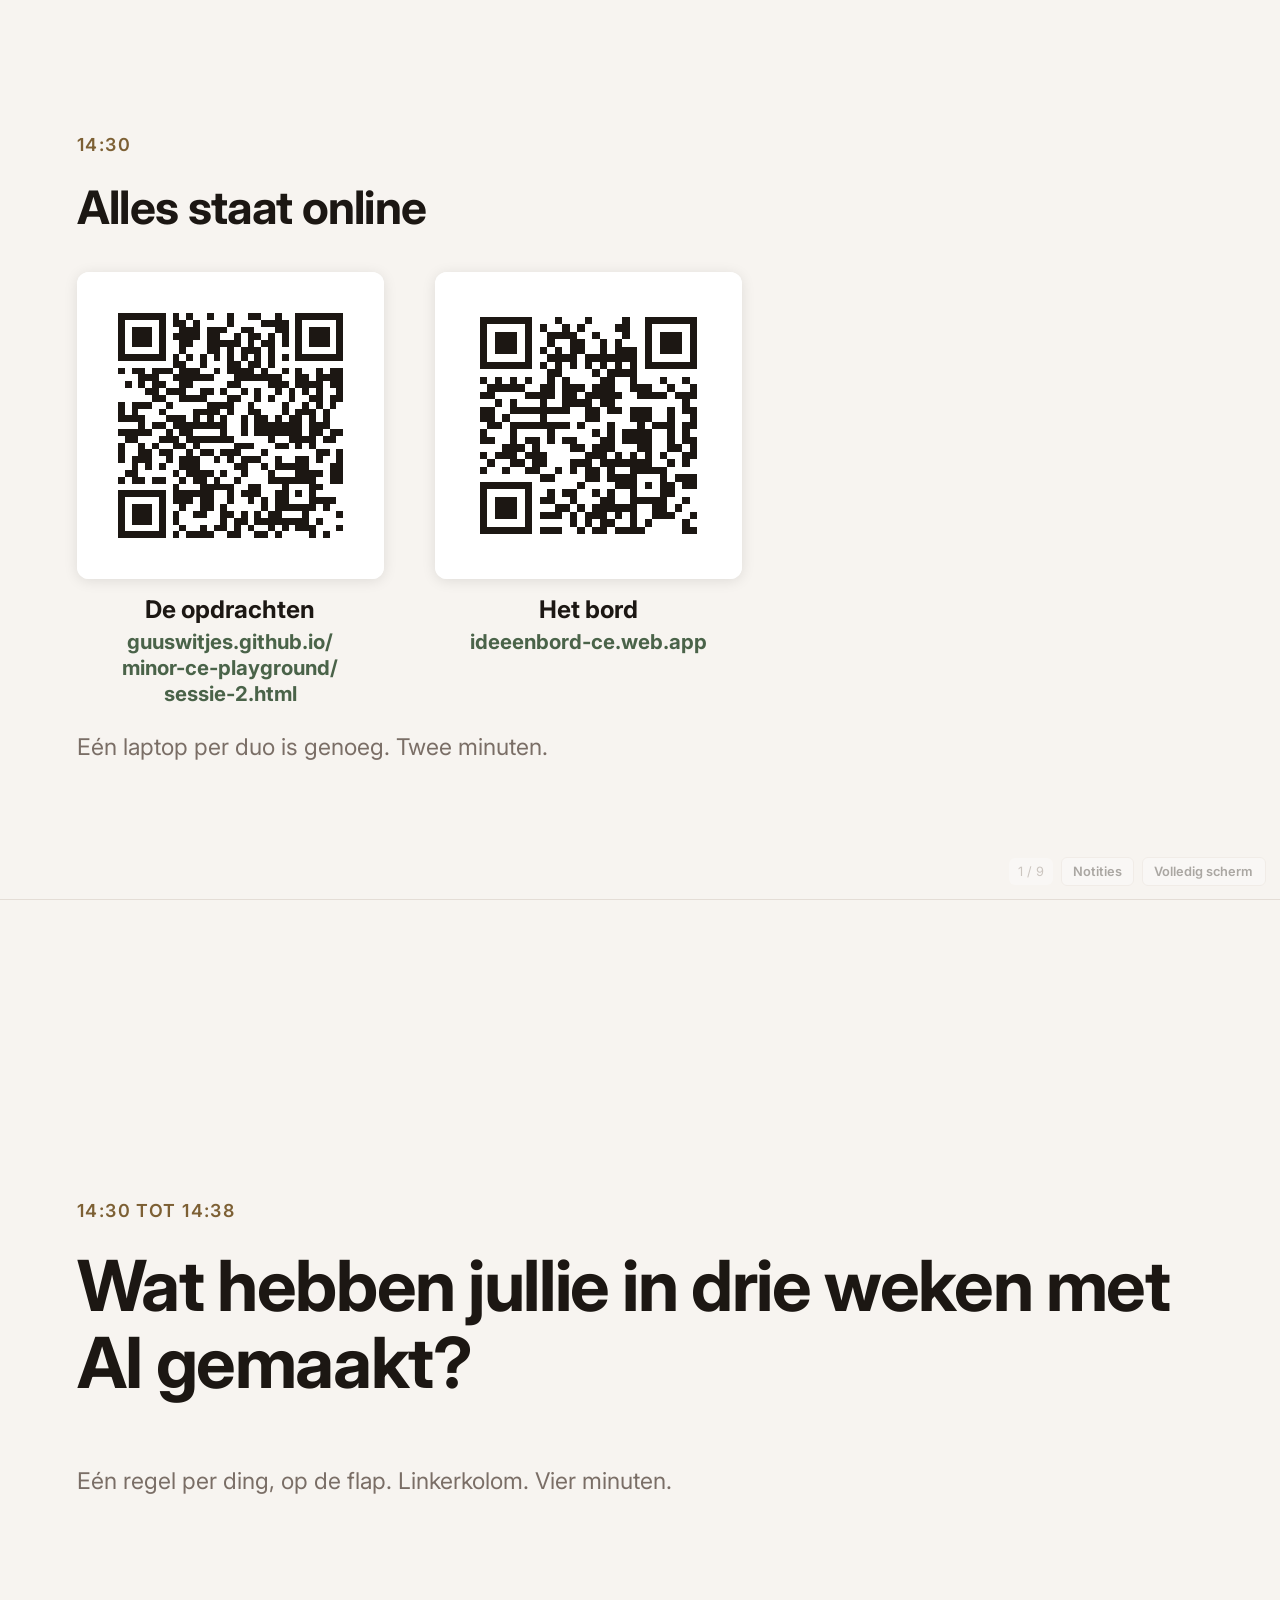
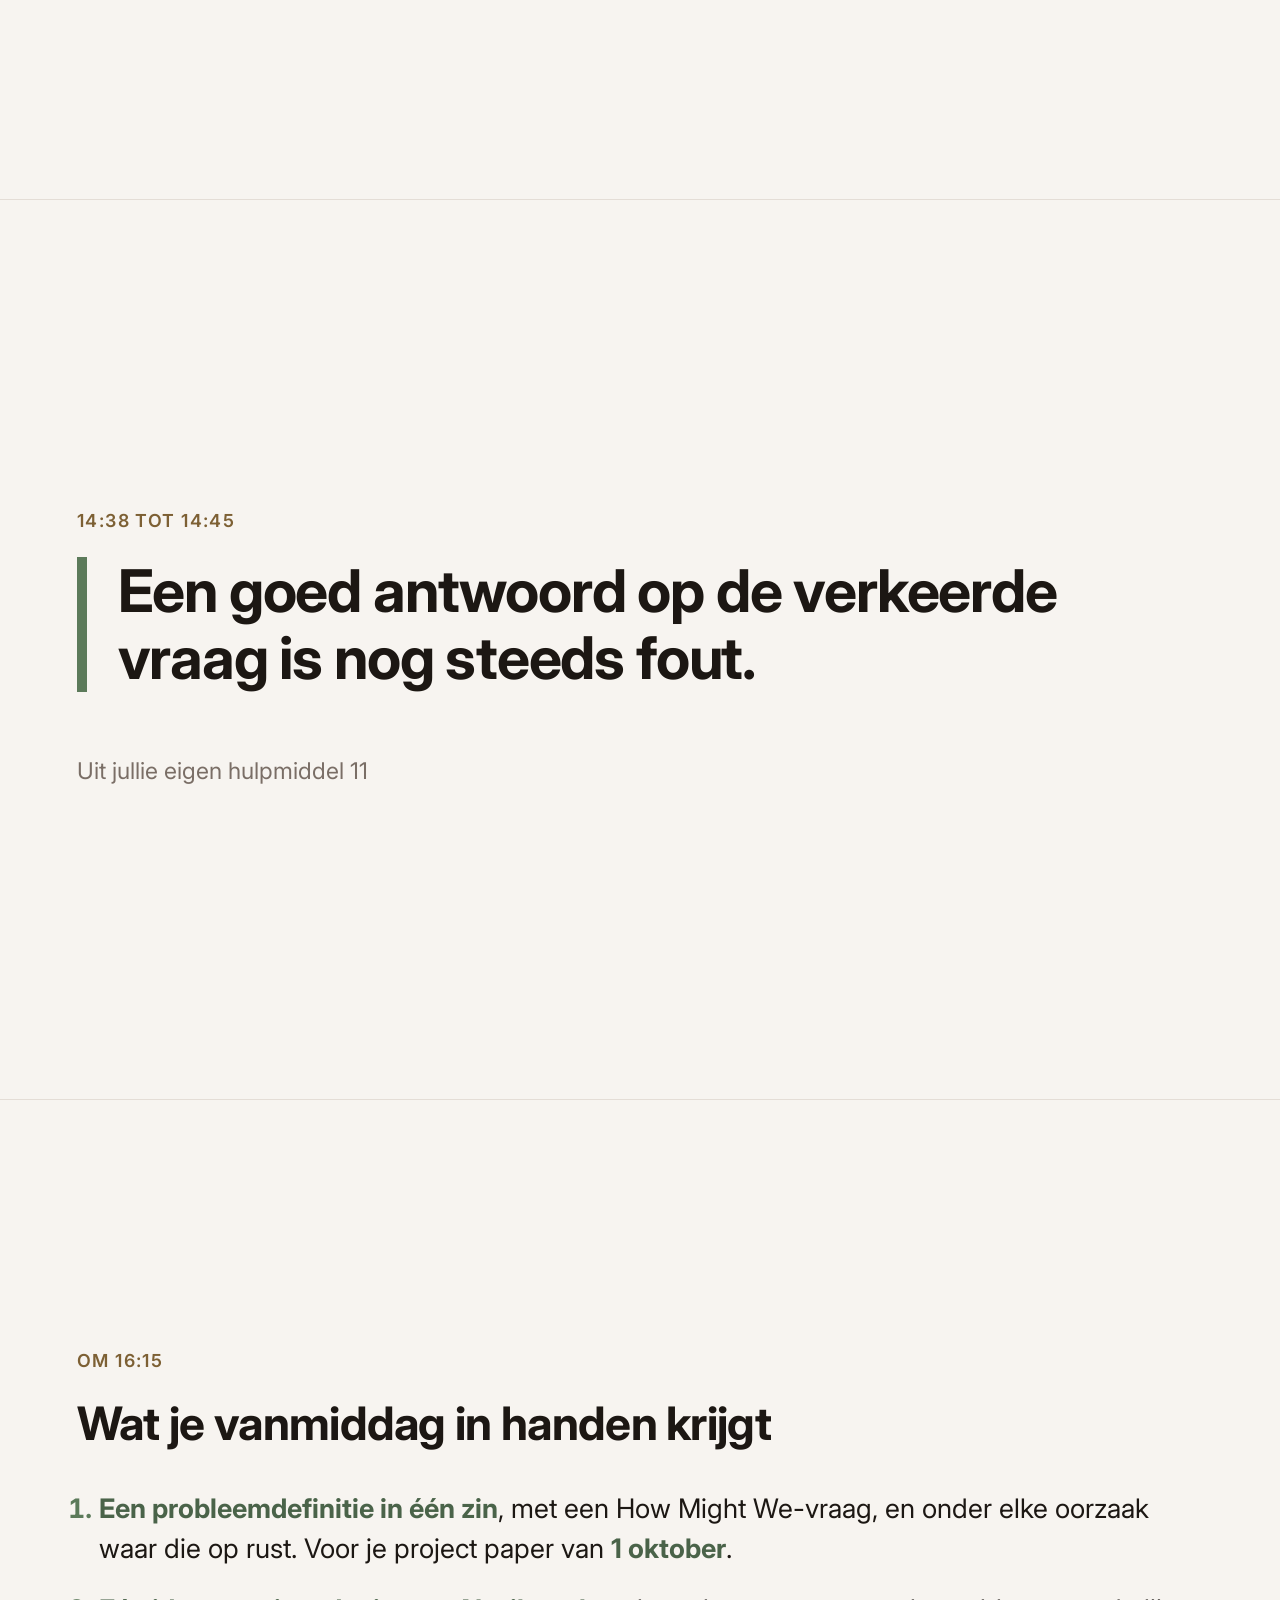
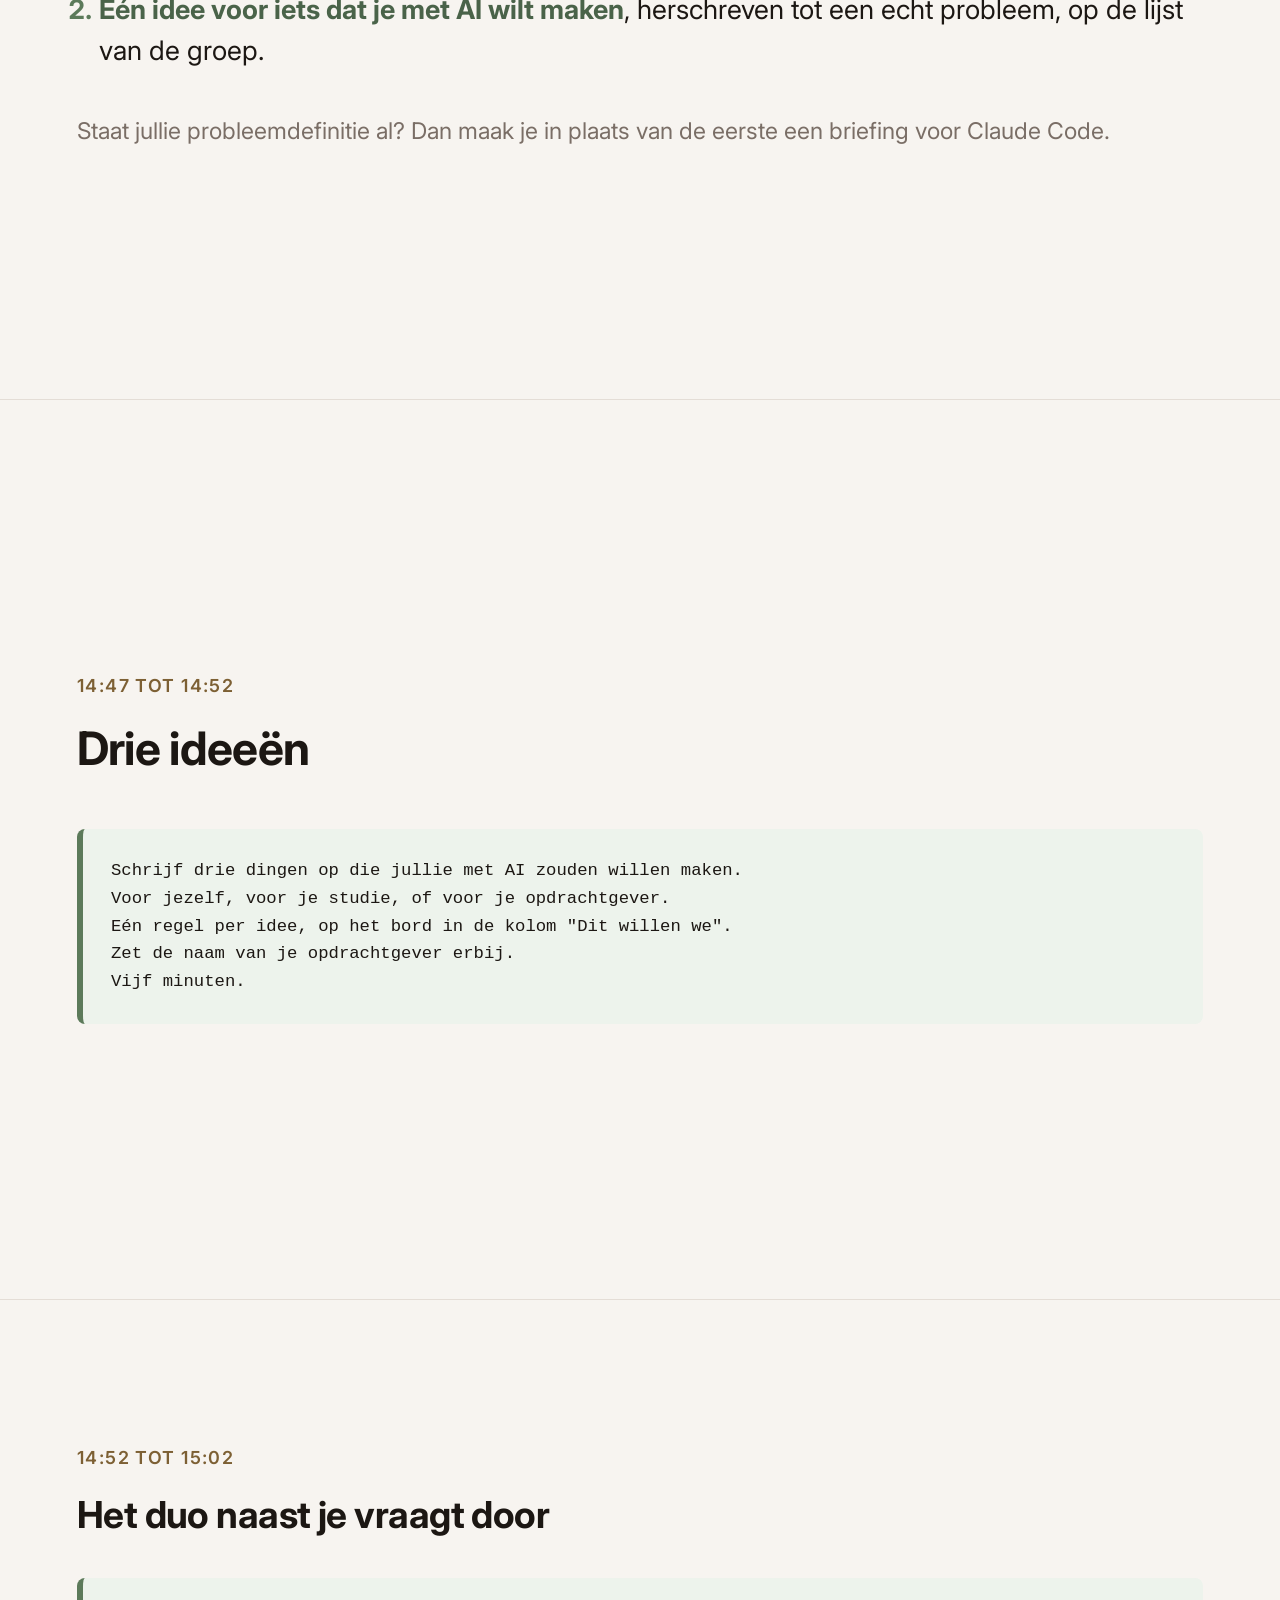
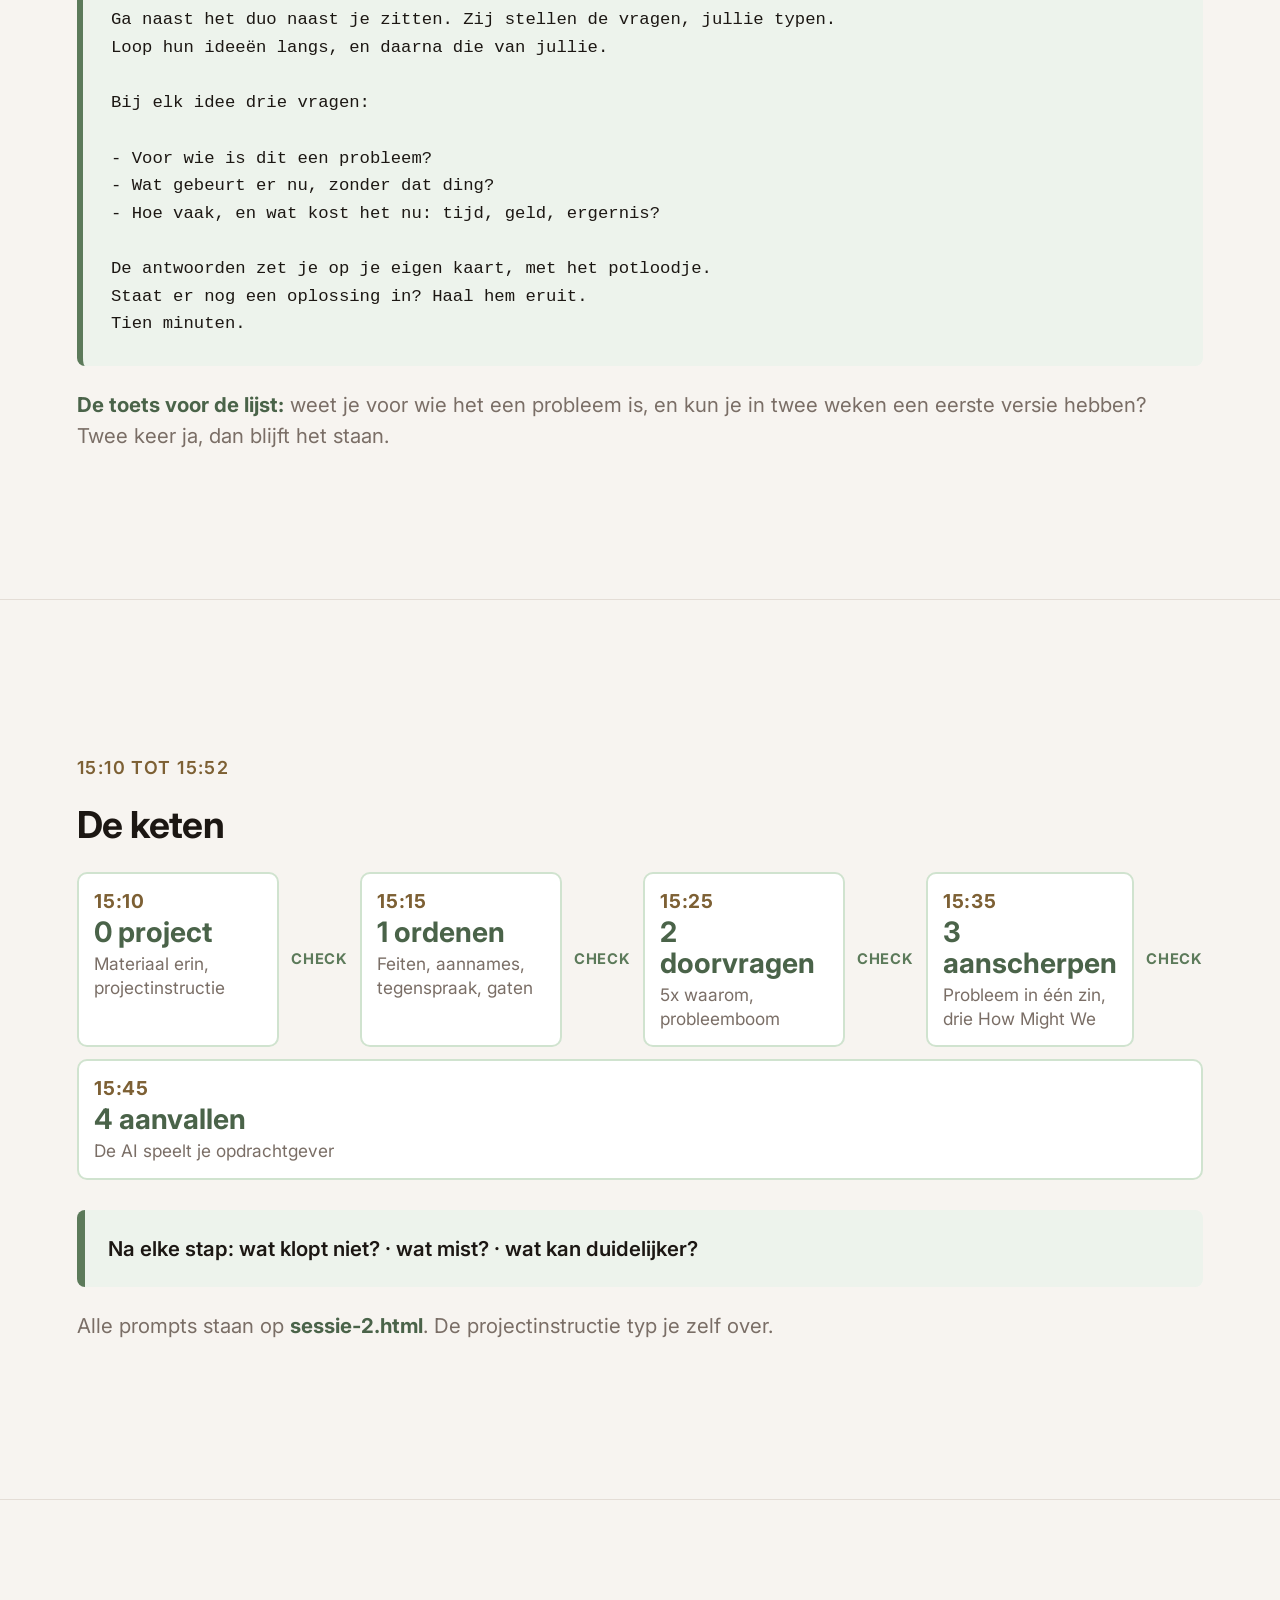
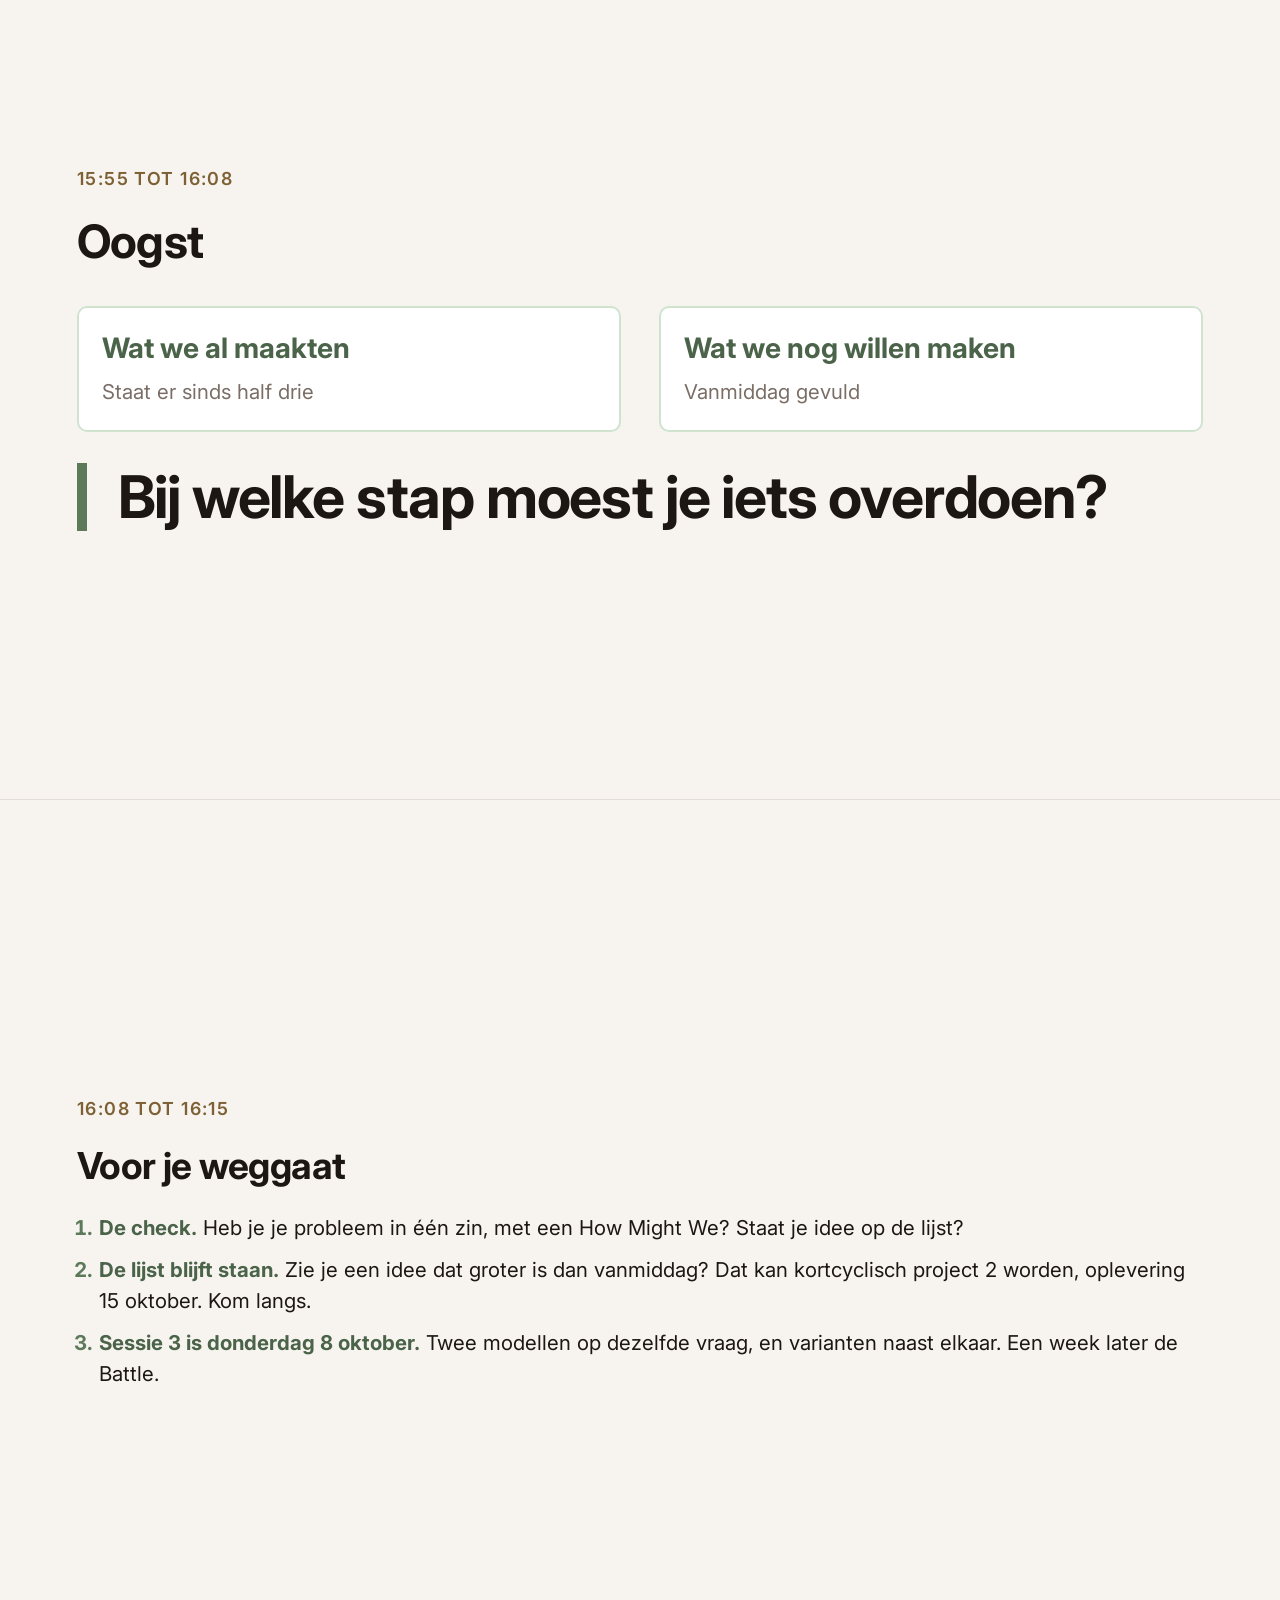
==== beamer-2.html @ 6401e9d7 "Laat werkvorm 1 kloppen met hoe het bord nu werkt Op het bord draagt elke kaart zijn eigen drie veld" ====
<!DOCTYPE html>
<html lang="nl">
<head>
  <meta charset="UTF-8">
  <meta name="viewport" content="width=device-width, initial-scale=1.0">
  <title>Beamer sessie 2 | AI Playground</title>
  <link rel="preconnect" href="https://fonts.googleapis.com">
  <link rel="preconnect" href="https://fonts.gstatic.com" crossorigin>
  <link rel="stylesheet" href="https://fonts.googleapis.com/css2?family=Inter:wght@400;500;600;700&display=swap">
  <style>
    :root {
      --accent: #5C7A5A;
      --accent-donker: #4A6349;
      --accent-licht: #EDF3EC;
      --accent-medium: #D0E3CF;
      --inkt: #1C1713;
      --bg: #F7F4F0;
      --border: #E4DDD6;
      --text-muted: #7A6E66;
      --warm: #7D6034;
    }
    *, *::before, *::after { box-sizing: border-box; margin: 0; padding: 0; }
    html { scroll-snap-type: y mandatory; scroll-behavior: smooth; }
    body {
      font-family: Inter, system-ui, -apple-system, sans-serif;
      background: var(--bg);
      color: var(--inkt);
      -webkit-font-smoothing: antialiased;
    }
    section {
      min-height: 100vh;
      scroll-snap-align: start;
      display: flex;
      flex-direction: column;
      justify-content: center;
      padding: clamp(2rem, 6vw, 6rem);
      border-bottom: 1px solid var(--border);
    }
    .tijd {
      font-size: clamp(0.9rem, 1.4vw, 1.3rem);
      font-weight: 600;
      letter-spacing: 0.08em;
      text-transform: uppercase;
      color: var(--warm);
      margin-bottom: clamp(1rem, 2vw, 2rem);
    }
    h1 {
      font-size: clamp(2rem, 5.5vw, 5rem);
      font-weight: 700;
      line-height: 1.1;
      letter-spacing: -0.02em;
      margin-bottom: clamp(1.5rem, 3vw, 3rem);
    }
    h2 {
      font-size: clamp(1.5rem, 3.6vw, 3.2rem);
      font-weight: 700;
      line-height: 1.15;
      letter-spacing: -0.015em;
      margin-bottom: clamp(1.5rem, 3vw, 2.5rem);
    }
    p, li { font-size: clamp(1.05rem, 2.1vw, 2rem); line-height: 1.5; }
    ol, ul { padding-left: 1.4em; }
    li { margin-bottom: clamp(0.7rem, 1.6vw, 1.6rem); }
    li::marker { color: var(--accent); font-weight: 700; }
    strong { color: var(--accent-donker); }
    .link {
      font-size: clamp(1.4rem, 4.2vw, 4rem);
      font-weight: 700;
      color: var(--accent-donker);
      word-break: break-word;
      line-height: 1.2;
    }
    .sub { font-size: clamp(1rem, 1.8vw, 1.7rem); color: var(--text-muted); margin-top: 1.5rem; }
    .openrij {
      display: flex;
      gap: clamp(1.5rem, 4vw, 4.5rem);
      align-items: flex-start;
      flex-wrap: wrap;
    }
    .openrij .tekst { flex: 1 1 340px; min-width: 0; }
    .qr {
      flex: 0 0 auto;
      width: clamp(150px, 24vw, 360px);
      background: #fff;
      border-radius: 12px;
      box-shadow: 0 2px 14px rgba(0,0,0,0.10);
    }
    .qr svg { display: block; width: 100%; height: auto; border-radius: 12px; }
    .qr-bij { font-size: clamp(0.85rem, 1.3vw, 1.2rem); color: var(--text-muted); text-align: center; margin-top: 0.6rem; }
    .qr-kolom { flex: 0 1 auto; display: flex; flex-direction: column; align-items: center; }
    .qr-label {
      font-size: clamp(1rem, 1.9vw, 1.8rem); font-weight: 700;
      color: var(--inkt); text-align: center; margin-top: 0.7rem;
    }
    .qr-url {
      font-size: clamp(0.9rem, 1.6vw, 1.5rem); font-weight: 700;
      color: var(--accent-donker); text-align: center; line-height: 1.25;
      word-break: break-word; margin-top: 0.15rem;
    }
    pre {
      background: var(--accent-licht);
      border-left: 6px solid var(--accent);
      padding: clamp(1rem, 2.2vw, 2rem);
      overflow-x: auto;
      border-radius: 8px;
      margin-top: 1rem;
    }
    code { font-family: ui-monospace, "SF Mono", Menlo, monospace; font-size: clamp(0.75rem, 1.35vw, 1.25rem); line-height: 1.6; }
    section.compact p, section.compact li { font-size: clamp(0.95rem, 1.6vw, 1.5rem); }
    section.compact li { margin-bottom: clamp(0.5rem, 0.9vw, 0.9rem); }
    section.compact h2 { font-size: clamp(1.3rem, 2.9vw, 2.6rem); margin-bottom: clamp(1rem, 2vw, 1.8rem); }
    .citaat {
      font-size: clamp(1.8rem, 4.6vw, 4.2rem);
      font-weight: 700;
      line-height: 1.15;
      letter-spacing: -0.02em;
      border-left: clamp(6px, 0.8vw, 12px) solid var(--accent);
      padding-left: clamp(1rem, 2.4vw, 2.6rem);
    }

    /* De keten, getekend. Vijf stappen met een check ertussen. */
    .keten {
      display: flex;
      align-items: stretch;
      gap: clamp(0.4rem, 0.9vw, 1rem);
      flex-wrap: wrap;
      margin-bottom: clamp(1.2rem, 2.4vw, 2.4rem);
    }
    .stap {
      flex: 1 1 140px;
      background: #fff;
      border: 2px solid var(--accent-medium);
      border-radius: 10px;
      padding: clamp(0.6rem, 1.2vw, 1.2rem);
      display: flex;
      flex-direction: column;
      gap: 0.25em;
    }
    .stap .klok {
      font-size: clamp(0.85rem, 1.5vw, 1.4rem);
      font-weight: 700;
      color: var(--warm);
      letter-spacing: 0.04em;
    }
    .stap .nr {
      font-size: clamp(1.1rem, 2.2vw, 2rem);
      font-weight: 700;
      color: var(--accent-donker);
      line-height: 1.1;
    }
    .stap .wat {
      font-size: clamp(0.8rem, 1.35vw, 1.25rem);
      color: var(--text-muted);
      line-height: 1.35;
    }
    .check {
      flex: 0 0 auto;
      align-self: center;
      font-size: clamp(0.7rem, 1.15vw, 1.05rem);
      font-weight: 700;
      text-transform: uppercase;
      letter-spacing: 0.06em;
      color: var(--accent);
      writing-mode: horizontal-tb;
      text-align: center;
      line-height: 1.2;
    }
    .drievragen {
      background: var(--accent-licht);
      border-left: clamp(5px, 0.7vw, 10px) solid var(--accent);
      border-radius: 8px;
      padding: clamp(0.9rem, 1.8vw, 1.8rem);
    }
    .drievragen p { font-size: clamp(1rem, 2vw, 1.9rem); font-weight: 600; margin: 0; }

    .kolommen {
      display: flex;
      gap: clamp(1rem, 3vw, 3rem);
      flex-wrap: wrap;
      margin-bottom: clamp(1.2rem, 2.4vw, 2.4rem);
    }
    .kolom {
      flex: 1 1 260px;
      background: #fff;
      border: 2px solid var(--accent-medium);
      border-radius: 10px;
      padding: clamp(0.9rem, 1.8vw, 1.8rem);
    }
    .kolom h3 {
      font-size: clamp(1.1rem, 2.2vw, 2rem);
      color: var(--accent-donker);
      margin-bottom: 0.4em;
    }
    .kolom p { font-size: clamp(0.9rem, 1.6vw, 1.5rem); color: var(--text-muted); margin: 0; }

    .hint {
      position: fixed; right: 1rem; bottom: 1rem;
      font-size: 0.8rem; color: var(--text-muted);
      background: rgba(255,255,255,0.85); padding: 0.4rem 0.7rem; border-radius: 6px;
    }
    .balk {
      position: fixed; right: 0.9rem; bottom: 0.9rem;
      display: flex; align-items: center; gap: 0.5rem;
      font-size: 0.8rem; z-index: 10;
      opacity: 0.35; transition: opacity 0.2s;
    }
    .balk:hover { opacity: 1; }
    .balk button {
      font: inherit; font-weight: 600;
      color: var(--inkt); background: rgba(255,255,255,0.92);
      border: 1px solid var(--border); border-radius: 6px;
      padding: 0.35rem 0.7rem; cursor: pointer;
    }
    .balk button:hover { background: #fff; border-color: var(--accent); }
    .teller { color: var(--text-muted); background: rgba(255,255,255,0.92); padding: 0.35rem 0.55rem; border-radius: 6px; }
    @media print { .balk { display: none; } section { min-height: auto; page-break-after: always; } }
  </style>
</head>
<body>

  <section data-notes="Geen introductie van jezelf, val meteen binnen. Zeg alleen: open de site, en zet op het bord wat jullie in drie weken met AI hebben gemaakt. Een regel per ding, vier minuten. Het bord is de flipover tegen de muur, linkerkolom. Terwijl zij scannen en schrijven loop jij langs de flap. Wie de QR niet openkrijgt koppel je aan een duo dat het wel heeft.">
    <div class="tijd">14:30</div>
    <h2>Alles staat online</h2>
    <div class="openrij">
      <div class="qr-kolom">
        <div class="qr"><svg viewBox="0 0 45 45" xmlns="http://www.w3.org/2000/svg" shape-rendering="crispEdges" role="img" aria-label="QR-code naar guuswitjes.github.io/minor-ce-playground/sessie-2.html"><rect width="45" height="45" fill="#ffffff"/><path d="M6 6h1v1h-1zM7 6h1v1h-1zM8 6h1v1h-1zM9 6h1v1h-1zM10 6h1v1h-1zM11 6h1v1h-1zM12 6h1v1h-1zM14 6h1v1h-1zM16 6h1v1h-1zM19 6h1v1h-1zM22 6h1v1h-1zM25 6h1v1h-1zM26 6h1v1h-1zM29 6h1v1h-1zM32 6h1v1h-1zM33 6h1v1h-1zM34 6h1v1h-1zM35 6h1v1h-1zM36 6h1v1h-1zM37 6h1v1h-1zM38 6h1v1h-1zM6 7h1v1h-1zM12 7h1v1h-1zM14 7h1v1h-1zM15 7h1v1h-1zM17 7h1v1h-1zM22 7h1v1h-1zM27 7h1v1h-1zM28 7h1v1h-1zM29 7h1v1h-1zM30 7h1v1h-1zM32 7h1v1h-1zM38 7h1v1h-1zM6 8h1v1h-1zM8 8h1v1h-1zM9 8h1v1h-1zM10 8h1v1h-1zM12 8h1v1h-1zM15 8h1v1h-1zM16 8h1v1h-1zM17 8h1v1h-1zM19 8h1v1h-1zM20 8h1v1h-1zM21 8h1v1h-1zM24 8h1v1h-1zM25 8h1v1h-1zM29 8h1v1h-1zM30 8h1v1h-1zM32 8h1v1h-1zM34 8h1v1h-1zM35 8h1v1h-1zM36 8h1v1h-1zM38 8h1v1h-1zM6 9h1v1h-1zM8 9h1v1h-1zM9 9h1v1h-1zM10 9h1v1h-1zM12 9h1v1h-1zM14 9h1v1h-1zM15 9h1v1h-1zM16 9h1v1h-1zM17 9h1v1h-1zM19 9h1v1h-1zM20 9h1v1h-1zM23 9h1v1h-1zM25 9h1v1h-1zM26 9h1v1h-1zM28 9h1v1h-1zM30 9h1v1h-1zM32 9h1v1h-1zM34 9h1v1h-1zM35 9h1v1h-1zM36 9h1v1h-1zM38 9h1v1h-1zM6 10h1v1h-1zM8 10h1v1h-1zM9 10h1v1h-1zM10 10h1v1h-1zM12 10h1v1h-1zM15 10h1v1h-1zM16 10h1v1h-1zM19 10h1v1h-1zM20 10h1v1h-1zM21 10h1v1h-1zM22 10h1v1h-1zM23 10h1v1h-1zM25 10h1v1h-1zM27 10h1v1h-1zM28 10h1v1h-1zM30 10h1v1h-1zM32 10h1v1h-1zM34 10h1v1h-1zM35 10h1v1h-1zM36 10h1v1h-1zM38 10h1v1h-1zM6 11h1v1h-1zM12 11h1v1h-1zM15 11h1v1h-1zM19 11h1v1h-1zM20 11h1v1h-1zM22 11h1v1h-1zM24 11h1v1h-1zM25 11h1v1h-1zM26 11h1v1h-1zM28 11h1v1h-1zM32 11h1v1h-1zM38 11h1v1h-1zM6 12h1v1h-1zM7 12h1v1h-1zM8 12h1v1h-1zM9 12h1v1h-1zM10 12h1v1h-1zM11 12h1v1h-1zM12 12h1v1h-1zM14 12h1v1h-1zM16 12h1v1h-1zM18 12h1v1h-1zM20 12h1v1h-1zM22 12h1v1h-1zM24 12h1v1h-1zM26 12h1v1h-1zM28 12h1v1h-1zM30 12h1v1h-1zM32 12h1v1h-1zM33 12h1v1h-1zM34 12h1v1h-1zM35 12h1v1h-1zM36 12h1v1h-1zM37 12h1v1h-1zM38 12h1v1h-1zM14 13h1v1h-1zM15 13h1v1h-1zM18 13h1v1h-1zM22 13h1v1h-1zM23 13h1v1h-1zM25 13h1v1h-1zM26 13h1v1h-1zM28 13h1v1h-1zM6 14h1v1h-1zM8 14h1v1h-1zM9 14h1v1h-1zM11 14h1v1h-1zM12 14h1v1h-1zM13 14h1v1h-1zM15 14h1v1h-1zM16 14h1v1h-1zM17 14h1v1h-1zM20 14h1v1h-1zM22 14h1v1h-1zM23 14h1v1h-1zM24 14h1v1h-1zM25 14h1v1h-1zM27 14h1v1h-1zM30 14h1v1h-1zM32 14h1v1h-1zM35 14h1v1h-1zM37 14h1v1h-1zM38 14h1v1h-1zM9 15h1v1h-1zM10 15h1v1h-1zM11 15h1v1h-1zM14 15h1v1h-1zM15 15h1v1h-1zM16 15h1v1h-1zM17 15h1v1h-1zM18 15h1v1h-1zM19 15h1v1h-1zM23 15h1v1h-1zM24 15h1v1h-1zM25 15h1v1h-1zM26 15h1v1h-1zM27 15h1v1h-1zM28 15h1v1h-1zM29 15h1v1h-1zM32 15h1v1h-1zM33 15h1v1h-1zM35 15h1v1h-1zM36 15h1v1h-1zM37 15h1v1h-1zM38 15h1v1h-1zM7 16h1v1h-1zM9 16h1v1h-1zM11 16h1v1h-1zM12 16h1v1h-1zM15 16h1v1h-1zM16 16h1v1h-1zM22 16h1v1h-1zM23 16h1v1h-1zM28 16h1v1h-1zM29 16h1v1h-1zM30 16h1v1h-1zM32 16h1v1h-1zM33 16h1v1h-1zM34 16h1v1h-1zM35 16h1v1h-1zM37 16h1v1h-1zM38 16h1v1h-1zM10 17h1v1h-1zM11 17h1v1h-1zM13 17h1v1h-1zM14 17h1v1h-1zM15 17h1v1h-1zM18 17h1v1h-1zM19 17h1v1h-1zM21 17h1v1h-1zM24 17h1v1h-1zM26 17h1v1h-1zM29 17h1v1h-1zM31 17h1v1h-1zM33 17h1v1h-1zM35 17h1v1h-1zM38 17h1v1h-1zM11 18h1v1h-1zM12 18h1v1h-1zM15 18h1v1h-1zM16 18h1v1h-1zM17 18h1v1h-1zM18 18h1v1h-1zM22 18h1v1h-1zM23 18h1v1h-1zM26 18h1v1h-1zM28 18h1v1h-1zM31 18h1v1h-1zM34 18h1v1h-1zM35 18h1v1h-1zM37 18h1v1h-1zM38 18h1v1h-1zM6 19h1v1h-1zM8 19h1v1h-1zM9 19h1v1h-1zM10 19h1v1h-1zM13 19h1v1h-1zM19 19h1v1h-1zM20 19h1v1h-1zM21 19h1v1h-1zM22 19h1v1h-1zM25 19h1v1h-1zM30 19h1v1h-1zM33 19h1v1h-1zM35 19h1v1h-1zM37 19h1v1h-1zM6 20h1v1h-1zM8 20h1v1h-1zM12 20h1v1h-1zM17 20h1v1h-1zM18 20h1v1h-1zM19 20h1v1h-1zM20 20h1v1h-1zM22 20h1v1h-1zM25 20h1v1h-1zM26 20h1v1h-1zM30 20h1v1h-1zM32 20h1v1h-1zM33 20h1v1h-1zM34 20h1v1h-1zM36 20h1v1h-1zM6 21h1v1h-1zM7 21h1v1h-1zM8 21h1v1h-1zM9 21h1v1h-1zM13 21h1v1h-1zM14 21h1v1h-1zM15 21h1v1h-1zM17 21h1v1h-1zM19 21h1v1h-1zM21 21h1v1h-1zM24 21h1v1h-1zM26 21h1v1h-1zM27 21h1v1h-1zM29 21h1v1h-1zM31 21h1v1h-1zM32 21h1v1h-1zM34 21h1v1h-1zM36 21h1v1h-1zM9 22h1v1h-1zM11 22h1v1h-1zM12 22h1v1h-1zM14 22h1v1h-1zM15 22h1v1h-1zM16 22h1v1h-1zM17 22h1v1h-1zM18 22h1v1h-1zM19 22h1v1h-1zM20 22h1v1h-1zM21 22h1v1h-1zM24 22h1v1h-1zM26 22h1v1h-1zM27 22h1v1h-1zM28 22h1v1h-1zM29 22h1v1h-1zM30 22h1v1h-1zM31 22h1v1h-1zM32 22h1v1h-1zM34 22h1v1h-1zM35 22h1v1h-1zM36 22h1v1h-1zM6 23h1v1h-1zM7 23h1v1h-1zM8 23h1v1h-1zM9 23h1v1h-1zM10 23h1v1h-1zM13 23h1v1h-1zM15 23h1v1h-1zM16 23h1v1h-1zM21 23h1v1h-1zM24 23h1v1h-1zM26 23h1v1h-1zM27 23h1v1h-1zM28 23h1v1h-1zM29 23h1v1h-1zM30 23h1v1h-1zM31 23h1v1h-1zM32 23h1v1h-1zM34 23h1v1h-1zM35 23h1v1h-1zM37 23h1v1h-1zM38 23h1v1h-1zM7 24h1v1h-1zM8 24h1v1h-1zM12 24h1v1h-1zM13 24h1v1h-1zM14 24h1v1h-1zM16 24h1v1h-1zM17 24h1v1h-1zM18 24h1v1h-1zM19 24h1v1h-1zM20 24h1v1h-1zM21 24h1v1h-1zM22 24h1v1h-1zM28 24h1v1h-1zM31 24h1v1h-1zM32 24h1v1h-1zM33 24h1v1h-1zM34 24h1v1h-1zM36 24h1v1h-1zM37 24h1v1h-1zM6 25h1v1h-1zM9 25h1v1h-1zM11 25h1v1h-1zM14 25h1v1h-1zM15 25h1v1h-1zM17 25h1v1h-1zM23 25h1v1h-1zM24 25h1v1h-1zM25 25h1v1h-1zM29 25h1v1h-1zM30 25h1v1h-1zM32 25h1v1h-1zM34 25h1v1h-1zM6 26h1v1h-1zM9 26h1v1h-1zM10 26h1v1h-1zM12 26h1v1h-1zM13 26h1v1h-1zM16 26h1v1h-1zM18 26h1v1h-1zM19 26h1v1h-1zM21 26h1v1h-1zM22 26h1v1h-1zM23 26h1v1h-1zM27 26h1v1h-1zM35 26h1v1h-1zM36 26h1v1h-1zM38 26h1v1h-1zM6 27h1v1h-1zM8 27h1v1h-1zM9 27h1v1h-1zM10 27h1v1h-1zM13 27h1v1h-1zM15 27h1v1h-1zM16 27h1v1h-1zM17 27h1v1h-1zM20 27h1v1h-1zM22 27h1v1h-1zM24 27h1v1h-1zM25 27h1v1h-1zM26 27h1v1h-1zM29 27h1v1h-1zM32 27h1v1h-1zM33 27h1v1h-1zM35 27h1v1h-1zM38 27h1v1h-1zM8 28h1v1h-1zM10 28h1v1h-1zM12 28h1v1h-1zM15 28h1v1h-1zM16 28h1v1h-1zM17 28h1v1h-1zM23 28h1v1h-1zM24 28h1v1h-1zM27 28h1v1h-1zM29 28h1v1h-1zM30 28h1v1h-1zM31 28h1v1h-1zM32 28h1v1h-1zM33 28h1v1h-1zM37 28h1v1h-1zM38 28h1v1h-1zM7 29h1v1h-1zM8 29h1v1h-1zM14 29h1v1h-1zM16 29h1v1h-1zM17 29h1v1h-1zM18 29h1v1h-1zM19 29h1v1h-1zM21 29h1v1h-1zM24 29h1v1h-1zM28 29h1v1h-1zM32 29h1v1h-1zM33 29h1v1h-1zM34 29h1v1h-1zM35 29h1v1h-1zM37 29h1v1h-1zM38 29h1v1h-1zM6 30h1v1h-1zM8 30h1v1h-1zM9 30h1v1h-1zM11 30h1v1h-1zM12 30h1v1h-1zM15 30h1v1h-1zM17 30h1v1h-1zM18 30h1v1h-1zM20 30h1v1h-1zM23 30h1v1h-1zM28 30h1v1h-1zM29 30h1v1h-1zM30 30h1v1h-1zM31 30h1v1h-1zM32 30h1v1h-1zM33 30h1v1h-1zM34 30h1v1h-1zM37 30h1v1h-1zM38 30h1v1h-1zM14 31h1v1h-1zM18 31h1v1h-1zM19 31h1v1h-1zM20 31h1v1h-1zM21 31h1v1h-1zM22 31h1v1h-1zM25 31h1v1h-1zM26 31h1v1h-1zM30 31h1v1h-1zM34 31h1v1h-1zM35 31h1v1h-1zM6 32h1v1h-1zM7 32h1v1h-1zM8 32h1v1h-1zM9 32h1v1h-1zM10 32h1v1h-1zM11 32h1v1h-1zM12 32h1v1h-1zM14 32h1v1h-1zM15 32h1v1h-1zM16 32h1v1h-1zM17 32h1v1h-1zM18 32h1v1h-1zM19 32h1v1h-1zM22 32h1v1h-1zM24 32h1v1h-1zM25 32h1v1h-1zM26 32h1v1h-1zM29 32h1v1h-1zM30 32h1v1h-1zM32 32h1v1h-1zM34 32h1v1h-1zM6 33h1v1h-1zM12 33h1v1h-1zM14 33h1v1h-1zM15 33h1v1h-1zM16 33h1v1h-1zM18 33h1v1h-1zM19 33h1v1h-1zM22 33h1v1h-1zM25 33h1v1h-1zM27 33h1v1h-1zM29 33h1v1h-1zM30 33h1v1h-1zM34 33h1v1h-1zM35 33h1v1h-1zM36 33h1v1h-1zM37 33h1v1h-1zM6 34h1v1h-1zM8 34h1v1h-1zM9 34h1v1h-1zM10 34h1v1h-1zM12 34h1v1h-1zM15 34h1v1h-1zM18 34h1v1h-1zM19 34h1v1h-1zM21 34h1v1h-1zM27 34h1v1h-1zM29 34h1v1h-1zM30 34h1v1h-1zM31 34h1v1h-1zM32 34h1v1h-1zM33 34h1v1h-1zM34 34h1v1h-1zM36 34h1v1h-1zM6 35h1v1h-1zM8 35h1v1h-1zM9 35h1v1h-1zM10 35h1v1h-1zM12 35h1v1h-1zM14 35h1v1h-1zM17 35h1v1h-1zM18 35h1v1h-1zM21 35h1v1h-1zM22 35h1v1h-1zM24 35h1v1h-1zM26 35h1v1h-1zM28 35h1v1h-1zM29 35h1v1h-1zM33 35h1v1h-1zM38 35h1v1h-1zM6 36h1v1h-1zM8 36h1v1h-1zM9 36h1v1h-1zM10 36h1v1h-1zM12 36h1v1h-1zM14 36h1v1h-1zM21 36h1v1h-1zM23 36h1v1h-1zM24 36h1v1h-1zM26 36h1v1h-1zM27 36h1v1h-1zM28 36h1v1h-1zM29 36h1v1h-1zM30 36h1v1h-1zM31 36h1v1h-1zM32 36h1v1h-1zM33 36h1v1h-1zM35 36h1v1h-1zM6 37h1v1h-1zM12 37h1v1h-1zM15 37h1v1h-1zM18 37h1v1h-1zM20 37h1v1h-1zM21 37h1v1h-1zM23 37h1v1h-1zM25 37h1v1h-1zM28 37h1v1h-1zM30 37h1v1h-1zM32 37h1v1h-1zM33 37h1v1h-1zM34 37h1v1h-1zM38 37h1v1h-1zM6 38h1v1h-1zM7 38h1v1h-1zM8 38h1v1h-1zM9 38h1v1h-1zM10 38h1v1h-1zM11 38h1v1h-1zM12 38h1v1h-1zM14 38h1v1h-1zM16 38h1v1h-1zM17 38h1v1h-1zM18 38h1v1h-1zM19 38h1v1h-1zM22 38h1v1h-1zM23 38h1v1h-1zM26 38h1v1h-1zM27 38h1v1h-1zM29 38h1v1h-1zM34 38h1v1h-1zM36 38h1v1h-1z" fill="#1C1713"/></svg></div>
        <p class="qr-label">De opdrachten</p>
        <p class="qr-url">guuswitjes.github.io/<br>minor-ce-playground/<br>sessie-2.html</p>
      </div>
      <div class="qr-kolom">
        <div class="qr"><svg viewBox="0 0 41 41" xmlns="http://www.w3.org/2000/svg" shape-rendering="crispEdges" role="img" aria-label="QR-code naar ideeenbord-ce.web.app"><rect width="41" height="41" fill="#ffffff"/><path d="M6 6h1v1h-1zM7 6h1v1h-1zM8 6h1v1h-1zM9 6h1v1h-1zM10 6h1v1h-1zM11 6h1v1h-1zM12 6h1v1h-1zM16 6h1v1h-1zM20 6h1v1h-1zM25 6h1v1h-1zM28 6h1v1h-1zM29 6h1v1h-1zM30 6h1v1h-1zM31 6h1v1h-1zM32 6h1v1h-1zM33 6h1v1h-1zM34 6h1v1h-1zM6 7h1v1h-1zM12 7h1v1h-1zM14 7h1v1h-1zM17 7h1v1h-1zM19 7h1v1h-1zM24 7h1v1h-1zM25 7h1v1h-1zM28 7h1v1h-1zM34 7h1v1h-1zM6 8h1v1h-1zM8 8h1v1h-1zM9 8h1v1h-1zM10 8h1v1h-1zM12 8h1v1h-1zM15 8h1v1h-1zM16 8h1v1h-1zM17 8h1v1h-1zM18 8h1v1h-1zM21 8h1v1h-1zM25 8h1v1h-1zM28 8h1v1h-1zM30 8h1v1h-1zM31 8h1v1h-1zM32 8h1v1h-1zM34 8h1v1h-1zM6 9h1v1h-1zM8 9h1v1h-1zM9 9h1v1h-1zM10 9h1v1h-1zM12 9h1v1h-1zM15 9h1v1h-1zM18 9h1v1h-1zM19 9h1v1h-1zM22 9h1v1h-1zM24 9h1v1h-1zM28 9h1v1h-1zM30 9h1v1h-1zM31 9h1v1h-1zM32 9h1v1h-1zM34 9h1v1h-1zM6 10h1v1h-1zM8 10h1v1h-1zM9 10h1v1h-1zM10 10h1v1h-1zM12 10h1v1h-1zM14 10h1v1h-1zM16 10h1v1h-1zM18 10h1v1h-1zM19 10h1v1h-1zM22 10h1v1h-1zM24 10h1v1h-1zM25 10h1v1h-1zM26 10h1v1h-1zM28 10h1v1h-1zM30 10h1v1h-1zM31 10h1v1h-1zM32 10h1v1h-1zM34 10h1v1h-1zM6 11h1v1h-1zM12 11h1v1h-1zM15 11h1v1h-1zM16 11h1v1h-1zM17 11h1v1h-1zM18 11h1v1h-1zM20 11h1v1h-1zM21 11h1v1h-1zM22 11h1v1h-1zM23 11h1v1h-1zM24 11h1v1h-1zM25 11h1v1h-1zM26 11h1v1h-1zM28 11h1v1h-1zM34 11h1v1h-1zM6 12h1v1h-1zM7 12h1v1h-1zM8 12h1v1h-1zM9 12h1v1h-1zM10 12h1v1h-1zM11 12h1v1h-1zM12 12h1v1h-1zM14 12h1v1h-1zM16 12h1v1h-1zM18 12h1v1h-1zM20 12h1v1h-1zM22 12h1v1h-1zM24 12h1v1h-1zM26 12h1v1h-1zM28 12h1v1h-1zM29 12h1v1h-1zM30 12h1v1h-1zM31 12h1v1h-1zM32 12h1v1h-1zM33 12h1v1h-1zM34 12h1v1h-1zM15 13h1v1h-1zM16 13h1v1h-1zM21 13h1v1h-1zM23 13h1v1h-1zM24 13h1v1h-1zM25 13h1v1h-1zM26 13h1v1h-1zM6 14h1v1h-1zM8 14h1v1h-1zM10 14h1v1h-1zM12 14h1v1h-1zM15 14h1v1h-1zM17 14h1v1h-1zM22 14h1v1h-1zM23 14h1v1h-1zM26 14h1v1h-1zM30 14h1v1h-1zM33 14h1v1h-1zM7 15h1v1h-1zM8 15h1v1h-1zM9 15h1v1h-1zM10 15h1v1h-1zM11 15h1v1h-1zM14 15h1v1h-1zM15 15h1v1h-1zM17 15h1v1h-1zM18 15h1v1h-1zM19 15h1v1h-1zM21 15h1v1h-1zM22 15h1v1h-1zM23 15h1v1h-1zM26 15h1v1h-1zM27 15h1v1h-1zM28 15h1v1h-1zM31 15h1v1h-1zM34 15h1v1h-1zM6 16h1v1h-1zM7 16h1v1h-1zM12 16h1v1h-1zM13 16h1v1h-1zM14 16h1v1h-1zM15 16h1v1h-1zM17 16h1v1h-1zM18 16h1v1h-1zM20 16h1v1h-1zM21 16h1v1h-1zM22 16h1v1h-1zM23 16h1v1h-1zM24 16h1v1h-1zM27 16h1v1h-1zM28 16h1v1h-1zM29 16h1v1h-1zM30 16h1v1h-1zM32 16h1v1h-1zM33 16h1v1h-1zM34 16h1v1h-1zM8 17h1v1h-1zM10 17h1v1h-1zM14 17h1v1h-1zM17 17h1v1h-1zM18 17h1v1h-1zM19 17h1v1h-1zM20 17h1v1h-1zM22 17h1v1h-1zM23 17h1v1h-1zM33 17h1v1h-1zM6 18h1v1h-1zM7 18h1v1h-1zM10 18h1v1h-1zM11 18h1v1h-1zM12 18h1v1h-1zM13 18h1v1h-1zM14 18h1v1h-1zM15 18h1v1h-1zM16 18h1v1h-1zM17 18h1v1h-1zM20 18h1v1h-1zM21 18h1v1h-1zM23 18h1v1h-1zM24 18h1v1h-1zM26 18h1v1h-1zM27 18h1v1h-1zM28 18h1v1h-1zM31 18h1v1h-1zM33 18h1v1h-1zM34 18h1v1h-1zM6 19h1v1h-1zM7 19h1v1h-1zM9 19h1v1h-1zM14 19h1v1h-1zM20 19h1v1h-1zM21 19h1v1h-1zM26 19h1v1h-1zM27 19h1v1h-1zM28 19h1v1h-1zM31 19h1v1h-1zM34 19h1v1h-1zM7 20h1v1h-1zM8 20h1v1h-1zM10 20h1v1h-1zM11 20h1v1h-1zM12 20h1v1h-1zM13 20h1v1h-1zM14 20h1v1h-1zM15 20h1v1h-1zM16 20h1v1h-1zM17 20h1v1h-1zM19 20h1v1h-1zM23 20h1v1h-1zM27 20h1v1h-1zM29 20h1v1h-1zM30 20h1v1h-1zM31 20h1v1h-1zM33 20h1v1h-1zM34 20h1v1h-1zM6 21h1v1h-1zM10 21h1v1h-1zM15 21h1v1h-1zM21 21h1v1h-1zM23 21h1v1h-1zM25 21h1v1h-1zM26 21h1v1h-1zM27 21h1v1h-1zM28 21h1v1h-1zM31 21h1v1h-1zM33 21h1v1h-1zM6 22h1v1h-1zM7 22h1v1h-1zM10 22h1v1h-1zM12 22h1v1h-1zM13 22h1v1h-1zM15 22h1v1h-1zM17 22h1v1h-1zM18 22h1v1h-1zM22 22h1v1h-1zM23 22h1v1h-1zM25 22h1v1h-1zM26 22h1v1h-1zM27 22h1v1h-1zM28 22h1v1h-1zM31 22h1v1h-1zM33 22h1v1h-1zM34 22h1v1h-1zM9 23h1v1h-1zM10 23h1v1h-1zM11 23h1v1h-1zM13 23h1v1h-1zM18 23h1v1h-1zM19 23h1v1h-1zM21 23h1v1h-1zM22 23h1v1h-1zM23 23h1v1h-1zM27 23h1v1h-1zM28 23h1v1h-1zM31 23h1v1h-1zM32 23h1v1h-1zM34 23h1v1h-1zM6 24h1v1h-1zM8 24h1v1h-1zM9 24h1v1h-1zM10 24h1v1h-1zM12 24h1v1h-1zM13 24h1v1h-1zM14 24h1v1h-1zM20 24h1v1h-1zM21 24h1v1h-1zM22 24h1v1h-1zM24 24h1v1h-1zM26 24h1v1h-1zM28 24h1v1h-1zM30 24h1v1h-1zM33 24h1v1h-1zM34 24h1v1h-1zM7 25h1v1h-1zM10 25h1v1h-1zM11 25h1v1h-1zM13 25h1v1h-1zM14 25h1v1h-1zM18 25h1v1h-1zM19 25h1v1h-1zM20 25h1v1h-1zM22 25h1v1h-1zM23 25h1v1h-1zM24 25h1v1h-1zM25 25h1v1h-1zM26 25h1v1h-1zM27 25h1v1h-1zM28 25h1v1h-1zM31 25h1v1h-1zM33 25h1v1h-1zM6 26h1v1h-1zM9 26h1v1h-1zM12 26h1v1h-1zM13 26h1v1h-1zM16 26h1v1h-1zM18 26h1v1h-1zM20 26h1v1h-1zM21 26h1v1h-1zM23 26h1v1h-1zM26 26h1v1h-1zM27 26h1v1h-1zM28 26h1v1h-1zM29 26h1v1h-1zM30 26h1v1h-1zM14 27h1v1h-1zM15 27h1v1h-1zM20 27h1v1h-1zM21 27h1v1h-1zM23 27h1v1h-1zM24 27h1v1h-1zM25 27h1v1h-1zM26 27h1v1h-1zM30 27h1v1h-1zM32 27h1v1h-1zM33 27h1v1h-1zM34 27h1v1h-1zM6 28h1v1h-1zM7 28h1v1h-1zM8 28h1v1h-1zM9 28h1v1h-1zM10 28h1v1h-1zM11 28h1v1h-1zM12 28h1v1h-1zM19 28h1v1h-1zM24 28h1v1h-1zM25 28h1v1h-1zM26 28h1v1h-1zM28 28h1v1h-1zM30 28h1v1h-1zM31 28h1v1h-1zM33 28h1v1h-1zM34 28h1v1h-1zM6 29h1v1h-1zM12 29h1v1h-1zM15 29h1v1h-1zM17 29h1v1h-1zM18 29h1v1h-1zM21 29h1v1h-1zM23 29h1v1h-1zM26 29h1v1h-1zM30 29h1v1h-1zM31 29h1v1h-1zM6 30h1v1h-1zM8 30h1v1h-1zM9 30h1v1h-1zM10 30h1v1h-1zM12 30h1v1h-1zM14 30h1v1h-1zM15 30h1v1h-1zM18 30h1v1h-1zM22 30h1v1h-1zM23 30h1v1h-1zM26 30h1v1h-1zM27 30h1v1h-1zM28 30h1v1h-1zM29 30h1v1h-1zM30 30h1v1h-1zM33 30h1v1h-1zM6 31h1v1h-1zM8 31h1v1h-1zM9 31h1v1h-1zM10 31h1v1h-1zM12 31h1v1h-1zM16 31h1v1h-1zM17 31h1v1h-1zM19 31h1v1h-1zM21 31h1v1h-1zM22 31h1v1h-1zM23 31h1v1h-1zM24 31h1v1h-1zM25 31h1v1h-1zM26 31h1v1h-1zM29 31h1v1h-1zM30 31h1v1h-1zM32 31h1v1h-1zM6 32h1v1h-1zM8 32h1v1h-1zM9 32h1v1h-1zM10 32h1v1h-1zM12 32h1v1h-1zM14 32h1v1h-1zM15 32h1v1h-1zM16 32h1v1h-1zM18 32h1v1h-1zM20 32h1v1h-1zM21 32h1v1h-1zM22 32h1v1h-1zM24 32h1v1h-1zM26 32h1v1h-1zM29 32h1v1h-1zM30 32h1v1h-1zM31 32h1v1h-1zM34 32h1v1h-1zM6 33h1v1h-1zM12 33h1v1h-1zM18 33h1v1h-1zM20 33h1v1h-1zM22 33h1v1h-1zM23 33h1v1h-1zM26 33h1v1h-1zM28 33h1v1h-1zM33 33h1v1h-1zM6 34h1v1h-1zM7 34h1v1h-1zM8 34h1v1h-1zM9 34h1v1h-1zM10 34h1v1h-1zM11 34h1v1h-1zM12 34h1v1h-1zM14 34h1v1h-1zM15 34h1v1h-1zM16 34h1v1h-1zM19 34h1v1h-1zM21 34h1v1h-1zM22 34h1v1h-1zM24 34h1v1h-1zM25 34h1v1h-1zM26 34h1v1h-1zM27 34h1v1h-1zM33 34h1v1h-1zM34 34h1v1h-1z" fill="#1C1713"/></svg></div>
        <p class="qr-label">Het bord</p>
        <p class="qr-url">ideeenbord-ce.web.app</p>
      </div>
    </div>
    <p class="sub">E&eacute;n laptop per duo is genoeg. Twee minuten.</p>
  </section>

  <section data-notes="Dit blok laat de groep zien hoeveel ze al kunnen, en het vult meteen de eerste kolom van de flap, waar je om 15:55 op terugkomt. Vier minuten schrijven. Lees er daarna vier of vijf hardop voor, van verschillende duo's. Wat er komt: de Nijl-GPT, de deep research op hun opdrachtgever, de oceaanwebsite, de portfolio-app. Niet becommentarieren, alleen voorlezen.">
    <div class="tijd">14:30 tot 14:38</div>
    <h1>Wat hebben jullie in drie weken met AI gemaakt?</h1>
    <p class="sub">E&eacute;n regel per ding, op de flap. Linkerkolom. Vier minuten.</p>
  </section>

  <section data-notes="Eerst twee vragen aan de groep. Een: wat kun je nu maken dat je eind augustus nog niet kon? Laat ze antwoorden, het wordt website, app, eigen GPT, onderzoeksrapport in tien minuten. Twee: wie heeft op 14 september in een keer om een complete site gevraagd, wat kwam eruit? Stap 5 op Fabians bord was bouwen in stappen, dat komt vanmiddag terug. Dan de draai in je eigen woorden: het bouwen lukt dus, wat nog niet vanzelf gaat is weten wat je bouwt en voor wie. LET OP: gebruik Fabians zin over een tool zonder scherp probleem hier NIET, die hoort bij zijn training van 12 oktober.">
    <div class="tijd">14:38 tot 14:45</div>
    <h1 class="citaat">Een goed antwoord op de verkeerde vraag is nog steeds fout.</h1>
    <p class="sub">Uit jullie eigen hulpmiddel 11</p>
  </section>

  <section data-notes="Sla dit niet over, in sessie 1 werkte het. Zeg het ongeveer in deze woorden en noem 1 oktober hardop, dat is de haak. Daarna, rond 14:45, twee minuten je eigen verhaal: eerst welk probleem je had, pas daarna wat je maakte. Dat is de volgorde die je van hen vraagt. Kies vooraf: Loop met een lege of demo-wereld, of deze site. Bij Loop geen echte taken en contacten op de beamer. Twijfel je, neem de site: het probleem was dat je niets wilde printen en dat de zaal een plek moest hebben voor alles.">
    <div class="tijd">Om 16:15</div>
    <h2>Wat je vanmiddag in handen krijgt</h2>
    <ol>
      <li><strong>Een probleemdefinitie in &eacute;&eacute;n zin</strong>, met een How Might We-vraag,
        en onder elke oorzaak waar die op rust. Voor je project paper van <strong>1 oktober</strong>.</li>
      <li><strong>E&eacute;n idee voor iets dat je met AI wilt maken</strong>, herschreven tot een echt probleem,
        op de lijst van de groep.</li>
    </ol>
    <p class="sub">Staat jullie probleemdefinitie al? Dan maak je in plaats van de eerste een briefing voor Claude Code.</p>
  </section>

  <section data-notes="Laat ze vrij. Wat er komt zijn bijna allemaal oplossingen: een app die, een chatbot voor, een dashboard met. Dat is precies de bedoeling, want dat is het materiaal voor de volgende slide. Duo's die niets verzinnen stuur je naar de startlijst, die staat ingeklapt onderaan sessie-2.html. Vijf minuten, hard op de tijd.">
    <div class="tijd">14:47 tot 14:52</div>
    <h2>Drie idee&euml;n</h2>
    <pre><code>Schrijf drie dingen op die jullie met AI zouden willen maken.
Voor jezelf, voor je studie, of voor je opdrachtgever.
E&eacute;n regel per idee, op het bord in de kolom &quot;Dit willen we&quot;.
Zet de naam van je opdrachtgever erbij.
Vijf minuten.</code></pre>
  </section>

  <section class="compact" data-notes="Dit is gereedschap 3 uit hulpmiddel 11, het herformuleren van de opdracht. Het voorbeeld daar is maak een poster, en dat mag je hardop noemen: een app die is precies hetzelfde soort zin. Waarom het buurduo vraagt: je eigen idee herschrijven lukt slecht want je ziet de oplossing al voor je. Typen doen ze zelf, want op het bord kun je alleen je eigen kaart bewerken. Zeg er kort bij dat het potloodje rechtsboven op hun eigen kaart staat. Rondlopen met het spiekbriefje: een app die, voor wie is dat een probleem en wat doen ze nu. Meer bewustwording van, bewustwording bij wie en wat doen ze daarna anders. Een idee met en erin, dat zijn er twee. Te groot, wat kun je in twee weken laten zien. Zeg de toets voor de lijst hardop en schrijf hem op de flap.">
    <div class="tijd">14:52 tot 15:02</div>
    <h2>Het duo naast je vraagt door</h2>
    <pre><code>Ga naast het duo naast je zitten. Zij stellen de vragen, jullie typen.
Loop hun idee&euml;n langs, en daarna die van jullie.

Bij elk idee drie vragen:

- Voor wie is dit een probleem?
- Wat gebeurt er nu, zonder dat ding?
- Hoe vaak, en wat kost het nu: tijd, geld, ergernis?

De antwoorden zet je op je eigen kaart, met het potloodje.
Staat er nog een oplossing in? Haal hem eruit.
Tien minuten.</code></pre>
    <p class="sub"><strong>De toets voor de lijst:</strong> weet je voor wie het een probleem is,
      en kun je in twee weken een eerste versie hebben? Twee keer ja, dan blijft het staan.</p>
  </section>

  <section class="compact" data-notes="Drie minuten uitleg, niet meer. Zeg: je doet het in vier stappen, na elke stap kijk je zelf en pas je aan voor je verdergaat, de output van de ene stap is de input van de volgende, dat is een promptketen. De drie vragen kennen ze van training 1. Zeg de AVG-regel VOOR stap 0: openbare informatie, eigen deskresearch en je eigen samenvatting mogen erin, namen en interne stukken niet. Fabian zet op 12 oktober teken de keten eerst op zijn bord, jij laat hem vandaag al getekend zien. Stap 1 is de belangrijkste check: vraag bij elk duo actief of ze twee feiten hebben teruggezocht. Deze slide blijft staan terwijl je rondloopt, dan sturen de duo's zichzelf op de tijden.">
    <div class="tijd">15:10 tot 15:52</div>
    <h2>De keten</h2>
    <div class="keten">
      <div class="stap"><span class="klok">15:10</span><span class="nr">0 project</span><span class="wat">Materiaal erin, projectinstructie</span></div>
      <div class="check">check</div>
      <div class="stap"><span class="klok">15:15</span><span class="nr">1 ordenen</span><span class="wat">Feiten, aannames, tegenspraak, gaten</span></div>
      <div class="check">check</div>
      <div class="stap"><span class="klok">15:25</span><span class="nr">2 doorvragen</span><span class="wat">5x waarom, probleemboom</span></div>
      <div class="check">check</div>
      <div class="stap"><span class="klok">15:35</span><span class="nr">3 aanscherpen</span><span class="wat">Probleem in &eacute;&eacute;n zin, drie How Might We</span></div>
      <div class="check">check</div>
      <div class="stap"><span class="klok">15:45</span><span class="nr">4 aanvallen</span><span class="wat">De AI speelt je opdrachtgever</span></div>
    </div>
    <div class="drievragen">
      <p>Na elke stap: wat klopt niet? &middot; wat mist? &middot; wat kan duidelijker?</p>
    </div>
    <p class="sub">Alle prompts staan op <strong>sessie-2.html</strong>. De projectinstructie typ je zelf over.</p>
  </section>

  <section data-notes="Foto van de flap maken voor je verdergaat, dat is je lijst. Drie duo's uit spoor A, twee minuten per duo, met alleen die ene vraag. Die werkt beter dan wat is je probleem, want hij laat de keten zien en de rest leert ervan. Is er iemand bij wie een feit uit stap 1 niet in het bestand stond, bewaar die voor het laatst. Als er tijd is een duo uit spoor B: lees de briefing voor, en vraag de groep of ze dit zouden kunnen bouwen met alleen die tekst.">
    <div class="tijd">15:55 tot 16:08</div>
    <h2>Oogst</h2>
    <div class="kolommen">
      <div class="kolom">
        <h3>Wat we al maakten</h3>
        <p>Staat er sinds half drie</p>
      </div>
      <div class="kolom">
        <h3>Wat we nog willen maken</h3>
        <p>Vanmiddag gevuld</p>
      </div>
    </div>
    <p class="citaat">Bij welke stap moest je iets overdoen?</p>
  </section>

  <section class="compact" data-notes="Eerst de check op de belofte, met twee vingers: heb je je probleem in een zin met een How Might We, staat je idee op de lijst. Wie iets mist weet wat er vanavond nog moet. Dan de lijst: je houdt hem bij vanaf vandaag, wie een idee ziet dat groter is kan het als kortcyclisch project 2 oppakken met oplevering 15 oktober, kom langs dan denk je mee. Aanbieden, niet opleggen. Als Fabian bevestigd heeft dat de portfolio-app ook hun assessmentportfolio wordt: een zin daarover. Maak de foto van de flap voor je de zaal uitloopt.">
    <div class="tijd">16:08 tot 16:15</div>
    <h2>Voor je weggaat</h2>
    <ol>
      <li><strong>De check.</strong> Heb je je probleem in &eacute;&eacute;n zin, met een How Might We?
        Staat je idee op de lijst?</li>
      <li><strong>De lijst blijft staan.</strong> Zie je een idee dat groter is dan vanmiddag?
        Dat kan kortcyclisch project 2 worden, oplevering 15 oktober. Kom langs.</li>
      <li><strong>Sessie 3 is donderdag 8 oktober.</strong> Twee modellen op dezelfde vraag,
        en varianten naast elkaar. Een week later de Battle.</li>
    </ol>
  </section>

  <div class="balk">
    <span class="teller" id="teller"></span>
    <button id="knop-notities" type="button">Notities</button>
    <button id="knop-scherm" type="button">Volledig scherm</button>
  </div>

  <script>
    var secties = Array.prototype.slice.call(document.querySelectorAll('section'));
    var notitieVenster = null;

    function titelVan(sec) {
      var k = sec.querySelector('h1, h2');
      return k ? k.textContent.trim() : '';
    }

    function huidige() {
      var beste = 0, klein = Infinity;
      secties.forEach(function (el, i) {
        var d = Math.abs(el.getBoundingClientRect().top);
        if (d < klein) { klein = d; beste = i; }
      });
      return beste;
    }

    function ga(i) {
      if (secties[i]) secties[i].scrollIntoView();
    }

    /* ---------- Volledig scherm ---------- */
    document.getElementById('knop-scherm').addEventListener('click', function () {
      if (document.fullscreenElement) {
        document.exitFullscreen();
      } else if (document.documentElement.requestFullscreen) {
        document.documentElement.requestFullscreen();
      }
    });
    document.addEventListener('fullscreenchange', function () {
      document.getElementById('knop-scherm').textContent =
        document.fullscreenElement ? 'Verlaat volledig scherm' : 'Volledig scherm';
    });

    /* ---------- Notitievenster ---------- */
    var NOTITIE_HTML = [
      '<!DOCTYPE html><html lang="nl"><head><meta charset="utf-8">',
      '<title>Notities</title><style>',
      'body{font:16px/1.55 Inter,system-ui,sans-serif;margin:0;padding:1.6rem;',
      'background:#1C1713;color:#F7F4F0;}',
      '.kop{display:flex;justify-content:space-between;align-items:baseline;',
      'font-size:.78rem;letter-spacing:.08em;text-transform:uppercase;color:#B0A49A;',
      'border-bottom:1px solid #3a332d;padding-bottom:.7rem;margin-bottom:1.2rem;}',
      'h1{font-size:1.5rem;line-height:1.25;margin:0 0 1.1rem;color:#fff;}',
      '#notitie{font-size:1.15rem;line-height:1.65;}',
      '.volgende{margin-top:2rem;padding-top:1rem;border-top:1px solid #3a332d;',
      'font-size:.95rem;color:#B0A49A;}',
      '.volgende b{color:#D0E3CF;font-weight:600;}',
      '.leeg{color:#7A6E66;font-style:italic;}',
      '</style></head><body>',
      '<div class="kop"><span id="tel"></span><span id="klok"></span></div>',
      '<h1 id="titel"></h1><div id="notitie"></div>',
      '<div class="volgende">Hierna: <b id="volgende"></b></div>',
      '<script>setInterval(function(){var d=new Date();',
      'document.getElementById("klok").textContent=',
      'String(d.getHours()).padStart(2,"0")+":"+String(d.getMinutes()).padStart(2,"0");},1000);',
      '<\/script></body></html>'
    ].join('');

    document.getElementById('knop-notities').addEventListener('click', function () {
      if (notitieVenster && !notitieVenster.closed) { notitieVenster.focus(); return; }
      notitieVenster = window.open('', 'notities', 'width=580,height=780');
      if (!notitieVenster) {
        alert('Je browser blokkeert het pop-upvenster. Sta pop-ups toe voor deze pagina.');
        return;
      }
      notitieVenster.document.open();
      notitieVenster.document.write(NOTITIE_HTML);
      notitieVenster.document.close();
      setTimeout(schrijfNotitie, 60);
    });

    function schrijfNotitie() {
      var i = huidige();
      document.getElementById('teller').textContent = (i + 1) + ' / ' + secties.length;
      if (!notitieVenster || notitieVenster.closed) return;
      var d = notitieVenster.document;
      if (!d.getElementById('titel')) return;
      d.getElementById('tel').textContent = 'Slide ' + (i + 1) + ' van ' + secties.length;
      d.getElementById('titel').textContent = titelVan(secties[i]);
      var n = secties[i].getAttribute('data-notes');
      d.getElementById('notitie').innerHTML = n
        ? n.replace(/&/g, '&amp;').replace(/</g, '&lt;')
        : '<span class="leeg">Geen notities bij deze slide.</span>';
      d.getElementById('volgende').textContent =
        secties[i + 1] ? titelVan(secties[i + 1]) : 'einde';
    }

    /* ---------- Navigatie ---------- */
    document.addEventListener('keydown', function (e) {
      var i = huidige();
      if (e.key === 'ArrowDown' || e.key === 'ArrowRight' || e.key === 'PageDown' || e.key === ' ') {
        e.preventDefault(); ga(i + 1);
      } else if (e.key === 'ArrowUp' || e.key === 'ArrowLeft' || e.key === 'PageUp') {
        e.preventDefault(); ga(i - 1);
      } else if (e.key === 'Home') {
        e.preventDefault(); ga(0);
      } else if (e.key === 'End') {
        e.preventDefault(); ga(secties.length - 1);
      }
    });

    /* Doorklikken met de muis of een presenter. Klikken op de knoppen
       rechtsonder en op links tellen niet mee. */
    document.addEventListener('click', function (e) {
      if (e.target.closest('.balk') || e.target.closest('a')) return;
      ga(huidige() + 1);
    });

    var bezig = false;
    window.addEventListener('scroll', function () {
      if (bezig) return;
      bezig = true;
      requestAnimationFrame(function () { bezig = false; schrijfNotitie(); });
    });
    window.addEventListener('unload', function () {
      if (notitieVenster && !notitieVenster.closed) notitieVenster.close();
    });

    schrijfNotitie();
  </script>
</body>
</html>
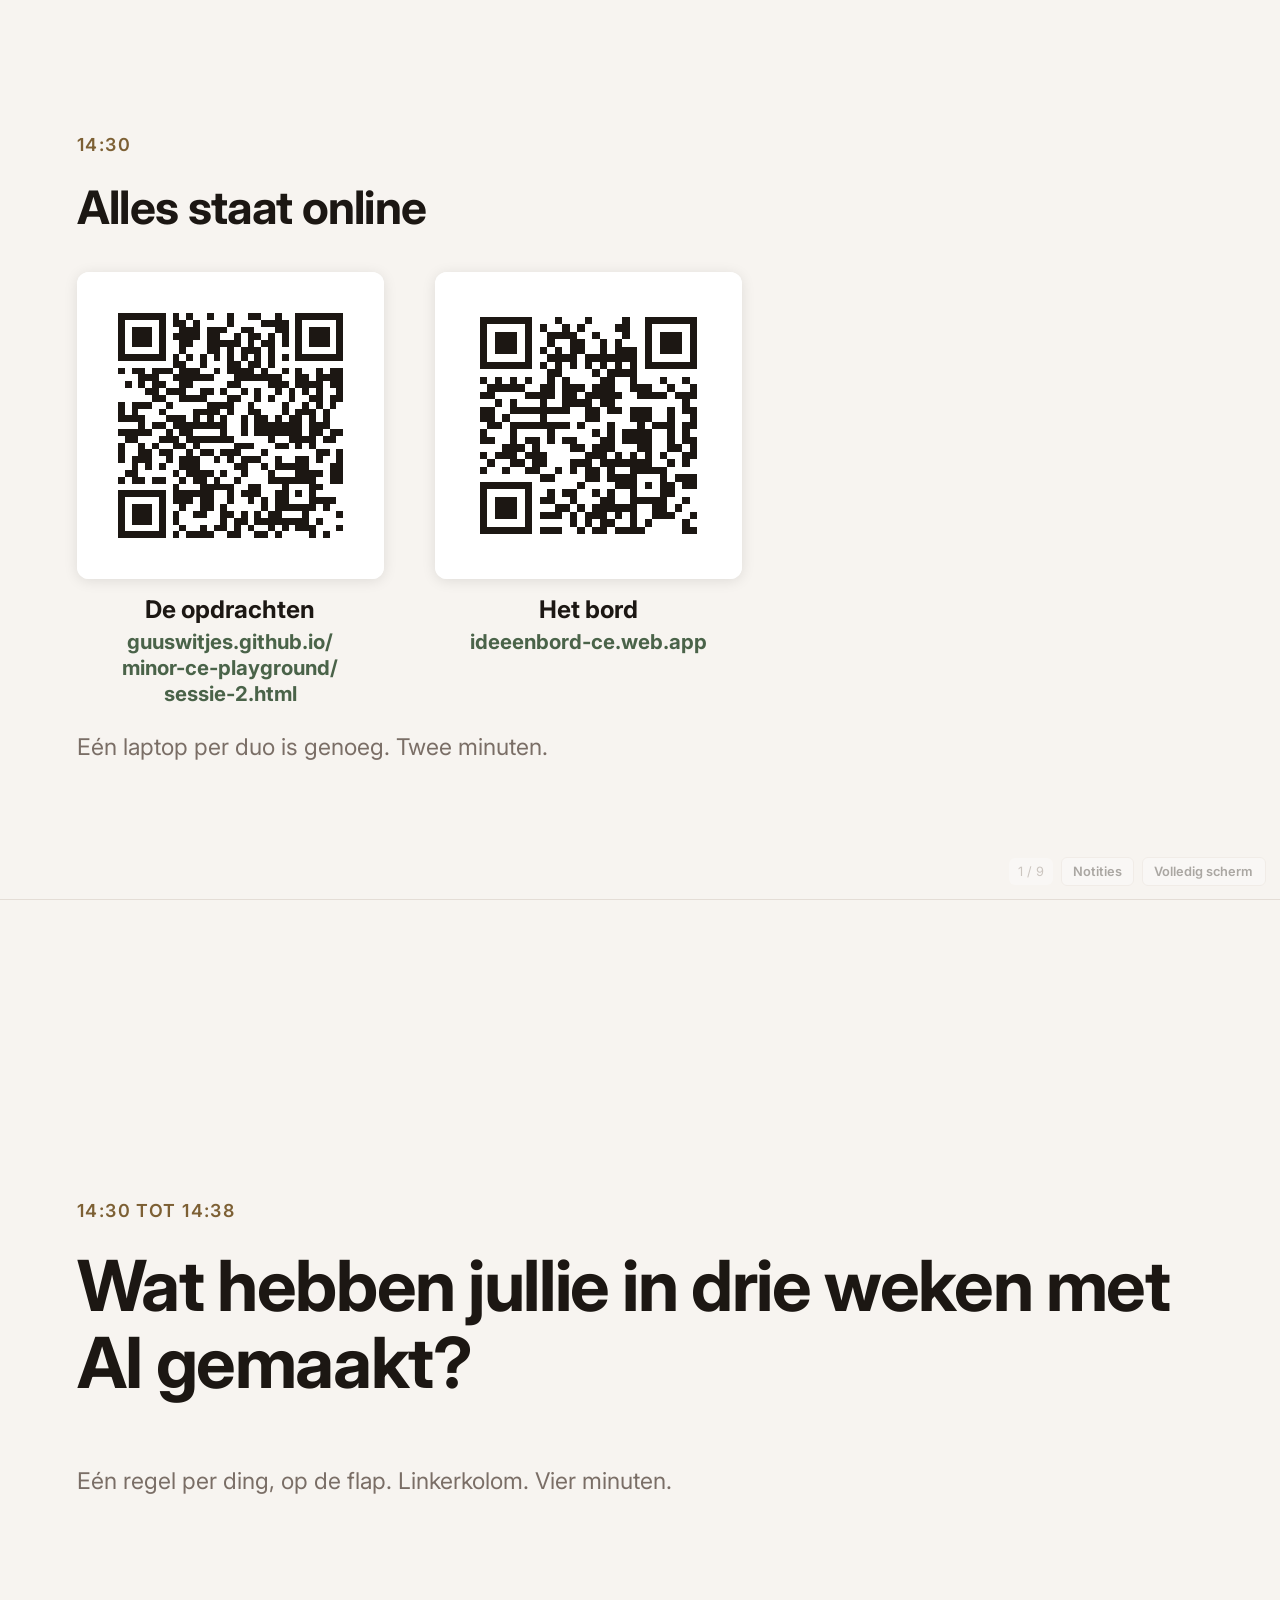
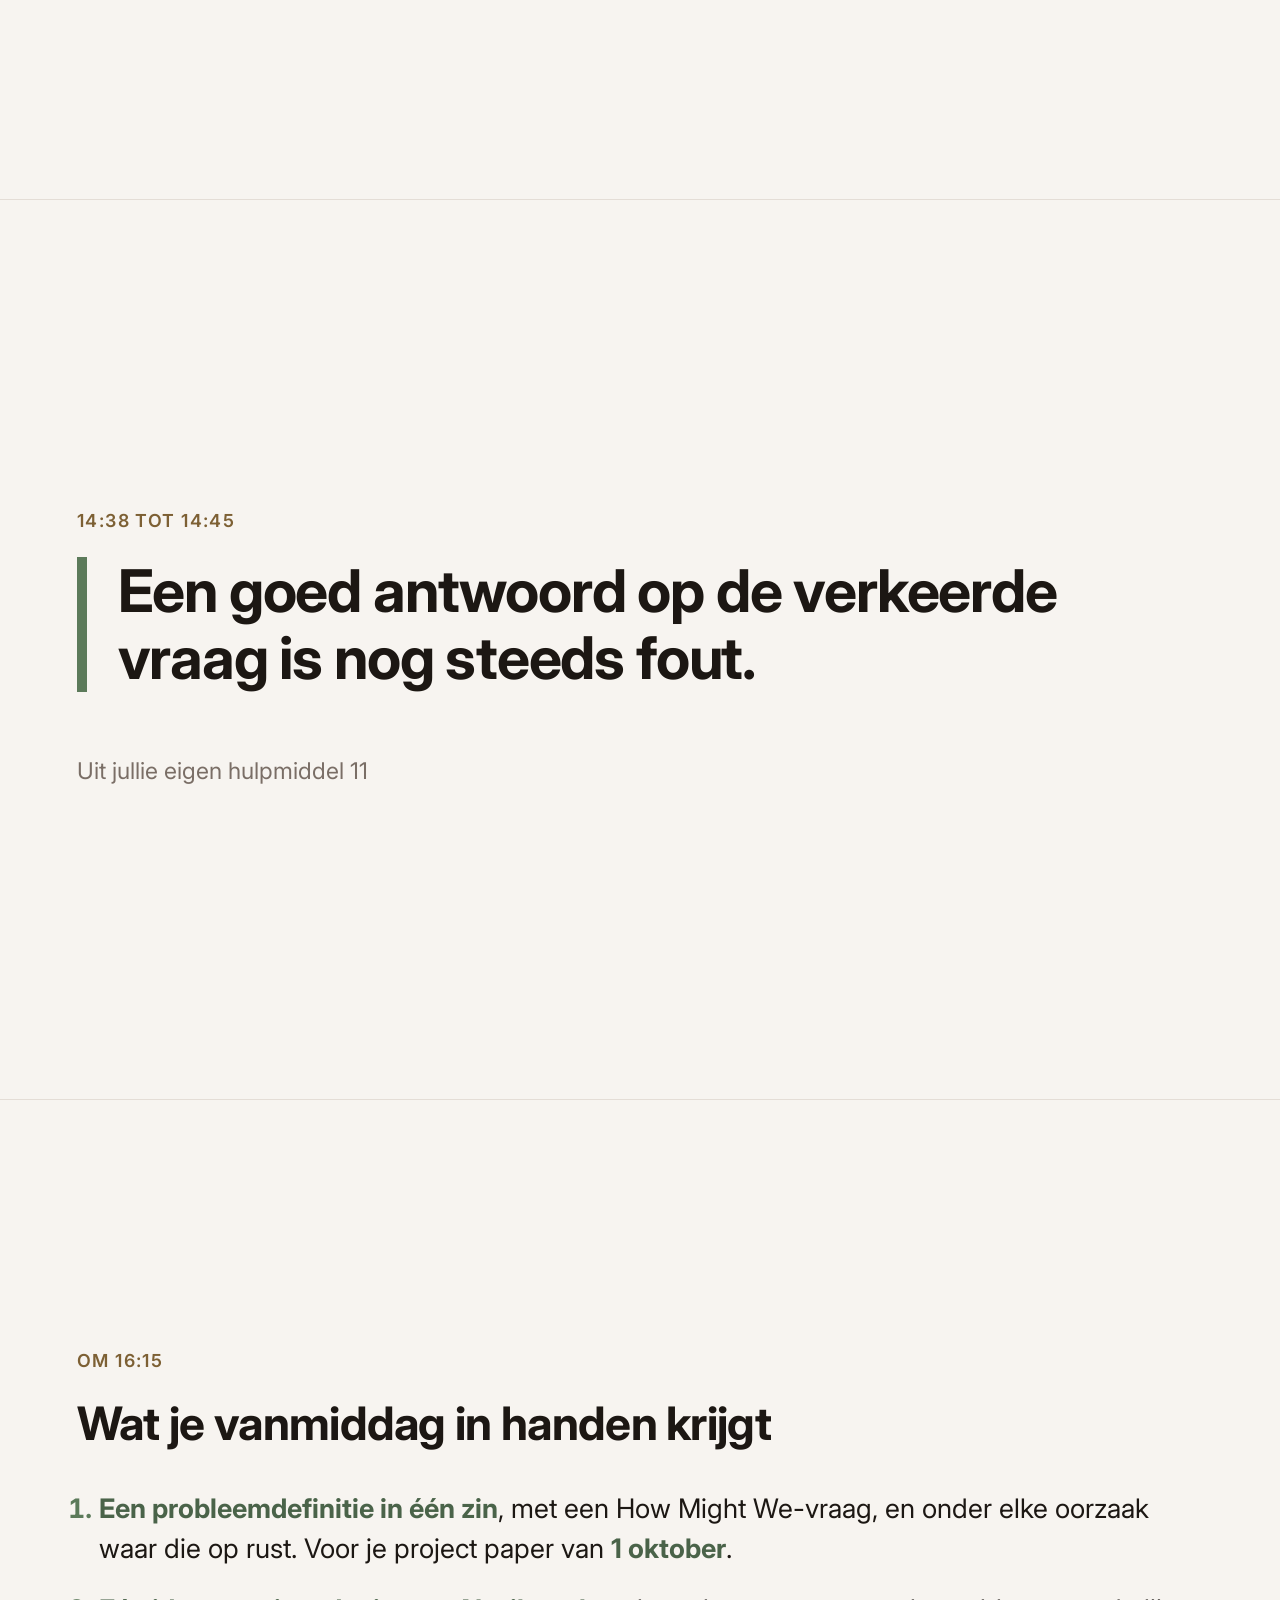
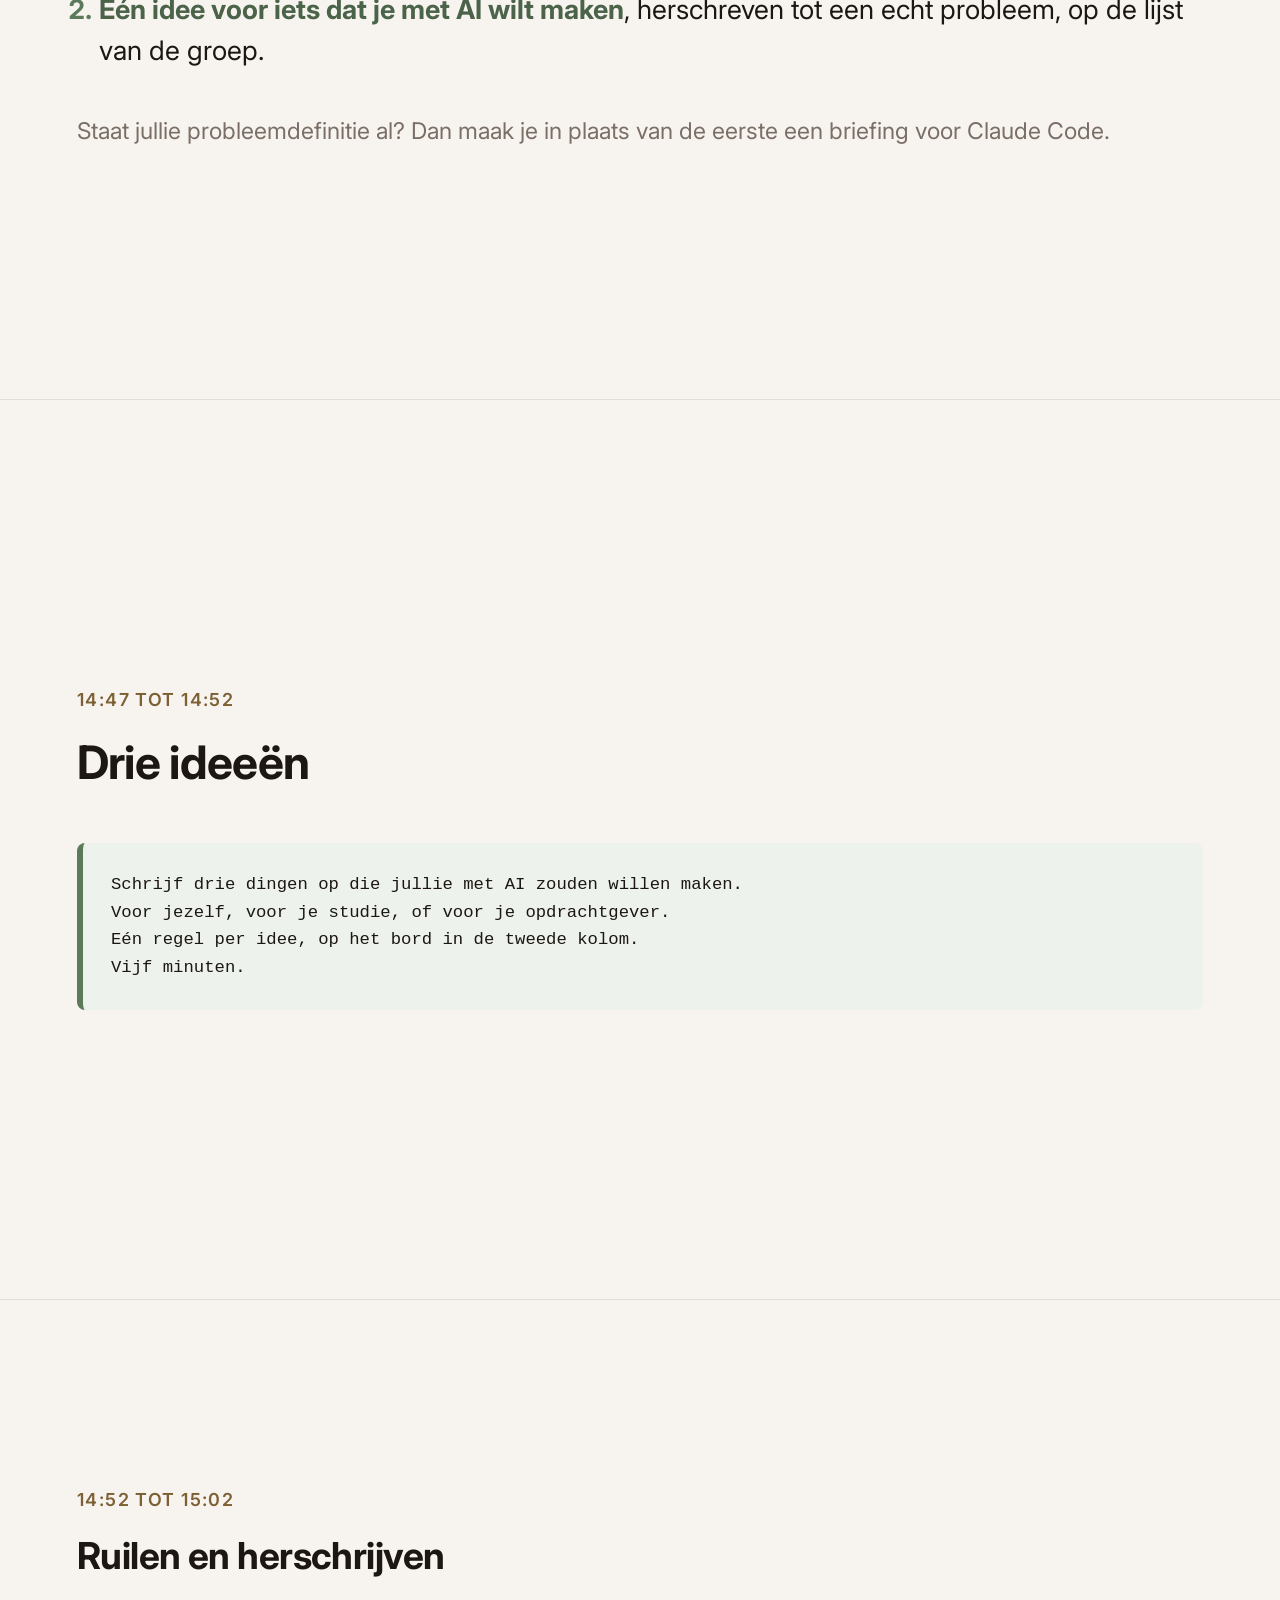
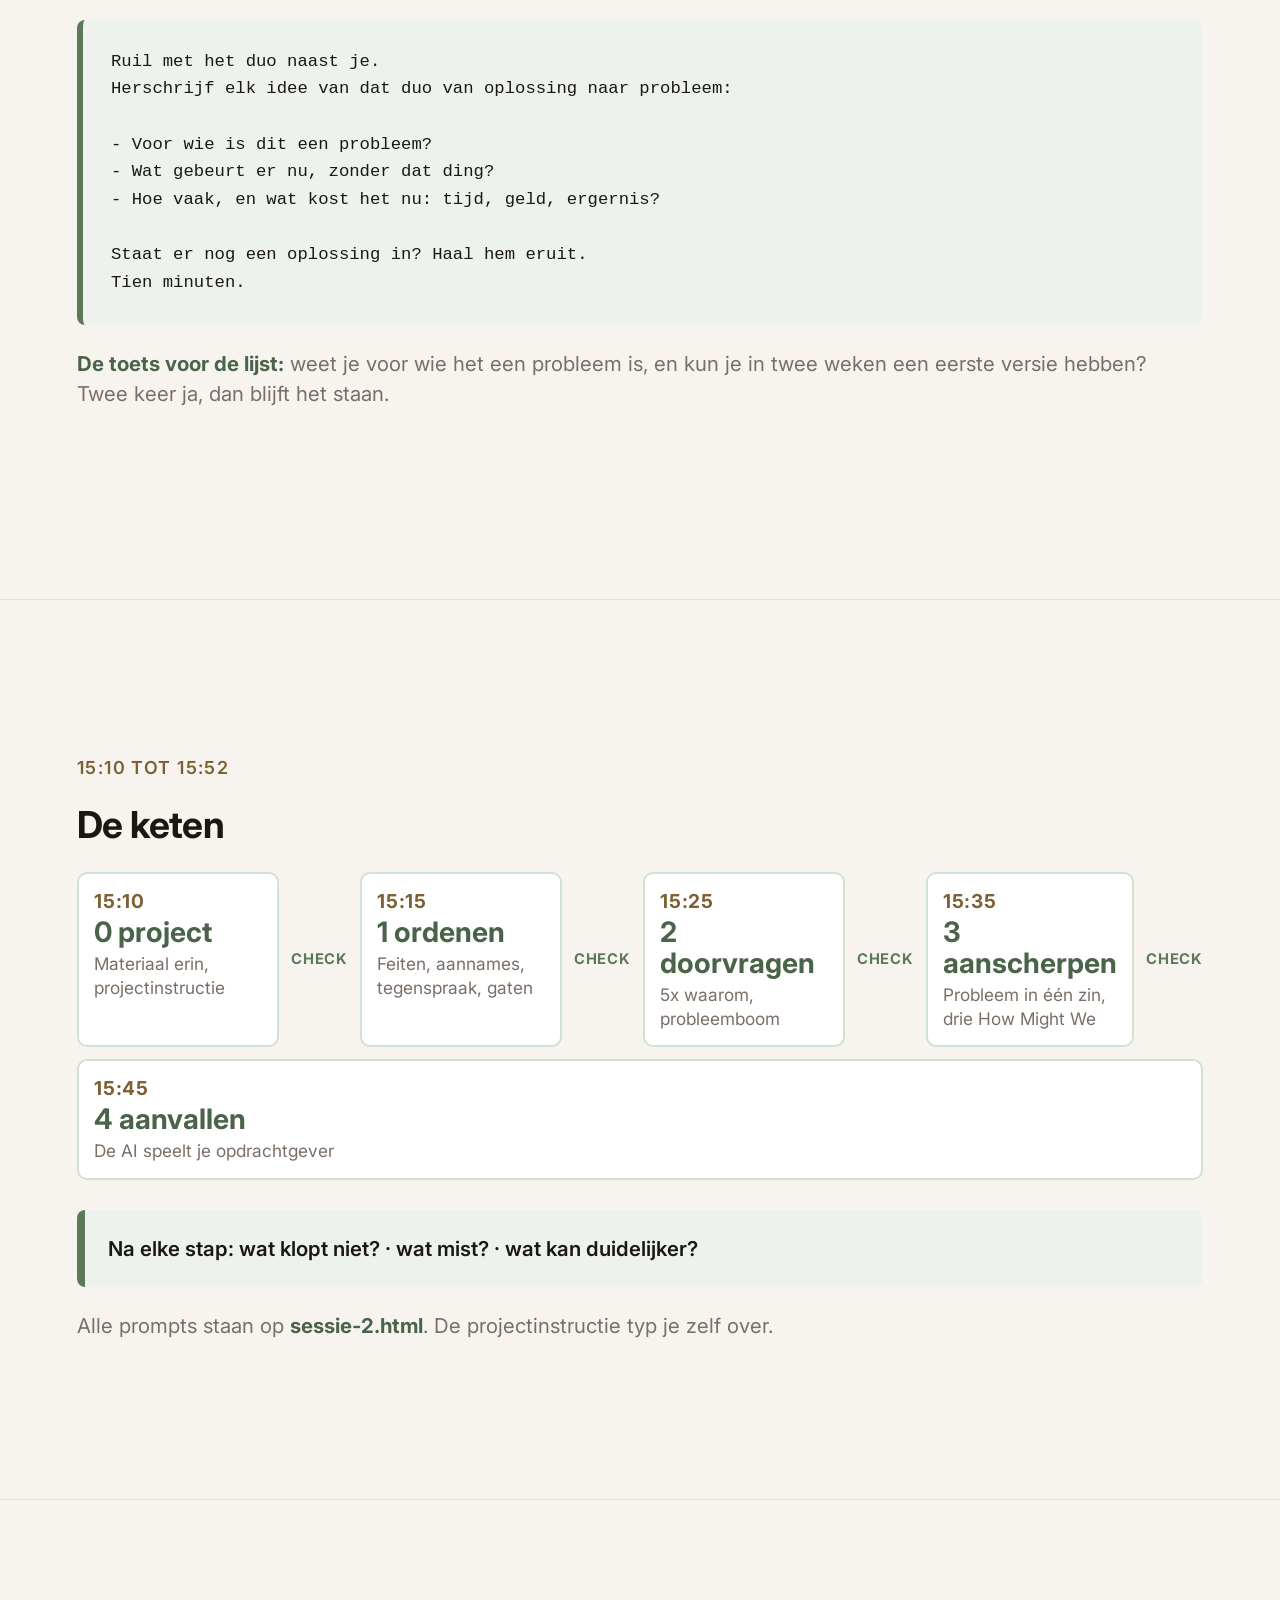
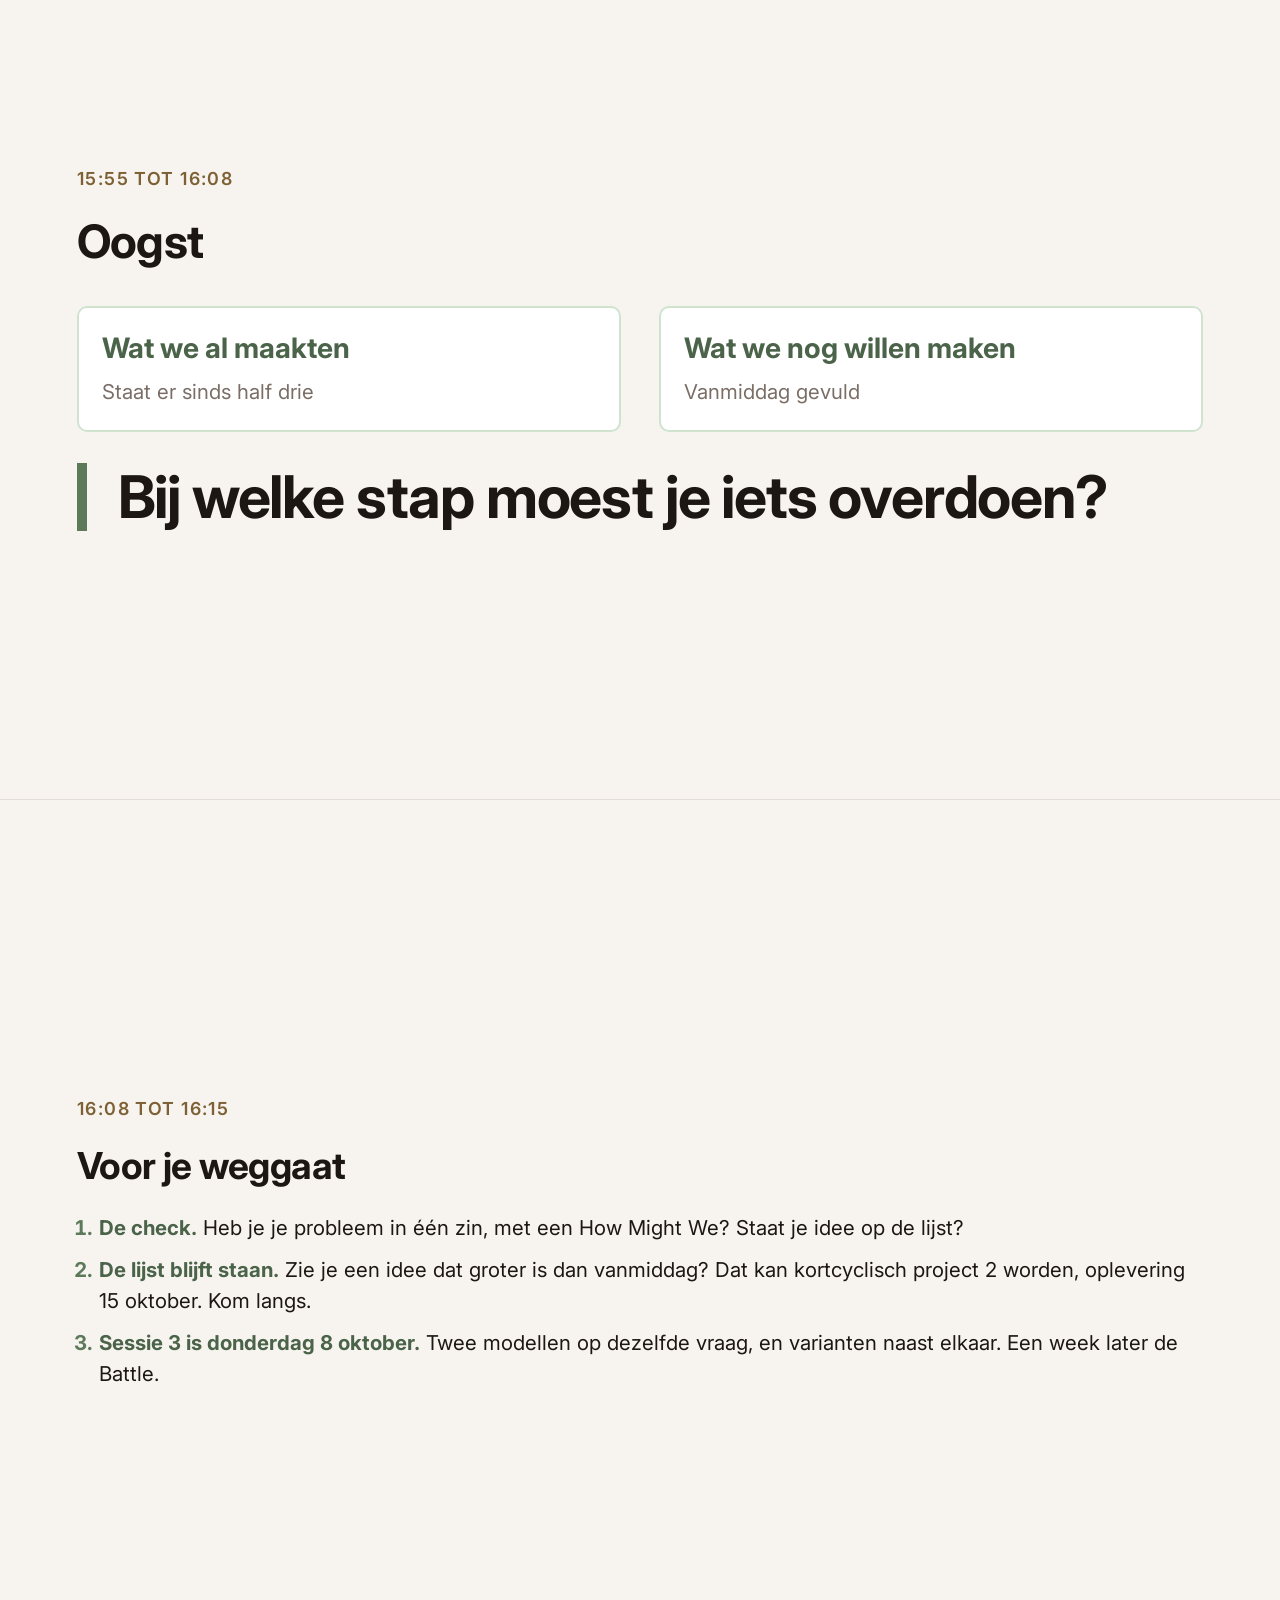
==== commit 173b691f: "Zet sessie 2 online: de opdrachten, de beamer en de voorpagina sessie-2.html heeft de belofte, werkv" ====
--- a/beamer-2.html
+++ b/beamer-2.html
@@ -265,24 +265,20 @@
     <h2>Drie idee&euml;n</h2>
     <pre><code>Schrijf drie dingen op die jullie met AI zouden willen maken.
 Voor jezelf, voor je studie, of voor je opdrachtgever.
-E&eacute;n regel per idee, op het bord in de kolom &quot;Dit willen we&quot;.
-Zet de naam van je opdrachtgever erbij.
+E&eacute;n regel per idee, op het bord in de tweede kolom.
 Vijf minuten.</code></pre>
   </section>
 
-  <section class="compact" data-notes="Dit is gereedschap 3 uit hulpmiddel 11, het herformuleren van de opdracht. Het voorbeeld daar is maak een poster, en dat mag je hardop noemen: een app die is precies hetzelfde soort zin. Waarom het buurduo vraagt: je eigen idee herschrijven lukt slecht want je ziet de oplossing al voor je. Typen doen ze zelf, want op het bord kun je alleen je eigen kaart bewerken. Zeg er kort bij dat het potloodje rechtsboven op hun eigen kaart staat. Rondlopen met het spiekbriefje: een app die, voor wie is dat een probleem en wat doen ze nu. Meer bewustwording van, bewustwording bij wie en wat doen ze daarna anders. Een idee met en erin, dat zijn er twee. Te groot, wat kun je in twee weken laten zien. Zeg de toets voor de lijst hardop en schrijf hem op de flap.">
+  <section class="compact" data-notes="Dit is gereedschap 3 uit hulpmiddel 11, het herformuleren van de opdracht. Het voorbeeld daar is maak een poster, en dat mag je hardop noemen: een app die is precies hetzelfde soort zin. Waarom ruilen: je eigen idee herschrijven lukt slecht want je ziet de oplossing al voor je. Rondlopen met het spiekbriefje: een app die, voor wie is dat een probleem en wat doen ze nu. Meer bewustwording van, bewustwording bij wie en wat doen ze daarna anders. Een idee met en erin, dat zijn er twee. Te groot, wat kun je in twee weken laten zien. Zeg de toets voor de lijst hardop en schrijf hem op de flap.">
     <div class="tijd">14:52 tot 15:02</div>
-    <h2>Het duo naast je vraagt door</h2>
-    <pre><code>Ga naast het duo naast je zitten. Zij stellen de vragen, jullie typen.
-Loop hun idee&euml;n langs, en daarna die van jullie.
-
-Bij elk idee drie vragen:
+    <h2>Ruilen en herschrijven</h2>
+    <pre><code>Ruil met het duo naast je.
+Herschrijf elk idee van dat duo van oplossing naar probleem:
 
 - Voor wie is dit een probleem?
 - Wat gebeurt er nu, zonder dat ding?
 - Hoe vaak, en wat kost het nu: tijd, geld, ergernis?
 
-De antwoorden zet je op je eigen kaart, met het potloodje.
 Staat er nog een oplossing in? Haal hem eruit.
 Tien minuten.</code></pre>
     <p class="sub"><strong>De toets voor de lijst:</strong> weet je voor wie het een probleem is,
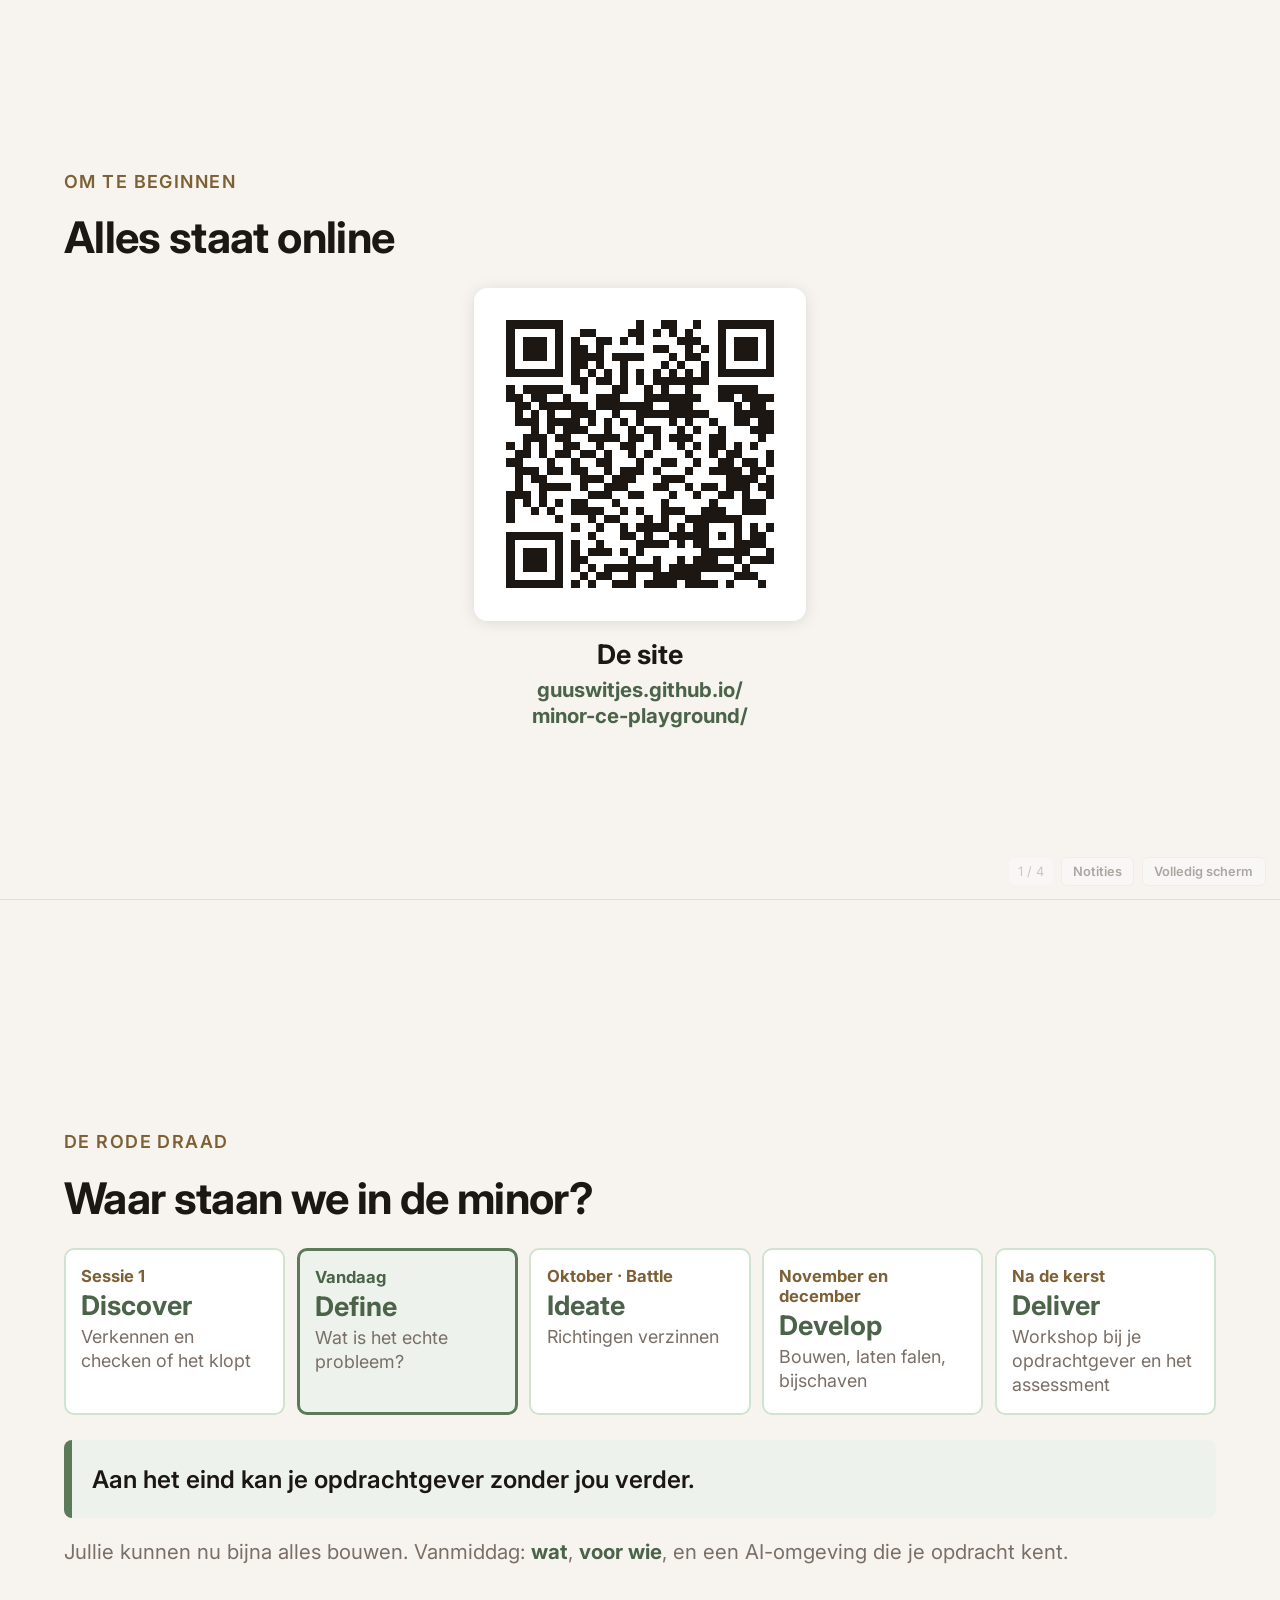
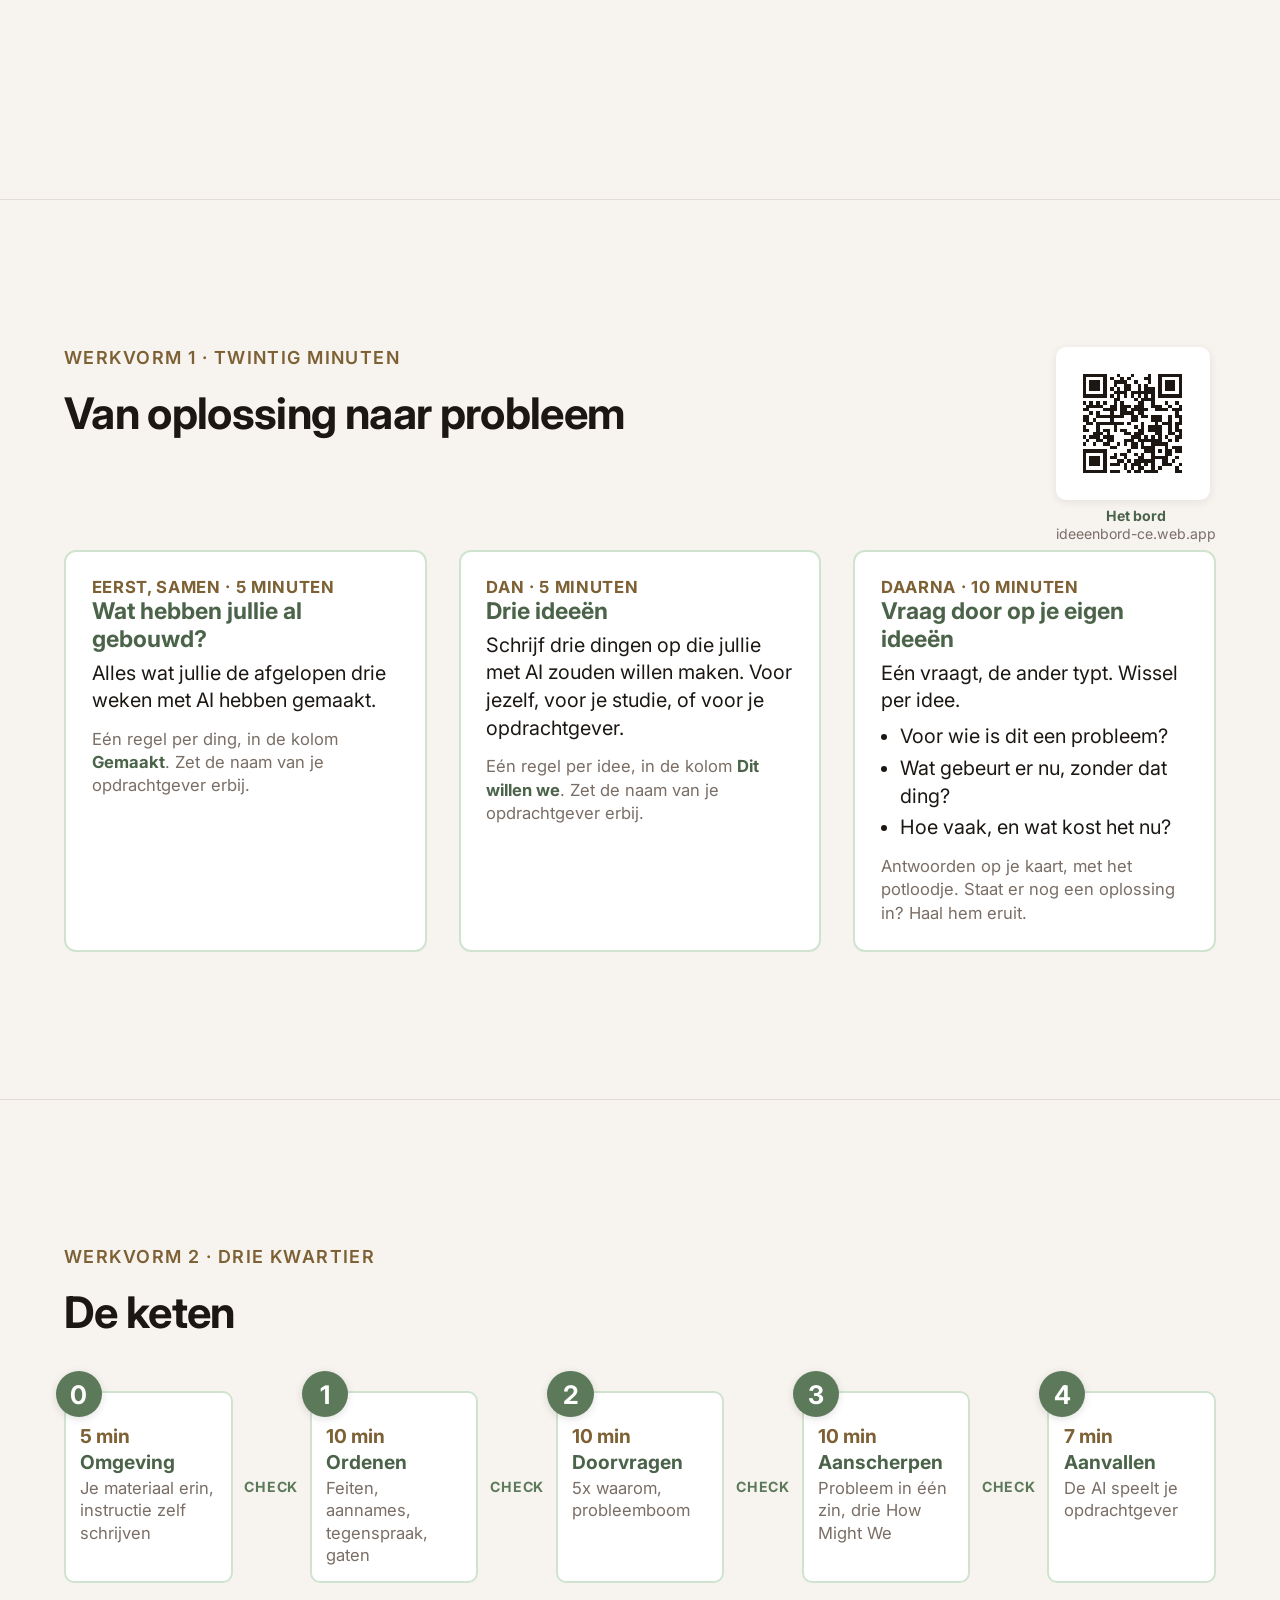
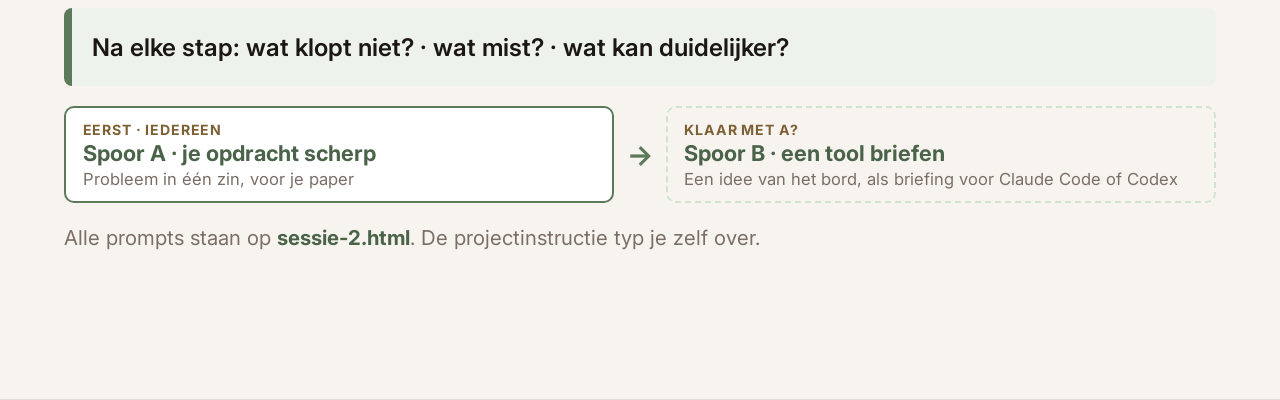
==== commit 8d5b23a6: "Werkvorm 2: eerst spoor A, wie klaar is spoor B Op de beamer onder de keten, op de sessiepagina en i" ====
--- a/beamer-2.html
+++ b/beamer-2.html
@@ -28,12 +28,13 @@
       -webkit-font-smoothing: antialiased;
     }
     section {
+      position: relative;
       min-height: 100vh;
       scroll-snap-align: start;
       display: flex;
       flex-direction: column;
       justify-content: center;
-      padding: clamp(2rem, 6vw, 6rem);
+      padding: clamp(2rem, 5vw, 5rem);
       border-bottom: 1px solid var(--border);
     }
     .tijd {
@@ -42,96 +43,163 @@
       letter-spacing: 0.08em;
       text-transform: uppercase;
       color: var(--warm);
-      margin-bottom: clamp(1rem, 2vw, 2rem);
-    }
-    h1 {
-      font-size: clamp(2rem, 5.5vw, 5rem);
-      font-weight: 700;
-      line-height: 1.1;
-      letter-spacing: -0.02em;
-      margin-bottom: clamp(1.5rem, 3vw, 3rem);
+      margin-bottom: clamp(0.8rem, 1.6vw, 1.5rem);
     }
     h2 {
-      font-size: clamp(1.5rem, 3.6vw, 3.2rem);
+      font-size: clamp(1.5rem, 3.4vw, 3rem);
       font-weight: 700;
       line-height: 1.15;
       letter-spacing: -0.015em;
-      margin-bottom: clamp(1.5rem, 3vw, 2.5rem);
-    }
-    p, li { font-size: clamp(1.05rem, 2.1vw, 2rem); line-height: 1.5; }
-    ol, ul { padding-left: 1.4em; }
-    li { margin-bottom: clamp(0.7rem, 1.6vw, 1.6rem); }
-    li::marker { color: var(--accent); font-weight: 700; }
+      margin-bottom: clamp(1rem, 2vw, 1.8rem);
+    }
+    h3 {
+      font-size: clamp(1.05rem, 2vw, 1.8rem);
+      font-weight: 700;
+      color: var(--accent-donker);
+      margin-bottom: 0.4rem;
+    }
+    p, li { font-size: clamp(1rem, 1.8vw, 1.7rem); line-height: 1.5; }
     strong { color: var(--accent-donker); }
-    .link {
-      font-size: clamp(1.4rem, 4.2vw, 4rem);
-      font-weight: 700;
-      color: var(--accent-donker);
-      word-break: break-word;
-      line-height: 1.2;
-    }
-    .sub { font-size: clamp(1rem, 1.8vw, 1.7rem); color: var(--text-muted); margin-top: 1.5rem; }
+    .sub { font-size: clamp(0.95rem, 1.6vw, 1.5rem); color: var(--text-muted); margin-top: 1.2rem; }
+
+    /* Scherm 1: twee QR-codes naast elkaar */
     .openrij {
       display: flex;
-      gap: clamp(1.5rem, 4vw, 4.5rem);
+      gap: clamp(2rem, 6vw, 6rem);
       align-items: flex-start;
       flex-wrap: wrap;
-    }
-    .openrij .tekst { flex: 1 1 340px; min-width: 0; }
+      justify-content: center;
+    }
+    .qr-kolom { display: flex; flex-direction: column; align-items: center; }
     .qr {
-      flex: 0 0 auto;
-      width: clamp(150px, 24vw, 360px);
+      width: clamp(180px, 26vw, 400px);
       background: #fff;
+      border-radius: 14px;
+      box-shadow: 0 2px 16px rgba(0,0,0,0.10);
+    }
+    .qr svg { display: block; width: 100%; height: auto; border-radius: 14px; }
+    .qr-label {
+      font-size: clamp(1.1rem, 2.1vw, 2rem);
+      font-weight: 700;
+      text-align: center;
+      margin-top: 0.8rem;
+    }
+    .qr-url {
+      font-size: clamp(0.9rem, 1.6vw, 1.5rem);
+      font-weight: 700;
+      color: var(--accent-donker);
+      text-align: center;
+      line-height: 1.25;
+      word-break: break-word;
+      margin-top: 0.2rem;
+    }
+
+    /* Werkvorm 1: kop met de QR van het bord rechts */
+    .kopregel {
+      display: flex;
+      justify-content: space-between;
+      align-items: flex-start;
+      gap: 2rem;
+      margin-bottom: 0.4rem;
+    }
+    .kopregel h2 { margin-bottom: 0; }
+    .bord-qr { text-align: center; flex: 0 0 auto; }
+    .bord-qr .kader {
+      width: clamp(120px, min(12vw, 21vh), 240px);
+      background: #fff;
+      border-radius: 10px;
+      padding: clamp(4px, 0.5vw, 9px);
+      box-shadow: 0 2px 10px rgba(0,0,0,0.08);
+    }
+    .bord-qr svg { display: block; width: 100%; height: auto; }
+    .bord-qr p {
+      font-size: clamp(0.75rem, min(1.1vw, 2vh), 1.2rem);
+      color: var(--text-muted);
+      margin-top: 0.4rem;
+      line-height: 1.3;
+    }
+
+    /* De rode draad van de minor */
+    .fasen {
+      display: flex;
+      gap: clamp(0.4rem, 0.9vw, 1rem);
+      flex-wrap: wrap;
+      margin-bottom: clamp(1rem, 2vw, 2rem);
+    }
+    .fase {
+      flex: 1 1 150px;
+      background: #fff;
+      border: 2px solid var(--accent-medium);
+      border-radius: 10px;
+      padding: clamp(0.7rem, 1.2vw, 1.2rem);
+      display: flex;
+      flex-direction: column;
+      gap: 0.3em;
+    }
+    .fase .wanneer {
+      font-size: clamp(0.8rem, 1.3vw, 1.2rem);
+      font-weight: 700;
+      color: var(--warm);
+    }
+    .fase .naam {
+      font-size: clamp(1.1rem, 2.1vw, 1.9rem);
+      font-weight: 700;
+      color: var(--accent-donker);
+      line-height: 1.1;
+    }
+    .fase .wat {
+      font-size: clamp(0.85rem, 1.4vw, 1.3rem);
+      color: var(--text-muted);
+      line-height: 1.35;
+    }
+    .fase.nu {
+      background: var(--accent-licht);
+      border-color: var(--accent);
+      border-width: 3px;
+    }
+    .fase.nu .wanneer { color: var(--accent-donker); }
+
+    /* De twee opdrachtblokken van werkvorm 1, naast elkaar */
+    .opdrachten {
+      display: flex;
+      gap: clamp(1rem, 2.5vw, 2.5rem);
+      flex-wrap: wrap;
+      align-items: stretch;
+    }
+    .opdracht {
+      flex: 1 1 340px;
+      background: #fff;
+      border: 2px solid var(--accent-medium);
       border-radius: 12px;
-      box-shadow: 0 2px 14px rgba(0,0,0,0.10);
-    }
-    .qr svg { display: block; width: 100%; height: auto; border-radius: 12px; }
-    .qr-bij { font-size: clamp(0.85rem, 1.3vw, 1.2rem); color: var(--text-muted); text-align: center; margin-top: 0.6rem; }
-    .qr-kolom { flex: 0 1 auto; display: flex; flex-direction: column; align-items: center; }
-    .qr-label {
-      font-size: clamp(1rem, 1.9vw, 1.8rem); font-weight: 700;
-      color: var(--inkt); text-align: center; margin-top: 0.7rem;
-    }
-    .qr-url {
-      font-size: clamp(0.9rem, 1.6vw, 1.5rem); font-weight: 700;
-      color: var(--accent-donker); text-align: center; line-height: 1.25;
-      word-break: break-word; margin-top: 0.15rem;
-    }
-    pre {
-      background: var(--accent-licht);
-      border-left: 6px solid var(--accent);
-      padding: clamp(1rem, 2.2vw, 2rem);
-      overflow-x: auto;
-      border-radius: 8px;
-      margin-top: 1rem;
-    }
-    code { font-family: ui-monospace, "SF Mono", Menlo, monospace; font-size: clamp(0.75rem, 1.35vw, 1.25rem); line-height: 1.6; }
-    section.compact p, section.compact li { font-size: clamp(0.95rem, 1.6vw, 1.5rem); }
-    section.compact li { margin-bottom: clamp(0.5rem, 0.9vw, 0.9rem); }
-    section.compact h2 { font-size: clamp(1.3rem, 2.9vw, 2.6rem); margin-bottom: clamp(1rem, 2vw, 1.8rem); }
-    .citaat {
-      font-size: clamp(1.8rem, 4.6vw, 4.2rem);
-      font-weight: 700;
-      line-height: 1.15;
-      letter-spacing: -0.02em;
-      border-left: clamp(6px, 0.8vw, 12px) solid var(--accent);
-      padding-left: clamp(1rem, 2.4vw, 2.6rem);
-    }
-
-    /* De keten, getekend. Vijf stappen met een check ertussen. */
+      padding: clamp(1rem, 2vw, 2rem);
+    }
+    .opdracht .duur {
+      font-size: clamp(0.8rem, 1.3vw, 1.2rem);
+      font-weight: 700;
+      color: var(--warm);
+      letter-spacing: 0.04em;
+      text-transform: uppercase;
+    }
+    .opdracht p, .opdracht li { font-size: clamp(0.95rem, min(1.55vw, 2.75vh), 1.5rem); line-height: 1.4; }
+    .opdracht .sub { font-size: clamp(0.85rem, min(1.3vw, 2.3vh), 1.3rem); margin-top: 0.8rem; }
+    .opdracht h3 { font-size: clamp(1.05rem, min(1.8vw, 3.2vh), 1.7rem); }
+    .opdracht ul { margin: 0.5rem 0 0 1.2em; }
+    .opdracht li { margin-bottom: 0.2em; }
+
+    /* De keten, getekend */
     .keten {
       display: flex;
       align-items: stretch;
       gap: clamp(0.4rem, 0.9vw, 1rem);
       flex-wrap: wrap;
-      margin-bottom: clamp(1.2rem, 2.4vw, 2.4rem);
+      margin-bottom: clamp(1rem, 2vw, 2rem);
     }
     .stap {
       flex: 1 1 140px;
       background: #fff;
       border: 2px solid var(--accent-medium);
       border-radius: 10px;
-      padding: clamp(0.6rem, 1.2vw, 1.2rem);
+      padding: clamp(0.6rem, 1.1vw, 1.1rem);
       display: flex;
       flex-direction: column;
       gap: 0.25em;
@@ -140,64 +208,78 @@
       font-size: clamp(0.85rem, 1.5vw, 1.4rem);
       font-weight: 700;
       color: var(--warm);
-      letter-spacing: 0.04em;
-    }
+    }
+    .stap { flex: 1 1 0; min-width: 0; position: relative; padding-top: clamp(1.4rem, 2.4vw, 2.4rem); }
+    .stap .badge {
+      position: absolute;
+      top: calc(-1 * clamp(1rem, 1.7vw, 1.7rem));
+      left: calc(-1 * clamp(0.5rem, 0.8vw, 0.8rem));
+      width: clamp(2.2rem, 3.6vw, 3.6rem);
+      height: clamp(2.2rem, 3.6vw, 3.6rem);
+      border-radius: 50%;
+      background: var(--accent);
+      color: #fff;
+      font-size: clamp(1.1rem, 2vw, 2rem);
+      font-weight: 700;
+      display: flex;
+      align-items: center;
+      justify-content: center;
+      box-shadow: 0 2px 8px rgba(0,0,0,0.12);
+    }
+    .keten { margin-top: clamp(1.2rem, 2.2vw, 2.2rem); }
     .stap .nr {
-      font-size: clamp(1.1rem, 2.2vw, 2rem);
+      font-size: clamp(0.95rem, 1.5vw, 1.6rem);
       font-weight: 700;
       color: var(--accent-donker);
       line-height: 1.1;
     }
     .stap .wat {
-      font-size: clamp(0.8rem, 1.35vw, 1.25rem);
+      font-size: clamp(0.78rem, 1.3vw, 1.2rem);
       color: var(--text-muted);
       line-height: 1.35;
     }
     .check {
-      flex: 0 0 auto;
       align-self: center;
-      font-size: clamp(0.7rem, 1.15vw, 1.05rem);
+      font-size: clamp(0.68rem, 1.1vw, 1rem);
       font-weight: 700;
       text-transform: uppercase;
       letter-spacing: 0.06em;
       color: var(--accent);
-      writing-mode: horizontal-tb;
-      text-align: center;
-      line-height: 1.2;
-    }
+    }
+    .sporenrij {
+      display: flex;
+      align-items: stretch;
+      gap: clamp(0.5rem, 1vw, 1rem);
+      margin-top: clamp(0.8rem, 1.6vw, 1.5rem);
+    }
+    .spoor-blok {
+      flex: 1 1 0;
+      border: 2px dashed var(--accent-medium);
+      border-radius: 10px;
+      padding: clamp(0.5rem, 1vw, 1rem) clamp(0.7rem, 1.3vw, 1.3rem);
+      display: flex;
+      flex-direction: column;
+      gap: 0.15em;
+    }
+    .spoor-blok:first-child { border-style: solid; border-color: var(--accent); background: #fff; }
+    .volgorde {
+      font-size: clamp(0.72rem, 1.1vw, 1.05rem);
+      font-weight: 700;
+      text-transform: uppercase;
+      letter-spacing: 0.06em;
+      color: var(--warm);
+    }
+    .spoor-naam { font-size: clamp(0.95rem, 1.7vw, 1.6rem); font-weight: 700; color: var(--accent-donker); }
+    .spoor-uit { font-size: clamp(0.8rem, 1.3vw, 1.25rem); color: var(--text-muted); }
+    .pijl { align-self: center; font-size: clamp(1.2rem, 2.2vw, 2.2rem); color: var(--accent); font-weight: 700; }
     .drievragen {
       background: var(--accent-licht);
       border-left: clamp(5px, 0.7vw, 10px) solid var(--accent);
       border-radius: 8px;
-      padding: clamp(0.9rem, 1.8vw, 1.8rem);
-    }
-    .drievragen p { font-size: clamp(1rem, 2vw, 1.9rem); font-weight: 600; margin: 0; }
-
-    .kolommen {
-      display: flex;
-      gap: clamp(1rem, 3vw, 3rem);
-      flex-wrap: wrap;
-      margin-bottom: clamp(1.2rem, 2.4vw, 2.4rem);
-    }
-    .kolom {
-      flex: 1 1 260px;
-      background: #fff;
-      border: 2px solid var(--accent-medium);
-      border-radius: 10px;
-      padding: clamp(0.9rem, 1.8vw, 1.8rem);
-    }
-    .kolom h3 {
-      font-size: clamp(1.1rem, 2.2vw, 2rem);
-      color: var(--accent-donker);
-      margin-bottom: 0.4em;
-    }
-    .kolom p { font-size: clamp(0.9rem, 1.6vw, 1.5rem); color: var(--text-muted); margin: 0; }
-
-    .hint {
-      position: fixed; right: 1rem; bottom: 1rem;
-      font-size: 0.8rem; color: var(--text-muted);
-      background: rgba(255,255,255,0.85); padding: 0.4rem 0.7rem; border-radius: 6px;
-    }
+      padding: clamp(0.9rem, 1.6vw, 1.6rem);
+    }
+    .drievragen p { font-size: clamp(1rem, 1.9vw, 1.8rem); font-weight: 600; margin: 0; }
+
     .balk {
       position: fixed; right: 0.9rem; bottom: 0.9rem;
       display: flex; align-items: center; gap: 0.5rem;
@@ -218,120 +300,98 @@
 </head>
 <body>
 
-  <section data-notes="Geen introductie van jezelf, val meteen binnen. Zeg alleen: open de site, en zet op het bord wat jullie in drie weken met AI hebben gemaakt. Een regel per ding, vier minuten. Het bord is de flipover tegen de muur, linkerkolom. Terwijl zij scannen en schrijven loop jij langs de flap. Wie de QR niet openkrijgt koppel je aan een duo dat het wel heeft.">
-    <div class="tijd">14:30</div>
+  <section data-notes="TOT 14:33&#10;&#10;- Geen introductie van jezelf&#10;- Open de site, een laptop per duo&#10;- Bord komt pas bij werkvorm 1">
+    <div class="tijd">Om te beginnen</div>
     <h2>Alles staat online</h2>
     <div class="openrij">
       <div class="qr-kolom">
-        <div class="qr"><svg viewBox="0 0 45 45" xmlns="http://www.w3.org/2000/svg" shape-rendering="crispEdges" role="img" aria-label="QR-code naar guuswitjes.github.io/minor-ce-playground/sessie-2.html"><rect width="45" height="45" fill="#ffffff"/><path d="M6 6h1v1h-1zM7 6h1v1h-1zM8 6h1v1h-1zM9 6h1v1h-1zM10 6h1v1h-1zM11 6h1v1h-1zM12 6h1v1h-1zM14 6h1v1h-1zM16 6h1v1h-1zM19 6h1v1h-1zM22 6h1v1h-1zM25 6h1v1h-1zM26 6h1v1h-1zM29 6h1v1h-1zM32 6h1v1h-1zM33 6h1v1h-1zM34 6h1v1h-1zM35 6h1v1h-1zM36 6h1v1h-1zM37 6h1v1h-1zM38 6h1v1h-1zM6 7h1v1h-1zM12 7h1v1h-1zM14 7h1v1h-1zM15 7h1v1h-1zM17 7h1v1h-1zM22 7h1v1h-1zM27 7h1v1h-1zM28 7h1v1h-1zM29 7h1v1h-1zM30 7h1v1h-1zM32 7h1v1h-1zM38 7h1v1h-1zM6 8h1v1h-1zM8 8h1v1h-1zM9 8h1v1h-1zM10 8h1v1h-1zM12 8h1v1h-1zM15 8h1v1h-1zM16 8h1v1h-1zM17 8h1v1h-1zM19 8h1v1h-1zM20 8h1v1h-1zM21 8h1v1h-1zM24 8h1v1h-1zM25 8h1v1h-1zM29 8h1v1h-1zM30 8h1v1h-1zM32 8h1v1h-1zM34 8h1v1h-1zM35 8h1v1h-1zM36 8h1v1h-1zM38 8h1v1h-1zM6 9h1v1h-1zM8 9h1v1h-1zM9 9h1v1h-1zM10 9h1v1h-1zM12 9h1v1h-1zM14 9h1v1h-1zM15 9h1v1h-1zM16 9h1v1h-1zM17 9h1v1h-1zM19 9h1v1h-1zM20 9h1v1h-1zM23 9h1v1h-1zM25 9h1v1h-1zM26 9h1v1h-1zM28 9h1v1h-1zM30 9h1v1h-1zM32 9h1v1h-1zM34 9h1v1h-1zM35 9h1v1h-1zM36 9h1v1h-1zM38 9h1v1h-1zM6 10h1v1h-1zM8 10h1v1h-1zM9 10h1v1h-1zM10 10h1v1h-1zM12 10h1v1h-1zM15 10h1v1h-1zM16 10h1v1h-1zM19 10h1v1h-1zM20 10h1v1h-1zM21 10h1v1h-1zM22 10h1v1h-1zM23 10h1v1h-1zM25 10h1v1h-1zM27 10h1v1h-1zM28 10h1v1h-1zM30 10h1v1h-1zM32 10h1v1h-1zM34 10h1v1h-1zM35 10h1v1h-1zM36 10h1v1h-1zM38 10h1v1h-1zM6 11h1v1h-1zM12 11h1v1h-1zM15 11h1v1h-1zM19 11h1v1h-1zM20 11h1v1h-1zM22 11h1v1h-1zM24 11h1v1h-1zM25 11h1v1h-1zM26 11h1v1h-1zM28 11h1v1h-1zM32 11h1v1h-1zM38 11h1v1h-1zM6 12h1v1h-1zM7 12h1v1h-1zM8 12h1v1h-1zM9 12h1v1h-1zM10 12h1v1h-1zM11 12h1v1h-1zM12 12h1v1h-1zM14 12h1v1h-1zM16 12h1v1h-1zM18 12h1v1h-1zM20 12h1v1h-1zM22 12h1v1h-1zM24 12h1v1h-1zM26 12h1v1h-1zM28 12h1v1h-1zM30 12h1v1h-1zM32 12h1v1h-1zM33 12h1v1h-1zM34 12h1v1h-1zM35 12h1v1h-1zM36 12h1v1h-1zM37 12h1v1h-1zM38 12h1v1h-1zM14 13h1v1h-1zM15 13h1v1h-1zM18 13h1v1h-1zM22 13h1v1h-1zM23 13h1v1h-1zM25 13h1v1h-1zM26 13h1v1h-1zM28 13h1v1h-1zM6 14h1v1h-1zM8 14h1v1h-1zM9 14h1v1h-1zM11 14h1v1h-1zM12 14h1v1h-1zM13 14h1v1h-1zM15 14h1v1h-1zM16 14h1v1h-1zM17 14h1v1h-1zM20 14h1v1h-1zM22 14h1v1h-1zM23 14h1v1h-1zM24 14h1v1h-1zM25 14h1v1h-1zM27 14h1v1h-1zM30 14h1v1h-1zM32 14h1v1h-1zM35 14h1v1h-1zM37 14h1v1h-1zM38 14h1v1h-1zM9 15h1v1h-1zM10 15h1v1h-1zM11 15h1v1h-1zM14 15h1v1h-1zM15 15h1v1h-1zM16 15h1v1h-1zM17 15h1v1h-1zM18 15h1v1h-1zM19 15h1v1h-1zM23 15h1v1h-1zM24 15h1v1h-1zM25 15h1v1h-1zM26 15h1v1h-1zM27 15h1v1h-1zM28 15h1v1h-1zM29 15h1v1h-1zM32 15h1v1h-1zM33 15h1v1h-1zM35 15h1v1h-1zM36 15h1v1h-1zM37 15h1v1h-1zM38 15h1v1h-1zM7 16h1v1h-1zM9 16h1v1h-1zM11 16h1v1h-1zM12 16h1v1h-1zM15 16h1v1h-1zM16 16h1v1h-1zM22 16h1v1h-1zM23 16h1v1h-1zM28 16h1v1h-1zM29 16h1v1h-1zM30 16h1v1h-1zM32 16h1v1h-1zM33 16h1v1h-1zM34 16h1v1h-1zM35 16h1v1h-1zM37 16h1v1h-1zM38 16h1v1h-1zM10 17h1v1h-1zM11 17h1v1h-1zM13 17h1v1h-1zM14 17h1v1h-1zM15 17h1v1h-1zM18 17h1v1h-1zM19 17h1v1h-1zM21 17h1v1h-1zM24 17h1v1h-1zM26 17h1v1h-1zM29 17h1v1h-1zM31 17h1v1h-1zM33 17h1v1h-1zM35 17h1v1h-1zM38 17h1v1h-1zM11 18h1v1h-1zM12 18h1v1h-1zM15 18h1v1h-1zM16 18h1v1h-1zM17 18h1v1h-1zM18 18h1v1h-1zM22 18h1v1h-1zM23 18h1v1h-1zM26 18h1v1h-1zM28 18h1v1h-1zM31 18h1v1h-1zM34 18h1v1h-1zM35 18h1v1h-1zM37 18h1v1h-1zM38 18h1v1h-1zM6 19h1v1h-1zM8 19h1v1h-1zM9 19h1v1h-1zM10 19h1v1h-1zM13 19h1v1h-1zM19 19h1v1h-1zM20 19h1v1h-1zM21 19h1v1h-1zM22 19h1v1h-1zM25 19h1v1h-1zM30 19h1v1h-1zM33 19h1v1h-1zM35 19h1v1h-1zM37 19h1v1h-1zM6 20h1v1h-1zM8 20h1v1h-1zM12 20h1v1h-1zM17 20h1v1h-1zM18 20h1v1h-1zM19 20h1v1h-1zM20 20h1v1h-1zM22 20h1v1h-1zM25 20h1v1h-1zM26 20h1v1h-1zM30 20h1v1h-1zM32 20h1v1h-1zM33 20h1v1h-1zM34 20h1v1h-1zM36 20h1v1h-1zM6 21h1v1h-1zM7 21h1v1h-1zM8 21h1v1h-1zM9 21h1v1h-1zM13 21h1v1h-1zM14 21h1v1h-1zM15 21h1v1h-1zM17 21h1v1h-1zM19 21h1v1h-1zM21 21h1v1h-1zM24 21h1v1h-1zM26 21h1v1h-1zM27 21h1v1h-1zM29 21h1v1h-1zM31 21h1v1h-1zM32 21h1v1h-1zM34 21h1v1h-1zM36 21h1v1h-1zM9 22h1v1h-1zM11 22h1v1h-1zM12 22h1v1h-1zM14 22h1v1h-1zM15 22h1v1h-1zM16 22h1v1h-1zM17 22h1v1h-1zM18 22h1v1h-1zM19 22h1v1h-1zM20 22h1v1h-1zM21 22h1v1h-1zM24 22h1v1h-1zM26 22h1v1h-1zM27 22h1v1h-1zM28 22h1v1h-1zM29 22h1v1h-1zM30 22h1v1h-1zM31 22h1v1h-1zM32 22h1v1h-1zM34 22h1v1h-1zM35 22h1v1h-1zM36 22h1v1h-1zM6 23h1v1h-1zM7 23h1v1h-1zM8 23h1v1h-1zM9 23h1v1h-1zM10 23h1v1h-1zM13 23h1v1h-1zM15 23h1v1h-1zM16 23h1v1h-1zM21 23h1v1h-1zM24 23h1v1h-1zM26 23h1v1h-1zM27 23h1v1h-1zM28 23h1v1h-1zM29 23h1v1h-1zM30 23h1v1h-1zM31 23h1v1h-1zM32 23h1v1h-1zM34 23h1v1h-1zM35 23h1v1h-1zM37 23h1v1h-1zM38 23h1v1h-1zM7 24h1v1h-1zM8 24h1v1h-1zM12 24h1v1h-1zM13 24h1v1h-1zM14 24h1v1h-1zM16 24h1v1h-1zM17 24h1v1h-1zM18 24h1v1h-1zM19 24h1v1h-1zM20 24h1v1h-1zM21 24h1v1h-1zM22 24h1v1h-1zM28 24h1v1h-1zM31 24h1v1h-1zM32 24h1v1h-1zM33 24h1v1h-1zM34 24h1v1h-1zM36 24h1v1h-1zM37 24h1v1h-1zM6 25h1v1h-1zM9 25h1v1h-1zM11 25h1v1h-1zM14 25h1v1h-1zM15 25h1v1h-1zM17 25h1v1h-1zM23 25h1v1h-1zM24 25h1v1h-1zM25 25h1v1h-1zM29 25h1v1h-1zM30 25h1v1h-1zM32 25h1v1h-1zM34 25h1v1h-1zM6 26h1v1h-1zM9 26h1v1h-1zM10 26h1v1h-1zM12 26h1v1h-1zM13 26h1v1h-1zM16 26h1v1h-1zM18 26h1v1h-1zM19 26h1v1h-1zM21 26h1v1h-1zM22 26h1v1h-1zM23 26h1v1h-1zM27 26h1v1h-1zM35 26h1v1h-1zM36 26h1v1h-1zM38 26h1v1h-1zM6 27h1v1h-1zM8 27h1v1h-1zM9 27h1v1h-1zM10 27h1v1h-1zM13 27h1v1h-1zM15 27h1v1h-1zM16 27h1v1h-1zM17 27h1v1h-1zM20 27h1v1h-1zM22 27h1v1h-1zM24 27h1v1h-1zM25 27h1v1h-1zM26 27h1v1h-1zM29 27h1v1h-1zM32 27h1v1h-1zM33 27h1v1h-1zM35 27h1v1h-1zM38 27h1v1h-1zM8 28h1v1h-1zM10 28h1v1h-1zM12 28h1v1h-1zM15 28h1v1h-1zM16 28h1v1h-1zM17 28h1v1h-1zM23 28h1v1h-1zM24 28h1v1h-1zM27 28h1v1h-1zM29 28h1v1h-1zM30 28h1v1h-1zM31 28h1v1h-1zM32 28h1v1h-1zM33 28h1v1h-1zM37 28h1v1h-1zM38 28h1v1h-1zM7 29h1v1h-1zM8 29h1v1h-1zM14 29h1v1h-1zM16 29h1v1h-1zM17 29h1v1h-1zM18 29h1v1h-1zM19 29h1v1h-1zM21 29h1v1h-1zM24 29h1v1h-1zM28 29h1v1h-1zM32 29h1v1h-1zM33 29h1v1h-1zM34 29h1v1h-1zM35 29h1v1h-1zM37 29h1v1h-1zM38 29h1v1h-1zM6 30h1v1h-1zM8 30h1v1h-1zM9 30h1v1h-1zM11 30h1v1h-1zM12 30h1v1h-1zM15 30h1v1h-1zM17 30h1v1h-1zM18 30h1v1h-1zM20 30h1v1h-1zM23 30h1v1h-1zM28 30h1v1h-1zM29 30h1v1h-1zM30 30h1v1h-1zM31 30h1v1h-1zM32 30h1v1h-1zM33 30h1v1h-1zM34 30h1v1h-1zM37 30h1v1h-1zM38 30h1v1h-1zM14 31h1v1h-1zM18 31h1v1h-1zM19 31h1v1h-1zM20 31h1v1h-1zM21 31h1v1h-1zM22 31h1v1h-1zM25 31h1v1h-1zM26 31h1v1h-1zM30 31h1v1h-1zM34 31h1v1h-1zM35 31h1v1h-1zM6 32h1v1h-1zM7 32h1v1h-1zM8 32h1v1h-1zM9 32h1v1h-1zM10 32h1v1h-1zM11 32h1v1h-1zM12 32h1v1h-1zM14 32h1v1h-1zM15 32h1v1h-1zM16 32h1v1h-1zM17 32h1v1h-1zM18 32h1v1h-1zM19 32h1v1h-1zM22 32h1v1h-1zM24 32h1v1h-1zM25 32h1v1h-1zM26 32h1v1h-1zM29 32h1v1h-1zM30 32h1v1h-1zM32 32h1v1h-1zM34 32h1v1h-1zM6 33h1v1h-1zM12 33h1v1h-1zM14 33h1v1h-1zM15 33h1v1h-1zM16 33h1v1h-1zM18 33h1v1h-1zM19 33h1v1h-1zM22 33h1v1h-1zM25 33h1v1h-1zM27 33h1v1h-1zM29 33h1v1h-1zM30 33h1v1h-1zM34 33h1v1h-1zM35 33h1v1h-1zM36 33h1v1h-1zM37 33h1v1h-1zM6 34h1v1h-1zM8 34h1v1h-1zM9 34h1v1h-1zM10 34h1v1h-1zM12 34h1v1h-1zM15 34h1v1h-1zM18 34h1v1h-1zM19 34h1v1h-1zM21 34h1v1h-1zM27 34h1v1h-1zM29 34h1v1h-1zM30 34h1v1h-1zM31 34h1v1h-1zM32 34h1v1h-1zM33 34h1v1h-1zM34 34h1v1h-1zM36 34h1v1h-1zM6 35h1v1h-1zM8 35h1v1h-1zM9 35h1v1h-1zM10 35h1v1h-1zM12 35h1v1h-1zM14 35h1v1h-1zM17 35h1v1h-1zM18 35h1v1h-1zM21 35h1v1h-1zM22 35h1v1h-1zM24 35h1v1h-1zM26 35h1v1h-1zM28 35h1v1h-1zM29 35h1v1h-1zM33 35h1v1h-1zM38 35h1v1h-1zM6 36h1v1h-1zM8 36h1v1h-1zM9 36h1v1h-1zM10 36h1v1h-1zM12 36h1v1h-1zM14 36h1v1h-1zM21 36h1v1h-1zM23 36h1v1h-1zM24 36h1v1h-1zM26 36h1v1h-1zM27 36h1v1h-1zM28 36h1v1h-1zM29 36h1v1h-1zM30 36h1v1h-1zM31 36h1v1h-1zM32 36h1v1h-1zM33 36h1v1h-1zM35 36h1v1h-1zM6 37h1v1h-1zM12 37h1v1h-1zM15 37h1v1h-1zM18 37h1v1h-1zM20 37h1v1h-1zM21 37h1v1h-1zM23 37h1v1h-1zM25 37h1v1h-1zM28 37h1v1h-1zM30 37h1v1h-1zM32 37h1v1h-1zM33 37h1v1h-1zM34 37h1v1h-1zM38 37h1v1h-1zM6 38h1v1h-1zM7 38h1v1h-1zM8 38h1v1h-1zM9 38h1v1h-1zM10 38h1v1h-1zM11 38h1v1h-1zM12 38h1v1h-1zM14 38h1v1h-1zM16 38h1v1h-1zM17 38h1v1h-1zM18 38h1v1h-1zM19 38h1v1h-1zM22 38h1v1h-1zM23 38h1v1h-1zM26 38h1v1h-1zM27 38h1v1h-1zM29 38h1v1h-1zM34 38h1v1h-1zM36 38h1v1h-1z" fill="#1C1713"/></svg></div>
-        <p class="qr-label">De opdrachten</p>
-        <p class="qr-url">guuswitjes.github.io/<br>minor-ce-playground/<br>sessie-2.html</p>
+        <div class="qr"><svg viewBox="0 0 41 41" xmlns="http://www.w3.org/2000/svg" shape-rendering="crispEdges" role="img" aria-label="QR-code naar guuswitjes.github.io/minor-ce-playground/"><rect width="41" height="41" fill="#ffffff"/><path d="M4 4h1v1h-1zM5 4h1v1h-1zM6 4h1v1h-1zM7 4h1v1h-1zM8 4h1v1h-1zM9 4h1v1h-1zM10 4h1v1h-1zM20 4h1v1h-1zM23 4h1v1h-1zM24 4h1v1h-1zM27 4h1v1h-1zM30 4h1v1h-1zM31 4h1v1h-1zM32 4h1v1h-1zM33 4h1v1h-1zM34 4h1v1h-1zM35 4h1v1h-1zM36 4h1v1h-1zM4 5h1v1h-1zM10 5h1v1h-1zM13 5h1v1h-1zM14 5h1v1h-1zM19 5h1v1h-1zM20 5h1v1h-1zM22 5h1v1h-1zM24 5h1v1h-1zM26 5h1v1h-1zM30 5h1v1h-1zM36 5h1v1h-1zM4 6h1v1h-1zM6 6h1v1h-1zM7 6h1v1h-1zM8 6h1v1h-1zM10 6h1v1h-1zM12 6h1v1h-1zM15 6h1v1h-1zM16 6h1v1h-1zM18 6h1v1h-1zM20 6h1v1h-1zM25 6h1v1h-1zM26 6h1v1h-1zM27 6h1v1h-1zM30 6h1v1h-1zM32 6h1v1h-1zM33 6h1v1h-1zM34 6h1v1h-1zM36 6h1v1h-1zM4 7h1v1h-1zM6 7h1v1h-1zM7 7h1v1h-1zM8 7h1v1h-1zM10 7h1v1h-1zM12 7h1v1h-1zM13 7h1v1h-1zM15 7h1v1h-1zM22 7h1v1h-1zM23 7h1v1h-1zM26 7h1v1h-1zM28 7h1v1h-1zM30 7h1v1h-1zM32 7h1v1h-1zM33 7h1v1h-1zM34 7h1v1h-1zM36 7h1v1h-1zM4 8h1v1h-1zM6 8h1v1h-1zM7 8h1v1h-1zM8 8h1v1h-1zM10 8h1v1h-1zM12 8h1v1h-1zM13 8h1v1h-1zM14 8h1v1h-1zM15 8h1v1h-1zM17 8h1v1h-1zM18 8h1v1h-1zM19 8h1v1h-1zM20 8h1v1h-1zM24 8h1v1h-1zM26 8h1v1h-1zM27 8h1v1h-1zM30 8h1v1h-1zM32 8h1v1h-1zM33 8h1v1h-1zM34 8h1v1h-1zM36 8h1v1h-1zM4 9h1v1h-1zM10 9h1v1h-1zM12 9h1v1h-1zM13 9h1v1h-1zM15 9h1v1h-1zM18 9h1v1h-1zM23 9h1v1h-1zM25 9h1v1h-1zM28 9h1v1h-1zM30 9h1v1h-1zM36 9h1v1h-1zM4 10h1v1h-1zM5 10h1v1h-1zM6 10h1v1h-1zM7 10h1v1h-1zM8 10h1v1h-1zM9 10h1v1h-1zM10 10h1v1h-1zM12 10h1v1h-1zM14 10h1v1h-1zM16 10h1v1h-1zM18 10h1v1h-1zM20 10h1v1h-1zM22 10h1v1h-1zM24 10h1v1h-1zM26 10h1v1h-1zM28 10h1v1h-1zM30 10h1v1h-1zM31 10h1v1h-1zM32 10h1v1h-1zM33 10h1v1h-1zM34 10h1v1h-1zM35 10h1v1h-1zM36 10h1v1h-1zM12 11h1v1h-1zM13 11h1v1h-1zM15 11h1v1h-1zM16 11h1v1h-1zM18 11h1v1h-1zM20 11h1v1h-1zM22 11h1v1h-1zM23 11h1v1h-1zM24 11h1v1h-1zM25 11h1v1h-1zM26 11h1v1h-1zM27 11h1v1h-1zM28 11h1v1h-1zM4 12h1v1h-1zM6 12h1v1h-1zM7 12h1v1h-1zM8 12h1v1h-1zM9 12h1v1h-1zM10 12h1v1h-1zM13 12h1v1h-1zM17 12h1v1h-1zM18 12h1v1h-1zM21 12h1v1h-1zM23 12h1v1h-1zM26 12h1v1h-1zM30 12h1v1h-1zM31 12h1v1h-1zM32 12h1v1h-1zM33 12h1v1h-1zM34 12h1v1h-1zM4 13h1v1h-1zM5 13h1v1h-1zM7 13h1v1h-1zM8 13h1v1h-1zM11 13h1v1h-1zM15 13h1v1h-1zM16 13h1v1h-1zM17 13h1v1h-1zM21 13h1v1h-1zM22 13h1v1h-1zM23 13h1v1h-1zM24 13h1v1h-1zM25 13h1v1h-1zM26 13h1v1h-1zM27 13h1v1h-1zM30 13h1v1h-1zM31 13h1v1h-1zM33 13h1v1h-1zM34 13h1v1h-1zM35 13h1v1h-1zM36 13h1v1h-1zM5 14h1v1h-1zM6 14h1v1h-1zM8 14h1v1h-1zM9 14h1v1h-1zM10 14h1v1h-1zM11 14h1v1h-1zM12 14h1v1h-1zM13 14h1v1h-1zM15 14h1v1h-1zM16 14h1v1h-1zM17 14h1v1h-1zM18 14h1v1h-1zM19 14h1v1h-1zM20 14h1v1h-1zM21 14h1v1h-1zM24 14h1v1h-1zM25 14h1v1h-1zM26 14h1v1h-1zM32 14h1v1h-1zM34 14h1v1h-1zM35 14h1v1h-1zM5 15h1v1h-1zM7 15h1v1h-1zM9 15h1v1h-1zM12 15h1v1h-1zM13 15h1v1h-1zM14 15h1v1h-1zM17 15h1v1h-1zM20 15h1v1h-1zM21 15h1v1h-1zM22 15h1v1h-1zM23 15h1v1h-1zM24 15h1v1h-1zM25 15h1v1h-1zM26 15h1v1h-1zM27 15h1v1h-1zM28 15h1v1h-1zM32 15h1v1h-1zM33 15h1v1h-1zM34 15h1v1h-1zM35 15h1v1h-1zM36 15h1v1h-1zM5 16h1v1h-1zM6 16h1v1h-1zM7 16h1v1h-1zM9 16h1v1h-1zM10 16h1v1h-1zM11 16h1v1h-1zM12 16h1v1h-1zM14 16h1v1h-1zM16 16h1v1h-1zM18 16h1v1h-1zM20 16h1v1h-1zM24 16h1v1h-1zM26 16h1v1h-1zM29 16h1v1h-1zM32 16h1v1h-1zM33 16h1v1h-1zM35 16h1v1h-1zM36 16h1v1h-1zM7 17h1v1h-1zM9 17h1v1h-1zM11 17h1v1h-1zM12 17h1v1h-1zM13 17h1v1h-1zM16 17h1v1h-1zM19 17h1v1h-1zM21 17h1v1h-1zM22 17h1v1h-1zM25 17h1v1h-1zM27 17h1v1h-1zM30 17h1v1h-1zM34 17h1v1h-1zM35 17h1v1h-1zM36 17h1v1h-1zM6 18h1v1h-1zM7 18h1v1h-1zM8 18h1v1h-1zM10 18h1v1h-1zM11 18h1v1h-1zM14 18h1v1h-1zM15 18h1v1h-1zM16 18h1v1h-1zM17 18h1v1h-1zM19 18h1v1h-1zM20 18h1v1h-1zM22 18h1v1h-1zM24 18h1v1h-1zM25 18h1v1h-1zM26 18h1v1h-1zM29 18h1v1h-1zM30 18h1v1h-1zM35 18h1v1h-1zM4 19h1v1h-1zM6 19h1v1h-1zM8 19h1v1h-1zM11 19h1v1h-1zM12 19h1v1h-1zM15 19h1v1h-1zM18 19h1v1h-1zM19 19h1v1h-1zM22 19h1v1h-1zM25 19h1v1h-1zM27 19h1v1h-1zM29 19h1v1h-1zM30 19h1v1h-1zM32 19h1v1h-1zM34 19h1v1h-1zM5 20h1v1h-1zM6 20h1v1h-1zM8 20h1v1h-1zM10 20h1v1h-1zM11 20h1v1h-1zM13 20h1v1h-1zM14 20h1v1h-1zM16 20h1v1h-1zM19 20h1v1h-1zM21 20h1v1h-1zM26 20h1v1h-1zM29 20h1v1h-1zM31 20h1v1h-1zM32 20h1v1h-1zM36 20h1v1h-1zM4 21h1v1h-1zM5 21h1v1h-1zM9 21h1v1h-1zM12 21h1v1h-1zM15 21h1v1h-1zM16 21h1v1h-1zM20 21h1v1h-1zM23 21h1v1h-1zM24 21h1v1h-1zM27 21h1v1h-1zM30 21h1v1h-1zM31 21h1v1h-1zM33 21h1v1h-1zM34 21h1v1h-1zM36 21h1v1h-1zM5 22h1v1h-1zM6 22h1v1h-1zM7 22h1v1h-1zM9 22h1v1h-1zM10 22h1v1h-1zM12 22h1v1h-1zM13 22h1v1h-1zM16 22h1v1h-1zM18 22h1v1h-1zM19 22h1v1h-1zM20 22h1v1h-1zM22 22h1v1h-1zM26 22h1v1h-1zM29 22h1v1h-1zM30 22h1v1h-1zM31 22h1v1h-1zM32 22h1v1h-1zM34 22h1v1h-1zM35 22h1v1h-1zM5 23h1v1h-1zM7 23h1v1h-1zM8 23h1v1h-1zM13 23h1v1h-1zM14 23h1v1h-1zM15 23h1v1h-1zM17 23h1v1h-1zM18 23h1v1h-1zM19 23h1v1h-1zM23 23h1v1h-1zM24 23h1v1h-1zM25 23h1v1h-1zM31 23h1v1h-1zM32 23h1v1h-1zM33 23h1v1h-1zM34 23h1v1h-1zM36 23h1v1h-1zM5 24h1v1h-1zM8 24h1v1h-1zM9 24h1v1h-1zM10 24h1v1h-1zM11 24h1v1h-1zM13 24h1v1h-1zM16 24h1v1h-1zM17 24h1v1h-1zM18 24h1v1h-1zM22 24h1v1h-1zM23 24h1v1h-1zM26 24h1v1h-1zM28 24h1v1h-1zM29 24h1v1h-1zM31 24h1v1h-1zM32 24h1v1h-1zM33 24h1v1h-1zM35 24h1v1h-1zM36 24h1v1h-1zM4 25h1v1h-1zM5 25h1v1h-1zM6 25h1v1h-1zM8 25h1v1h-1zM14 25h1v1h-1zM15 25h1v1h-1zM16 25h1v1h-1zM19 25h1v1h-1zM20 25h1v1h-1zM24 25h1v1h-1zM27 25h1v1h-1zM30 25h1v1h-1zM31 25h1v1h-1zM33 25h1v1h-1zM36 25h1v1h-1zM4 26h1v1h-1zM6 26h1v1h-1zM8 26h1v1h-1zM10 26h1v1h-1zM12 26h1v1h-1zM13 26h1v1h-1zM17 26h1v1h-1zM23 26h1v1h-1zM29 26h1v1h-1zM33 26h1v1h-1zM34 26h1v1h-1zM35 26h1v1h-1zM4 27h1v1h-1zM7 27h1v1h-1zM9 27h1v1h-1zM12 27h1v1h-1zM13 27h1v1h-1zM14 27h1v1h-1zM15 27h1v1h-1zM18 27h1v1h-1zM20 27h1v1h-1zM23 27h1v1h-1zM24 27h1v1h-1zM25 27h1v1h-1zM28 27h1v1h-1zM29 27h1v1h-1zM30 27h1v1h-1zM33 27h1v1h-1zM34 27h1v1h-1zM35 27h1v1h-1zM4 28h1v1h-1zM10 28h1v1h-1zM14 28h1v1h-1zM16 28h1v1h-1zM17 28h1v1h-1zM21 28h1v1h-1zM23 28h1v1h-1zM26 28h1v1h-1zM27 28h1v1h-1zM28 28h1v1h-1zM29 28h1v1h-1zM30 28h1v1h-1zM31 28h1v1h-1zM32 28h1v1h-1zM12 29h1v1h-1zM15 29h1v1h-1zM18 29h1v1h-1zM20 29h1v1h-1zM21 29h1v1h-1zM22 29h1v1h-1zM23 29h1v1h-1zM25 29h1v1h-1zM27 29h1v1h-1zM28 29h1v1h-1zM32 29h1v1h-1zM34 29h1v1h-1zM36 29h1v1h-1zM4 30h1v1h-1zM5 30h1v1h-1zM6 30h1v1h-1zM7 30h1v1h-1zM8 30h1v1h-1zM9 30h1v1h-1zM10 30h1v1h-1zM14 30h1v1h-1zM18 30h1v1h-1zM19 30h1v1h-1zM21 30h1v1h-1zM24 30h1v1h-1zM25 30h1v1h-1zM26 30h1v1h-1zM27 30h1v1h-1zM28 30h1v1h-1zM30 30h1v1h-1zM32 30h1v1h-1zM34 30h1v1h-1zM35 30h1v1h-1zM4 31h1v1h-1zM10 31h1v1h-1zM12 31h1v1h-1zM15 31h1v1h-1zM20 31h1v1h-1zM21 31h1v1h-1zM22 31h1v1h-1zM23 31h1v1h-1zM25 31h1v1h-1zM27 31h1v1h-1zM28 31h1v1h-1zM32 31h1v1h-1zM33 31h1v1h-1zM34 31h1v1h-1zM35 31h1v1h-1zM4 32h1v1h-1zM6 32h1v1h-1zM7 32h1v1h-1zM8 32h1v1h-1zM10 32h1v1h-1zM12 32h1v1h-1zM14 32h1v1h-1zM15 32h1v1h-1zM16 32h1v1h-1zM18 32h1v1h-1zM20 32h1v1h-1zM28 32h1v1h-1zM29 32h1v1h-1zM30 32h1v1h-1zM31 32h1v1h-1zM32 32h1v1h-1zM33 32h1v1h-1zM36 32h1v1h-1zM4 33h1v1h-1zM6 33h1v1h-1zM7 33h1v1h-1zM8 33h1v1h-1zM10 33h1v1h-1zM12 33h1v1h-1zM13 33h1v1h-1zM19 33h1v1h-1zM22 33h1v1h-1zM25 33h1v1h-1zM27 33h1v1h-1zM28 33h1v1h-1zM29 33h1v1h-1zM32 33h1v1h-1zM34 33h1v1h-1zM35 33h1v1h-1zM36 33h1v1h-1zM4 34h1v1h-1zM6 34h1v1h-1zM7 34h1v1h-1zM8 34h1v1h-1zM10 34h1v1h-1zM12 34h1v1h-1zM14 34h1v1h-1zM16 34h1v1h-1zM17 34h1v1h-1zM18 34h1v1h-1zM19 34h1v1h-1zM20 34h1v1h-1zM21 34h1v1h-1zM22 34h1v1h-1zM24 34h1v1h-1zM25 34h1v1h-1zM26 34h1v1h-1zM27 34h1v1h-1zM28 34h1v1h-1zM29 34h1v1h-1zM30 34h1v1h-1zM31 34h1v1h-1zM33 34h1v1h-1zM4 35h1v1h-1zM10 35h1v1h-1zM13 35h1v1h-1zM15 35h1v1h-1zM16 35h1v1h-1zM19 35h1v1h-1zM22 35h1v1h-1zM23 35h1v1h-1zM24 35h1v1h-1zM25 35h1v1h-1zM26 35h1v1h-1zM27 35h1v1h-1zM32 35h1v1h-1zM33 35h1v1h-1zM34 35h1v1h-1zM4 36h1v1h-1zM5 36h1v1h-1zM6 36h1v1h-1zM7 36h1v1h-1zM8 36h1v1h-1zM9 36h1v1h-1zM10 36h1v1h-1zM12 36h1v1h-1zM14 36h1v1h-1zM17 36h1v1h-1zM18 36h1v1h-1zM19 36h1v1h-1zM21 36h1v1h-1zM22 36h1v1h-1zM23 36h1v1h-1zM24 36h1v1h-1zM26 36h1v1h-1zM27 36h1v1h-1zM28 36h1v1h-1zM29 36h1v1h-1zM31 36h1v1h-1zM35 36h1v1h-1z" fill="#1C1713"/></svg></div>
+        <p class="qr-label">De site</p>
+        <p class="qr-url">guuswitjes.github.io/<br>minor-ce-playground/</p>
       </div>
-      <div class="qr-kolom">
-        <div class="qr"><svg viewBox="0 0 41 41" xmlns="http://www.w3.org/2000/svg" shape-rendering="crispEdges" role="img" aria-label="QR-code naar ideeenbord-ce.web.app"><rect width="41" height="41" fill="#ffffff"/><path d="M6 6h1v1h-1zM7 6h1v1h-1zM8 6h1v1h-1zM9 6h1v1h-1zM10 6h1v1h-1zM11 6h1v1h-1zM12 6h1v1h-1zM16 6h1v1h-1zM20 6h1v1h-1zM25 6h1v1h-1zM28 6h1v1h-1zM29 6h1v1h-1zM30 6h1v1h-1zM31 6h1v1h-1zM32 6h1v1h-1zM33 6h1v1h-1zM34 6h1v1h-1zM6 7h1v1h-1zM12 7h1v1h-1zM14 7h1v1h-1zM17 7h1v1h-1zM19 7h1v1h-1zM24 7h1v1h-1zM25 7h1v1h-1zM28 7h1v1h-1zM34 7h1v1h-1zM6 8h1v1h-1zM8 8h1v1h-1zM9 8h1v1h-1zM10 8h1v1h-1zM12 8h1v1h-1zM15 8h1v1h-1zM16 8h1v1h-1zM17 8h1v1h-1zM18 8h1v1h-1zM21 8h1v1h-1zM25 8h1v1h-1zM28 8h1v1h-1zM30 8h1v1h-1zM31 8h1v1h-1zM32 8h1v1h-1zM34 8h1v1h-1zM6 9h1v1h-1zM8 9h1v1h-1zM9 9h1v1h-1zM10 9h1v1h-1zM12 9h1v1h-1zM15 9h1v1h-1zM18 9h1v1h-1zM19 9h1v1h-1zM22 9h1v1h-1zM24 9h1v1h-1zM28 9h1v1h-1zM30 9h1v1h-1zM31 9h1v1h-1zM32 9h1v1h-1zM34 9h1v1h-1zM6 10h1v1h-1zM8 10h1v1h-1zM9 10h1v1h-1zM10 10h1v1h-1zM12 10h1v1h-1zM14 10h1v1h-1zM16 10h1v1h-1zM18 10h1v1h-1zM19 10h1v1h-1zM22 10h1v1h-1zM24 10h1v1h-1zM25 10h1v1h-1zM26 10h1v1h-1zM28 10h1v1h-1zM30 10h1v1h-1zM31 10h1v1h-1zM32 10h1v1h-1zM34 10h1v1h-1zM6 11h1v1h-1zM12 11h1v1h-1zM15 11h1v1h-1zM16 11h1v1h-1zM17 11h1v1h-1zM18 11h1v1h-1zM20 11h1v1h-1zM21 11h1v1h-1zM22 11h1v1h-1zM23 11h1v1h-1zM24 11h1v1h-1zM25 11h1v1h-1zM26 11h1v1h-1zM28 11h1v1h-1zM34 11h1v1h-1zM6 12h1v1h-1zM7 12h1v1h-1zM8 12h1v1h-1zM9 12h1v1h-1zM10 12h1v1h-1zM11 12h1v1h-1zM12 12h1v1h-1zM14 12h1v1h-1zM16 12h1v1h-1zM18 12h1v1h-1zM20 12h1v1h-1zM22 12h1v1h-1zM24 12h1v1h-1zM26 12h1v1h-1zM28 12h1v1h-1zM29 12h1v1h-1zM30 12h1v1h-1zM31 12h1v1h-1zM32 12h1v1h-1zM33 12h1v1h-1zM34 12h1v1h-1zM15 13h1v1h-1zM16 13h1v1h-1zM21 13h1v1h-1zM23 13h1v1h-1zM24 13h1v1h-1zM25 13h1v1h-1zM26 13h1v1h-1zM6 14h1v1h-1zM8 14h1v1h-1zM10 14h1v1h-1zM12 14h1v1h-1zM15 14h1v1h-1zM17 14h1v1h-1zM22 14h1v1h-1zM23 14h1v1h-1zM26 14h1v1h-1zM30 14h1v1h-1zM33 14h1v1h-1zM7 15h1v1h-1zM8 15h1v1h-1zM9 15h1v1h-1zM10 15h1v1h-1zM11 15h1v1h-1zM14 15h1v1h-1zM15 15h1v1h-1zM17 15h1v1h-1zM18 15h1v1h-1zM19 15h1v1h-1zM21 15h1v1h-1zM22 15h1v1h-1zM23 15h1v1h-1zM26 15h1v1h-1zM27 15h1v1h-1zM28 15h1v1h-1zM31 15h1v1h-1zM34 15h1v1h-1zM6 16h1v1h-1zM7 16h1v1h-1zM12 16h1v1h-1zM13 16h1v1h-1zM14 16h1v1h-1zM15 16h1v1h-1zM17 16h1v1h-1zM18 16h1v1h-1zM20 16h1v1h-1zM21 16h1v1h-1zM22 16h1v1h-1zM23 16h1v1h-1zM24 16h1v1h-1zM27 16h1v1h-1zM28 16h1v1h-1zM29 16h1v1h-1zM30 16h1v1h-1zM32 16h1v1h-1zM33 16h1v1h-1zM34 16h1v1h-1zM8 17h1v1h-1zM10 17h1v1h-1zM14 17h1v1h-1zM17 17h1v1h-1zM18 17h1v1h-1zM19 17h1v1h-1zM20 17h1v1h-1zM22 17h1v1h-1zM23 17h1v1h-1zM33 17h1v1h-1zM6 18h1v1h-1zM7 18h1v1h-1zM10 18h1v1h-1zM11 18h1v1h-1zM12 18h1v1h-1zM13 18h1v1h-1zM14 18h1v1h-1zM15 18h1v1h-1zM16 18h1v1h-1zM17 18h1v1h-1zM20 18h1v1h-1zM21 18h1v1h-1zM23 18h1v1h-1zM24 18h1v1h-1zM26 18h1v1h-1zM27 18h1v1h-1zM28 18h1v1h-1zM31 18h1v1h-1zM33 18h1v1h-1zM34 18h1v1h-1zM6 19h1v1h-1zM7 19h1v1h-1zM9 19h1v1h-1zM14 19h1v1h-1zM20 19h1v1h-1zM21 19h1v1h-1zM26 19h1v1h-1zM27 19h1v1h-1zM28 19h1v1h-1zM31 19h1v1h-1zM34 19h1v1h-1zM7 20h1v1h-1zM8 20h1v1h-1zM10 20h1v1h-1zM11 20h1v1h-1zM12 20h1v1h-1zM13 20h1v1h-1zM14 20h1v1h-1zM15 20h1v1h-1zM16 20h1v1h-1zM17 20h1v1h-1zM19 20h1v1h-1zM23 20h1v1h-1zM27 20h1v1h-1zM29 20h1v1h-1zM30 20h1v1h-1zM31 20h1v1h-1zM33 20h1v1h-1zM34 20h1v1h-1zM6 21h1v1h-1zM10 21h1v1h-1zM15 21h1v1h-1zM21 21h1v1h-1zM23 21h1v1h-1zM25 21h1v1h-1zM26 21h1v1h-1zM27 21h1v1h-1zM28 21h1v1h-1zM31 21h1v1h-1zM33 21h1v1h-1zM6 22h1v1h-1zM7 22h1v1h-1zM10 22h1v1h-1zM12 22h1v1h-1zM13 22h1v1h-1zM15 22h1v1h-1zM17 22h1v1h-1zM18 22h1v1h-1zM22 22h1v1h-1zM23 22h1v1h-1zM25 22h1v1h-1zM26 22h1v1h-1zM27 22h1v1h-1zM28 22h1v1h-1zM31 22h1v1h-1zM33 22h1v1h-1zM34 22h1v1h-1zM9 23h1v1h-1zM10 23h1v1h-1zM11 23h1v1h-1zM13 23h1v1h-1zM18 23h1v1h-1zM19 23h1v1h-1zM21 23h1v1h-1zM22 23h1v1h-1zM23 23h1v1h-1zM27 23h1v1h-1zM28 23h1v1h-1zM31 23h1v1h-1zM32 23h1v1h-1zM34 23h1v1h-1zM6 24h1v1h-1zM8 24h1v1h-1zM9 24h1v1h-1zM10 24h1v1h-1zM12 24h1v1h-1zM13 24h1v1h-1zM14 24h1v1h-1zM20 24h1v1h-1zM21 24h1v1h-1zM22 24h1v1h-1zM24 24h1v1h-1zM26 24h1v1h-1zM28 24h1v1h-1zM30 24h1v1h-1zM33 24h1v1h-1zM34 24h1v1h-1zM7 25h1v1h-1zM10 25h1v1h-1zM11 25h1v1h-1zM13 25h1v1h-1zM14 25h1v1h-1zM18 25h1v1h-1zM19 25h1v1h-1zM20 25h1v1h-1zM22 25h1v1h-1zM23 25h1v1h-1zM24 25h1v1h-1zM25 25h1v1h-1zM26 25h1v1h-1zM27 25h1v1h-1zM28 25h1v1h-1zM31 25h1v1h-1zM33 25h1v1h-1zM6 26h1v1h-1zM9 26h1v1h-1zM12 26h1v1h-1zM13 26h1v1h-1zM16 26h1v1h-1zM18 26h1v1h-1zM20 26h1v1h-1zM21 26h1v1h-1zM23 26h1v1h-1zM26 26h1v1h-1zM27 26h1v1h-1zM28 26h1v1h-1zM29 26h1v1h-1zM30 26h1v1h-1zM14 27h1v1h-1zM15 27h1v1h-1zM20 27h1v1h-1zM21 27h1v1h-1zM23 27h1v1h-1zM24 27h1v1h-1zM25 27h1v1h-1zM26 27h1v1h-1zM30 27h1v1h-1zM32 27h1v1h-1zM33 27h1v1h-1zM34 27h1v1h-1zM6 28h1v1h-1zM7 28h1v1h-1zM8 28h1v1h-1zM9 28h1v1h-1zM10 28h1v1h-1zM11 28h1v1h-1zM12 28h1v1h-1zM19 28h1v1h-1zM24 28h1v1h-1zM25 28h1v1h-1zM26 28h1v1h-1zM28 28h1v1h-1zM30 28h1v1h-1zM31 28h1v1h-1zM33 28h1v1h-1zM34 28h1v1h-1zM6 29h1v1h-1zM12 29h1v1h-1zM15 29h1v1h-1zM17 29h1v1h-1zM18 29h1v1h-1zM21 29h1v1h-1zM23 29h1v1h-1zM26 29h1v1h-1zM30 29h1v1h-1zM31 29h1v1h-1zM6 30h1v1h-1zM8 30h1v1h-1zM9 30h1v1h-1zM10 30h1v1h-1zM12 30h1v1h-1zM14 30h1v1h-1zM15 30h1v1h-1zM18 30h1v1h-1zM22 30h1v1h-1zM23 30h1v1h-1zM26 30h1v1h-1zM27 30h1v1h-1zM28 30h1v1h-1zM29 30h1v1h-1zM30 30h1v1h-1zM33 30h1v1h-1zM6 31h1v1h-1zM8 31h1v1h-1zM9 31h1v1h-1zM10 31h1v1h-1zM12 31h1v1h-1zM16 31h1v1h-1zM17 31h1v1h-1zM19 31h1v1h-1zM21 31h1v1h-1zM22 31h1v1h-1zM23 31h1v1h-1zM24 31h1v1h-1zM25 31h1v1h-1zM26 31h1v1h-1zM29 31h1v1h-1zM30 31h1v1h-1zM32 31h1v1h-1zM6 32h1v1h-1zM8 32h1v1h-1zM9 32h1v1h-1zM10 32h1v1h-1zM12 32h1v1h-1zM14 32h1v1h-1zM15 32h1v1h-1zM16 32h1v1h-1zM18 32h1v1h-1zM20 32h1v1h-1zM21 32h1v1h-1zM22 32h1v1h-1zM24 32h1v1h-1zM26 32h1v1h-1zM29 32h1v1h-1zM30 32h1v1h-1zM31 32h1v1h-1zM34 32h1v1h-1zM6 33h1v1h-1zM12 33h1v1h-1zM18 33h1v1h-1zM20 33h1v1h-1zM22 33h1v1h-1zM23 33h1v1h-1zM26 33h1v1h-1zM28 33h1v1h-1zM33 33h1v1h-1zM6 34h1v1h-1zM7 34h1v1h-1zM8 34h1v1h-1zM9 34h1v1h-1zM10 34h1v1h-1zM11 34h1v1h-1zM12 34h1v1h-1zM14 34h1v1h-1zM15 34h1v1h-1zM16 34h1v1h-1zM19 34h1v1h-1zM21 34h1v1h-1zM22 34h1v1h-1zM24 34h1v1h-1zM25 34h1v1h-1zM26 34h1v1h-1zM27 34h1v1h-1zM33 34h1v1h-1zM34 34h1v1h-1z" fill="#1C1713"/></svg></div>
-        <p class="qr-label">Het bord</p>
-        <p class="qr-url">ideeenbord-ce.web.app</p>
+    </div>
+  </section>
+
+  <section data-notes="14:33 TOT 14:42&#10;&#10;RODE DRAAD&#10;- Einddoel: opdrachtgever kan zonder jou verder&#10;- Vandaag is het scharnier: van verzamelen naar kiezen&#10;&#10;DE DRAAI&#10;- Wat kun je nu dat je eind augustus nog niet kon?&#10;- Wie vroeg op 14 sep in een keer om een hele site?&#10;- Bouwen lukt. Nu: wat bouw je, en voor wie?&#10;- Hulpmiddel 11: goed antwoord op de verkeerde vraag is nog steeds fout&#10;- NIET Fabians zin over &quot;tool zonder scherp probleem&quot; (12 okt)&#10;&#10;BELOFTE, om 16:15 heb je:&#10;1. Probleem in een zin + How Might We (paper 1 okt)&#10;2. Een AI-omgeving die je opdracht kent&#10;3. Een idee op de lijst&#10;- Werkvorm 2: iedereen eerst spoor A, wie klaar is door naar B&#10;&#10;14:40 JOUW VERHAAL, 2 min&#10;- Eerst het probleem, dan wat je bouwde&#10;- Loop alleen met demo-wereld">
+    <div class="tijd">De rode draad</div>
+    <h2>Waar staan we in de minor?</h2>
+    <div class="fasen">
+      <div class="fase"><span class="wanneer">Sessie 1</span><span class="naam">Discover</span><span class="wat">Verkennen en checken of het klopt</span></div>
+      <div class="fase nu"><span class="wanneer">Vandaag</span><span class="naam">Define</span><span class="wat">Wat is het echte probleem?</span></div>
+      <div class="fase"><span class="wanneer">Oktober &middot; Battle</span><span class="naam">Ideate</span><span class="wat">Richtingen verzinnen</span></div>
+      <div class="fase"><span class="wanneer">November en december</span><span class="naam">Develop</span><span class="wat">Bouwen, laten falen, bijschaven</span></div>
+      <div class="fase"><span class="wanneer">Na de kerst</span><span class="naam">Deliver</span><span class="wat">Workshop bij je opdrachtgever en het assessment</span></div>
+    </div>
+    <div class="drievragen">
+      <p>Aan het eind kan je opdrachtgever zonder jou verder.</p>
+    </div>
+    <p class="sub">Jullie kunnen nu bijna alles bouwen. Vanmiddag: <strong>wat</strong>, <strong>voor wie</strong>, en een AI-omgeving die je opdracht kent.</p>
+  </section>
+
+  <section data-notes="14:42 TOT 15:10&#10;&#10;WAAROM&#10;- Zien waar je staat + bedenken wat je wilt&#10;- Gemaakt: een maand geleden kon je dit niet&#10;- Idee&euml;n liefst voor je opdracht: 12 okt challenge, 15 okt Battle, november prototype&#10;- Doorvragen = met de hand wat werkvorm 2 met AI doet&#10;&#10;14:42 SAMEN&#10;- Laat de bord-QR scannen&#10;- Kolom Gemaakt, 5 min&#10;- Lees er 4 of 5 voor&#10;&#10;14:47 DRIE IDEE&Euml;N&#10;- Vrij laten, oplossingen zijn prima&#10;- Niks? Startlijst onderaan sessie-2.html&#10;&#10;14:52 DOORVRAGEN&#10;- Vrager houdt zich aan de drie vragen&#10;- Wissel per idee, potloodje op de kaart&#10;- Rondlopen weegt zwaar hier&#10;&#10;SPIEKBRIEFJE&#10;- &quot;Een app die&quot;: voor wie, en wat doen ze nu?&#10;- &quot;Bewustwording&quot;: bij wie, wat doen ze daarna anders?&#10;- &quot;En&quot; erin: dat zijn er twee&#10;- Te groot: wat kan in twee weken?&#10;&#10;15:02 RONDE, 3 duo&#x27;s&#10;- Welk idee sneuvelde? Welk werd scherper?&#10;- Brug: nu met AI, op al je materiaal">
+    <div class="kopregel">
+      <div>
+        <div class="tijd">Werkvorm 1 &middot; twintig minuten</div>
+        <h2>Van oplossing naar probleem</h2>
       </div>
-    </div>
-    <p class="sub">E&eacute;n laptop per duo is genoeg. Twee minuten.</p>
+      <div class="bord-qr">
+        <div class="kader"><svg viewBox="0 0 41 41" xmlns="http://www.w3.org/2000/svg" shape-rendering="crispEdges" role="img" aria-label="QR-code naar ideeenbord-ce.web.app"><rect width="41" height="41" fill="#ffffff"/><path d="M6 6h1v1h-1zM7 6h1v1h-1zM8 6h1v1h-1zM9 6h1v1h-1zM10 6h1v1h-1zM11 6h1v1h-1zM12 6h1v1h-1zM16 6h1v1h-1zM20 6h1v1h-1zM25 6h1v1h-1zM28 6h1v1h-1zM29 6h1v1h-1zM30 6h1v1h-1zM31 6h1v1h-1zM32 6h1v1h-1zM33 6h1v1h-1zM34 6h1v1h-1zM6 7h1v1h-1zM12 7h1v1h-1zM14 7h1v1h-1zM17 7h1v1h-1zM19 7h1v1h-1zM24 7h1v1h-1zM25 7h1v1h-1zM28 7h1v1h-1zM34 7h1v1h-1zM6 8h1v1h-1zM8 8h1v1h-1zM9 8h1v1h-1zM10 8h1v1h-1zM12 8h1v1h-1zM15 8h1v1h-1zM16 8h1v1h-1zM17 8h1v1h-1zM18 8h1v1h-1zM21 8h1v1h-1zM25 8h1v1h-1zM28 8h1v1h-1zM30 8h1v1h-1zM31 8h1v1h-1zM32 8h1v1h-1zM34 8h1v1h-1zM6 9h1v1h-1zM8 9h1v1h-1zM9 9h1v1h-1zM10 9h1v1h-1zM12 9h1v1h-1zM15 9h1v1h-1zM18 9h1v1h-1zM19 9h1v1h-1zM22 9h1v1h-1zM24 9h1v1h-1zM28 9h1v1h-1zM30 9h1v1h-1zM31 9h1v1h-1zM32 9h1v1h-1zM34 9h1v1h-1zM6 10h1v1h-1zM8 10h1v1h-1zM9 10h1v1h-1zM10 10h1v1h-1zM12 10h1v1h-1zM14 10h1v1h-1zM16 10h1v1h-1zM18 10h1v1h-1zM19 10h1v1h-1zM22 10h1v1h-1zM24 10h1v1h-1zM25 10h1v1h-1zM26 10h1v1h-1zM28 10h1v1h-1zM30 10h1v1h-1zM31 10h1v1h-1zM32 10h1v1h-1zM34 10h1v1h-1zM6 11h1v1h-1zM12 11h1v1h-1zM15 11h1v1h-1zM16 11h1v1h-1zM17 11h1v1h-1zM18 11h1v1h-1zM20 11h1v1h-1zM21 11h1v1h-1zM22 11h1v1h-1zM23 11h1v1h-1zM24 11h1v1h-1zM25 11h1v1h-1zM26 11h1v1h-1zM28 11h1v1h-1zM34 11h1v1h-1zM6 12h1v1h-1zM7 12h1v1h-1zM8 12h1v1h-1zM9 12h1v1h-1zM10 12h1v1h-1zM11 12h1v1h-1zM12 12h1v1h-1zM14 12h1v1h-1zM16 12h1v1h-1zM18 12h1v1h-1zM20 12h1v1h-1zM22 12h1v1h-1zM24 12h1v1h-1zM26 12h1v1h-1zM28 12h1v1h-1zM29 12h1v1h-1zM30 12h1v1h-1zM31 12h1v1h-1zM32 12h1v1h-1zM33 12h1v1h-1zM34 12h1v1h-1zM15 13h1v1h-1zM16 13h1v1h-1zM21 13h1v1h-1zM23 13h1v1h-1zM24 13h1v1h-1zM25 13h1v1h-1zM26 13h1v1h-1zM6 14h1v1h-1zM8 14h1v1h-1zM10 14h1v1h-1zM12 14h1v1h-1zM15 14h1v1h-1zM17 14h1v1h-1zM22 14h1v1h-1zM23 14h1v1h-1zM26 14h1v1h-1zM30 14h1v1h-1zM33 14h1v1h-1zM7 15h1v1h-1zM8 15h1v1h-1zM9 15h1v1h-1zM10 15h1v1h-1zM11 15h1v1h-1zM14 15h1v1h-1zM15 15h1v1h-1zM17 15h1v1h-1zM18 15h1v1h-1zM19 15h1v1h-1zM21 15h1v1h-1zM22 15h1v1h-1zM23 15h1v1h-1zM26 15h1v1h-1zM27 15h1v1h-1zM28 15h1v1h-1zM31 15h1v1h-1zM34 15h1v1h-1zM6 16h1v1h-1zM7 16h1v1h-1zM12 16h1v1h-1zM13 16h1v1h-1zM14 16h1v1h-1zM15 16h1v1h-1zM17 16h1v1h-1zM18 16h1v1h-1zM20 16h1v1h-1zM21 16h1v1h-1zM22 16h1v1h-1zM23 16h1v1h-1zM24 16h1v1h-1zM27 16h1v1h-1zM28 16h1v1h-1zM29 16h1v1h-1zM30 16h1v1h-1zM32 16h1v1h-1zM33 16h1v1h-1zM34 16h1v1h-1zM8 17h1v1h-1zM10 17h1v1h-1zM14 17h1v1h-1zM17 17h1v1h-1zM18 17h1v1h-1zM19 17h1v1h-1zM20 17h1v1h-1zM22 17h1v1h-1zM23 17h1v1h-1zM33 17h1v1h-1zM6 18h1v1h-1zM7 18h1v1h-1zM10 18h1v1h-1zM11 18h1v1h-1zM12 18h1v1h-1zM13 18h1v1h-1zM14 18h1v1h-1zM15 18h1v1h-1zM16 18h1v1h-1zM17 18h1v1h-1zM20 18h1v1h-1zM21 18h1v1h-1zM23 18h1v1h-1zM24 18h1v1h-1zM26 18h1v1h-1zM27 18h1v1h-1zM28 18h1v1h-1zM31 18h1v1h-1zM33 18h1v1h-1zM34 18h1v1h-1zM6 19h1v1h-1zM7 19h1v1h-1zM9 19h1v1h-1zM14 19h1v1h-1zM20 19h1v1h-1zM21 19h1v1h-1zM26 19h1v1h-1zM27 19h1v1h-1zM28 19h1v1h-1zM31 19h1v1h-1zM34 19h1v1h-1zM7 20h1v1h-1zM8 20h1v1h-1zM10 20h1v1h-1zM11 20h1v1h-1zM12 20h1v1h-1zM13 20h1v1h-1zM14 20h1v1h-1zM15 20h1v1h-1zM16 20h1v1h-1zM17 20h1v1h-1zM19 20h1v1h-1zM23 20h1v1h-1zM27 20h1v1h-1zM29 20h1v1h-1zM30 20h1v1h-1zM31 20h1v1h-1zM33 20h1v1h-1zM34 20h1v1h-1zM6 21h1v1h-1zM10 21h1v1h-1zM15 21h1v1h-1zM21 21h1v1h-1zM23 21h1v1h-1zM25 21h1v1h-1zM26 21h1v1h-1zM27 21h1v1h-1zM28 21h1v1h-1zM31 21h1v1h-1zM33 21h1v1h-1zM6 22h1v1h-1zM7 22h1v1h-1zM10 22h1v1h-1zM12 22h1v1h-1zM13 22h1v1h-1zM15 22h1v1h-1zM17 22h1v1h-1zM18 22h1v1h-1zM22 22h1v1h-1zM23 22h1v1h-1zM25 22h1v1h-1zM26 22h1v1h-1zM27 22h1v1h-1zM28 22h1v1h-1zM31 22h1v1h-1zM33 22h1v1h-1zM34 22h1v1h-1zM9 23h1v1h-1zM10 23h1v1h-1zM11 23h1v1h-1zM13 23h1v1h-1zM18 23h1v1h-1zM19 23h1v1h-1zM21 23h1v1h-1zM22 23h1v1h-1zM23 23h1v1h-1zM27 23h1v1h-1zM28 23h1v1h-1zM31 23h1v1h-1zM32 23h1v1h-1zM34 23h1v1h-1zM6 24h1v1h-1zM8 24h1v1h-1zM9 24h1v1h-1zM10 24h1v1h-1zM12 24h1v1h-1zM13 24h1v1h-1zM14 24h1v1h-1zM20 24h1v1h-1zM21 24h1v1h-1zM22 24h1v1h-1zM24 24h1v1h-1zM26 24h1v1h-1zM28 24h1v1h-1zM30 24h1v1h-1zM33 24h1v1h-1zM34 24h1v1h-1zM7 25h1v1h-1zM10 25h1v1h-1zM11 25h1v1h-1zM13 25h1v1h-1zM14 25h1v1h-1zM18 25h1v1h-1zM19 25h1v1h-1zM20 25h1v1h-1zM22 25h1v1h-1zM23 25h1v1h-1zM24 25h1v1h-1zM25 25h1v1h-1zM26 25h1v1h-1zM27 25h1v1h-1zM28 25h1v1h-1zM31 25h1v1h-1zM33 25h1v1h-1zM6 26h1v1h-1zM9 26h1v1h-1zM12 26h1v1h-1zM13 26h1v1h-1zM16 26h1v1h-1zM18 26h1v1h-1zM20 26h1v1h-1zM21 26h1v1h-1zM23 26h1v1h-1zM26 26h1v1h-1zM27 26h1v1h-1zM28 26h1v1h-1zM29 26h1v1h-1zM30 26h1v1h-1zM14 27h1v1h-1zM15 27h1v1h-1zM20 27h1v1h-1zM21 27h1v1h-1zM23 27h1v1h-1zM24 27h1v1h-1zM25 27h1v1h-1zM26 27h1v1h-1zM30 27h1v1h-1zM32 27h1v1h-1zM33 27h1v1h-1zM34 27h1v1h-1zM6 28h1v1h-1zM7 28h1v1h-1zM8 28h1v1h-1zM9 28h1v1h-1zM10 28h1v1h-1zM11 28h1v1h-1zM12 28h1v1h-1zM19 28h1v1h-1zM24 28h1v1h-1zM25 28h1v1h-1zM26 28h1v1h-1zM28 28h1v1h-1zM30 28h1v1h-1zM31 28h1v1h-1zM33 28h1v1h-1zM34 28h1v1h-1zM6 29h1v1h-1zM12 29h1v1h-1zM15 29h1v1h-1zM17 29h1v1h-1zM18 29h1v1h-1zM21 29h1v1h-1zM23 29h1v1h-1zM26 29h1v1h-1zM30 29h1v1h-1zM31 29h1v1h-1zM6 30h1v1h-1zM8 30h1v1h-1zM9 30h1v1h-1zM10 30h1v1h-1zM12 30h1v1h-1zM14 30h1v1h-1zM15 30h1v1h-1zM18 30h1v1h-1zM22 30h1v1h-1zM23 30h1v1h-1zM26 30h1v1h-1zM27 30h1v1h-1zM28 30h1v1h-1zM29 30h1v1h-1zM30 30h1v1h-1zM33 30h1v1h-1zM6 31h1v1h-1zM8 31h1v1h-1zM9 31h1v1h-1zM10 31h1v1h-1zM12 31h1v1h-1zM16 31h1v1h-1zM17 31h1v1h-1zM19 31h1v1h-1zM21 31h1v1h-1zM22 31h1v1h-1zM23 31h1v1h-1zM24 31h1v1h-1zM25 31h1v1h-1zM26 31h1v1h-1zM29 31h1v1h-1zM30 31h1v1h-1zM32 31h1v1h-1zM6 32h1v1h-1zM8 32h1v1h-1zM9 32h1v1h-1zM10 32h1v1h-1zM12 32h1v1h-1zM14 32h1v1h-1zM15 32h1v1h-1zM16 32h1v1h-1zM18 32h1v1h-1zM20 32h1v1h-1zM21 32h1v1h-1zM22 32h1v1h-1zM24 32h1v1h-1zM26 32h1v1h-1zM29 32h1v1h-1zM30 32h1v1h-1zM31 32h1v1h-1zM34 32h1v1h-1zM6 33h1v1h-1zM12 33h1v1h-1zM18 33h1v1h-1zM20 33h1v1h-1zM22 33h1v1h-1zM23 33h1v1h-1zM26 33h1v1h-1zM28 33h1v1h-1zM33 33h1v1h-1zM6 34h1v1h-1zM7 34h1v1h-1zM8 34h1v1h-1zM9 34h1v1h-1zM10 34h1v1h-1zM11 34h1v1h-1zM12 34h1v1h-1zM14 34h1v1h-1zM15 34h1v1h-1zM16 34h1v1h-1zM19 34h1v1h-1zM21 34h1v1h-1zM22 34h1v1h-1zM24 34h1v1h-1zM25 34h1v1h-1zM26 34h1v1h-1zM27 34h1v1h-1zM33 34h1v1h-1zM34 34h1v1h-1z" fill="#1C1713"/></svg></div>
+        <p><strong>Het bord</strong><br>ideeenbord-ce.web.app</p>
+      </div>
+    </div>
+    <div class="opdrachten">
+      <div class="opdracht">
+        <span class="duur">Eerst, samen &middot; 5 minuten</span>
+        <h3>Wat hebben jullie al gebouwd?</h3>
+        <p>Alles wat jullie de afgelopen drie weken met AI hebben gemaakt.</p>
+        <p class="sub">E&eacute;n regel per ding, in de kolom <strong>Gemaakt</strong>.
+          Zet de naam van je opdrachtgever erbij.</p>
+      </div>
+      <div class="opdracht">
+        <span class="duur">Dan &middot; 5 minuten</span>
+        <h3>Drie idee&euml;n</h3>
+        <p>Schrijf drie dingen op die jullie met AI zouden willen maken. Voor jezelf,
+          voor je studie, of voor je opdrachtgever.</p>
+        <p class="sub">E&eacute;n regel per idee, in de kolom <strong>Dit willen we</strong>.
+          Zet de naam van je opdrachtgever erbij.</p>
+      </div>
+      <div class="opdracht">
+        <span class="duur">Daarna &middot; 10 minuten</span>
+        <h3>Vraag door op je eigen idee&euml;n</h3>
+        <p>E&eacute;n vraagt, de ander typt. Wissel per idee.</p>
+        <ul>
+          <li>Voor wie is dit een probleem?</li>
+          <li>Wat gebeurt er nu, zonder dat ding?</li>
+          <li>Hoe vaak, en wat kost het nu?</li>
+        </ul>
+        <p class="sub">Antwoorden op je kaart, met het potloodje. Staat er nog een oplossing in? Haal hem eruit.</p>
+      </div>
+    </div>
   </section>
 
-  <section data-notes="Dit blok laat de groep zien hoeveel ze al kunnen, en het vult meteen de eerste kolom van de flap, waar je om 15:55 op terugkomt. Vier minuten schrijven. Lees er daarna vier of vijf hardop voor, van verschillende duo's. Wat er komt: de Nijl-GPT, de deep research op hun opdrachtgever, de oceaanwebsite, de portfolio-app. Niet becommentarieren, alleen voorlezen.">
-    <div class="tijd">14:30 tot 14:38</div>
-    <h1>Wat hebben jullie in drie weken met AI gemaakt?</h1>
-    <p class="sub">E&eacute;n regel per ding, op de flap. Linkerkolom. Vier minuten.</p>
-  </section>
-
-  <section data-notes="Eerst twee vragen aan de groep. Een: wat kun je nu maken dat je eind augustus nog niet kon? Laat ze antwoorden, het wordt website, app, eigen GPT, onderzoeksrapport in tien minuten. Twee: wie heeft op 14 september in een keer om een complete site gevraagd, wat kwam eruit? Stap 5 op Fabians bord was bouwen in stappen, dat komt vanmiddag terug. Dan de draai in je eigen woorden: het bouwen lukt dus, wat nog niet vanzelf gaat is weten wat je bouwt en voor wie. LET OP: gebruik Fabians zin over een tool zonder scherp probleem hier NIET, die hoort bij zijn training van 12 oktober.">
-    <div class="tijd">14:38 tot 14:45</div>
-    <h1 class="citaat">Een goed antwoord op de verkeerde vraag is nog steeds fout.</h1>
-    <p class="sub">Uit jullie eigen hulpmiddel 11</p>
-  </section>
-
-  <section data-notes="Sla dit niet over, in sessie 1 werkte het. Zeg het ongeveer in deze woorden en noem 1 oktober hardop, dat is de haak. Daarna, rond 14:45, twee minuten je eigen verhaal: eerst welk probleem je had, pas daarna wat je maakte. Dat is de volgorde die je van hen vraagt. Kies vooraf: Loop met een lege of demo-wereld, of deze site. Bij Loop geen echte taken en contacten op de beamer. Twijfel je, neem de site: het probleem was dat je niets wilde printen en dat de zaal een plek moest hebben voor alles.">
-    <div class="tijd">Om 16:15</div>
-    <h2>Wat je vanmiddag in handen krijgt</h2>
-    <ol>
-      <li><strong>Een probleemdefinitie in &eacute;&eacute;n zin</strong>, met een How Might We-vraag,
-        en onder elke oorzaak waar die op rust. Voor je project paper van <strong>1 oktober</strong>.</li>
-      <li><strong>E&eacute;n idee voor iets dat je met AI wilt maken</strong>, herschreven tot een echt probleem,
-        op de lijst van de groep.</li>
-    </ol>
-    <p class="sub">Staat jullie probleemdefinitie al? Dan maak je in plaats van de eerste een briefing voor Claude Code.</p>
-  </section>
-
-  <section data-notes="Laat ze vrij. Wat er komt zijn bijna allemaal oplossingen: een app die, een chatbot voor, een dashboard met. Dat is precies de bedoeling, want dat is het materiaal voor de volgende slide. Duo's die niets verzinnen stuur je naar de startlijst, die staat ingeklapt onderaan sessie-2.html. Vijf minuten, hard op de tijd.">
-    <div class="tijd">14:47 tot 14:52</div>
-    <h2>Drie idee&euml;n</h2>
-    <pre><code>Schrijf drie dingen op die jullie met AI zouden willen maken.
-Voor jezelf, voor je studie, of voor je opdrachtgever.
-E&eacute;n regel per idee, op het bord in de tweede kolom.
-Vijf minuten.</code></pre>
-  </section>
-
-  <section class="compact" data-notes="Dit is gereedschap 3 uit hulpmiddel 11, het herformuleren van de opdracht. Het voorbeeld daar is maak een poster, en dat mag je hardop noemen: een app die is precies hetzelfde soort zin. Waarom ruilen: je eigen idee herschrijven lukt slecht want je ziet de oplossing al voor je. Rondlopen met het spiekbriefje: een app die, voor wie is dat een probleem en wat doen ze nu. Meer bewustwording van, bewustwording bij wie en wat doen ze daarna anders. Een idee met en erin, dat zijn er twee. Te groot, wat kun je in twee weken laten zien. Zeg de toets voor de lijst hardop en schrijf hem op de flap.">
-    <div class="tijd">14:52 tot 15:02</div>
-    <h2>Ruilen en herschrijven</h2>
-    <pre><code>Ruil met het duo naast je.
-Herschrijf elk idee van dat duo van oplossing naar probleem:
-
-- Voor wie is dit een probleem?
-- Wat gebeurt er nu, zonder dat ding?
-- Hoe vaak, en wat kost het nu: tijd, geld, ergernis?
-
-Staat er nog een oplossing in? Haal hem eruit.
-Tien minuten.</code></pre>
-    <p class="sub"><strong>De toets voor de lijst:</strong> weet je voor wie het een probleem is,
-      en kun je in twee weken een eerste versie hebben? Twee keer ja, dan blijft het staan.</p>
-  </section>
-
-  <section class="compact" data-notes="Drie minuten uitleg, niet meer. Zeg: je doet het in vier stappen, na elke stap kijk je zelf en pas je aan voor je verdergaat, de output van de ene stap is de input van de volgende, dat is een promptketen. De drie vragen kennen ze van training 1. Zeg de AVG-regel VOOR stap 0: openbare informatie, eigen deskresearch en je eigen samenvatting mogen erin, namen en interne stukken niet. Fabian zet op 12 oktober teken de keten eerst op zijn bord, jij laat hem vandaag al getekend zien. Stap 1 is de belangrijkste check: vraag bij elk duo actief of ze twee feiten hebben teruggezocht. Deze slide blijft staan terwijl je rondloopt, dan sturen de duo's zichzelf op de tijden.">
-    <div class="tijd">15:10 tot 15:52</div>
+  <section data-notes="15:10 TOT 15:55&#10;&#10;WAAROM&#10;- Een omgeving die je opdracht kent, voor de hele minor&#10;- Komt terug in sessie 4 en 5&#10;- Rommel erin is rommel eruit, dus nu scherp maken&#10;&#10;DE STAPPEN&#10;1. Ordenen: waar rust het op? Aannames mogen, niet als feit&#10;2. Probleemboom: van symptoom naar oorzaak. Waar heeft de opdrachtgever invloed?&#10;3. Aanscherpen: probleem in een zin = bouwsteen 1 paper&#10;4. Aanvallen: een toets. Levert vragen voor de opdrachtgever&#10;&#10;VOOR STAP 0&#10;- AVG: geen namen, geen interne stukken&#10;- Iedereen eerst spoor A&#10;- Naar B? Eerst probleem in een zin laten zien&#10;&#10;RONDLOPEN&#10;- Stap 1: twee feiten teruggezocht?&#10;- Niks aangepast? Ladder zonder AANNAME? &quot;En&quot; in het probleem?&#10;&#10;15:55 OOGST&#10;- Bord op de beamer: ideeenbord-ce.web.app/beamer.html&#10;- 3 duo&#x27;s: bij welke stap moest je iets overdoen?&#10;&#10;16:08 AFSLUITEN&#10;- Drie vingers: probleem, omgeving, idee op de lijst&#10;- Lijst = aanbod voor kortcyclisch 2 (15 okt)&#10;- Sessie 3: 8 okt&#10;- Foto van het bord">
+    <div class="tijd">Werkvorm 2 &middot; drie kwartier</div>
     <h2>De keten</h2>
     <div class="keten">
-      <div class="stap"><span class="klok">15:10</span><span class="nr">0 project</span><span class="wat">Materiaal erin, projectinstructie</span></div>
+      <div class="stap"><span class="badge">0</span><span class="klok">5 min</span><span class="nr">Omgeving</span><span class="wat">Je materiaal erin, instructie zelf schrijven</span></div>
       <div class="check">check</div>
-      <div class="stap"><span class="klok">15:15</span><span class="nr">1 ordenen</span><span class="wat">Feiten, aannames, tegenspraak, gaten</span></div>
+      <div class="stap"><span class="badge">1</span><span class="klok">10 min</span><span class="nr">Ordenen</span><span class="wat">Feiten, aannames, tegenspraak, gaten</span></div>
       <div class="check">check</div>
-      <div class="stap"><span class="klok">15:25</span><span class="nr">2 doorvragen</span><span class="wat">5x waarom, probleemboom</span></div>
+      <div class="stap"><span class="badge">2</span><span class="klok">10 min</span><span class="nr">Doorvragen</span><span class="wat">5x waarom, probleemboom</span></div>
       <div class="check">check</div>
-      <div class="stap"><span class="klok">15:35</span><span class="nr">3 aanscherpen</span><span class="wat">Probleem in &eacute;&eacute;n zin, drie How Might We</span></div>
+      <div class="stap"><span class="badge">3</span><span class="klok">10 min</span><span class="nr">Aanscherpen</span><span class="wat">Probleem in &eacute;&eacute;n zin, drie How Might We</span></div>
       <div class="check">check</div>
-      <div class="stap"><span class="klok">15:45</span><span class="nr">4 aanvallen</span><span class="wat">De AI speelt je opdrachtgever</span></div>
+      <div class="stap"><span class="badge">4</span><span class="klok">7 min</span><span class="nr">Aanvallen</span><span class="wat">De AI speelt je opdrachtgever</span></div>
     </div>
     <div class="drievragen">
       <p>Na elke stap: wat klopt niet? &middot; wat mist? &middot; wat kan duidelijker?</p>
     </div>
+    <div class="sporenrij">
+      <div class="spoor-blok"><span class="volgorde">Eerst &middot; iedereen</span><span class="spoor-naam">Spoor A &middot; je opdracht scherp</span><span class="spoor-uit">Probleem in &eacute;&eacute;n zin, voor je paper</span></div>
+      <div class="pijl">&rarr;</div>
+      <div class="spoor-blok"><span class="volgorde">Klaar met A?</span><span class="spoor-naam">Spoor B &middot; een tool briefen</span><span class="spoor-uit">Een idee van het bord, als briefing voor Claude Code of Codex</span></div>
+    </div>
     <p class="sub">Alle prompts staan op <strong>sessie-2.html</strong>. De projectinstructie typ je zelf over.</p>
-  </section>
-
-  <section data-notes="Foto van de flap maken voor je verdergaat, dat is je lijst. Drie duo's uit spoor A, twee minuten per duo, met alleen die ene vraag. Die werkt beter dan wat is je probleem, want hij laat de keten zien en de rest leert ervan. Is er iemand bij wie een feit uit stap 1 niet in het bestand stond, bewaar die voor het laatst. Als er tijd is een duo uit spoor B: lees de briefing voor, en vraag de groep of ze dit zouden kunnen bouwen met alleen die tekst.">
-    <div class="tijd">15:55 tot 16:08</div>
-    <h2>Oogst</h2>
-    <div class="kolommen">
-      <div class="kolom">
-        <h3>Wat we al maakten</h3>
-        <p>Staat er sinds half drie</p>
-      </div>
-      <div class="kolom">
-        <h3>Wat we nog willen maken</h3>
-        <p>Vanmiddag gevuld</p>
-      </div>
-    </div>
-    <p class="citaat">Bij welke stap moest je iets overdoen?</p>
-  </section>
-
-  <section class="compact" data-notes="Eerst de check op de belofte, met twee vingers: heb je je probleem in een zin met een How Might We, staat je idee op de lijst. Wie iets mist weet wat er vanavond nog moet. Dan de lijst: je houdt hem bij vanaf vandaag, wie een idee ziet dat groter is kan het als kortcyclisch project 2 oppakken met oplevering 15 oktober, kom langs dan denk je mee. Aanbieden, niet opleggen. Als Fabian bevestigd heeft dat de portfolio-app ook hun assessmentportfolio wordt: een zin daarover. Maak de foto van de flap voor je de zaal uitloopt.">
-    <div class="tijd">16:08 tot 16:15</div>
-    <h2>Voor je weggaat</h2>
-    <ol>
-      <li><strong>De check.</strong> Heb je je probleem in &eacute;&eacute;n zin, met een How Might We?
-        Staat je idee op de lijst?</li>
-      <li><strong>De lijst blijft staan.</strong> Zie je een idee dat groter is dan vanmiddag?
-        Dat kan kortcyclisch project 2 worden, oplevering 15 oktober. Kom langs.</li>
-      <li><strong>Sessie 3 is donderdag 8 oktober.</strong> Twee modellen op dezelfde vraag,
-        en varianten naast elkaar. Een week later de Battle.</li>
-    </ol>
   </section>
 
   <div class="balk">
@@ -385,7 +445,7 @@
       'font-size:.78rem;letter-spacing:.08em;text-transform:uppercase;color:#B0A49A;',
       'border-bottom:1px solid #3a332d;padding-bottom:.7rem;margin-bottom:1.2rem;}',
       'h1{font-size:1.5rem;line-height:1.25;margin:0 0 1.1rem;color:#fff;}',
-      '#notitie{font-size:1.15rem;line-height:1.65;}',
+      '#notitie{font-size:1.1rem;line-height:1.6;white-space:pre-wrap;}',
       '.volgende{margin-top:2rem;padding-top:1rem;border-top:1px solid #3a332d;',
       'font-size:.95rem;color:#B0A49A;}',
       '.volgende b{color:#D0E3CF;font-weight:600;}',
@@ -402,7 +462,7 @@
 
     document.getElementById('knop-notities').addEventListener('click', function () {
       if (notitieVenster && !notitieVenster.closed) { notitieVenster.focus(); return; }
-      notitieVenster = window.open('', 'notities', 'width=580,height=780');
+      notitieVenster = window.open('', 'notities', 'width=620,height=860');
       if (!notitieVenster) {
         alert('Je browser blokkeert het pop-upvenster. Sta pop-ups toe voor deze pagina.');
         return;
@@ -419,12 +479,12 @@
       if (!notitieVenster || notitieVenster.closed) return;
       var d = notitieVenster.document;
       if (!d.getElementById('titel')) return;
-      d.getElementById('tel').textContent = 'Slide ' + (i + 1) + ' van ' + secties.length;
+      d.getElementById('tel').textContent = 'Scherm ' + (i + 1) + ' van ' + secties.length;
       d.getElementById('titel').textContent = titelVan(secties[i]);
       var n = secties[i].getAttribute('data-notes');
       d.getElementById('notitie').innerHTML = n
         ? n.replace(/&/g, '&amp;').replace(/</g, '&lt;')
-        : '<span class="leeg">Geen notities bij deze slide.</span>';
+        : '<span class="leeg">Geen notities bij dit scherm.</span>';
       d.getElementById('volgende').textContent =
         secties[i + 1] ? titelVan(secties[i + 1]) : 'einde';
     }
@@ -443,8 +503,7 @@
       }
     });
 
-    /* Doorklikken met de muis of een presenter. Klikken op de knoppen
-       rechtsonder en op links tellen niet mee. */
+    /* Doorklikken met de muis of een presenter. */
     document.addEventListener('click', function (e) {
       if (e.target.closest('.balk') || e.target.closest('a')) return;
       ga(huidige() + 1);
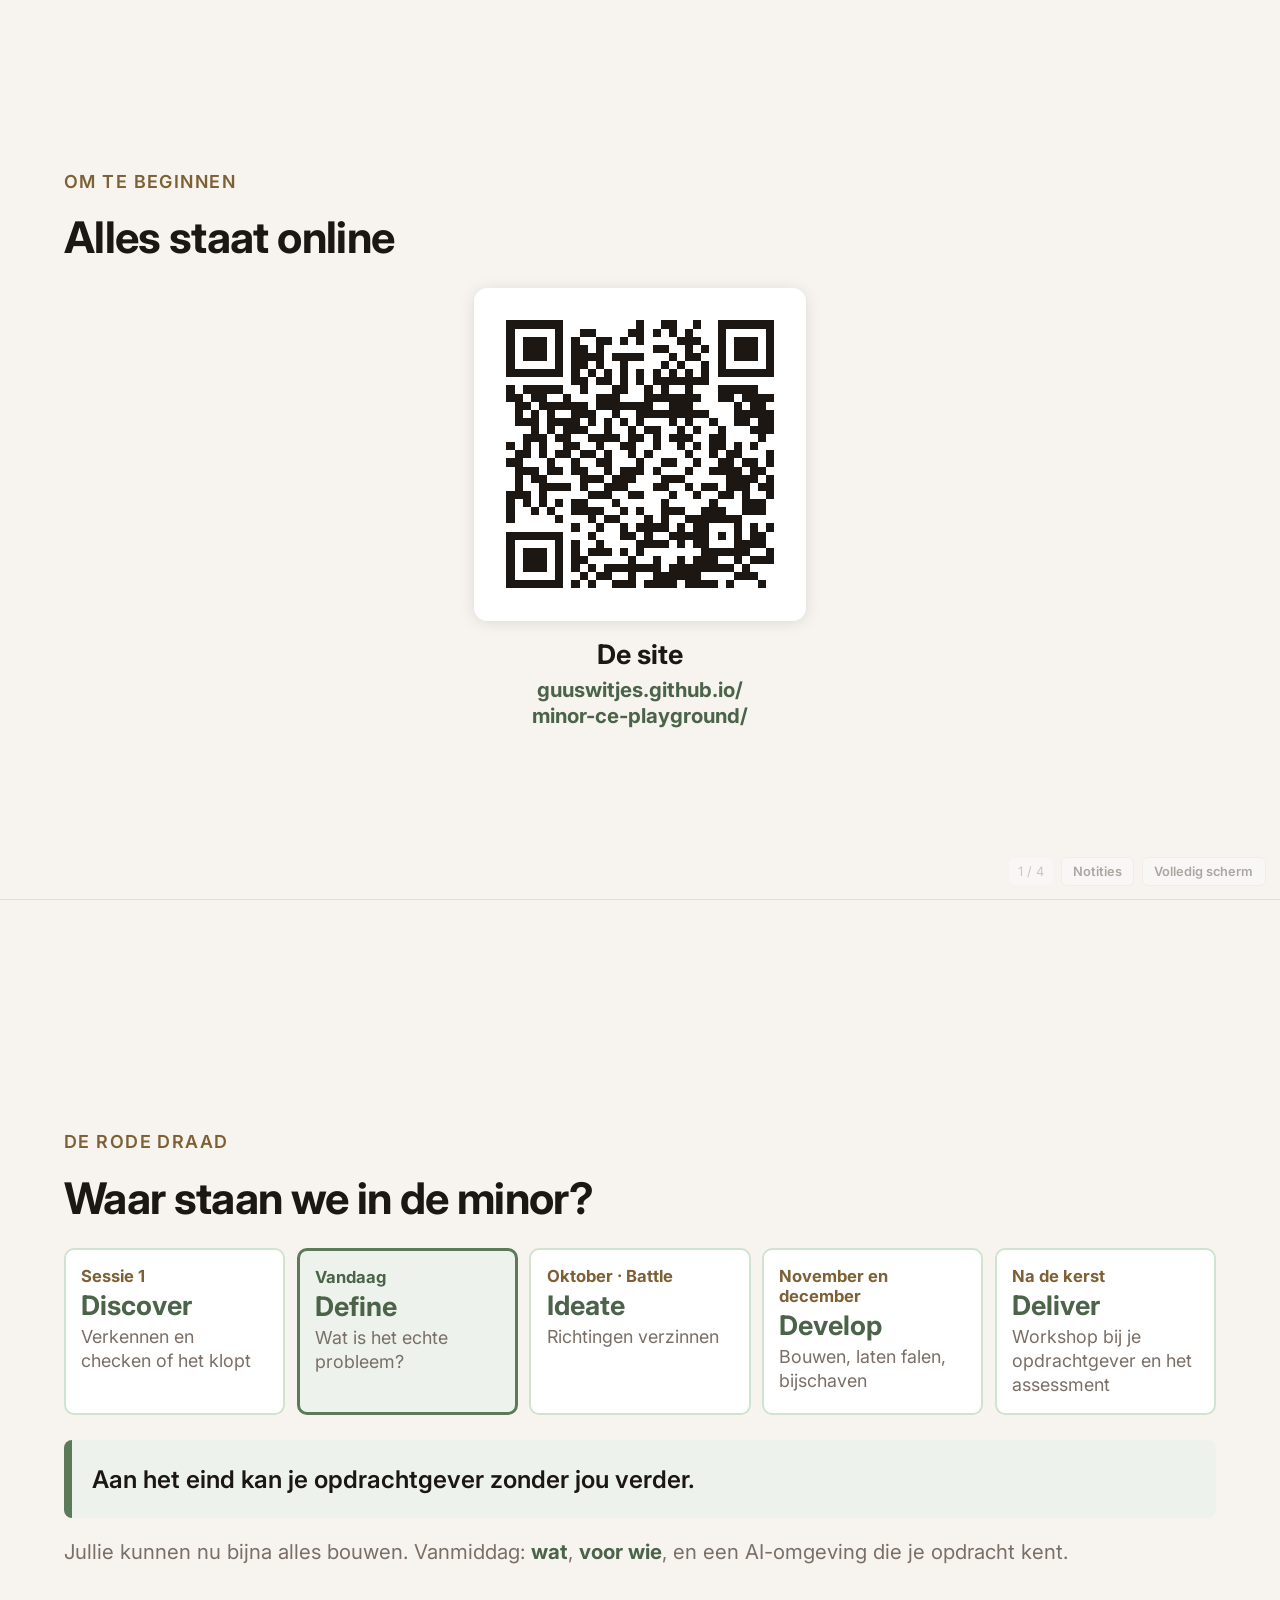
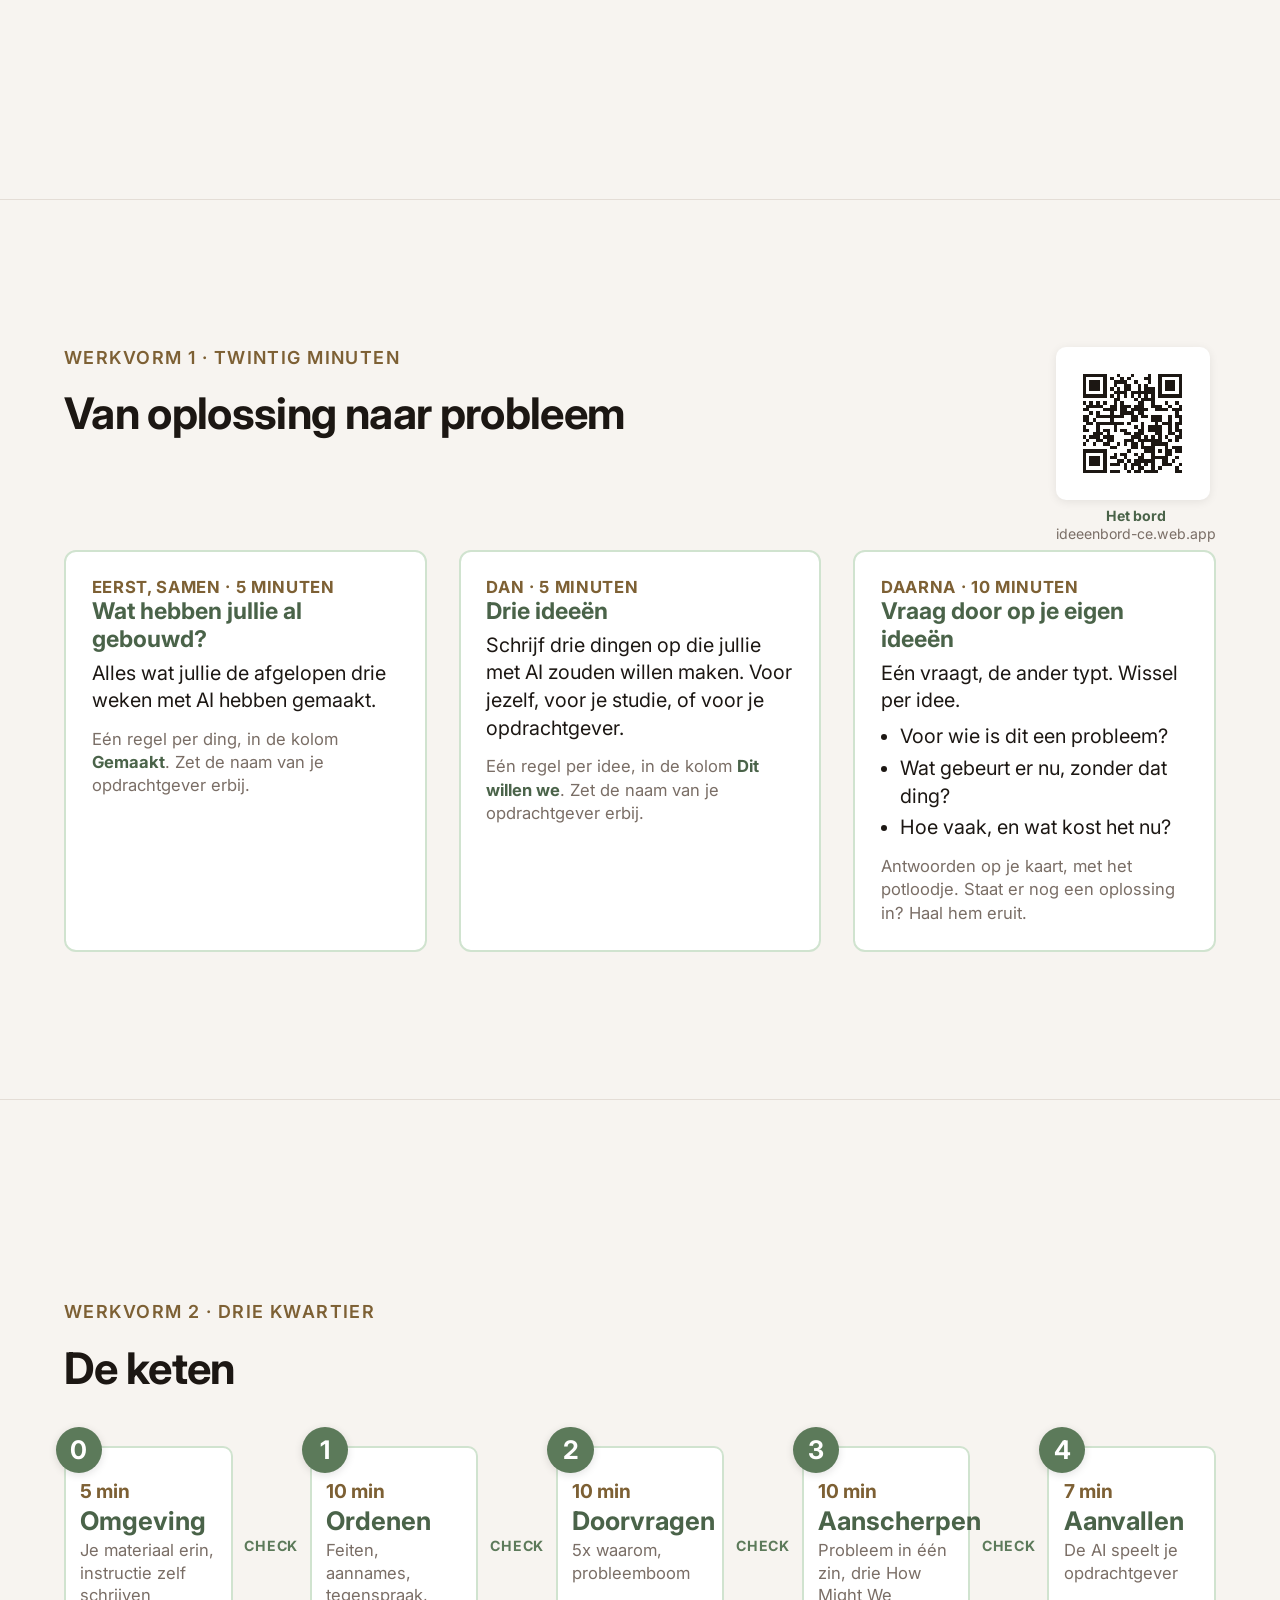
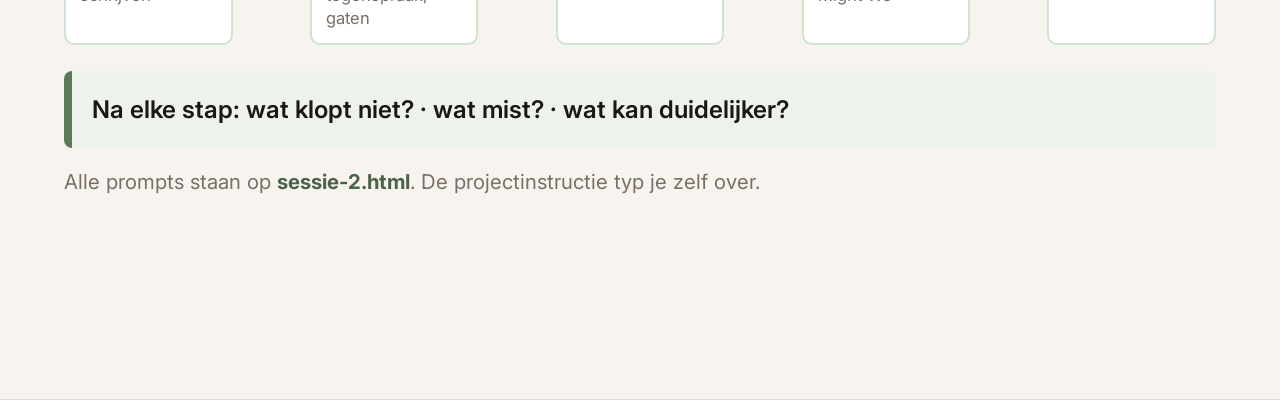
==== commit d7dd5ec2: "Sprekersnotities kort, in punten; laptopzin weg Co-Authored-By: Claude Opus 5.5 (1M context) <norepl" ====
--- a/beamer-2.html
+++ b/beamer-2.html
@@ -228,7 +228,7 @@
     }
     .keten { margin-top: clamp(1.2rem, 2.2vw, 2.2rem); }
     .stap .nr {
-      font-size: clamp(0.95rem, 1.5vw, 1.6rem);
+      font-size: clamp(1.05rem, 2vw, 1.8rem);
       font-weight: 700;
       color: var(--accent-donker);
       line-height: 1.1;
@@ -246,32 +246,6 @@
       letter-spacing: 0.06em;
       color: var(--accent);
     }
-    .sporenrij {
-      display: flex;
-      align-items: stretch;
-      gap: clamp(0.5rem, 1vw, 1rem);
-      margin-top: clamp(0.8rem, 1.6vw, 1.5rem);
-    }
-    .spoor-blok {
-      flex: 1 1 0;
-      border: 2px dashed var(--accent-medium);
-      border-radius: 10px;
-      padding: clamp(0.5rem, 1vw, 1rem) clamp(0.7rem, 1.3vw, 1.3rem);
-      display: flex;
-      flex-direction: column;
-      gap: 0.15em;
-    }
-    .spoor-blok:first-child { border-style: solid; border-color: var(--accent); background: #fff; }
-    .volgorde {
-      font-size: clamp(0.72rem, 1.1vw, 1.05rem);
-      font-weight: 700;
-      text-transform: uppercase;
-      letter-spacing: 0.06em;
-      color: var(--warm);
-    }
-    .spoor-naam { font-size: clamp(0.95rem, 1.7vw, 1.6rem); font-weight: 700; color: var(--accent-donker); }
-    .spoor-uit { font-size: clamp(0.8rem, 1.3vw, 1.25rem); color: var(--text-muted); }
-    .pijl { align-self: center; font-size: clamp(1.2rem, 2.2vw, 2.2rem); color: var(--accent); font-weight: 700; }
     .drievragen {
       background: var(--accent-licht);
       border-left: clamp(5px, 0.7vw, 10px) solid var(--accent);
@@ -312,7 +286,7 @@
     </div>
   </section>
 
-  <section data-notes="14:33 TOT 14:42&#10;&#10;RODE DRAAD&#10;- Einddoel: opdrachtgever kan zonder jou verder&#10;- Vandaag is het scharnier: van verzamelen naar kiezen&#10;&#10;DE DRAAI&#10;- Wat kun je nu dat je eind augustus nog niet kon?&#10;- Wie vroeg op 14 sep in een keer om een hele site?&#10;- Bouwen lukt. Nu: wat bouw je, en voor wie?&#10;- Hulpmiddel 11: goed antwoord op de verkeerde vraag is nog steeds fout&#10;- NIET Fabians zin over &quot;tool zonder scherp probleem&quot; (12 okt)&#10;&#10;BELOFTE, om 16:15 heb je:&#10;1. Probleem in een zin + How Might We (paper 1 okt)&#10;2. Een AI-omgeving die je opdracht kent&#10;3. Een idee op de lijst&#10;- Werkvorm 2: iedereen eerst spoor A, wie klaar is door naar B&#10;&#10;14:40 JOUW VERHAAL, 2 min&#10;- Eerst het probleem, dan wat je bouwde&#10;- Loop alleen met demo-wereld">
+  <section data-notes="14:33 TOT 14:42&#10;&#10;RODE DRAAD&#10;- Einddoel: opdrachtgever kan zonder jou verder&#10;- Vandaag is het scharnier: van verzamelen naar kiezen&#10;&#10;DE DRAAI&#10;- Wat kun je nu dat je eind augustus nog niet kon?&#10;- Wie vroeg op 14 sep in een keer om een hele site?&#10;- Bouwen lukt. Nu: wat bouw je, en voor wie?&#10;- Hulpmiddel 11: goed antwoord op de verkeerde vraag is nog steeds fout&#10;- NIET Fabians zin over &quot;tool zonder scherp probleem&quot; (12 okt)&#10;&#10;BELOFTE, om 16:15 heb je:&#10;1. Probleem in een zin + How Might We (paper 1 okt)&#10;2. Een AI-omgeving die je opdracht kent&#10;3. Een idee op de lijst&#10;- Keuze werkvorm 2: opdracht scherp of tool briefen&#10;&#10;14:40 JOUW VERHAAL, 2 min&#10;- Eerst het probleem, dan wat je bouwde&#10;- Loop alleen met demo-wereld">
     <div class="tijd">De rode draad</div>
     <h2>Waar staan we in de minor?</h2>
     <div class="fasen">
@@ -369,7 +343,7 @@
     </div>
   </section>
 
-  <section data-notes="15:10 TOT 15:55&#10;&#10;WAAROM&#10;- Een omgeving die je opdracht kent, voor de hele minor&#10;- Komt terug in sessie 4 en 5&#10;- Rommel erin is rommel eruit, dus nu scherp maken&#10;&#10;DE STAPPEN&#10;1. Ordenen: waar rust het op? Aannames mogen, niet als feit&#10;2. Probleemboom: van symptoom naar oorzaak. Waar heeft de opdrachtgever invloed?&#10;3. Aanscherpen: probleem in een zin = bouwsteen 1 paper&#10;4. Aanvallen: een toets. Levert vragen voor de opdrachtgever&#10;&#10;VOOR STAP 0&#10;- AVG: geen namen, geen interne stukken&#10;- Iedereen eerst spoor A&#10;- Naar B? Eerst probleem in een zin laten zien&#10;&#10;RONDLOPEN&#10;- Stap 1: twee feiten teruggezocht?&#10;- Niks aangepast? Ladder zonder AANNAME? &quot;En&quot; in het probleem?&#10;&#10;15:55 OOGST&#10;- Bord op de beamer: ideeenbord-ce.web.app/beamer.html&#10;- 3 duo&#x27;s: bij welke stap moest je iets overdoen?&#10;&#10;16:08 AFSLUITEN&#10;- Drie vingers: probleem, omgeving, idee op de lijst&#10;- Lijst = aanbod voor kortcyclisch 2 (15 okt)&#10;- Sessie 3: 8 okt&#10;- Foto van het bord">
+  <section data-notes="15:10 TOT 15:55&#10;&#10;WAAROM&#10;- Een omgeving die je opdracht kent, voor de hele minor&#10;- Komt terug in sessie 4 en 5&#10;- Rommel erin is rommel eruit, dus nu scherp maken&#10;&#10;DE STAPPEN&#10;1. Ordenen: waar rust het op? Aannames mogen, niet als feit&#10;2. Probleemboom: van symptoom naar oorzaak. Waar heeft de opdrachtgever invloed?&#10;3. Aanscherpen: probleem in een zin = bouwsteen 1 paper&#10;4. Aanvallen: een toets. Levert vragen voor de opdrachtgever&#10;&#10;VOOR STAP 0&#10;- AVG: geen namen, geen interne stukken&#10;- Spoor A standaard. B alleen met probleem in een zin&#10;&#10;RONDLOPEN&#10;- Stap 1: twee feiten teruggezocht?&#10;- Niks aangepast? Ladder zonder AANNAME? &quot;En&quot; in het probleem?&#10;&#10;15:55 OOGST&#10;- Bord op de beamer: ideeenbord-ce.web.app/beamer.html&#10;- 3 duo&#x27;s: bij welke stap moest je iets overdoen?&#10;&#10;16:08 AFSLUITEN&#10;- Drie vingers: probleem, omgeving, idee op de lijst&#10;- Lijst = aanbod voor kortcyclisch 2 (15 okt)&#10;- Sessie 3: 8 okt&#10;- Foto van het bord">
     <div class="tijd">Werkvorm 2 &middot; drie kwartier</div>
     <h2>De keten</h2>
     <div class="keten">
@@ -385,11 +359,6 @@
     </div>
     <div class="drievragen">
       <p>Na elke stap: wat klopt niet? &middot; wat mist? &middot; wat kan duidelijker?</p>
-    </div>
-    <div class="sporenrij">
-      <div class="spoor-blok"><span class="volgorde">Eerst &middot; iedereen</span><span class="spoor-naam">Spoor A &middot; je opdracht scherp</span><span class="spoor-uit">Probleem in &eacute;&eacute;n zin, voor je paper</span></div>
-      <div class="pijl">&rarr;</div>
-      <div class="spoor-blok"><span class="volgorde">Klaar met A?</span><span class="spoor-naam">Spoor B &middot; een tool briefen</span><span class="spoor-uit">Een idee van het bord, als briefing voor Claude Code of Codex</span></div>
     </div>
     <p class="sub">Alle prompts staan op <strong>sessie-2.html</strong>. De projectinstructie typ je zelf over.</p>
   </section>
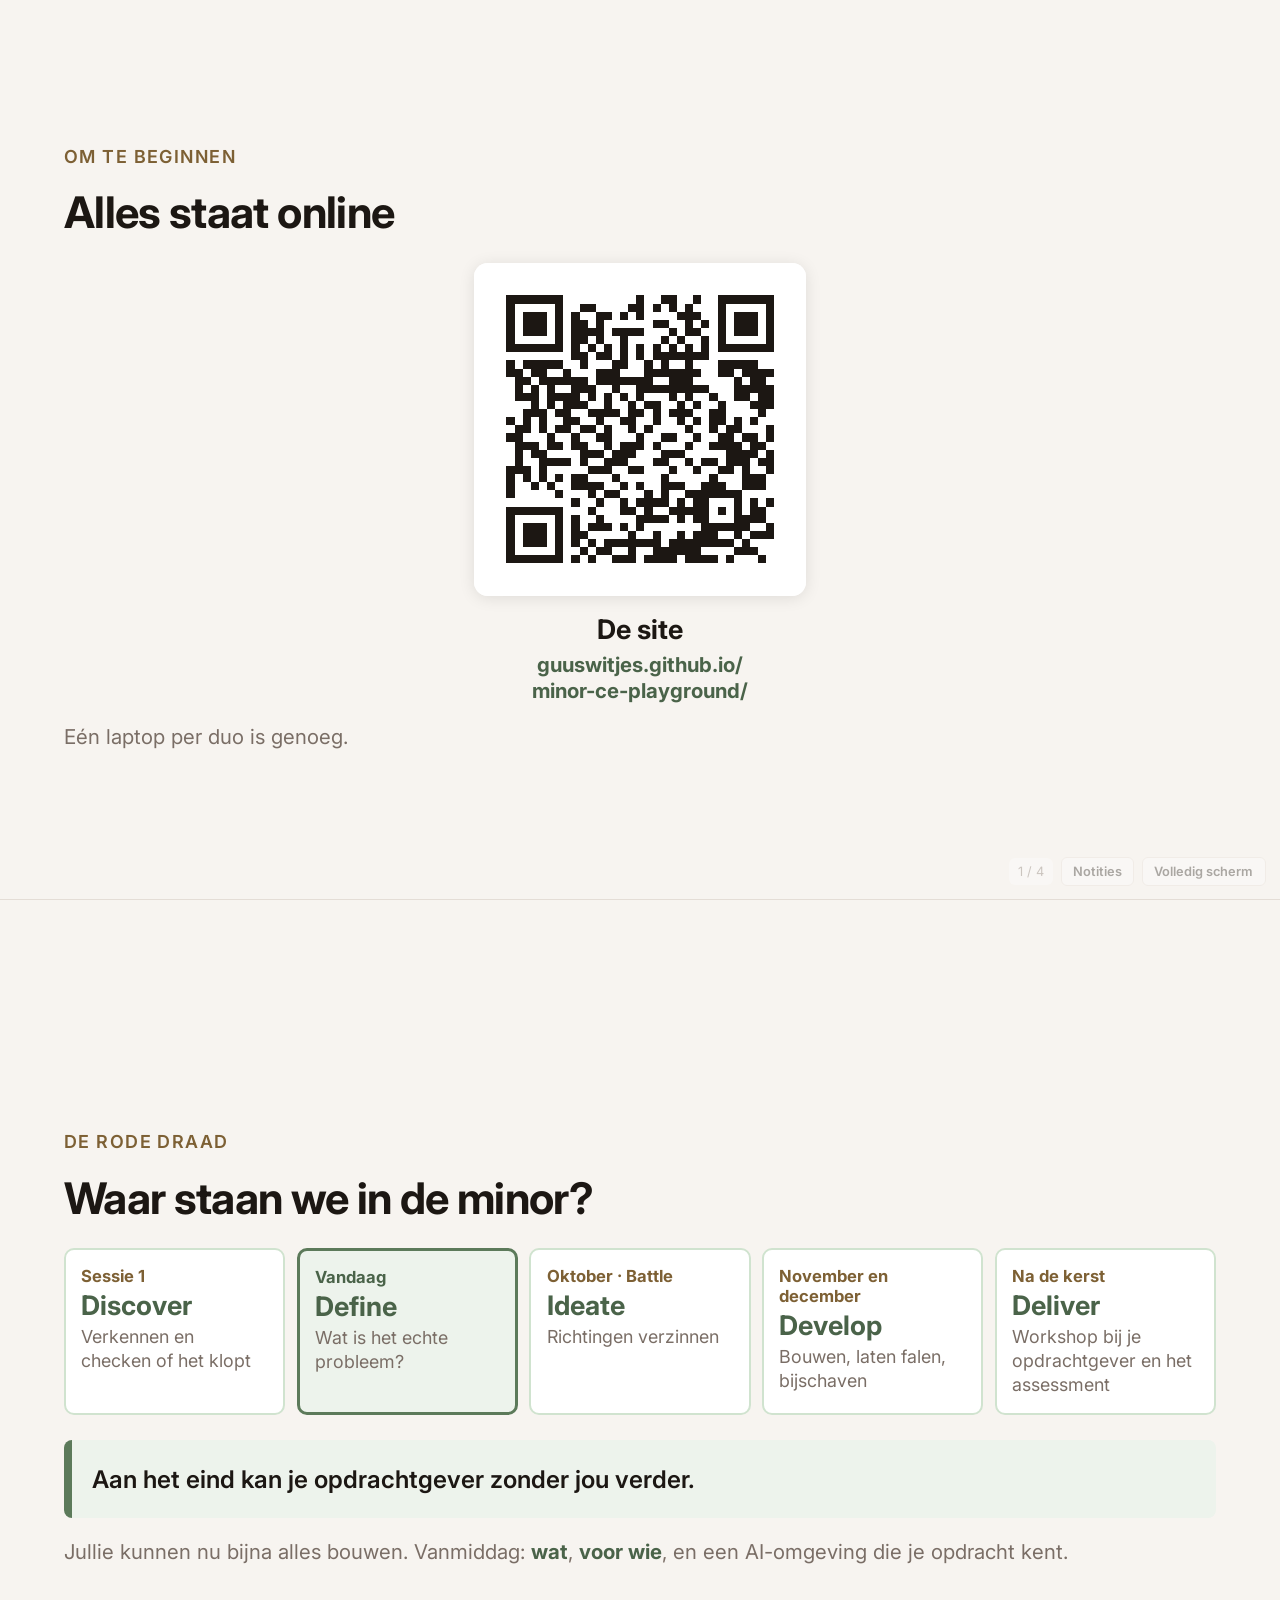
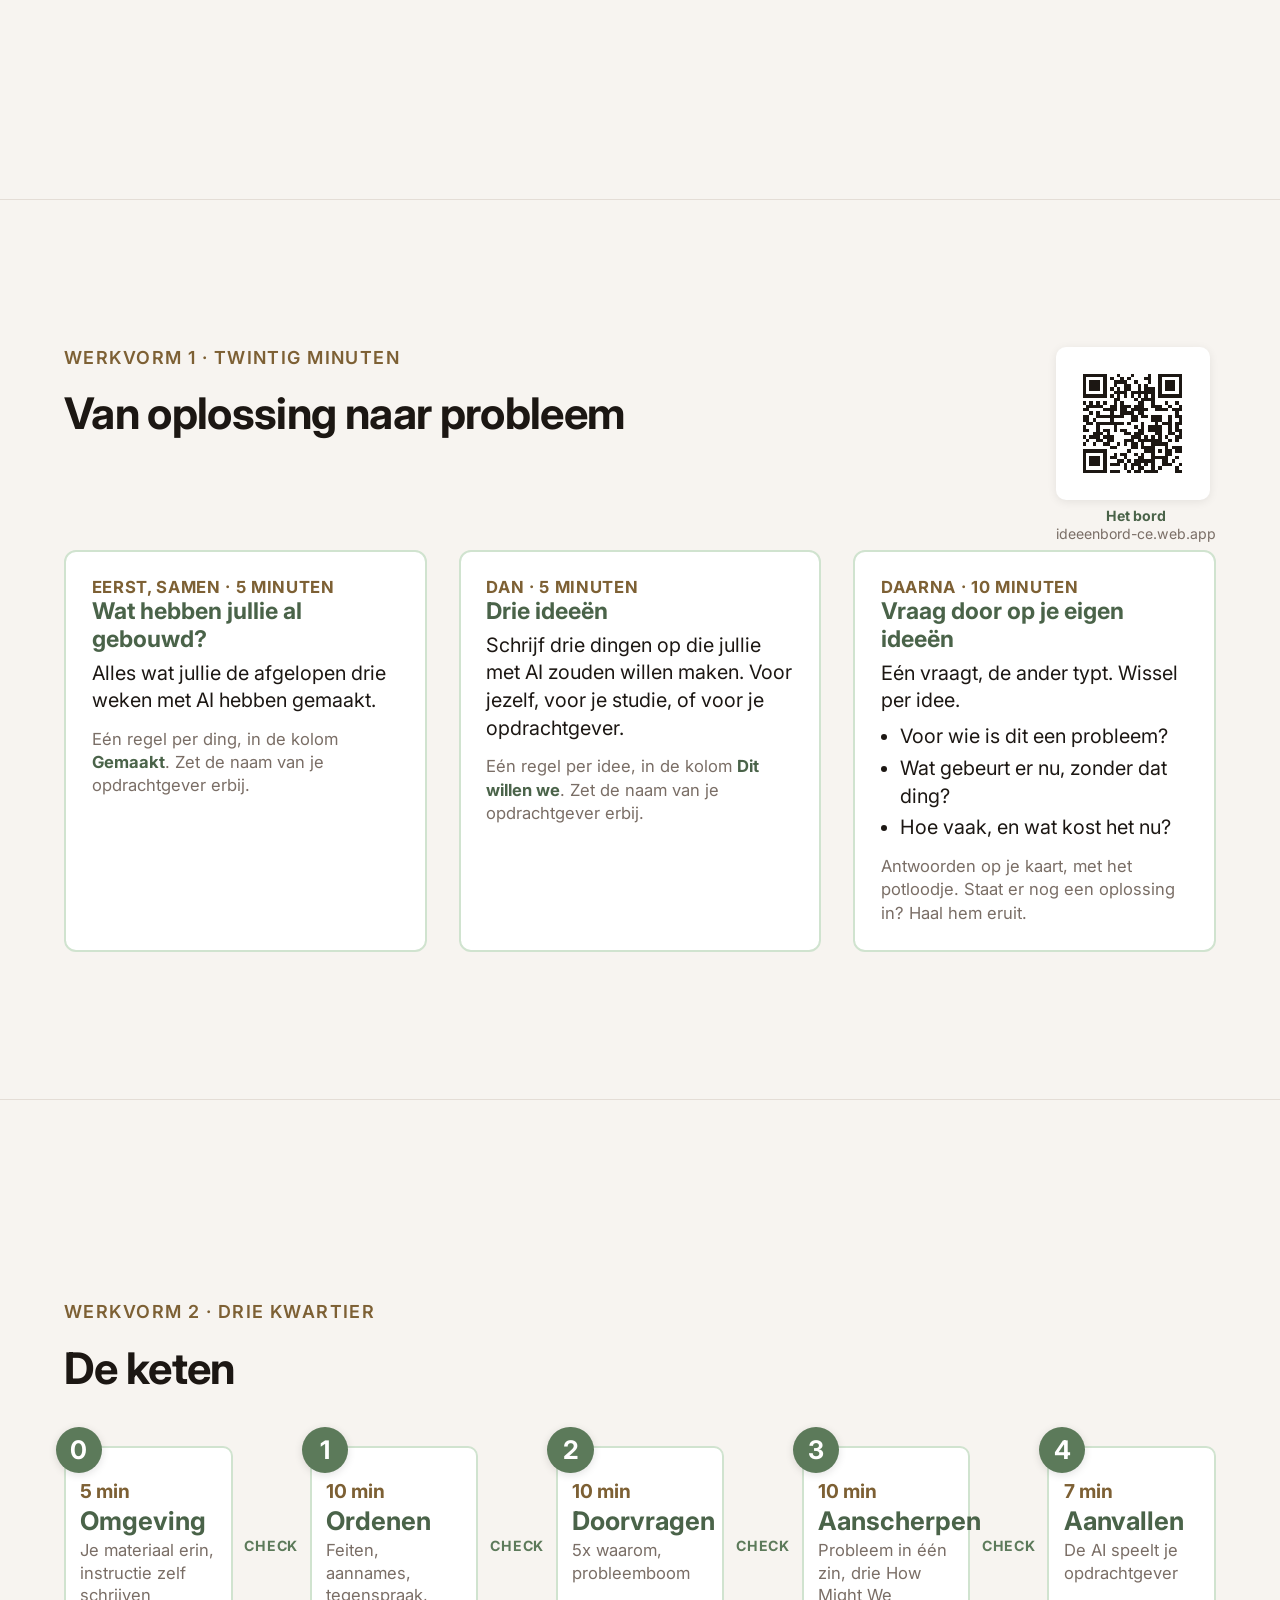
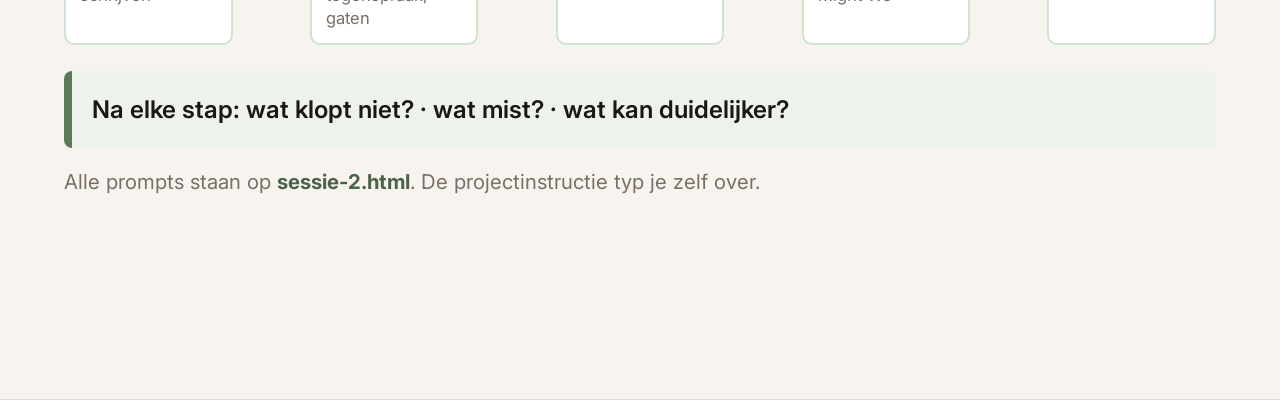
==== commit 1bff9559: "Een QR per plek: site op scherm 1, bord bij werkvorm 1; keten met nummers op de hoek Werkvorm 1 past" ====
--- a/beamer-2.html
+++ b/beamer-2.html
@@ -274,7 +274,7 @@
 </head>
 <body>
 
-  <section data-notes="TOT 14:33&#10;&#10;- Geen introductie van jezelf&#10;- Open de site, een laptop per duo&#10;- Bord komt pas bij werkvorm 1">
+  <section data-notes="DIT SCHERM BLIJFT STAAN TOT 14:33.&#10;&#10;14:30. Geen introductie van jezelf. Zeg alleen: open de site, een laptop per duo. Drie minuten. De voorpagina brengt ze naar sessie 2. Het bord komt pas bij werkvorm 1, met een eigen QR op dat scherm.&#10;&#10;Klik door zodra de meesten binnen zijn. Alleen dit scherm en werkvorm 1 hebben een QR. Wie de site kwijt is: guuswitjes.github.io/minor-ce-playground.">
     <div class="tijd">Om te beginnen</div>
     <h2>Alles staat online</h2>
     <div class="openrij">
@@ -284,9 +284,10 @@
         <p class="qr-url">guuswitjes.github.io/<br>minor-ce-playground/</p>
       </div>
     </div>
+    <p class="sub">E&eacute;n laptop per duo is genoeg.</p>
   </section>
 
-  <section data-notes="14:33 TOT 14:42&#10;&#10;RODE DRAAD&#10;- Einddoel: opdrachtgever kan zonder jou verder&#10;- Vandaag is het scharnier: van verzamelen naar kiezen&#10;&#10;DE DRAAI&#10;- Wat kun je nu dat je eind augustus nog niet kon?&#10;- Wie vroeg op 14 sep in een keer om een hele site?&#10;- Bouwen lukt. Nu: wat bouw je, en voor wie?&#10;- Hulpmiddel 11: goed antwoord op de verkeerde vraag is nog steeds fout&#10;- NIET Fabians zin over &quot;tool zonder scherp probleem&quot; (12 okt)&#10;&#10;BELOFTE, om 16:15 heb je:&#10;1. Probleem in een zin + How Might We (paper 1 okt)&#10;2. Een AI-omgeving die je opdracht kent&#10;3. Een idee op de lijst&#10;- Keuze werkvorm 2: opdracht scherp of tool briefen&#10;&#10;14:40 JOUW VERHAAL, 2 min&#10;- Eerst het probleem, dan wat je bouwde&#10;- Loop alleen met demo-wereld">
+  <section data-notes="DIT SCHERM BLIJFT STAAN VAN 14:33 TOT 14:42.&#10;&#10;14:33, DE RODE DRAAD. Het uitgangspunt van de minor: aan het eind heeft je opdrachtgever iets waar hij zonder jou mee verder kan. Daar loopt alles naartoe. Discover, sessie 1: verkennen en checken of het klopt. Define, vandaag: wat is het echte probleem? Ideate, oktober: richtingen verzinnen, sessie 3 op 8 oktober en de Battle op 15 oktober. Develop, november en december: bouwen, laten falen, bijschaven. Deliver, na de kerst: workshop bij je opdrachtgever en het assessment. Vandaag is het scharnier. Tot nu toe verzamelden jullie, vanaf vandaag kies je.&#10;&#10;DE DRAAI. Twee vragen aan de groep. Een: wat kun je nu maken dat je eind augustus nog niet kon? Twee: wie heeft op 14 september in een keer om een complete site gevraagd, wat kwam eruit? Dan de draai in je eigen woorden: het bouwen lukt dus, wat nog niet vanzelf gaat is weten wat je bouwt en voor wie. Citeer hulpmiddel 11: een goed antwoord op de verkeerde vraag is nog steeds fout. LET OP: gebruik Fabians zin over een tool zonder scherp probleem NIET, die is van zijn training op 12 oktober.&#10;&#10;DE BELOFTE, drie dingen, zeg ze hardop. Een: een probleemdefinitie in een zin met een How Might We, voor je paper van 1 oktober. Twee: een omgeving die je opdrachtgever kent, en die bouw je vanmiddag. Drie: een idee op de lijst van de groep. Zeg erbij dat punt twee het ding is dat ze maken, anders voelt dit als een middag praten. En de keuze: waar stop je de 45 minuten in, je opdracht scherp krijgen of een tool briefen?&#10;&#10;14:40. Twee minuten je eigen verhaal: eerst welk probleem je had, pas daarna wat je maakte. Loop met een lege of demo-wereld, of deze site. Geen echte gegevens op de beamer.&#10;&#10;AFSLUITEN VAN DIT SCHERM, de zin onderaan: jullie kunnen nu bijna alles bouwen. Vanmiddag zorgen we dat je weet wat, voor wie, en dat je AI-omgeving je opdracht net zo goed kent als jij.">
     <div class="tijd">De rode draad</div>
     <h2>Waar staan we in de minor?</h2>
     <div class="fasen">
@@ -302,7 +303,7 @@
     <p class="sub">Jullie kunnen nu bijna alles bouwen. Vanmiddag: <strong>wat</strong>, <strong>voor wie</strong>, en een AI-omgeving die je opdracht kent.</p>
   </section>
 
-  <section data-notes="14:42 TOT 15:10&#10;&#10;WAAROM&#10;- Zien waar je staat + bedenken wat je wilt&#10;- Gemaakt: een maand geleden kon je dit niet&#10;- Idee&euml;n liefst voor je opdracht: 12 okt challenge, 15 okt Battle, november prototype&#10;- Doorvragen = met de hand wat werkvorm 2 met AI doet&#10;&#10;14:42 SAMEN&#10;- Laat de bord-QR scannen&#10;- Kolom Gemaakt, 5 min&#10;- Lees er 4 of 5 voor&#10;&#10;14:47 DRIE IDEE&Euml;N&#10;- Vrij laten, oplossingen zijn prima&#10;- Niks? Startlijst onderaan sessie-2.html&#10;&#10;14:52 DOORVRAGEN&#10;- Vrager houdt zich aan de drie vragen&#10;- Wissel per idee, potloodje op de kaart&#10;- Rondlopen weegt zwaar hier&#10;&#10;SPIEKBRIEFJE&#10;- &quot;Een app die&quot;: voor wie, en wat doen ze nu?&#10;- &quot;Bewustwording&quot;: bij wie, wat doen ze daarna anders?&#10;- &quot;En&quot; erin: dat zijn er twee&#10;- Te groot: wat kan in twee weken?&#10;&#10;15:02 RONDE, 3 duo&#x27;s&#10;- Welk idee sneuvelde? Welk werd scherper?&#10;- Brug: nu met AI, op al je materiaal">
+  <section data-notes="DIT SCHERM BLIJFT STAAN VAN 14:42 TOT 15:10.&#10;&#10;WAAROM DEZE WERKVORM, vertel dit voor je begint. Twee dingen tegelijk: zien waar je staat, en bedenken wat je wilt.&#10;&#10;Kolom Gemaakt: een maand geleden konden de meesten geen website bouwen. Nu staan er een GPT, een deep research, een website, een portfolio-app. Sta daar even bij stil. De vraag of je iets kunt bouwen is beantwoord. De vraag wordt: wat bouw je, en voor wie?&#10;&#10;Kolom Dit willen we: nieuwe ideeën. Voor jezelf mag, maar liefst voor je opdracht, want er liggen drie haakjes. 12 oktober Fabians challenge Tool voor je opdrachtgever. 15 oktober kortcyclisch project 2 en de Battle. En in november moet je prototype een werkend proces worden. Wie vandaag een scherp idee op het bord zet, heeft daar straks een begin.&#10;&#10;Het doorvragen laat zien dat bijna elk idee een oplossing is. De drie vragen maken er een probleem van. Dat is met de hand, op een regel, wat werkvorm 2 straks met AI doet op al je materiaal.&#10;&#10;14:42, EERST SAMEN. De QR van het bord staat rechtsboven, laat ze die nu scannen. Vraag klassikaal: wat hebben jullie de afgelopen drie weken met AI gebouwd? Elk duo zet het op het bord in de linkerkolom, Gemaakt, een regel per ding. Vijf minuten. Lees er vier of vijf hardop voor, van verschillende duo&#x27;s. Dat laat zien hoeveel ze al kunnen, en om 15:55 kom je op deze kolom terug.&#10;&#10;14:47, DRIE IDEE&Euml;N. Laat ze bij dit blok vrij. Wat er komt zijn bijna allemaal oplossingen: een app die, een chatbot voor, een dashboard met. Dat is precies de bedoeling, dat is het materiaal voor het derde blok. Duo&#x27;s die niets verzinnen stuur je naar de startlijst onderaan sessie-2.html.&#10;&#10;Bij het derde blok: zeg dat de vrager zich strikt aan de drie vragen houdt en niets invult voor de ander, en dat ze per idee wisselen. Het potloodje staat rechtsboven op hun eigen kaart.&#10;&#10;DIT IS ZWAKKER DAN RUILEN MET EEN ANDER DUO, want twee mensen die aan hetzelfde idee hangen zien dezelfde oplossing. Jouw rondlopen is hier dus het belangrijkst. Spiekbriefje. Bij &quot;een app die&quot;: voor wie is dat een probleem en wat doen ze nu? Bij &quot;een chatbot voor de opdrachtgever&quot;: welke vragen blijven daar nu liggen, en hoe vaak? Bij &quot;meer bewustwording van&quot;: bij wie, en wat doen ze daarna anders? Een idee met &quot;en&quot; erin: dat zijn er twee, laat ze kiezen. Te groot: wat kun je in twee weken laten zien?&#10;&#10;15:02. Ronde met drie duo&#x27;s, twee vragen: welk idee sneuvelde toen het een probleem moest worden, en welk werd scherper? Het eerste is het interessantst. Daarna de brug: dit deden jullie met de hand op een regel, nu doen we het met AI op alles wat je verzameld hebt.">
     <div class="kopregel">
       <div>
         <div class="tijd">Werkvorm 1 &middot; twintig minuten</div>
@@ -343,7 +344,7 @@
     </div>
   </section>
 
-  <section data-notes="15:10 TOT 15:55&#10;&#10;WAAROM&#10;- Een omgeving die je opdracht kent, voor de hele minor&#10;- Komt terug in sessie 4 en 5&#10;- Rommel erin is rommel eruit, dus nu scherp maken&#10;&#10;DE STAPPEN&#10;1. Ordenen: waar rust het op? Aannames mogen, niet als feit&#10;2. Probleemboom: van symptoom naar oorzaak. Waar heeft de opdrachtgever invloed?&#10;3. Aanscherpen: probleem in een zin = bouwsteen 1 paper&#10;4. Aanvallen: een toets. Levert vragen voor de opdrachtgever&#10;&#10;VOOR STAP 0&#10;- AVG: geen namen, geen interne stukken&#10;- Spoor A standaard. B alleen met probleem in een zin&#10;&#10;RONDLOPEN&#10;- Stap 1: twee feiten teruggezocht?&#10;- Niks aangepast? Ladder zonder AANNAME? &quot;En&quot; in het probleem?&#10;&#10;15:55 OOGST&#10;- Bord op de beamer: ideeenbord-ce.web.app/beamer.html&#10;- 3 duo&#x27;s: bij welke stap moest je iets overdoen?&#10;&#10;16:08 AFSLUITEN&#10;- Drie vingers: probleem, omgeving, idee op de lijst&#10;- Lijst = aanbod voor kortcyclisch 2 (15 okt)&#10;- Sessie 3: 8 okt&#10;- Foto van het bord">
+  <section data-notes="DIT SCHERM BLIJFT STAAN VAN 15:10 TOT 15:55. De tijden erop sturen de duo&#x27;s, jij loopt rond.&#10;&#10;15:10. Drie minuten uitleg, niet meer. Je doet het in vier stappen, na elke stap kijk je zelf en pas je aan voor je verdergaat, de output van de ene stap is de input van de volgende. De drie vragen kennen ze van training 1.&#10;&#10;WAAROM DEZE WERKVORM. Je bouwt een omgeving in ChatGPT of Claude die je opdracht kent: al je relevante documentatie erin, je data op orde, en een instructie die je zelf schrijft. Daar blijf je de hele minor vragen aan stellen. In sessie 4 onderbouw je er je ideekeuze mee, in sessie 5 bouw je er een werkende keten omheen. Zonder die omgeving begint elk gesprek met AI weer bij nul. Een omgeving vol rommel geeft rommel terug, dus die maak je vandaag meteen scherp. Dat doen de vier stappen.&#10;&#10;WAAROM ELKE STAP.&#10;Stap 1, ordenen: alles bij elkaar, en checken waar het op rust. Aannames mogen, als ze er maar niet als feit in staan. Het is de bronnencheck van sessie 1, nu op je eigen materiaal.&#10;Stap 2, doorvragen: je opdrachtgever levert meestal een symptoom of een oplossing aan. 5x waarom en de probleemboom brengen je van wat je ziet naar waar het vandaan komt. Bij elke oorzaak zie je of je opdrachtgever er invloed op heeft, en dat bepaalt waar jouw project iets kan doen. Elke trede die op een aanname rust, is een vraag voor je opdrachtgever. De oorzaak kies je zelf.&#10;Stap 3, aanscherpen: de opdracht als probleem in een zin, plus een How Might We. Dat is bouwsteen 1 van je project paper voor 1 oktober.&#10;Stap 4, aanvallen: geen verdere verbetering maar een toets. De AI speelt je opdrachtgever en zoekt de zwakste plek. Je houdt drie vragen over voor het volgende gesprek, want de echte toets doet je opdrachtgever zelf.&#10;&#10;ZEG DE AVG-REGEL VOOR STAP 0: openbare informatie, eigen deskresearch en je eigen samenvatting mogen erin, namen van personen en interne stukken niet.&#10;&#10;SPOOR KIEZEN, als keuze en niet als uitzondering: waar stop je de 45 minuten in, je opdracht scherp krijgen of een tool briefen? Spoor A blijft wel de standaard vanwege het paper van 1 oktober. Wie naar B wil, laat eerst zijn probleemdefinitie in een zin zien: geen oplossing erin en geen &quot;en&quot;. Dertig seconden per duo.&#10;&#10;STAP 1 IS DE BELANGRIJKSTE CHECK. Vraag bij elk duo actief of ze twee feiten hebben teruggezocht in hun eigen bestand. Let verder op: duo&#x27;s die na stap 1 niets aanpassen, een ladder zonder AANNAME erin, &quot;gebrek aan bewustwording&quot; als grondoorzaak, een probleem met &quot;en&quot; erin, een How Might We met de oplossing erin, en duo&#x27;s die alles plakken zonder het zelf te kunnen zeggen.&#10;&#10;15:55 OOGST. Zet het bord op de beamer: ideeenbord-ce.web.app/beamer.html. Drie duo&#x27;s uit spoor A, twee minuten per duo, een vraag: bij welke stap moest je iets overdoen? Als er tijd is een duo uit spoor B de briefing laten voorlezen.&#10;&#10;16:08 AFSLUITEN. Check met drie vingers: probleem in een zin met How Might We, staat je omgeving, staat je idee op de lijst. Dan de lijst: wie een idee ziet dat groter is kan het als kortcyclisch project 2 oppakken, oplevering 15 oktober, kom langs. Aanbieden, niet opleggen. Sessie 3 is 8 oktober: twee modellen op dezelfde vraag. Exporteer of fotografeer het bord voor je weggaat.">
     <div class="tijd">Werkvorm 2 &middot; drie kwartier</div>
     <h2>De keten</h2>
     <div class="keten">
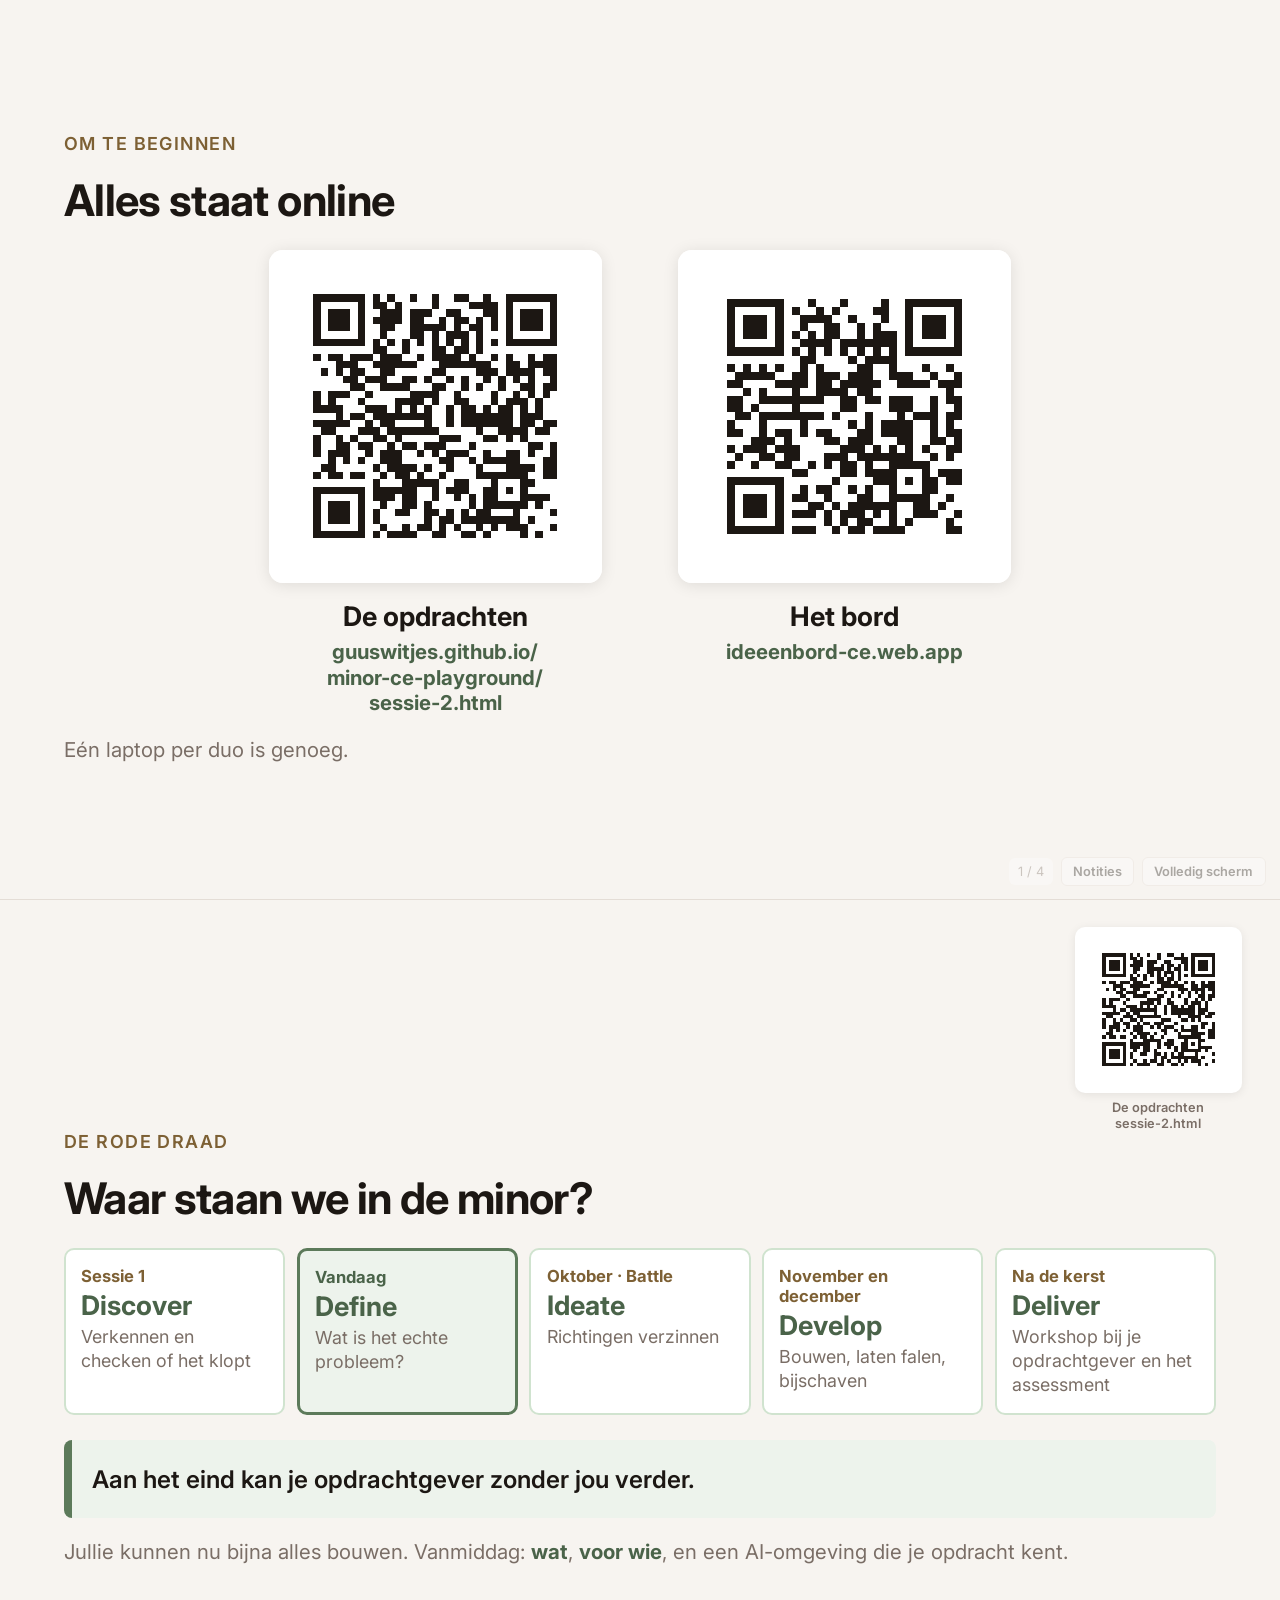
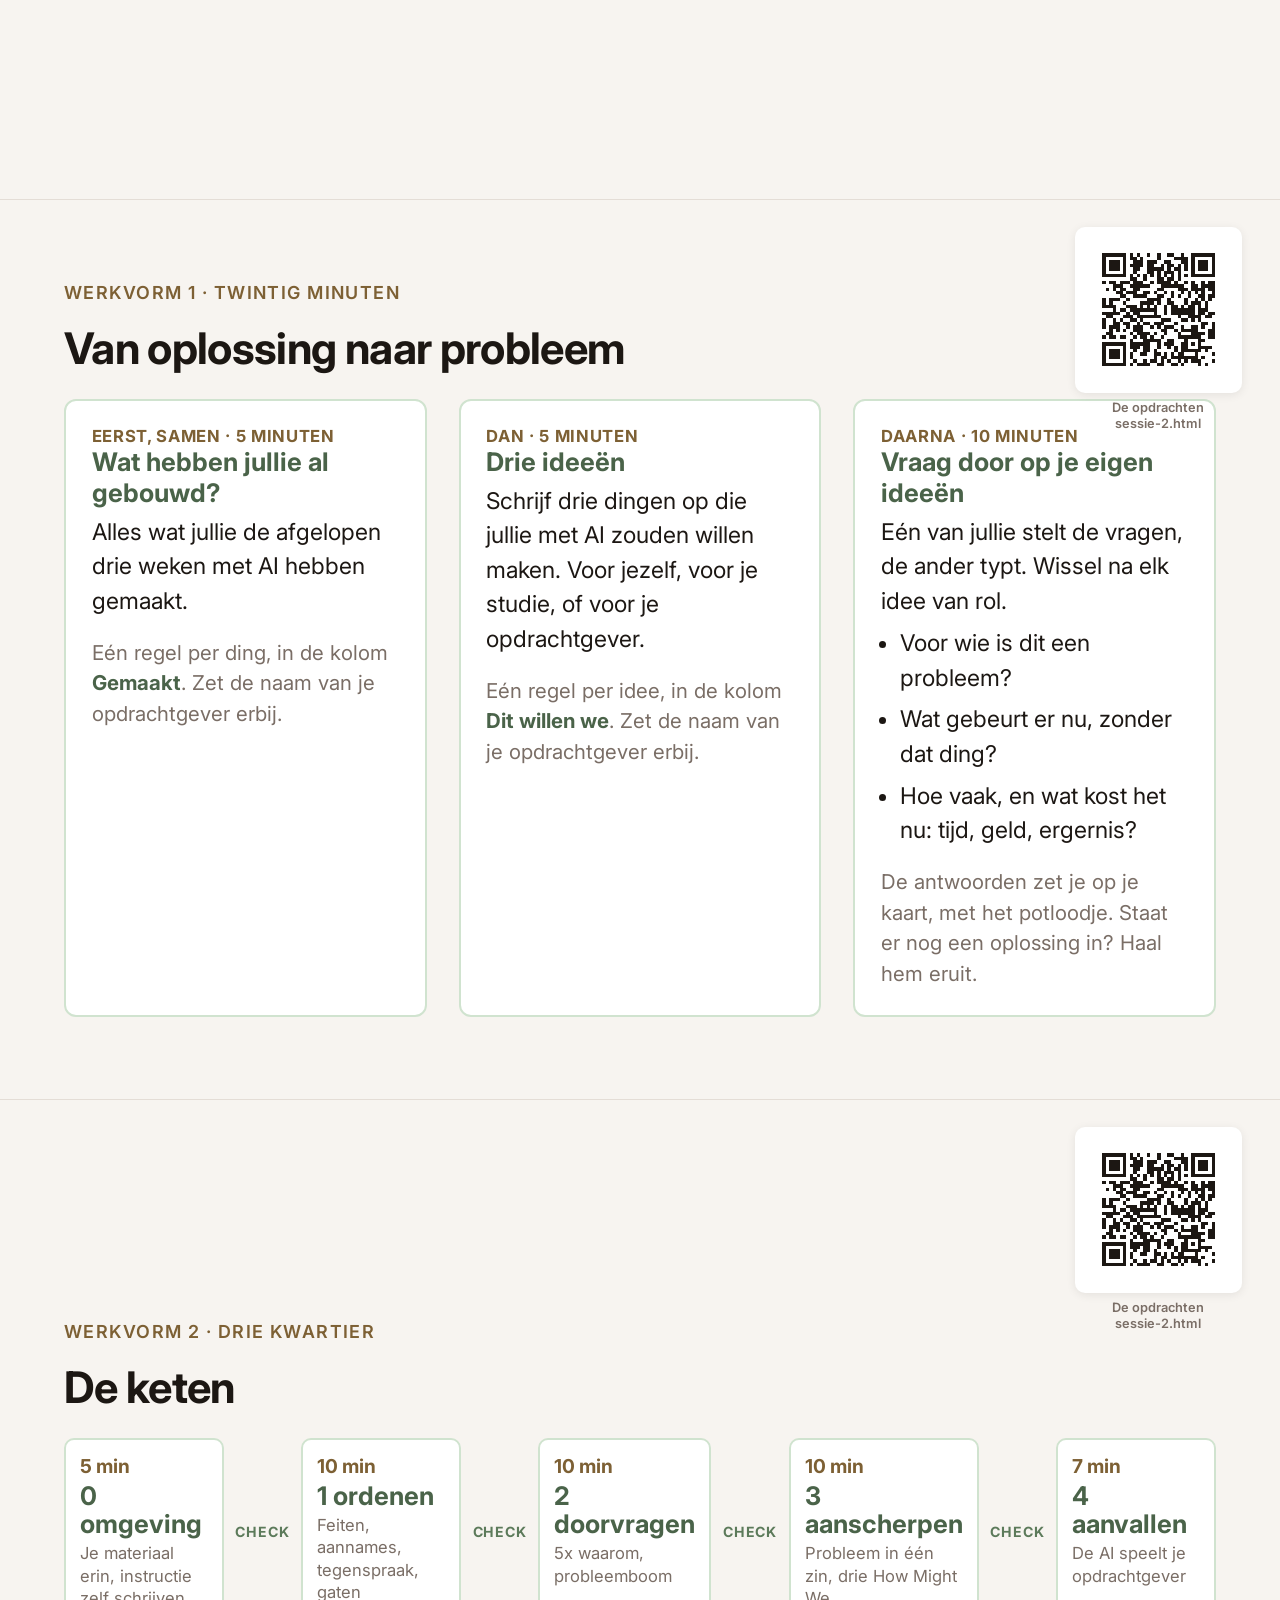
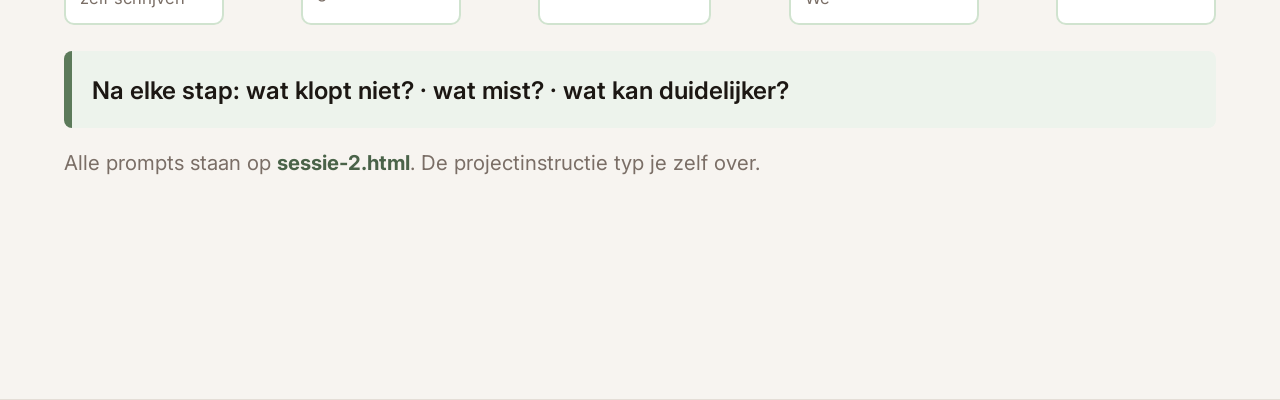
==== commit 69fd3967: "Rode draad van de minor als scherm 2, en het waarom in de notities Co-Authored-By: Claude Opus 5.5 (" ====
--- a/beamer-2.html
+++ b/beamer-2.html
@@ -94,29 +94,27 @@
       margin-top: 0.2rem;
     }
 
-    /* Werkvorm 1: kop met de QR van het bord rechts */
-    .kopregel {
-      display: flex;
-      justify-content: space-between;
-      align-items: flex-start;
-      gap: 2rem;
-      margin-bottom: 0.4rem;
-    }
-    .kopregel h2 { margin-bottom: 0; }
-    .bord-qr { text-align: center; flex: 0 0 auto; }
-    .bord-qr .kader {
-      width: clamp(120px, min(12vw, 21vh), 240px);
+    /* Kleine QR rechtsboven op de werkvormschermen */
+    .qr-hoek {
+      position: absolute;
+      top: clamp(1.2rem, 3vh, 2.5rem);
+      right: clamp(1.2rem, 3vw, 3rem);
+      width: clamp(130px, 13vw, 225px);
+      text-align: center;
+    }
+    .qr-hoek .kader {
       background: #fff;
       border-radius: 10px;
       padding: clamp(4px, 0.5vw, 9px);
       box-shadow: 0 2px 10px rgba(0,0,0,0.08);
     }
-    .bord-qr svg { display: block; width: 100%; height: auto; }
-    .bord-qr p {
-      font-size: clamp(0.75rem, min(1.1vw, 2vh), 1.2rem);
+    .qr-hoek svg { display: block; width: 100%; height: auto; }
+    .qr-hoek p {
+      font-size: clamp(0.7rem, 1vw, 1.1rem);
+      font-weight: 600;
       color: var(--text-muted);
       margin-top: 0.4rem;
-      line-height: 1.3;
+      line-height: 1.25;
     }
 
     /* De rode draad van de minor */
@@ -180,11 +178,8 @@
       letter-spacing: 0.04em;
       text-transform: uppercase;
     }
-    .opdracht p, .opdracht li { font-size: clamp(0.95rem, min(1.55vw, 2.75vh), 1.5rem); line-height: 1.4; }
-    .opdracht .sub { font-size: clamp(0.85rem, min(1.3vw, 2.3vh), 1.3rem); margin-top: 0.8rem; }
-    .opdracht h3 { font-size: clamp(1.05rem, min(1.8vw, 3.2vh), 1.7rem); }
     .opdracht ul { margin: 0.5rem 0 0 1.2em; }
-    .opdracht li { margin-bottom: 0.2em; }
+    .opdracht li { margin-bottom: 0.3em; }
 
     /* De keten, getekend */
     .keten {
@@ -209,24 +204,6 @@
       font-weight: 700;
       color: var(--warm);
     }
-    .stap { flex: 1 1 0; min-width: 0; position: relative; padding-top: clamp(1.4rem, 2.4vw, 2.4rem); }
-    .stap .badge {
-      position: absolute;
-      top: calc(-1 * clamp(1rem, 1.7vw, 1.7rem));
-      left: calc(-1 * clamp(0.5rem, 0.8vw, 0.8rem));
-      width: clamp(2.2rem, 3.6vw, 3.6rem);
-      height: clamp(2.2rem, 3.6vw, 3.6rem);
-      border-radius: 50%;
-      background: var(--accent);
-      color: #fff;
-      font-size: clamp(1.1rem, 2vw, 2rem);
-      font-weight: 700;
-      display: flex;
-      align-items: center;
-      justify-content: center;
-      box-shadow: 0 2px 8px rgba(0,0,0,0.12);
-    }
-    .keten { margin-top: clamp(1.2rem, 2.2vw, 2.2rem); }
     .stap .nr {
       font-size: clamp(1.05rem, 2vw, 1.8rem);
       font-weight: 700;
@@ -269,25 +246,31 @@
     }
     .balk button:hover { background: #fff; border-color: var(--accent); }
     .teller { color: var(--text-muted); background: rgba(255,255,255,0.92); padding: 0.35rem 0.55rem; border-radius: 6px; }
-    @media print { .balk { display: none; } section { min-height: auto; page-break-after: always; } }
+    @media print { .balk, .qr-hoek { display: none; } section { min-height: auto; page-break-after: always; } }
   </style>
 </head>
 <body>
 
-  <section data-notes="DIT SCHERM BLIJFT STAAN TOT 14:33.&#10;&#10;14:30. Geen introductie van jezelf. Zeg alleen: open de site, een laptop per duo. Drie minuten. De voorpagina brengt ze naar sessie 2. Het bord komt pas bij werkvorm 1, met een eigen QR op dat scherm.&#10;&#10;Klik door zodra de meesten binnen zijn. Alleen dit scherm en werkvorm 1 hebben een QR. Wie de site kwijt is: guuswitjes.github.io/minor-ce-playground.">
+  <section data-notes="DIT SCHERM BLIJFT STAAN TOT 14:33.&#10;&#10;14:30. Geen introductie van jezelf. Zeg alleen: open de site en het bord, een laptop per duo. Drie minuten. Het bord vullen ze pas bij werkvorm 1.&#10;&#10;Klik door zodra de meesten binnen zijn. De kleine QR blijft rechtsboven staan op de volgende schermen.">
     <div class="tijd">Om te beginnen</div>
     <h2>Alles staat online</h2>
     <div class="openrij">
       <div class="qr-kolom">
-        <div class="qr"><svg viewBox="0 0 41 41" xmlns="http://www.w3.org/2000/svg" shape-rendering="crispEdges" role="img" aria-label="QR-code naar guuswitjes.github.io/minor-ce-playground/"><rect width="41" height="41" fill="#ffffff"/><path d="M4 4h1v1h-1zM5 4h1v1h-1zM6 4h1v1h-1zM7 4h1v1h-1zM8 4h1v1h-1zM9 4h1v1h-1zM10 4h1v1h-1zM20 4h1v1h-1zM23 4h1v1h-1zM24 4h1v1h-1zM27 4h1v1h-1zM30 4h1v1h-1zM31 4h1v1h-1zM32 4h1v1h-1zM33 4h1v1h-1zM34 4h1v1h-1zM35 4h1v1h-1zM36 4h1v1h-1zM4 5h1v1h-1zM10 5h1v1h-1zM13 5h1v1h-1zM14 5h1v1h-1zM19 5h1v1h-1zM20 5h1v1h-1zM22 5h1v1h-1zM24 5h1v1h-1zM26 5h1v1h-1zM30 5h1v1h-1zM36 5h1v1h-1zM4 6h1v1h-1zM6 6h1v1h-1zM7 6h1v1h-1zM8 6h1v1h-1zM10 6h1v1h-1zM12 6h1v1h-1zM15 6h1v1h-1zM16 6h1v1h-1zM18 6h1v1h-1zM20 6h1v1h-1zM25 6h1v1h-1zM26 6h1v1h-1zM27 6h1v1h-1zM30 6h1v1h-1zM32 6h1v1h-1zM33 6h1v1h-1zM34 6h1v1h-1zM36 6h1v1h-1zM4 7h1v1h-1zM6 7h1v1h-1zM7 7h1v1h-1zM8 7h1v1h-1zM10 7h1v1h-1zM12 7h1v1h-1zM13 7h1v1h-1zM15 7h1v1h-1zM22 7h1v1h-1zM23 7h1v1h-1zM26 7h1v1h-1zM28 7h1v1h-1zM30 7h1v1h-1zM32 7h1v1h-1zM33 7h1v1h-1zM34 7h1v1h-1zM36 7h1v1h-1zM4 8h1v1h-1zM6 8h1v1h-1zM7 8h1v1h-1zM8 8h1v1h-1zM10 8h1v1h-1zM12 8h1v1h-1zM13 8h1v1h-1zM14 8h1v1h-1zM15 8h1v1h-1zM17 8h1v1h-1zM18 8h1v1h-1zM19 8h1v1h-1zM20 8h1v1h-1zM24 8h1v1h-1zM26 8h1v1h-1zM27 8h1v1h-1zM30 8h1v1h-1zM32 8h1v1h-1zM33 8h1v1h-1zM34 8h1v1h-1zM36 8h1v1h-1zM4 9h1v1h-1zM10 9h1v1h-1zM12 9h1v1h-1zM13 9h1v1h-1zM15 9h1v1h-1zM18 9h1v1h-1zM23 9h1v1h-1zM25 9h1v1h-1zM28 9h1v1h-1zM30 9h1v1h-1zM36 9h1v1h-1zM4 10h1v1h-1zM5 10h1v1h-1zM6 10h1v1h-1zM7 10h1v1h-1zM8 10h1v1h-1zM9 10h1v1h-1zM10 10h1v1h-1zM12 10h1v1h-1zM14 10h1v1h-1zM16 10h1v1h-1zM18 10h1v1h-1zM20 10h1v1h-1zM22 10h1v1h-1zM24 10h1v1h-1zM26 10h1v1h-1zM28 10h1v1h-1zM30 10h1v1h-1zM31 10h1v1h-1zM32 10h1v1h-1zM33 10h1v1h-1zM34 10h1v1h-1zM35 10h1v1h-1zM36 10h1v1h-1zM12 11h1v1h-1zM13 11h1v1h-1zM15 11h1v1h-1zM16 11h1v1h-1zM18 11h1v1h-1zM20 11h1v1h-1zM22 11h1v1h-1zM23 11h1v1h-1zM24 11h1v1h-1zM25 11h1v1h-1zM26 11h1v1h-1zM27 11h1v1h-1zM28 11h1v1h-1zM4 12h1v1h-1zM6 12h1v1h-1zM7 12h1v1h-1zM8 12h1v1h-1zM9 12h1v1h-1zM10 12h1v1h-1zM13 12h1v1h-1zM17 12h1v1h-1zM18 12h1v1h-1zM21 12h1v1h-1zM23 12h1v1h-1zM26 12h1v1h-1zM30 12h1v1h-1zM31 12h1v1h-1zM32 12h1v1h-1zM33 12h1v1h-1zM34 12h1v1h-1zM4 13h1v1h-1zM5 13h1v1h-1zM7 13h1v1h-1zM8 13h1v1h-1zM11 13h1v1h-1zM15 13h1v1h-1zM16 13h1v1h-1zM17 13h1v1h-1zM21 13h1v1h-1zM22 13h1v1h-1zM23 13h1v1h-1zM24 13h1v1h-1zM25 13h1v1h-1zM26 13h1v1h-1zM27 13h1v1h-1zM30 13h1v1h-1zM31 13h1v1h-1zM33 13h1v1h-1zM34 13h1v1h-1zM35 13h1v1h-1zM36 13h1v1h-1zM5 14h1v1h-1zM6 14h1v1h-1zM8 14h1v1h-1zM9 14h1v1h-1zM10 14h1v1h-1zM11 14h1v1h-1zM12 14h1v1h-1zM13 14h1v1h-1zM15 14h1v1h-1zM16 14h1v1h-1zM17 14h1v1h-1zM18 14h1v1h-1zM19 14h1v1h-1zM20 14h1v1h-1zM21 14h1v1h-1zM24 14h1v1h-1zM25 14h1v1h-1zM26 14h1v1h-1zM32 14h1v1h-1zM34 14h1v1h-1zM35 14h1v1h-1zM5 15h1v1h-1zM7 15h1v1h-1zM9 15h1v1h-1zM12 15h1v1h-1zM13 15h1v1h-1zM14 15h1v1h-1zM17 15h1v1h-1zM20 15h1v1h-1zM21 15h1v1h-1zM22 15h1v1h-1zM23 15h1v1h-1zM24 15h1v1h-1zM25 15h1v1h-1zM26 15h1v1h-1zM27 15h1v1h-1zM28 15h1v1h-1zM32 15h1v1h-1zM33 15h1v1h-1zM34 15h1v1h-1zM35 15h1v1h-1zM36 15h1v1h-1zM5 16h1v1h-1zM6 16h1v1h-1zM7 16h1v1h-1zM9 16h1v1h-1zM10 16h1v1h-1zM11 16h1v1h-1zM12 16h1v1h-1zM14 16h1v1h-1zM16 16h1v1h-1zM18 16h1v1h-1zM20 16h1v1h-1zM24 16h1v1h-1zM26 16h1v1h-1zM29 16h1v1h-1zM32 16h1v1h-1zM33 16h1v1h-1zM35 16h1v1h-1zM36 16h1v1h-1zM7 17h1v1h-1zM9 17h1v1h-1zM11 17h1v1h-1zM12 17h1v1h-1zM13 17h1v1h-1zM16 17h1v1h-1zM19 17h1v1h-1zM21 17h1v1h-1zM22 17h1v1h-1zM25 17h1v1h-1zM27 17h1v1h-1zM30 17h1v1h-1zM34 17h1v1h-1zM35 17h1v1h-1zM36 17h1v1h-1zM6 18h1v1h-1zM7 18h1v1h-1zM8 18h1v1h-1zM10 18h1v1h-1zM11 18h1v1h-1zM14 18h1v1h-1zM15 18h1v1h-1zM16 18h1v1h-1zM17 18h1v1h-1zM19 18h1v1h-1zM20 18h1v1h-1zM22 18h1v1h-1zM24 18h1v1h-1zM25 18h1v1h-1zM26 18h1v1h-1zM29 18h1v1h-1zM30 18h1v1h-1zM35 18h1v1h-1zM4 19h1v1h-1zM6 19h1v1h-1zM8 19h1v1h-1zM11 19h1v1h-1zM12 19h1v1h-1zM15 19h1v1h-1zM18 19h1v1h-1zM19 19h1v1h-1zM22 19h1v1h-1zM25 19h1v1h-1zM27 19h1v1h-1zM29 19h1v1h-1zM30 19h1v1h-1zM32 19h1v1h-1zM34 19h1v1h-1zM5 20h1v1h-1zM6 20h1v1h-1zM8 20h1v1h-1zM10 20h1v1h-1zM11 20h1v1h-1zM13 20h1v1h-1zM14 20h1v1h-1zM16 20h1v1h-1zM19 20h1v1h-1zM21 20h1v1h-1zM26 20h1v1h-1zM29 20h1v1h-1zM31 20h1v1h-1zM32 20h1v1h-1zM36 20h1v1h-1zM4 21h1v1h-1zM5 21h1v1h-1zM9 21h1v1h-1zM12 21h1v1h-1zM15 21h1v1h-1zM16 21h1v1h-1zM20 21h1v1h-1zM23 21h1v1h-1zM24 21h1v1h-1zM27 21h1v1h-1zM30 21h1v1h-1zM31 21h1v1h-1zM33 21h1v1h-1zM34 21h1v1h-1zM36 21h1v1h-1zM5 22h1v1h-1zM6 22h1v1h-1zM7 22h1v1h-1zM9 22h1v1h-1zM10 22h1v1h-1zM12 22h1v1h-1zM13 22h1v1h-1zM16 22h1v1h-1zM18 22h1v1h-1zM19 22h1v1h-1zM20 22h1v1h-1zM22 22h1v1h-1zM26 22h1v1h-1zM29 22h1v1h-1zM30 22h1v1h-1zM31 22h1v1h-1zM32 22h1v1h-1zM34 22h1v1h-1zM35 22h1v1h-1zM5 23h1v1h-1zM7 23h1v1h-1zM8 23h1v1h-1zM13 23h1v1h-1zM14 23h1v1h-1zM15 23h1v1h-1zM17 23h1v1h-1zM18 23h1v1h-1zM19 23h1v1h-1zM23 23h1v1h-1zM24 23h1v1h-1zM25 23h1v1h-1zM31 23h1v1h-1zM32 23h1v1h-1zM33 23h1v1h-1zM34 23h1v1h-1zM36 23h1v1h-1zM5 24h1v1h-1zM8 24h1v1h-1zM9 24h1v1h-1zM10 24h1v1h-1zM11 24h1v1h-1zM13 24h1v1h-1zM16 24h1v1h-1zM17 24h1v1h-1zM18 24h1v1h-1zM22 24h1v1h-1zM23 24h1v1h-1zM26 24h1v1h-1zM28 24h1v1h-1zM29 24h1v1h-1zM31 24h1v1h-1zM32 24h1v1h-1zM33 24h1v1h-1zM35 24h1v1h-1zM36 24h1v1h-1zM4 25h1v1h-1zM5 25h1v1h-1zM6 25h1v1h-1zM8 25h1v1h-1zM14 25h1v1h-1zM15 25h1v1h-1zM16 25h1v1h-1zM19 25h1v1h-1zM20 25h1v1h-1zM24 25h1v1h-1zM27 25h1v1h-1zM30 25h1v1h-1zM31 25h1v1h-1zM33 25h1v1h-1zM36 25h1v1h-1zM4 26h1v1h-1zM6 26h1v1h-1zM8 26h1v1h-1zM10 26h1v1h-1zM12 26h1v1h-1zM13 26h1v1h-1zM17 26h1v1h-1zM23 26h1v1h-1zM29 26h1v1h-1zM33 26h1v1h-1zM34 26h1v1h-1zM35 26h1v1h-1zM4 27h1v1h-1zM7 27h1v1h-1zM9 27h1v1h-1zM12 27h1v1h-1zM13 27h1v1h-1zM14 27h1v1h-1zM15 27h1v1h-1zM18 27h1v1h-1zM20 27h1v1h-1zM23 27h1v1h-1zM24 27h1v1h-1zM25 27h1v1h-1zM28 27h1v1h-1zM29 27h1v1h-1zM30 27h1v1h-1zM33 27h1v1h-1zM34 27h1v1h-1zM35 27h1v1h-1zM4 28h1v1h-1zM10 28h1v1h-1zM14 28h1v1h-1zM16 28h1v1h-1zM17 28h1v1h-1zM21 28h1v1h-1zM23 28h1v1h-1zM26 28h1v1h-1zM27 28h1v1h-1zM28 28h1v1h-1zM29 28h1v1h-1zM30 28h1v1h-1zM31 28h1v1h-1zM32 28h1v1h-1zM12 29h1v1h-1zM15 29h1v1h-1zM18 29h1v1h-1zM20 29h1v1h-1zM21 29h1v1h-1zM22 29h1v1h-1zM23 29h1v1h-1zM25 29h1v1h-1zM27 29h1v1h-1zM28 29h1v1h-1zM32 29h1v1h-1zM34 29h1v1h-1zM36 29h1v1h-1zM4 30h1v1h-1zM5 30h1v1h-1zM6 30h1v1h-1zM7 30h1v1h-1zM8 30h1v1h-1zM9 30h1v1h-1zM10 30h1v1h-1zM14 30h1v1h-1zM18 30h1v1h-1zM19 30h1v1h-1zM21 30h1v1h-1zM24 30h1v1h-1zM25 30h1v1h-1zM26 30h1v1h-1zM27 30h1v1h-1zM28 30h1v1h-1zM30 30h1v1h-1zM32 30h1v1h-1zM34 30h1v1h-1zM35 30h1v1h-1zM4 31h1v1h-1zM10 31h1v1h-1zM12 31h1v1h-1zM15 31h1v1h-1zM20 31h1v1h-1zM21 31h1v1h-1zM22 31h1v1h-1zM23 31h1v1h-1zM25 31h1v1h-1zM27 31h1v1h-1zM28 31h1v1h-1zM32 31h1v1h-1zM33 31h1v1h-1zM34 31h1v1h-1zM35 31h1v1h-1zM4 32h1v1h-1zM6 32h1v1h-1zM7 32h1v1h-1zM8 32h1v1h-1zM10 32h1v1h-1zM12 32h1v1h-1zM14 32h1v1h-1zM15 32h1v1h-1zM16 32h1v1h-1zM18 32h1v1h-1zM20 32h1v1h-1zM28 32h1v1h-1zM29 32h1v1h-1zM30 32h1v1h-1zM31 32h1v1h-1zM32 32h1v1h-1zM33 32h1v1h-1zM36 32h1v1h-1zM4 33h1v1h-1zM6 33h1v1h-1zM7 33h1v1h-1zM8 33h1v1h-1zM10 33h1v1h-1zM12 33h1v1h-1zM13 33h1v1h-1zM19 33h1v1h-1zM22 33h1v1h-1zM25 33h1v1h-1zM27 33h1v1h-1zM28 33h1v1h-1zM29 33h1v1h-1zM32 33h1v1h-1zM34 33h1v1h-1zM35 33h1v1h-1zM36 33h1v1h-1zM4 34h1v1h-1zM6 34h1v1h-1zM7 34h1v1h-1zM8 34h1v1h-1zM10 34h1v1h-1zM12 34h1v1h-1zM14 34h1v1h-1zM16 34h1v1h-1zM17 34h1v1h-1zM18 34h1v1h-1zM19 34h1v1h-1zM20 34h1v1h-1zM21 34h1v1h-1zM22 34h1v1h-1zM24 34h1v1h-1zM25 34h1v1h-1zM26 34h1v1h-1zM27 34h1v1h-1zM28 34h1v1h-1zM29 34h1v1h-1zM30 34h1v1h-1zM31 34h1v1h-1zM33 34h1v1h-1zM4 35h1v1h-1zM10 35h1v1h-1zM13 35h1v1h-1zM15 35h1v1h-1zM16 35h1v1h-1zM19 35h1v1h-1zM22 35h1v1h-1zM23 35h1v1h-1zM24 35h1v1h-1zM25 35h1v1h-1zM26 35h1v1h-1zM27 35h1v1h-1zM32 35h1v1h-1zM33 35h1v1h-1zM34 35h1v1h-1zM4 36h1v1h-1zM5 36h1v1h-1zM6 36h1v1h-1zM7 36h1v1h-1zM8 36h1v1h-1zM9 36h1v1h-1zM10 36h1v1h-1zM12 36h1v1h-1zM14 36h1v1h-1zM17 36h1v1h-1zM18 36h1v1h-1zM19 36h1v1h-1zM21 36h1v1h-1zM22 36h1v1h-1zM23 36h1v1h-1zM24 36h1v1h-1zM26 36h1v1h-1zM27 36h1v1h-1zM28 36h1v1h-1zM29 36h1v1h-1zM31 36h1v1h-1zM35 36h1v1h-1z" fill="#1C1713"/></svg></div>
-        <p class="qr-label">De site</p>
-        <p class="qr-url">guuswitjes.github.io/<br>minor-ce-playground/</p>
+        <div class="qr"><svg viewBox="0 0 45 45" xmlns="http://www.w3.org/2000/svg" shape-rendering="crispEdges" role="img" aria-label="QR-code naar guuswitjes.github.io/minor-ce-playground/sessie-2.html"><rect width="45" height="45" fill="#ffffff"/><path d="M6 6h1v1h-1zM7 6h1v1h-1zM8 6h1v1h-1zM9 6h1v1h-1zM10 6h1v1h-1zM11 6h1v1h-1zM12 6h1v1h-1zM14 6h1v1h-1zM16 6h1v1h-1zM19 6h1v1h-1zM22 6h1v1h-1zM25 6h1v1h-1zM26 6h1v1h-1zM29 6h1v1h-1zM32 6h1v1h-1zM33 6h1v1h-1zM34 6h1v1h-1zM35 6h1v1h-1zM36 6h1v1h-1zM37 6h1v1h-1zM38 6h1v1h-1zM6 7h1v1h-1zM12 7h1v1h-1zM14 7h1v1h-1zM15 7h1v1h-1zM17 7h1v1h-1zM22 7h1v1h-1zM27 7h1v1h-1zM28 7h1v1h-1zM29 7h1v1h-1zM30 7h1v1h-1zM32 7h1v1h-1zM38 7h1v1h-1zM6 8h1v1h-1zM8 8h1v1h-1zM9 8h1v1h-1zM10 8h1v1h-1zM12 8h1v1h-1zM15 8h1v1h-1zM16 8h1v1h-1zM17 8h1v1h-1zM19 8h1v1h-1zM20 8h1v1h-1zM21 8h1v1h-1zM24 8h1v1h-1zM25 8h1v1h-1zM29 8h1v1h-1zM30 8h1v1h-1zM32 8h1v1h-1zM34 8h1v1h-1zM35 8h1v1h-1zM36 8h1v1h-1zM38 8h1v1h-1zM6 9h1v1h-1zM8 9h1v1h-1zM9 9h1v1h-1zM10 9h1v1h-1zM12 9h1v1h-1zM14 9h1v1h-1zM15 9h1v1h-1zM16 9h1v1h-1zM17 9h1v1h-1zM19 9h1v1h-1zM20 9h1v1h-1zM23 9h1v1h-1zM25 9h1v1h-1zM26 9h1v1h-1zM28 9h1v1h-1zM30 9h1v1h-1zM32 9h1v1h-1zM34 9h1v1h-1zM35 9h1v1h-1zM36 9h1v1h-1zM38 9h1v1h-1zM6 10h1v1h-1zM8 10h1v1h-1zM9 10h1v1h-1zM10 10h1v1h-1zM12 10h1v1h-1zM15 10h1v1h-1zM16 10h1v1h-1zM19 10h1v1h-1zM20 10h1v1h-1zM21 10h1v1h-1zM22 10h1v1h-1zM23 10h1v1h-1zM25 10h1v1h-1zM27 10h1v1h-1zM28 10h1v1h-1zM30 10h1v1h-1zM32 10h1v1h-1zM34 10h1v1h-1zM35 10h1v1h-1zM36 10h1v1h-1zM38 10h1v1h-1zM6 11h1v1h-1zM12 11h1v1h-1zM15 11h1v1h-1zM19 11h1v1h-1zM20 11h1v1h-1zM22 11h1v1h-1zM24 11h1v1h-1zM25 11h1v1h-1zM26 11h1v1h-1zM28 11h1v1h-1zM32 11h1v1h-1zM38 11h1v1h-1zM6 12h1v1h-1zM7 12h1v1h-1zM8 12h1v1h-1zM9 12h1v1h-1zM10 12h1v1h-1zM11 12h1v1h-1zM12 12h1v1h-1zM14 12h1v1h-1zM16 12h1v1h-1zM18 12h1v1h-1zM20 12h1v1h-1zM22 12h1v1h-1zM24 12h1v1h-1zM26 12h1v1h-1zM28 12h1v1h-1zM30 12h1v1h-1zM32 12h1v1h-1zM33 12h1v1h-1zM34 12h1v1h-1zM35 12h1v1h-1zM36 12h1v1h-1zM37 12h1v1h-1zM38 12h1v1h-1zM14 13h1v1h-1zM15 13h1v1h-1zM18 13h1v1h-1zM22 13h1v1h-1zM23 13h1v1h-1zM25 13h1v1h-1zM26 13h1v1h-1zM28 13h1v1h-1zM6 14h1v1h-1zM8 14h1v1h-1zM9 14h1v1h-1zM11 14h1v1h-1zM12 14h1v1h-1zM13 14h1v1h-1zM15 14h1v1h-1zM16 14h1v1h-1zM17 14h1v1h-1zM20 14h1v1h-1zM22 14h1v1h-1zM23 14h1v1h-1zM24 14h1v1h-1zM25 14h1v1h-1zM27 14h1v1h-1zM30 14h1v1h-1zM32 14h1v1h-1zM35 14h1v1h-1zM37 14h1v1h-1zM38 14h1v1h-1zM9 15h1v1h-1zM10 15h1v1h-1zM11 15h1v1h-1zM14 15h1v1h-1zM15 15h1v1h-1zM16 15h1v1h-1zM17 15h1v1h-1zM18 15h1v1h-1zM19 15h1v1h-1zM23 15h1v1h-1zM24 15h1v1h-1zM25 15h1v1h-1zM26 15h1v1h-1zM27 15h1v1h-1zM28 15h1v1h-1zM29 15h1v1h-1zM32 15h1v1h-1zM33 15h1v1h-1zM35 15h1v1h-1zM36 15h1v1h-1zM37 15h1v1h-1zM38 15h1v1h-1zM7 16h1v1h-1zM9 16h1v1h-1zM11 16h1v1h-1zM12 16h1v1h-1zM15 16h1v1h-1zM16 16h1v1h-1zM22 16h1v1h-1zM23 16h1v1h-1zM28 16h1v1h-1zM29 16h1v1h-1zM30 16h1v1h-1zM32 16h1v1h-1zM33 16h1v1h-1zM34 16h1v1h-1zM35 16h1v1h-1zM37 16h1v1h-1zM38 16h1v1h-1zM10 17h1v1h-1zM11 17h1v1h-1zM13 17h1v1h-1zM14 17h1v1h-1zM15 17h1v1h-1zM18 17h1v1h-1zM19 17h1v1h-1zM21 17h1v1h-1zM24 17h1v1h-1zM26 17h1v1h-1zM29 17h1v1h-1zM31 17h1v1h-1zM33 17h1v1h-1zM35 17h1v1h-1zM38 17h1v1h-1zM11 18h1v1h-1zM12 18h1v1h-1zM15 18h1v1h-1zM16 18h1v1h-1zM17 18h1v1h-1zM18 18h1v1h-1zM22 18h1v1h-1zM23 18h1v1h-1zM26 18h1v1h-1zM28 18h1v1h-1zM31 18h1v1h-1zM34 18h1v1h-1zM35 18h1v1h-1zM37 18h1v1h-1zM38 18h1v1h-1zM6 19h1v1h-1zM8 19h1v1h-1zM9 19h1v1h-1zM10 19h1v1h-1zM13 19h1v1h-1zM19 19h1v1h-1zM20 19h1v1h-1zM21 19h1v1h-1zM22 19h1v1h-1zM25 19h1v1h-1zM30 19h1v1h-1zM33 19h1v1h-1zM35 19h1v1h-1zM37 19h1v1h-1zM6 20h1v1h-1zM8 20h1v1h-1zM12 20h1v1h-1zM17 20h1v1h-1zM18 20h1v1h-1zM19 20h1v1h-1zM20 20h1v1h-1zM22 20h1v1h-1zM25 20h1v1h-1zM26 20h1v1h-1zM30 20h1v1h-1zM32 20h1v1h-1zM33 20h1v1h-1zM34 20h1v1h-1zM36 20h1v1h-1zM6 21h1v1h-1zM7 21h1v1h-1zM8 21h1v1h-1zM9 21h1v1h-1zM13 21h1v1h-1zM14 21h1v1h-1zM15 21h1v1h-1zM17 21h1v1h-1zM19 21h1v1h-1zM21 21h1v1h-1zM24 21h1v1h-1zM26 21h1v1h-1zM27 21h1v1h-1zM29 21h1v1h-1zM31 21h1v1h-1zM32 21h1v1h-1zM34 21h1v1h-1zM36 21h1v1h-1zM9 22h1v1h-1zM11 22h1v1h-1zM12 22h1v1h-1zM14 22h1v1h-1zM15 22h1v1h-1zM16 22h1v1h-1zM17 22h1v1h-1zM18 22h1v1h-1zM19 22h1v1h-1zM20 22h1v1h-1zM21 22h1v1h-1zM24 22h1v1h-1zM26 22h1v1h-1zM27 22h1v1h-1zM28 22h1v1h-1zM29 22h1v1h-1zM30 22h1v1h-1zM31 22h1v1h-1zM32 22h1v1h-1zM34 22h1v1h-1zM35 22h1v1h-1zM36 22h1v1h-1zM6 23h1v1h-1zM7 23h1v1h-1zM8 23h1v1h-1zM9 23h1v1h-1zM10 23h1v1h-1zM13 23h1v1h-1zM15 23h1v1h-1zM16 23h1v1h-1zM21 23h1v1h-1zM24 23h1v1h-1zM26 23h1v1h-1zM27 23h1v1h-1zM28 23h1v1h-1zM29 23h1v1h-1zM30 23h1v1h-1zM31 23h1v1h-1zM32 23h1v1h-1zM34 23h1v1h-1zM35 23h1v1h-1zM37 23h1v1h-1zM38 23h1v1h-1zM7 24h1v1h-1zM8 24h1v1h-1zM12 24h1v1h-1zM13 24h1v1h-1zM14 24h1v1h-1zM16 24h1v1h-1zM17 24h1v1h-1zM18 24h1v1h-1zM19 24h1v1h-1zM20 24h1v1h-1zM21 24h1v1h-1zM22 24h1v1h-1zM28 24h1v1h-1zM31 24h1v1h-1zM32 24h1v1h-1zM33 24h1v1h-1zM34 24h1v1h-1zM36 24h1v1h-1zM37 24h1v1h-1zM6 25h1v1h-1zM9 25h1v1h-1zM11 25h1v1h-1zM14 25h1v1h-1zM15 25h1v1h-1zM17 25h1v1h-1zM23 25h1v1h-1zM24 25h1v1h-1zM25 25h1v1h-1zM29 25h1v1h-1zM30 25h1v1h-1zM32 25h1v1h-1zM34 25h1v1h-1zM6 26h1v1h-1zM9 26h1v1h-1zM10 26h1v1h-1zM12 26h1v1h-1zM13 26h1v1h-1zM16 26h1v1h-1zM18 26h1v1h-1zM19 26h1v1h-1zM21 26h1v1h-1zM22 26h1v1h-1zM23 26h1v1h-1zM27 26h1v1h-1zM35 26h1v1h-1zM36 26h1v1h-1zM38 26h1v1h-1zM6 27h1v1h-1zM8 27h1v1h-1zM9 27h1v1h-1zM10 27h1v1h-1zM13 27h1v1h-1zM15 27h1v1h-1zM16 27h1v1h-1zM17 27h1v1h-1zM20 27h1v1h-1zM22 27h1v1h-1zM24 27h1v1h-1zM25 27h1v1h-1zM26 27h1v1h-1zM29 27h1v1h-1zM32 27h1v1h-1zM33 27h1v1h-1zM35 27h1v1h-1zM38 27h1v1h-1zM8 28h1v1h-1zM10 28h1v1h-1zM12 28h1v1h-1zM15 28h1v1h-1zM16 28h1v1h-1zM17 28h1v1h-1zM23 28h1v1h-1zM24 28h1v1h-1zM27 28h1v1h-1zM29 28h1v1h-1zM30 28h1v1h-1zM31 28h1v1h-1zM32 28h1v1h-1zM33 28h1v1h-1zM37 28h1v1h-1zM38 28h1v1h-1zM7 29h1v1h-1zM8 29h1v1h-1zM14 29h1v1h-1zM16 29h1v1h-1zM17 29h1v1h-1zM18 29h1v1h-1zM19 29h1v1h-1zM21 29h1v1h-1zM24 29h1v1h-1zM28 29h1v1h-1zM32 29h1v1h-1zM33 29h1v1h-1zM34 29h1v1h-1zM35 29h1v1h-1zM37 29h1v1h-1zM38 29h1v1h-1zM6 30h1v1h-1zM8 30h1v1h-1zM9 30h1v1h-1zM11 30h1v1h-1zM12 30h1v1h-1zM15 30h1v1h-1zM17 30h1v1h-1zM18 30h1v1h-1zM20 30h1v1h-1zM23 30h1v1h-1zM28 30h1v1h-1zM29 30h1v1h-1zM30 30h1v1h-1zM31 30h1v1h-1zM32 30h1v1h-1zM33 30h1v1h-1zM34 30h1v1h-1zM37 30h1v1h-1zM38 30h1v1h-1zM14 31h1v1h-1zM18 31h1v1h-1zM19 31h1v1h-1zM20 31h1v1h-1zM21 31h1v1h-1zM22 31h1v1h-1zM25 31h1v1h-1zM26 31h1v1h-1zM30 31h1v1h-1zM34 31h1v1h-1zM35 31h1v1h-1zM6 32h1v1h-1zM7 32h1v1h-1zM8 32h1v1h-1zM9 32h1v1h-1zM10 32h1v1h-1zM11 32h1v1h-1zM12 32h1v1h-1zM14 32h1v1h-1zM15 32h1v1h-1zM16 32h1v1h-1zM17 32h1v1h-1zM18 32h1v1h-1zM19 32h1v1h-1zM22 32h1v1h-1zM24 32h1v1h-1zM25 32h1v1h-1zM26 32h1v1h-1zM29 32h1v1h-1zM30 32h1v1h-1zM32 32h1v1h-1zM34 32h1v1h-1zM6 33h1v1h-1zM12 33h1v1h-1zM14 33h1v1h-1zM15 33h1v1h-1zM16 33h1v1h-1zM18 33h1v1h-1zM19 33h1v1h-1zM22 33h1v1h-1zM25 33h1v1h-1zM27 33h1v1h-1zM29 33h1v1h-1zM30 33h1v1h-1zM34 33h1v1h-1zM35 33h1v1h-1zM36 33h1v1h-1zM37 33h1v1h-1zM6 34h1v1h-1zM8 34h1v1h-1zM9 34h1v1h-1zM10 34h1v1h-1zM12 34h1v1h-1zM15 34h1v1h-1zM18 34h1v1h-1zM19 34h1v1h-1zM21 34h1v1h-1zM27 34h1v1h-1zM29 34h1v1h-1zM30 34h1v1h-1zM31 34h1v1h-1zM32 34h1v1h-1zM33 34h1v1h-1zM34 34h1v1h-1zM36 34h1v1h-1zM6 35h1v1h-1zM8 35h1v1h-1zM9 35h1v1h-1zM10 35h1v1h-1zM12 35h1v1h-1zM14 35h1v1h-1zM17 35h1v1h-1zM18 35h1v1h-1zM21 35h1v1h-1zM22 35h1v1h-1zM24 35h1v1h-1zM26 35h1v1h-1zM28 35h1v1h-1zM29 35h1v1h-1zM33 35h1v1h-1zM38 35h1v1h-1zM6 36h1v1h-1zM8 36h1v1h-1zM9 36h1v1h-1zM10 36h1v1h-1zM12 36h1v1h-1zM14 36h1v1h-1zM21 36h1v1h-1zM23 36h1v1h-1zM24 36h1v1h-1zM26 36h1v1h-1zM27 36h1v1h-1zM28 36h1v1h-1zM29 36h1v1h-1zM30 36h1v1h-1zM31 36h1v1h-1zM32 36h1v1h-1zM33 36h1v1h-1zM35 36h1v1h-1zM6 37h1v1h-1zM12 37h1v1h-1zM15 37h1v1h-1zM18 37h1v1h-1zM20 37h1v1h-1zM21 37h1v1h-1zM23 37h1v1h-1zM25 37h1v1h-1zM28 37h1v1h-1zM30 37h1v1h-1zM32 37h1v1h-1zM33 37h1v1h-1zM34 37h1v1h-1zM38 37h1v1h-1zM6 38h1v1h-1zM7 38h1v1h-1zM8 38h1v1h-1zM9 38h1v1h-1zM10 38h1v1h-1zM11 38h1v1h-1zM12 38h1v1h-1zM14 38h1v1h-1zM16 38h1v1h-1zM17 38h1v1h-1zM18 38h1v1h-1zM19 38h1v1h-1zM22 38h1v1h-1zM23 38h1v1h-1zM26 38h1v1h-1zM27 38h1v1h-1zM29 38h1v1h-1zM34 38h1v1h-1zM36 38h1v1h-1z" fill="#1C1713"/></svg></div>
+        <p class="qr-label">De opdrachten</p>
+        <p class="qr-url">guuswitjes.github.io/<br>minor-ce-playground/<br>sessie-2.html</p>
+      </div>
+      <div class="qr-kolom">
+        <div class="qr"><svg viewBox="0 0 41 41" xmlns="http://www.w3.org/2000/svg" shape-rendering="crispEdges" role="img" aria-label="QR-code naar ideeenbord-ce.web.app"><rect width="41" height="41" fill="#ffffff"/><path d="M6 6h1v1h-1zM7 6h1v1h-1zM8 6h1v1h-1zM9 6h1v1h-1zM10 6h1v1h-1zM11 6h1v1h-1zM12 6h1v1h-1zM16 6h1v1h-1zM20 6h1v1h-1zM25 6h1v1h-1zM28 6h1v1h-1zM29 6h1v1h-1zM30 6h1v1h-1zM31 6h1v1h-1zM32 6h1v1h-1zM33 6h1v1h-1zM34 6h1v1h-1zM6 7h1v1h-1zM12 7h1v1h-1zM14 7h1v1h-1zM17 7h1v1h-1zM19 7h1v1h-1zM24 7h1v1h-1zM25 7h1v1h-1zM28 7h1v1h-1zM34 7h1v1h-1zM6 8h1v1h-1zM8 8h1v1h-1zM9 8h1v1h-1zM10 8h1v1h-1zM12 8h1v1h-1zM15 8h1v1h-1zM16 8h1v1h-1zM17 8h1v1h-1zM18 8h1v1h-1zM21 8h1v1h-1zM25 8h1v1h-1zM28 8h1v1h-1zM30 8h1v1h-1zM31 8h1v1h-1zM32 8h1v1h-1zM34 8h1v1h-1zM6 9h1v1h-1zM8 9h1v1h-1zM9 9h1v1h-1zM10 9h1v1h-1zM12 9h1v1h-1zM15 9h1v1h-1zM18 9h1v1h-1zM19 9h1v1h-1zM22 9h1v1h-1zM24 9h1v1h-1zM28 9h1v1h-1zM30 9h1v1h-1zM31 9h1v1h-1zM32 9h1v1h-1zM34 9h1v1h-1zM6 10h1v1h-1zM8 10h1v1h-1zM9 10h1v1h-1zM10 10h1v1h-1zM12 10h1v1h-1zM14 10h1v1h-1zM16 10h1v1h-1zM18 10h1v1h-1zM19 10h1v1h-1zM22 10h1v1h-1zM24 10h1v1h-1zM25 10h1v1h-1zM26 10h1v1h-1zM28 10h1v1h-1zM30 10h1v1h-1zM31 10h1v1h-1zM32 10h1v1h-1zM34 10h1v1h-1zM6 11h1v1h-1zM12 11h1v1h-1zM15 11h1v1h-1zM16 11h1v1h-1zM17 11h1v1h-1zM18 11h1v1h-1zM20 11h1v1h-1zM21 11h1v1h-1zM22 11h1v1h-1zM23 11h1v1h-1zM24 11h1v1h-1zM25 11h1v1h-1zM26 11h1v1h-1zM28 11h1v1h-1zM34 11h1v1h-1zM6 12h1v1h-1zM7 12h1v1h-1zM8 12h1v1h-1zM9 12h1v1h-1zM10 12h1v1h-1zM11 12h1v1h-1zM12 12h1v1h-1zM14 12h1v1h-1zM16 12h1v1h-1zM18 12h1v1h-1zM20 12h1v1h-1zM22 12h1v1h-1zM24 12h1v1h-1zM26 12h1v1h-1zM28 12h1v1h-1zM29 12h1v1h-1zM30 12h1v1h-1zM31 12h1v1h-1zM32 12h1v1h-1zM33 12h1v1h-1zM34 12h1v1h-1zM15 13h1v1h-1zM16 13h1v1h-1zM21 13h1v1h-1zM23 13h1v1h-1zM24 13h1v1h-1zM25 13h1v1h-1zM26 13h1v1h-1zM6 14h1v1h-1zM8 14h1v1h-1zM10 14h1v1h-1zM12 14h1v1h-1zM15 14h1v1h-1zM17 14h1v1h-1zM22 14h1v1h-1zM23 14h1v1h-1zM26 14h1v1h-1zM30 14h1v1h-1zM33 14h1v1h-1zM7 15h1v1h-1zM8 15h1v1h-1zM9 15h1v1h-1zM10 15h1v1h-1zM11 15h1v1h-1zM14 15h1v1h-1zM15 15h1v1h-1zM17 15h1v1h-1zM18 15h1v1h-1zM19 15h1v1h-1zM21 15h1v1h-1zM22 15h1v1h-1zM23 15h1v1h-1zM26 15h1v1h-1zM27 15h1v1h-1zM28 15h1v1h-1zM31 15h1v1h-1zM34 15h1v1h-1zM6 16h1v1h-1zM7 16h1v1h-1zM12 16h1v1h-1zM13 16h1v1h-1zM14 16h1v1h-1zM15 16h1v1h-1zM17 16h1v1h-1zM18 16h1v1h-1zM20 16h1v1h-1zM21 16h1v1h-1zM22 16h1v1h-1zM23 16h1v1h-1zM24 16h1v1h-1zM27 16h1v1h-1zM28 16h1v1h-1zM29 16h1v1h-1zM30 16h1v1h-1zM32 16h1v1h-1zM33 16h1v1h-1zM34 16h1v1h-1zM8 17h1v1h-1zM10 17h1v1h-1zM14 17h1v1h-1zM17 17h1v1h-1zM18 17h1v1h-1zM19 17h1v1h-1zM20 17h1v1h-1zM22 17h1v1h-1zM23 17h1v1h-1zM33 17h1v1h-1zM6 18h1v1h-1zM7 18h1v1h-1zM10 18h1v1h-1zM11 18h1v1h-1zM12 18h1v1h-1zM13 18h1v1h-1zM14 18h1v1h-1zM15 18h1v1h-1zM16 18h1v1h-1zM17 18h1v1h-1zM20 18h1v1h-1zM21 18h1v1h-1zM23 18h1v1h-1zM24 18h1v1h-1zM26 18h1v1h-1zM27 18h1v1h-1zM28 18h1v1h-1zM31 18h1v1h-1zM33 18h1v1h-1zM34 18h1v1h-1zM6 19h1v1h-1zM7 19h1v1h-1zM9 19h1v1h-1zM14 19h1v1h-1zM20 19h1v1h-1zM21 19h1v1h-1zM26 19h1v1h-1zM27 19h1v1h-1zM28 19h1v1h-1zM31 19h1v1h-1zM34 19h1v1h-1zM7 20h1v1h-1zM8 20h1v1h-1zM10 20h1v1h-1zM11 20h1v1h-1zM12 20h1v1h-1zM13 20h1v1h-1zM14 20h1v1h-1zM15 20h1v1h-1zM16 20h1v1h-1zM17 20h1v1h-1zM19 20h1v1h-1zM23 20h1v1h-1zM27 20h1v1h-1zM29 20h1v1h-1zM30 20h1v1h-1zM31 20h1v1h-1zM33 20h1v1h-1zM34 20h1v1h-1zM6 21h1v1h-1zM10 21h1v1h-1zM15 21h1v1h-1zM21 21h1v1h-1zM23 21h1v1h-1zM25 21h1v1h-1zM26 21h1v1h-1zM27 21h1v1h-1zM28 21h1v1h-1zM31 21h1v1h-1zM33 21h1v1h-1zM6 22h1v1h-1zM7 22h1v1h-1zM10 22h1v1h-1zM12 22h1v1h-1zM13 22h1v1h-1zM15 22h1v1h-1zM17 22h1v1h-1zM18 22h1v1h-1zM22 22h1v1h-1zM23 22h1v1h-1zM25 22h1v1h-1zM26 22h1v1h-1zM27 22h1v1h-1zM28 22h1v1h-1zM31 22h1v1h-1zM33 22h1v1h-1zM34 22h1v1h-1zM9 23h1v1h-1zM10 23h1v1h-1zM11 23h1v1h-1zM13 23h1v1h-1zM18 23h1v1h-1zM19 23h1v1h-1zM21 23h1v1h-1zM22 23h1v1h-1zM23 23h1v1h-1zM27 23h1v1h-1zM28 23h1v1h-1zM31 23h1v1h-1zM32 23h1v1h-1zM34 23h1v1h-1zM6 24h1v1h-1zM8 24h1v1h-1zM9 24h1v1h-1zM10 24h1v1h-1zM12 24h1v1h-1zM13 24h1v1h-1zM14 24h1v1h-1zM20 24h1v1h-1zM21 24h1v1h-1zM22 24h1v1h-1zM24 24h1v1h-1zM26 24h1v1h-1zM28 24h1v1h-1zM30 24h1v1h-1zM33 24h1v1h-1zM34 24h1v1h-1zM7 25h1v1h-1zM10 25h1v1h-1zM11 25h1v1h-1zM13 25h1v1h-1zM14 25h1v1h-1zM18 25h1v1h-1zM19 25h1v1h-1zM20 25h1v1h-1zM22 25h1v1h-1zM23 25h1v1h-1zM24 25h1v1h-1zM25 25h1v1h-1zM26 25h1v1h-1zM27 25h1v1h-1zM28 25h1v1h-1zM31 25h1v1h-1zM33 25h1v1h-1zM6 26h1v1h-1zM9 26h1v1h-1zM12 26h1v1h-1zM13 26h1v1h-1zM16 26h1v1h-1zM18 26h1v1h-1zM20 26h1v1h-1zM21 26h1v1h-1zM23 26h1v1h-1zM26 26h1v1h-1zM27 26h1v1h-1zM28 26h1v1h-1zM29 26h1v1h-1zM30 26h1v1h-1zM14 27h1v1h-1zM15 27h1v1h-1zM20 27h1v1h-1zM21 27h1v1h-1zM23 27h1v1h-1zM24 27h1v1h-1zM25 27h1v1h-1zM26 27h1v1h-1zM30 27h1v1h-1zM32 27h1v1h-1zM33 27h1v1h-1zM34 27h1v1h-1zM6 28h1v1h-1zM7 28h1v1h-1zM8 28h1v1h-1zM9 28h1v1h-1zM10 28h1v1h-1zM11 28h1v1h-1zM12 28h1v1h-1zM19 28h1v1h-1zM24 28h1v1h-1zM25 28h1v1h-1zM26 28h1v1h-1zM28 28h1v1h-1zM30 28h1v1h-1zM31 28h1v1h-1zM33 28h1v1h-1zM34 28h1v1h-1zM6 29h1v1h-1zM12 29h1v1h-1zM15 29h1v1h-1zM17 29h1v1h-1zM18 29h1v1h-1zM21 29h1v1h-1zM23 29h1v1h-1zM26 29h1v1h-1zM30 29h1v1h-1zM31 29h1v1h-1zM6 30h1v1h-1zM8 30h1v1h-1zM9 30h1v1h-1zM10 30h1v1h-1zM12 30h1v1h-1zM14 30h1v1h-1zM15 30h1v1h-1zM18 30h1v1h-1zM22 30h1v1h-1zM23 30h1v1h-1zM26 30h1v1h-1zM27 30h1v1h-1zM28 30h1v1h-1zM29 30h1v1h-1zM30 30h1v1h-1zM33 30h1v1h-1zM6 31h1v1h-1zM8 31h1v1h-1zM9 31h1v1h-1zM10 31h1v1h-1zM12 31h1v1h-1zM16 31h1v1h-1zM17 31h1v1h-1zM19 31h1v1h-1zM21 31h1v1h-1zM22 31h1v1h-1zM23 31h1v1h-1zM24 31h1v1h-1zM25 31h1v1h-1zM26 31h1v1h-1zM29 31h1v1h-1zM30 31h1v1h-1zM32 31h1v1h-1zM6 32h1v1h-1zM8 32h1v1h-1zM9 32h1v1h-1zM10 32h1v1h-1zM12 32h1v1h-1zM14 32h1v1h-1zM15 32h1v1h-1zM16 32h1v1h-1zM18 32h1v1h-1zM20 32h1v1h-1zM21 32h1v1h-1zM22 32h1v1h-1zM24 32h1v1h-1zM26 32h1v1h-1zM29 32h1v1h-1zM30 32h1v1h-1zM31 32h1v1h-1zM34 32h1v1h-1zM6 33h1v1h-1zM12 33h1v1h-1zM18 33h1v1h-1zM20 33h1v1h-1zM22 33h1v1h-1zM23 33h1v1h-1zM26 33h1v1h-1zM28 33h1v1h-1zM33 33h1v1h-1zM6 34h1v1h-1zM7 34h1v1h-1zM8 34h1v1h-1zM9 34h1v1h-1zM10 34h1v1h-1zM11 34h1v1h-1zM12 34h1v1h-1zM14 34h1v1h-1zM15 34h1v1h-1zM16 34h1v1h-1zM19 34h1v1h-1zM21 34h1v1h-1zM22 34h1v1h-1zM24 34h1v1h-1zM25 34h1v1h-1zM26 34h1v1h-1zM27 34h1v1h-1zM33 34h1v1h-1zM34 34h1v1h-1z" fill="#1C1713"/></svg></div>
+        <p class="qr-label">Het bord</p>
+        <p class="qr-url">ideeenbord-ce.web.app</p>
       </div>
     </div>
     <p class="sub">E&eacute;n laptop per duo is genoeg.</p>
   </section>
 
   <section data-notes="DIT SCHERM BLIJFT STAAN VAN 14:33 TOT 14:42.&#10;&#10;14:33, DE RODE DRAAD. Het uitgangspunt van de minor: aan het eind heeft je opdrachtgever iets waar hij zonder jou mee verder kan. Daar loopt alles naartoe. Discover, sessie 1: verkennen en checken of het klopt. Define, vandaag: wat is het echte probleem? Ideate, oktober: richtingen verzinnen, sessie 3 op 8 oktober en de Battle op 15 oktober. Develop, november en december: bouwen, laten falen, bijschaven. Deliver, na de kerst: workshop bij je opdrachtgever en het assessment. Vandaag is het scharnier. Tot nu toe verzamelden jullie, vanaf vandaag kies je.&#10;&#10;DE DRAAI. Twee vragen aan de groep. Een: wat kun je nu maken dat je eind augustus nog niet kon? Twee: wie heeft op 14 september in een keer om een complete site gevraagd, wat kwam eruit? Dan de draai in je eigen woorden: het bouwen lukt dus, wat nog niet vanzelf gaat is weten wat je bouwt en voor wie. Citeer hulpmiddel 11: een goed antwoord op de verkeerde vraag is nog steeds fout. LET OP: gebruik Fabians zin over een tool zonder scherp probleem NIET, die is van zijn training op 12 oktober.&#10;&#10;DE BELOFTE, drie dingen, zeg ze hardop. Een: een probleemdefinitie in een zin met een How Might We, voor je paper van 1 oktober. Twee: een omgeving die je opdrachtgever kent, en die bouw je vanmiddag. Drie: een idee op de lijst van de groep. Zeg erbij dat punt twee het ding is dat ze maken, anders voelt dit als een middag praten. En de keuze: waar stop je de 45 minuten in, je opdracht scherp krijgen of een tool briefen?&#10;&#10;14:40. Twee minuten je eigen verhaal: eerst welk probleem je had, pas daarna wat je maakte. Loop met een lege of demo-wereld, of deze site. Geen echte gegevens op de beamer.&#10;&#10;AFSLUITEN VAN DIT SCHERM, de zin onderaan: jullie kunnen nu bijna alles bouwen. Vanmiddag zorgen we dat je weet wat, voor wie, en dat je AI-omgeving je opdracht net zo goed kent als jij.">
+    <div class="qr-hoek"><div class="kader"><svg viewBox="0 0 45 45" xmlns="http://www.w3.org/2000/svg" shape-rendering="crispEdges" role="img" aria-label="QR-code naar guuswitjes.github.io/minor-ce-playground/sessie-2.html"><rect width="45" height="45" fill="#ffffff"/><path d="M6 6h1v1h-1zM7 6h1v1h-1zM8 6h1v1h-1zM9 6h1v1h-1zM10 6h1v1h-1zM11 6h1v1h-1zM12 6h1v1h-1zM14 6h1v1h-1zM16 6h1v1h-1zM19 6h1v1h-1zM22 6h1v1h-1zM25 6h1v1h-1zM26 6h1v1h-1zM29 6h1v1h-1zM32 6h1v1h-1zM33 6h1v1h-1zM34 6h1v1h-1zM35 6h1v1h-1zM36 6h1v1h-1zM37 6h1v1h-1zM38 6h1v1h-1zM6 7h1v1h-1zM12 7h1v1h-1zM14 7h1v1h-1zM15 7h1v1h-1zM17 7h1v1h-1zM22 7h1v1h-1zM27 7h1v1h-1zM28 7h1v1h-1zM29 7h1v1h-1zM30 7h1v1h-1zM32 7h1v1h-1zM38 7h1v1h-1zM6 8h1v1h-1zM8 8h1v1h-1zM9 8h1v1h-1zM10 8h1v1h-1zM12 8h1v1h-1zM15 8h1v1h-1zM16 8h1v1h-1zM17 8h1v1h-1zM19 8h1v1h-1zM20 8h1v1h-1zM21 8h1v1h-1zM24 8h1v1h-1zM25 8h1v1h-1zM29 8h1v1h-1zM30 8h1v1h-1zM32 8h1v1h-1zM34 8h1v1h-1zM35 8h1v1h-1zM36 8h1v1h-1zM38 8h1v1h-1zM6 9h1v1h-1zM8 9h1v1h-1zM9 9h1v1h-1zM10 9h1v1h-1zM12 9h1v1h-1zM14 9h1v1h-1zM15 9h1v1h-1zM16 9h1v1h-1zM17 9h1v1h-1zM19 9h1v1h-1zM20 9h1v1h-1zM23 9h1v1h-1zM25 9h1v1h-1zM26 9h1v1h-1zM28 9h1v1h-1zM30 9h1v1h-1zM32 9h1v1h-1zM34 9h1v1h-1zM35 9h1v1h-1zM36 9h1v1h-1zM38 9h1v1h-1zM6 10h1v1h-1zM8 10h1v1h-1zM9 10h1v1h-1zM10 10h1v1h-1zM12 10h1v1h-1zM15 10h1v1h-1zM16 10h1v1h-1zM19 10h1v1h-1zM20 10h1v1h-1zM21 10h1v1h-1zM22 10h1v1h-1zM23 10h1v1h-1zM25 10h1v1h-1zM27 10h1v1h-1zM28 10h1v1h-1zM30 10h1v1h-1zM32 10h1v1h-1zM34 10h1v1h-1zM35 10h1v1h-1zM36 10h1v1h-1zM38 10h1v1h-1zM6 11h1v1h-1zM12 11h1v1h-1zM15 11h1v1h-1zM19 11h1v1h-1zM20 11h1v1h-1zM22 11h1v1h-1zM24 11h1v1h-1zM25 11h1v1h-1zM26 11h1v1h-1zM28 11h1v1h-1zM32 11h1v1h-1zM38 11h1v1h-1zM6 12h1v1h-1zM7 12h1v1h-1zM8 12h1v1h-1zM9 12h1v1h-1zM10 12h1v1h-1zM11 12h1v1h-1zM12 12h1v1h-1zM14 12h1v1h-1zM16 12h1v1h-1zM18 12h1v1h-1zM20 12h1v1h-1zM22 12h1v1h-1zM24 12h1v1h-1zM26 12h1v1h-1zM28 12h1v1h-1zM30 12h1v1h-1zM32 12h1v1h-1zM33 12h1v1h-1zM34 12h1v1h-1zM35 12h1v1h-1zM36 12h1v1h-1zM37 12h1v1h-1zM38 12h1v1h-1zM14 13h1v1h-1zM15 13h1v1h-1zM18 13h1v1h-1zM22 13h1v1h-1zM23 13h1v1h-1zM25 13h1v1h-1zM26 13h1v1h-1zM28 13h1v1h-1zM6 14h1v1h-1zM8 14h1v1h-1zM9 14h1v1h-1zM11 14h1v1h-1zM12 14h1v1h-1zM13 14h1v1h-1zM15 14h1v1h-1zM16 14h1v1h-1zM17 14h1v1h-1zM20 14h1v1h-1zM22 14h1v1h-1zM23 14h1v1h-1zM24 14h1v1h-1zM25 14h1v1h-1zM27 14h1v1h-1zM30 14h1v1h-1zM32 14h1v1h-1zM35 14h1v1h-1zM37 14h1v1h-1zM38 14h1v1h-1zM9 15h1v1h-1zM10 15h1v1h-1zM11 15h1v1h-1zM14 15h1v1h-1zM15 15h1v1h-1zM16 15h1v1h-1zM17 15h1v1h-1zM18 15h1v1h-1zM19 15h1v1h-1zM23 15h1v1h-1zM24 15h1v1h-1zM25 15h1v1h-1zM26 15h1v1h-1zM27 15h1v1h-1zM28 15h1v1h-1zM29 15h1v1h-1zM32 15h1v1h-1zM33 15h1v1h-1zM35 15h1v1h-1zM36 15h1v1h-1zM37 15h1v1h-1zM38 15h1v1h-1zM7 16h1v1h-1zM9 16h1v1h-1zM11 16h1v1h-1zM12 16h1v1h-1zM15 16h1v1h-1zM16 16h1v1h-1zM22 16h1v1h-1zM23 16h1v1h-1zM28 16h1v1h-1zM29 16h1v1h-1zM30 16h1v1h-1zM32 16h1v1h-1zM33 16h1v1h-1zM34 16h1v1h-1zM35 16h1v1h-1zM37 16h1v1h-1zM38 16h1v1h-1zM10 17h1v1h-1zM11 17h1v1h-1zM13 17h1v1h-1zM14 17h1v1h-1zM15 17h1v1h-1zM18 17h1v1h-1zM19 17h1v1h-1zM21 17h1v1h-1zM24 17h1v1h-1zM26 17h1v1h-1zM29 17h1v1h-1zM31 17h1v1h-1zM33 17h1v1h-1zM35 17h1v1h-1zM38 17h1v1h-1zM11 18h1v1h-1zM12 18h1v1h-1zM15 18h1v1h-1zM16 18h1v1h-1zM17 18h1v1h-1zM18 18h1v1h-1zM22 18h1v1h-1zM23 18h1v1h-1zM26 18h1v1h-1zM28 18h1v1h-1zM31 18h1v1h-1zM34 18h1v1h-1zM35 18h1v1h-1zM37 18h1v1h-1zM38 18h1v1h-1zM6 19h1v1h-1zM8 19h1v1h-1zM9 19h1v1h-1zM10 19h1v1h-1zM13 19h1v1h-1zM19 19h1v1h-1zM20 19h1v1h-1zM21 19h1v1h-1zM22 19h1v1h-1zM25 19h1v1h-1zM30 19h1v1h-1zM33 19h1v1h-1zM35 19h1v1h-1zM37 19h1v1h-1zM6 20h1v1h-1zM8 20h1v1h-1zM12 20h1v1h-1zM17 20h1v1h-1zM18 20h1v1h-1zM19 20h1v1h-1zM20 20h1v1h-1zM22 20h1v1h-1zM25 20h1v1h-1zM26 20h1v1h-1zM30 20h1v1h-1zM32 20h1v1h-1zM33 20h1v1h-1zM34 20h1v1h-1zM36 20h1v1h-1zM6 21h1v1h-1zM7 21h1v1h-1zM8 21h1v1h-1zM9 21h1v1h-1zM13 21h1v1h-1zM14 21h1v1h-1zM15 21h1v1h-1zM17 21h1v1h-1zM19 21h1v1h-1zM21 21h1v1h-1zM24 21h1v1h-1zM26 21h1v1h-1zM27 21h1v1h-1zM29 21h1v1h-1zM31 21h1v1h-1zM32 21h1v1h-1zM34 21h1v1h-1zM36 21h1v1h-1zM9 22h1v1h-1zM11 22h1v1h-1zM12 22h1v1h-1zM14 22h1v1h-1zM15 22h1v1h-1zM16 22h1v1h-1zM17 22h1v1h-1zM18 22h1v1h-1zM19 22h1v1h-1zM20 22h1v1h-1zM21 22h1v1h-1zM24 22h1v1h-1zM26 22h1v1h-1zM27 22h1v1h-1zM28 22h1v1h-1zM29 22h1v1h-1zM30 22h1v1h-1zM31 22h1v1h-1zM32 22h1v1h-1zM34 22h1v1h-1zM35 22h1v1h-1zM36 22h1v1h-1zM6 23h1v1h-1zM7 23h1v1h-1zM8 23h1v1h-1zM9 23h1v1h-1zM10 23h1v1h-1zM13 23h1v1h-1zM15 23h1v1h-1zM16 23h1v1h-1zM21 23h1v1h-1zM24 23h1v1h-1zM26 23h1v1h-1zM27 23h1v1h-1zM28 23h1v1h-1zM29 23h1v1h-1zM30 23h1v1h-1zM31 23h1v1h-1zM32 23h1v1h-1zM34 23h1v1h-1zM35 23h1v1h-1zM37 23h1v1h-1zM38 23h1v1h-1zM7 24h1v1h-1zM8 24h1v1h-1zM12 24h1v1h-1zM13 24h1v1h-1zM14 24h1v1h-1zM16 24h1v1h-1zM17 24h1v1h-1zM18 24h1v1h-1zM19 24h1v1h-1zM20 24h1v1h-1zM21 24h1v1h-1zM22 24h1v1h-1zM28 24h1v1h-1zM31 24h1v1h-1zM32 24h1v1h-1zM33 24h1v1h-1zM34 24h1v1h-1zM36 24h1v1h-1zM37 24h1v1h-1zM6 25h1v1h-1zM9 25h1v1h-1zM11 25h1v1h-1zM14 25h1v1h-1zM15 25h1v1h-1zM17 25h1v1h-1zM23 25h1v1h-1zM24 25h1v1h-1zM25 25h1v1h-1zM29 25h1v1h-1zM30 25h1v1h-1zM32 25h1v1h-1zM34 25h1v1h-1zM6 26h1v1h-1zM9 26h1v1h-1zM10 26h1v1h-1zM12 26h1v1h-1zM13 26h1v1h-1zM16 26h1v1h-1zM18 26h1v1h-1zM19 26h1v1h-1zM21 26h1v1h-1zM22 26h1v1h-1zM23 26h1v1h-1zM27 26h1v1h-1zM35 26h1v1h-1zM36 26h1v1h-1zM38 26h1v1h-1zM6 27h1v1h-1zM8 27h1v1h-1zM9 27h1v1h-1zM10 27h1v1h-1zM13 27h1v1h-1zM15 27h1v1h-1zM16 27h1v1h-1zM17 27h1v1h-1zM20 27h1v1h-1zM22 27h1v1h-1zM24 27h1v1h-1zM25 27h1v1h-1zM26 27h1v1h-1zM29 27h1v1h-1zM32 27h1v1h-1zM33 27h1v1h-1zM35 27h1v1h-1zM38 27h1v1h-1zM8 28h1v1h-1zM10 28h1v1h-1zM12 28h1v1h-1zM15 28h1v1h-1zM16 28h1v1h-1zM17 28h1v1h-1zM23 28h1v1h-1zM24 28h1v1h-1zM27 28h1v1h-1zM29 28h1v1h-1zM30 28h1v1h-1zM31 28h1v1h-1zM32 28h1v1h-1zM33 28h1v1h-1zM37 28h1v1h-1zM38 28h1v1h-1zM7 29h1v1h-1zM8 29h1v1h-1zM14 29h1v1h-1zM16 29h1v1h-1zM17 29h1v1h-1zM18 29h1v1h-1zM19 29h1v1h-1zM21 29h1v1h-1zM24 29h1v1h-1zM28 29h1v1h-1zM32 29h1v1h-1zM33 29h1v1h-1zM34 29h1v1h-1zM35 29h1v1h-1zM37 29h1v1h-1zM38 29h1v1h-1zM6 30h1v1h-1zM8 30h1v1h-1zM9 30h1v1h-1zM11 30h1v1h-1zM12 30h1v1h-1zM15 30h1v1h-1zM17 30h1v1h-1zM18 30h1v1h-1zM20 30h1v1h-1zM23 30h1v1h-1zM28 30h1v1h-1zM29 30h1v1h-1zM30 30h1v1h-1zM31 30h1v1h-1zM32 30h1v1h-1zM33 30h1v1h-1zM34 30h1v1h-1zM37 30h1v1h-1zM38 30h1v1h-1zM14 31h1v1h-1zM18 31h1v1h-1zM19 31h1v1h-1zM20 31h1v1h-1zM21 31h1v1h-1zM22 31h1v1h-1zM25 31h1v1h-1zM26 31h1v1h-1zM30 31h1v1h-1zM34 31h1v1h-1zM35 31h1v1h-1zM6 32h1v1h-1zM7 32h1v1h-1zM8 32h1v1h-1zM9 32h1v1h-1zM10 32h1v1h-1zM11 32h1v1h-1zM12 32h1v1h-1zM14 32h1v1h-1zM15 32h1v1h-1zM16 32h1v1h-1zM17 32h1v1h-1zM18 32h1v1h-1zM19 32h1v1h-1zM22 32h1v1h-1zM24 32h1v1h-1zM25 32h1v1h-1zM26 32h1v1h-1zM29 32h1v1h-1zM30 32h1v1h-1zM32 32h1v1h-1zM34 32h1v1h-1zM6 33h1v1h-1zM12 33h1v1h-1zM14 33h1v1h-1zM15 33h1v1h-1zM16 33h1v1h-1zM18 33h1v1h-1zM19 33h1v1h-1zM22 33h1v1h-1zM25 33h1v1h-1zM27 33h1v1h-1zM29 33h1v1h-1zM30 33h1v1h-1zM34 33h1v1h-1zM35 33h1v1h-1zM36 33h1v1h-1zM37 33h1v1h-1zM6 34h1v1h-1zM8 34h1v1h-1zM9 34h1v1h-1zM10 34h1v1h-1zM12 34h1v1h-1zM15 34h1v1h-1zM18 34h1v1h-1zM19 34h1v1h-1zM21 34h1v1h-1zM27 34h1v1h-1zM29 34h1v1h-1zM30 34h1v1h-1zM31 34h1v1h-1zM32 34h1v1h-1zM33 34h1v1h-1zM34 34h1v1h-1zM36 34h1v1h-1zM6 35h1v1h-1zM8 35h1v1h-1zM9 35h1v1h-1zM10 35h1v1h-1zM12 35h1v1h-1zM14 35h1v1h-1zM17 35h1v1h-1zM18 35h1v1h-1zM21 35h1v1h-1zM22 35h1v1h-1zM24 35h1v1h-1zM26 35h1v1h-1zM28 35h1v1h-1zM29 35h1v1h-1zM33 35h1v1h-1zM38 35h1v1h-1zM6 36h1v1h-1zM8 36h1v1h-1zM9 36h1v1h-1zM10 36h1v1h-1zM12 36h1v1h-1zM14 36h1v1h-1zM21 36h1v1h-1zM23 36h1v1h-1zM24 36h1v1h-1zM26 36h1v1h-1zM27 36h1v1h-1zM28 36h1v1h-1zM29 36h1v1h-1zM30 36h1v1h-1zM31 36h1v1h-1zM32 36h1v1h-1zM33 36h1v1h-1zM35 36h1v1h-1zM6 37h1v1h-1zM12 37h1v1h-1zM15 37h1v1h-1zM18 37h1v1h-1zM20 37h1v1h-1zM21 37h1v1h-1zM23 37h1v1h-1zM25 37h1v1h-1zM28 37h1v1h-1zM30 37h1v1h-1zM32 37h1v1h-1zM33 37h1v1h-1zM34 37h1v1h-1zM38 37h1v1h-1zM6 38h1v1h-1zM7 38h1v1h-1zM8 38h1v1h-1zM9 38h1v1h-1zM10 38h1v1h-1zM11 38h1v1h-1zM12 38h1v1h-1zM14 38h1v1h-1zM16 38h1v1h-1zM17 38h1v1h-1zM18 38h1v1h-1zM19 38h1v1h-1zM22 38h1v1h-1zM23 38h1v1h-1zM26 38h1v1h-1zM27 38h1v1h-1zM29 38h1v1h-1zM34 38h1v1h-1zM36 38h1v1h-1z" fill="#1C1713"/></svg></div><p>De opdrachten<br>sessie-2.html</p></div>
     <div class="tijd">De rode draad</div>
     <h2>Waar staan we in de minor?</h2>
     <div class="fasen">
@@ -303,17 +286,10 @@
     <p class="sub">Jullie kunnen nu bijna alles bouwen. Vanmiddag: <strong>wat</strong>, <strong>voor wie</strong>, en een AI-omgeving die je opdracht kent.</p>
   </section>
 
-  <section data-notes="DIT SCHERM BLIJFT STAAN VAN 14:42 TOT 15:10.&#10;&#10;WAAROM DEZE WERKVORM, vertel dit voor je begint. Twee dingen tegelijk: zien waar je staat, en bedenken wat je wilt.&#10;&#10;Kolom Gemaakt: een maand geleden konden de meesten geen website bouwen. Nu staan er een GPT, een deep research, een website, een portfolio-app. Sta daar even bij stil. De vraag of je iets kunt bouwen is beantwoord. De vraag wordt: wat bouw je, en voor wie?&#10;&#10;Kolom Dit willen we: nieuwe ideeën. Voor jezelf mag, maar liefst voor je opdracht, want er liggen drie haakjes. 12 oktober Fabians challenge Tool voor je opdrachtgever. 15 oktober kortcyclisch project 2 en de Battle. En in november moet je prototype een werkend proces worden. Wie vandaag een scherp idee op het bord zet, heeft daar straks een begin.&#10;&#10;Het doorvragen laat zien dat bijna elk idee een oplossing is. De drie vragen maken er een probleem van. Dat is met de hand, op een regel, wat werkvorm 2 straks met AI doet op al je materiaal.&#10;&#10;14:42, EERST SAMEN. De QR van het bord staat rechtsboven, laat ze die nu scannen. Vraag klassikaal: wat hebben jullie de afgelopen drie weken met AI gebouwd? Elk duo zet het op het bord in de linkerkolom, Gemaakt, een regel per ding. Vijf minuten. Lees er vier of vijf hardop voor, van verschillende duo&#x27;s. Dat laat zien hoeveel ze al kunnen, en om 15:55 kom je op deze kolom terug.&#10;&#10;14:47, DRIE IDEE&Euml;N. Laat ze bij dit blok vrij. Wat er komt zijn bijna allemaal oplossingen: een app die, een chatbot voor, een dashboard met. Dat is precies de bedoeling, dat is het materiaal voor het derde blok. Duo&#x27;s die niets verzinnen stuur je naar de startlijst onderaan sessie-2.html.&#10;&#10;Bij het derde blok: zeg dat de vrager zich strikt aan de drie vragen houdt en niets invult voor de ander, en dat ze per idee wisselen. Het potloodje staat rechtsboven op hun eigen kaart.&#10;&#10;DIT IS ZWAKKER DAN RUILEN MET EEN ANDER DUO, want twee mensen die aan hetzelfde idee hangen zien dezelfde oplossing. Jouw rondlopen is hier dus het belangrijkst. Spiekbriefje. Bij &quot;een app die&quot;: voor wie is dat een probleem en wat doen ze nu? Bij &quot;een chatbot voor de opdrachtgever&quot;: welke vragen blijven daar nu liggen, en hoe vaak? Bij &quot;meer bewustwording van&quot;: bij wie, en wat doen ze daarna anders? Een idee met &quot;en&quot; erin: dat zijn er twee, laat ze kiezen. Te groot: wat kun je in twee weken laten zien?&#10;&#10;15:02. Ronde met drie duo&#x27;s, twee vragen: welk idee sneuvelde toen het een probleem moest worden, en welk werd scherper? Het eerste is het interessantst. Daarna de brug: dit deden jullie met de hand op een regel, nu doen we het met AI op alles wat je verzameld hebt.">
-    <div class="kopregel">
-      <div>
-        <div class="tijd">Werkvorm 1 &middot; twintig minuten</div>
-        <h2>Van oplossing naar probleem</h2>
-      </div>
-      <div class="bord-qr">
-        <div class="kader"><svg viewBox="0 0 41 41" xmlns="http://www.w3.org/2000/svg" shape-rendering="crispEdges" role="img" aria-label="QR-code naar ideeenbord-ce.web.app"><rect width="41" height="41" fill="#ffffff"/><path d="M6 6h1v1h-1zM7 6h1v1h-1zM8 6h1v1h-1zM9 6h1v1h-1zM10 6h1v1h-1zM11 6h1v1h-1zM12 6h1v1h-1zM16 6h1v1h-1zM20 6h1v1h-1zM25 6h1v1h-1zM28 6h1v1h-1zM29 6h1v1h-1zM30 6h1v1h-1zM31 6h1v1h-1zM32 6h1v1h-1zM33 6h1v1h-1zM34 6h1v1h-1zM6 7h1v1h-1zM12 7h1v1h-1zM14 7h1v1h-1zM17 7h1v1h-1zM19 7h1v1h-1zM24 7h1v1h-1zM25 7h1v1h-1zM28 7h1v1h-1zM34 7h1v1h-1zM6 8h1v1h-1zM8 8h1v1h-1zM9 8h1v1h-1zM10 8h1v1h-1zM12 8h1v1h-1zM15 8h1v1h-1zM16 8h1v1h-1zM17 8h1v1h-1zM18 8h1v1h-1zM21 8h1v1h-1zM25 8h1v1h-1zM28 8h1v1h-1zM30 8h1v1h-1zM31 8h1v1h-1zM32 8h1v1h-1zM34 8h1v1h-1zM6 9h1v1h-1zM8 9h1v1h-1zM9 9h1v1h-1zM10 9h1v1h-1zM12 9h1v1h-1zM15 9h1v1h-1zM18 9h1v1h-1zM19 9h1v1h-1zM22 9h1v1h-1zM24 9h1v1h-1zM28 9h1v1h-1zM30 9h1v1h-1zM31 9h1v1h-1zM32 9h1v1h-1zM34 9h1v1h-1zM6 10h1v1h-1zM8 10h1v1h-1zM9 10h1v1h-1zM10 10h1v1h-1zM12 10h1v1h-1zM14 10h1v1h-1zM16 10h1v1h-1zM18 10h1v1h-1zM19 10h1v1h-1zM22 10h1v1h-1zM24 10h1v1h-1zM25 10h1v1h-1zM26 10h1v1h-1zM28 10h1v1h-1zM30 10h1v1h-1zM31 10h1v1h-1zM32 10h1v1h-1zM34 10h1v1h-1zM6 11h1v1h-1zM12 11h1v1h-1zM15 11h1v1h-1zM16 11h1v1h-1zM17 11h1v1h-1zM18 11h1v1h-1zM20 11h1v1h-1zM21 11h1v1h-1zM22 11h1v1h-1zM23 11h1v1h-1zM24 11h1v1h-1zM25 11h1v1h-1zM26 11h1v1h-1zM28 11h1v1h-1zM34 11h1v1h-1zM6 12h1v1h-1zM7 12h1v1h-1zM8 12h1v1h-1zM9 12h1v1h-1zM10 12h1v1h-1zM11 12h1v1h-1zM12 12h1v1h-1zM14 12h1v1h-1zM16 12h1v1h-1zM18 12h1v1h-1zM20 12h1v1h-1zM22 12h1v1h-1zM24 12h1v1h-1zM26 12h1v1h-1zM28 12h1v1h-1zM29 12h1v1h-1zM30 12h1v1h-1zM31 12h1v1h-1zM32 12h1v1h-1zM33 12h1v1h-1zM34 12h1v1h-1zM15 13h1v1h-1zM16 13h1v1h-1zM21 13h1v1h-1zM23 13h1v1h-1zM24 13h1v1h-1zM25 13h1v1h-1zM26 13h1v1h-1zM6 14h1v1h-1zM8 14h1v1h-1zM10 14h1v1h-1zM12 14h1v1h-1zM15 14h1v1h-1zM17 14h1v1h-1zM22 14h1v1h-1zM23 14h1v1h-1zM26 14h1v1h-1zM30 14h1v1h-1zM33 14h1v1h-1zM7 15h1v1h-1zM8 15h1v1h-1zM9 15h1v1h-1zM10 15h1v1h-1zM11 15h1v1h-1zM14 15h1v1h-1zM15 15h1v1h-1zM17 15h1v1h-1zM18 15h1v1h-1zM19 15h1v1h-1zM21 15h1v1h-1zM22 15h1v1h-1zM23 15h1v1h-1zM26 15h1v1h-1zM27 15h1v1h-1zM28 15h1v1h-1zM31 15h1v1h-1zM34 15h1v1h-1zM6 16h1v1h-1zM7 16h1v1h-1zM12 16h1v1h-1zM13 16h1v1h-1zM14 16h1v1h-1zM15 16h1v1h-1zM17 16h1v1h-1zM18 16h1v1h-1zM20 16h1v1h-1zM21 16h1v1h-1zM22 16h1v1h-1zM23 16h1v1h-1zM24 16h1v1h-1zM27 16h1v1h-1zM28 16h1v1h-1zM29 16h1v1h-1zM30 16h1v1h-1zM32 16h1v1h-1zM33 16h1v1h-1zM34 16h1v1h-1zM8 17h1v1h-1zM10 17h1v1h-1zM14 17h1v1h-1zM17 17h1v1h-1zM18 17h1v1h-1zM19 17h1v1h-1zM20 17h1v1h-1zM22 17h1v1h-1zM23 17h1v1h-1zM33 17h1v1h-1zM6 18h1v1h-1zM7 18h1v1h-1zM10 18h1v1h-1zM11 18h1v1h-1zM12 18h1v1h-1zM13 18h1v1h-1zM14 18h1v1h-1zM15 18h1v1h-1zM16 18h1v1h-1zM17 18h1v1h-1zM20 18h1v1h-1zM21 18h1v1h-1zM23 18h1v1h-1zM24 18h1v1h-1zM26 18h1v1h-1zM27 18h1v1h-1zM28 18h1v1h-1zM31 18h1v1h-1zM33 18h1v1h-1zM34 18h1v1h-1zM6 19h1v1h-1zM7 19h1v1h-1zM9 19h1v1h-1zM14 19h1v1h-1zM20 19h1v1h-1zM21 19h1v1h-1zM26 19h1v1h-1zM27 19h1v1h-1zM28 19h1v1h-1zM31 19h1v1h-1zM34 19h1v1h-1zM7 20h1v1h-1zM8 20h1v1h-1zM10 20h1v1h-1zM11 20h1v1h-1zM12 20h1v1h-1zM13 20h1v1h-1zM14 20h1v1h-1zM15 20h1v1h-1zM16 20h1v1h-1zM17 20h1v1h-1zM19 20h1v1h-1zM23 20h1v1h-1zM27 20h1v1h-1zM29 20h1v1h-1zM30 20h1v1h-1zM31 20h1v1h-1zM33 20h1v1h-1zM34 20h1v1h-1zM6 21h1v1h-1zM10 21h1v1h-1zM15 21h1v1h-1zM21 21h1v1h-1zM23 21h1v1h-1zM25 21h1v1h-1zM26 21h1v1h-1zM27 21h1v1h-1zM28 21h1v1h-1zM31 21h1v1h-1zM33 21h1v1h-1zM6 22h1v1h-1zM7 22h1v1h-1zM10 22h1v1h-1zM12 22h1v1h-1zM13 22h1v1h-1zM15 22h1v1h-1zM17 22h1v1h-1zM18 22h1v1h-1zM22 22h1v1h-1zM23 22h1v1h-1zM25 22h1v1h-1zM26 22h1v1h-1zM27 22h1v1h-1zM28 22h1v1h-1zM31 22h1v1h-1zM33 22h1v1h-1zM34 22h1v1h-1zM9 23h1v1h-1zM10 23h1v1h-1zM11 23h1v1h-1zM13 23h1v1h-1zM18 23h1v1h-1zM19 23h1v1h-1zM21 23h1v1h-1zM22 23h1v1h-1zM23 23h1v1h-1zM27 23h1v1h-1zM28 23h1v1h-1zM31 23h1v1h-1zM32 23h1v1h-1zM34 23h1v1h-1zM6 24h1v1h-1zM8 24h1v1h-1zM9 24h1v1h-1zM10 24h1v1h-1zM12 24h1v1h-1zM13 24h1v1h-1zM14 24h1v1h-1zM20 24h1v1h-1zM21 24h1v1h-1zM22 24h1v1h-1zM24 24h1v1h-1zM26 24h1v1h-1zM28 24h1v1h-1zM30 24h1v1h-1zM33 24h1v1h-1zM34 24h1v1h-1zM7 25h1v1h-1zM10 25h1v1h-1zM11 25h1v1h-1zM13 25h1v1h-1zM14 25h1v1h-1zM18 25h1v1h-1zM19 25h1v1h-1zM20 25h1v1h-1zM22 25h1v1h-1zM23 25h1v1h-1zM24 25h1v1h-1zM25 25h1v1h-1zM26 25h1v1h-1zM27 25h1v1h-1zM28 25h1v1h-1zM31 25h1v1h-1zM33 25h1v1h-1zM6 26h1v1h-1zM9 26h1v1h-1zM12 26h1v1h-1zM13 26h1v1h-1zM16 26h1v1h-1zM18 26h1v1h-1zM20 26h1v1h-1zM21 26h1v1h-1zM23 26h1v1h-1zM26 26h1v1h-1zM27 26h1v1h-1zM28 26h1v1h-1zM29 26h1v1h-1zM30 26h1v1h-1zM14 27h1v1h-1zM15 27h1v1h-1zM20 27h1v1h-1zM21 27h1v1h-1zM23 27h1v1h-1zM24 27h1v1h-1zM25 27h1v1h-1zM26 27h1v1h-1zM30 27h1v1h-1zM32 27h1v1h-1zM33 27h1v1h-1zM34 27h1v1h-1zM6 28h1v1h-1zM7 28h1v1h-1zM8 28h1v1h-1zM9 28h1v1h-1zM10 28h1v1h-1zM11 28h1v1h-1zM12 28h1v1h-1zM19 28h1v1h-1zM24 28h1v1h-1zM25 28h1v1h-1zM26 28h1v1h-1zM28 28h1v1h-1zM30 28h1v1h-1zM31 28h1v1h-1zM33 28h1v1h-1zM34 28h1v1h-1zM6 29h1v1h-1zM12 29h1v1h-1zM15 29h1v1h-1zM17 29h1v1h-1zM18 29h1v1h-1zM21 29h1v1h-1zM23 29h1v1h-1zM26 29h1v1h-1zM30 29h1v1h-1zM31 29h1v1h-1zM6 30h1v1h-1zM8 30h1v1h-1zM9 30h1v1h-1zM10 30h1v1h-1zM12 30h1v1h-1zM14 30h1v1h-1zM15 30h1v1h-1zM18 30h1v1h-1zM22 30h1v1h-1zM23 30h1v1h-1zM26 30h1v1h-1zM27 30h1v1h-1zM28 30h1v1h-1zM29 30h1v1h-1zM30 30h1v1h-1zM33 30h1v1h-1zM6 31h1v1h-1zM8 31h1v1h-1zM9 31h1v1h-1zM10 31h1v1h-1zM12 31h1v1h-1zM16 31h1v1h-1zM17 31h1v1h-1zM19 31h1v1h-1zM21 31h1v1h-1zM22 31h1v1h-1zM23 31h1v1h-1zM24 31h1v1h-1zM25 31h1v1h-1zM26 31h1v1h-1zM29 31h1v1h-1zM30 31h1v1h-1zM32 31h1v1h-1zM6 32h1v1h-1zM8 32h1v1h-1zM9 32h1v1h-1zM10 32h1v1h-1zM12 32h1v1h-1zM14 32h1v1h-1zM15 32h1v1h-1zM16 32h1v1h-1zM18 32h1v1h-1zM20 32h1v1h-1zM21 32h1v1h-1zM22 32h1v1h-1zM24 32h1v1h-1zM26 32h1v1h-1zM29 32h1v1h-1zM30 32h1v1h-1zM31 32h1v1h-1zM34 32h1v1h-1zM6 33h1v1h-1zM12 33h1v1h-1zM18 33h1v1h-1zM20 33h1v1h-1zM22 33h1v1h-1zM23 33h1v1h-1zM26 33h1v1h-1zM28 33h1v1h-1zM33 33h1v1h-1zM6 34h1v1h-1zM7 34h1v1h-1zM8 34h1v1h-1zM9 34h1v1h-1zM10 34h1v1h-1zM11 34h1v1h-1zM12 34h1v1h-1zM14 34h1v1h-1zM15 34h1v1h-1zM16 34h1v1h-1zM19 34h1v1h-1zM21 34h1v1h-1zM22 34h1v1h-1zM24 34h1v1h-1zM25 34h1v1h-1zM26 34h1v1h-1zM27 34h1v1h-1zM33 34h1v1h-1zM34 34h1v1h-1z" fill="#1C1713"/></svg></div>
-        <p><strong>Het bord</strong><br>ideeenbord-ce.web.app</p>
-      </div>
-    </div>
+  <section data-notes="DIT SCHERM BLIJFT STAAN VAN 14:42 TOT 15:10.&#10;&#10;WAAROM DEZE WERKVORM, vertel dit voor je begint. Twee dingen tegelijk: zien waar je staat, en bedenken wat je wilt.&#10;&#10;Kolom Gemaakt: een maand geleden konden de meesten geen website bouwen. Nu staan er een GPT, een deep research, een website, een portfolio-app. Sta daar even bij stil. De vraag of je iets kunt bouwen is beantwoord. De vraag wordt: wat bouw je, en voor wie?&#10;&#10;Kolom Dit willen we: nieuwe ideeën. Voor jezelf mag, maar liefst voor je opdracht, want er liggen drie haakjes. 12 oktober Fabians challenge Tool voor je opdrachtgever. 15 oktober kortcyclisch project 2 en de Battle. En in november moet je prototype een werkend proces worden. Wie vandaag een scherp idee op het bord zet, heeft daar straks een begin.&#10;&#10;Het doorvragen laat zien dat bijna elk idee een oplossing is. De drie vragen maken er een probleem van. Dat is met de hand, op een regel, wat werkvorm 2 straks met AI doet op al je materiaal.&#10;&#10;14:42, EERST SAMEN. Vraag klassikaal: wat hebben jullie de afgelopen drie weken met AI gebouwd? Elk duo zet het op het bord in de linkerkolom, Gemaakt, een regel per ding. Vijf minuten. Lees er vier of vijf hardop voor, van verschillende duo&#x27;s. Dat laat zien hoeveel ze al kunnen, en om 15:55 kom je op deze kolom terug.&#10;&#10;14:47, DRIE IDEE&Euml;N. Laat ze bij dit blok vrij. Wat er komt zijn bijna allemaal oplossingen: een app die, een chatbot voor, een dashboard met. Dat is precies de bedoeling, dat is het materiaal voor het derde blok. Duo&#x27;s die niets verzinnen stuur je naar de startlijst onderaan sessie-2.html.&#10;&#10;Bij het derde blok: zeg dat de vrager zich strikt aan de drie vragen houdt en niets invult voor de ander, en dat ze per idee wisselen. Het potloodje staat rechtsboven op hun eigen kaart.&#10;&#10;DIT IS ZWAKKER DAN RUILEN MET EEN ANDER DUO, want twee mensen die aan hetzelfde idee hangen zien dezelfde oplossing. Jouw rondlopen is hier dus het belangrijkst. Spiekbriefje. Bij &quot;een app die&quot;: voor wie is dat een probleem en wat doen ze nu? Bij &quot;een chatbot voor de opdrachtgever&quot;: welke vragen blijven daar nu liggen, en hoe vaak? Bij &quot;meer bewustwording van&quot;: bij wie, en wat doen ze daarna anders? Een idee met &quot;en&quot; erin: dat zijn er twee, laat ze kiezen. Te groot: wat kun je in twee weken laten zien?&#10;&#10;15:02. Ronde met drie duo&#x27;s, twee vragen: welk idee sneuvelde toen het een probleem moest worden, en welk werd scherper? Het eerste is het interessantst. Daarna de brug: dit deden jullie met de hand op een regel, nu doen we het met AI op alles wat je verzameld hebt.">
+    <div class="qr-hoek"><div class="kader"><svg viewBox="0 0 45 45" xmlns="http://www.w3.org/2000/svg" shape-rendering="crispEdges" role="img" aria-label="QR-code naar guuswitjes.github.io/minor-ce-playground/sessie-2.html"><rect width="45" height="45" fill="#ffffff"/><path d="M6 6h1v1h-1zM7 6h1v1h-1zM8 6h1v1h-1zM9 6h1v1h-1zM10 6h1v1h-1zM11 6h1v1h-1zM12 6h1v1h-1zM14 6h1v1h-1zM16 6h1v1h-1zM19 6h1v1h-1zM22 6h1v1h-1zM25 6h1v1h-1zM26 6h1v1h-1zM29 6h1v1h-1zM32 6h1v1h-1zM33 6h1v1h-1zM34 6h1v1h-1zM35 6h1v1h-1zM36 6h1v1h-1zM37 6h1v1h-1zM38 6h1v1h-1zM6 7h1v1h-1zM12 7h1v1h-1zM14 7h1v1h-1zM15 7h1v1h-1zM17 7h1v1h-1zM22 7h1v1h-1zM27 7h1v1h-1zM28 7h1v1h-1zM29 7h1v1h-1zM30 7h1v1h-1zM32 7h1v1h-1zM38 7h1v1h-1zM6 8h1v1h-1zM8 8h1v1h-1zM9 8h1v1h-1zM10 8h1v1h-1zM12 8h1v1h-1zM15 8h1v1h-1zM16 8h1v1h-1zM17 8h1v1h-1zM19 8h1v1h-1zM20 8h1v1h-1zM21 8h1v1h-1zM24 8h1v1h-1zM25 8h1v1h-1zM29 8h1v1h-1zM30 8h1v1h-1zM32 8h1v1h-1zM34 8h1v1h-1zM35 8h1v1h-1zM36 8h1v1h-1zM38 8h1v1h-1zM6 9h1v1h-1zM8 9h1v1h-1zM9 9h1v1h-1zM10 9h1v1h-1zM12 9h1v1h-1zM14 9h1v1h-1zM15 9h1v1h-1zM16 9h1v1h-1zM17 9h1v1h-1zM19 9h1v1h-1zM20 9h1v1h-1zM23 9h1v1h-1zM25 9h1v1h-1zM26 9h1v1h-1zM28 9h1v1h-1zM30 9h1v1h-1zM32 9h1v1h-1zM34 9h1v1h-1zM35 9h1v1h-1zM36 9h1v1h-1zM38 9h1v1h-1zM6 10h1v1h-1zM8 10h1v1h-1zM9 10h1v1h-1zM10 10h1v1h-1zM12 10h1v1h-1zM15 10h1v1h-1zM16 10h1v1h-1zM19 10h1v1h-1zM20 10h1v1h-1zM21 10h1v1h-1zM22 10h1v1h-1zM23 10h1v1h-1zM25 10h1v1h-1zM27 10h1v1h-1zM28 10h1v1h-1zM30 10h1v1h-1zM32 10h1v1h-1zM34 10h1v1h-1zM35 10h1v1h-1zM36 10h1v1h-1zM38 10h1v1h-1zM6 11h1v1h-1zM12 11h1v1h-1zM15 11h1v1h-1zM19 11h1v1h-1zM20 11h1v1h-1zM22 11h1v1h-1zM24 11h1v1h-1zM25 11h1v1h-1zM26 11h1v1h-1zM28 11h1v1h-1zM32 11h1v1h-1zM38 11h1v1h-1zM6 12h1v1h-1zM7 12h1v1h-1zM8 12h1v1h-1zM9 12h1v1h-1zM10 12h1v1h-1zM11 12h1v1h-1zM12 12h1v1h-1zM14 12h1v1h-1zM16 12h1v1h-1zM18 12h1v1h-1zM20 12h1v1h-1zM22 12h1v1h-1zM24 12h1v1h-1zM26 12h1v1h-1zM28 12h1v1h-1zM30 12h1v1h-1zM32 12h1v1h-1zM33 12h1v1h-1zM34 12h1v1h-1zM35 12h1v1h-1zM36 12h1v1h-1zM37 12h1v1h-1zM38 12h1v1h-1zM14 13h1v1h-1zM15 13h1v1h-1zM18 13h1v1h-1zM22 13h1v1h-1zM23 13h1v1h-1zM25 13h1v1h-1zM26 13h1v1h-1zM28 13h1v1h-1zM6 14h1v1h-1zM8 14h1v1h-1zM9 14h1v1h-1zM11 14h1v1h-1zM12 14h1v1h-1zM13 14h1v1h-1zM15 14h1v1h-1zM16 14h1v1h-1zM17 14h1v1h-1zM20 14h1v1h-1zM22 14h1v1h-1zM23 14h1v1h-1zM24 14h1v1h-1zM25 14h1v1h-1zM27 14h1v1h-1zM30 14h1v1h-1zM32 14h1v1h-1zM35 14h1v1h-1zM37 14h1v1h-1zM38 14h1v1h-1zM9 15h1v1h-1zM10 15h1v1h-1zM11 15h1v1h-1zM14 15h1v1h-1zM15 15h1v1h-1zM16 15h1v1h-1zM17 15h1v1h-1zM18 15h1v1h-1zM19 15h1v1h-1zM23 15h1v1h-1zM24 15h1v1h-1zM25 15h1v1h-1zM26 15h1v1h-1zM27 15h1v1h-1zM28 15h1v1h-1zM29 15h1v1h-1zM32 15h1v1h-1zM33 15h1v1h-1zM35 15h1v1h-1zM36 15h1v1h-1zM37 15h1v1h-1zM38 15h1v1h-1zM7 16h1v1h-1zM9 16h1v1h-1zM11 16h1v1h-1zM12 16h1v1h-1zM15 16h1v1h-1zM16 16h1v1h-1zM22 16h1v1h-1zM23 16h1v1h-1zM28 16h1v1h-1zM29 16h1v1h-1zM30 16h1v1h-1zM32 16h1v1h-1zM33 16h1v1h-1zM34 16h1v1h-1zM35 16h1v1h-1zM37 16h1v1h-1zM38 16h1v1h-1zM10 17h1v1h-1zM11 17h1v1h-1zM13 17h1v1h-1zM14 17h1v1h-1zM15 17h1v1h-1zM18 17h1v1h-1zM19 17h1v1h-1zM21 17h1v1h-1zM24 17h1v1h-1zM26 17h1v1h-1zM29 17h1v1h-1zM31 17h1v1h-1zM33 17h1v1h-1zM35 17h1v1h-1zM38 17h1v1h-1zM11 18h1v1h-1zM12 18h1v1h-1zM15 18h1v1h-1zM16 18h1v1h-1zM17 18h1v1h-1zM18 18h1v1h-1zM22 18h1v1h-1zM23 18h1v1h-1zM26 18h1v1h-1zM28 18h1v1h-1zM31 18h1v1h-1zM34 18h1v1h-1zM35 18h1v1h-1zM37 18h1v1h-1zM38 18h1v1h-1zM6 19h1v1h-1zM8 19h1v1h-1zM9 19h1v1h-1zM10 19h1v1h-1zM13 19h1v1h-1zM19 19h1v1h-1zM20 19h1v1h-1zM21 19h1v1h-1zM22 19h1v1h-1zM25 19h1v1h-1zM30 19h1v1h-1zM33 19h1v1h-1zM35 19h1v1h-1zM37 19h1v1h-1zM6 20h1v1h-1zM8 20h1v1h-1zM12 20h1v1h-1zM17 20h1v1h-1zM18 20h1v1h-1zM19 20h1v1h-1zM20 20h1v1h-1zM22 20h1v1h-1zM25 20h1v1h-1zM26 20h1v1h-1zM30 20h1v1h-1zM32 20h1v1h-1zM33 20h1v1h-1zM34 20h1v1h-1zM36 20h1v1h-1zM6 21h1v1h-1zM7 21h1v1h-1zM8 21h1v1h-1zM9 21h1v1h-1zM13 21h1v1h-1zM14 21h1v1h-1zM15 21h1v1h-1zM17 21h1v1h-1zM19 21h1v1h-1zM21 21h1v1h-1zM24 21h1v1h-1zM26 21h1v1h-1zM27 21h1v1h-1zM29 21h1v1h-1zM31 21h1v1h-1zM32 21h1v1h-1zM34 21h1v1h-1zM36 21h1v1h-1zM9 22h1v1h-1zM11 22h1v1h-1zM12 22h1v1h-1zM14 22h1v1h-1zM15 22h1v1h-1zM16 22h1v1h-1zM17 22h1v1h-1zM18 22h1v1h-1zM19 22h1v1h-1zM20 22h1v1h-1zM21 22h1v1h-1zM24 22h1v1h-1zM26 22h1v1h-1zM27 22h1v1h-1zM28 22h1v1h-1zM29 22h1v1h-1zM30 22h1v1h-1zM31 22h1v1h-1zM32 22h1v1h-1zM34 22h1v1h-1zM35 22h1v1h-1zM36 22h1v1h-1zM6 23h1v1h-1zM7 23h1v1h-1zM8 23h1v1h-1zM9 23h1v1h-1zM10 23h1v1h-1zM13 23h1v1h-1zM15 23h1v1h-1zM16 23h1v1h-1zM21 23h1v1h-1zM24 23h1v1h-1zM26 23h1v1h-1zM27 23h1v1h-1zM28 23h1v1h-1zM29 23h1v1h-1zM30 23h1v1h-1zM31 23h1v1h-1zM32 23h1v1h-1zM34 23h1v1h-1zM35 23h1v1h-1zM37 23h1v1h-1zM38 23h1v1h-1zM7 24h1v1h-1zM8 24h1v1h-1zM12 24h1v1h-1zM13 24h1v1h-1zM14 24h1v1h-1zM16 24h1v1h-1zM17 24h1v1h-1zM18 24h1v1h-1zM19 24h1v1h-1zM20 24h1v1h-1zM21 24h1v1h-1zM22 24h1v1h-1zM28 24h1v1h-1zM31 24h1v1h-1zM32 24h1v1h-1zM33 24h1v1h-1zM34 24h1v1h-1zM36 24h1v1h-1zM37 24h1v1h-1zM6 25h1v1h-1zM9 25h1v1h-1zM11 25h1v1h-1zM14 25h1v1h-1zM15 25h1v1h-1zM17 25h1v1h-1zM23 25h1v1h-1zM24 25h1v1h-1zM25 25h1v1h-1zM29 25h1v1h-1zM30 25h1v1h-1zM32 25h1v1h-1zM34 25h1v1h-1zM6 26h1v1h-1zM9 26h1v1h-1zM10 26h1v1h-1zM12 26h1v1h-1zM13 26h1v1h-1zM16 26h1v1h-1zM18 26h1v1h-1zM19 26h1v1h-1zM21 26h1v1h-1zM22 26h1v1h-1zM23 26h1v1h-1zM27 26h1v1h-1zM35 26h1v1h-1zM36 26h1v1h-1zM38 26h1v1h-1zM6 27h1v1h-1zM8 27h1v1h-1zM9 27h1v1h-1zM10 27h1v1h-1zM13 27h1v1h-1zM15 27h1v1h-1zM16 27h1v1h-1zM17 27h1v1h-1zM20 27h1v1h-1zM22 27h1v1h-1zM24 27h1v1h-1zM25 27h1v1h-1zM26 27h1v1h-1zM29 27h1v1h-1zM32 27h1v1h-1zM33 27h1v1h-1zM35 27h1v1h-1zM38 27h1v1h-1zM8 28h1v1h-1zM10 28h1v1h-1zM12 28h1v1h-1zM15 28h1v1h-1zM16 28h1v1h-1zM17 28h1v1h-1zM23 28h1v1h-1zM24 28h1v1h-1zM27 28h1v1h-1zM29 28h1v1h-1zM30 28h1v1h-1zM31 28h1v1h-1zM32 28h1v1h-1zM33 28h1v1h-1zM37 28h1v1h-1zM38 28h1v1h-1zM7 29h1v1h-1zM8 29h1v1h-1zM14 29h1v1h-1zM16 29h1v1h-1zM17 29h1v1h-1zM18 29h1v1h-1zM19 29h1v1h-1zM21 29h1v1h-1zM24 29h1v1h-1zM28 29h1v1h-1zM32 29h1v1h-1zM33 29h1v1h-1zM34 29h1v1h-1zM35 29h1v1h-1zM37 29h1v1h-1zM38 29h1v1h-1zM6 30h1v1h-1zM8 30h1v1h-1zM9 30h1v1h-1zM11 30h1v1h-1zM12 30h1v1h-1zM15 30h1v1h-1zM17 30h1v1h-1zM18 30h1v1h-1zM20 30h1v1h-1zM23 30h1v1h-1zM28 30h1v1h-1zM29 30h1v1h-1zM30 30h1v1h-1zM31 30h1v1h-1zM32 30h1v1h-1zM33 30h1v1h-1zM34 30h1v1h-1zM37 30h1v1h-1zM38 30h1v1h-1zM14 31h1v1h-1zM18 31h1v1h-1zM19 31h1v1h-1zM20 31h1v1h-1zM21 31h1v1h-1zM22 31h1v1h-1zM25 31h1v1h-1zM26 31h1v1h-1zM30 31h1v1h-1zM34 31h1v1h-1zM35 31h1v1h-1zM6 32h1v1h-1zM7 32h1v1h-1zM8 32h1v1h-1zM9 32h1v1h-1zM10 32h1v1h-1zM11 32h1v1h-1zM12 32h1v1h-1zM14 32h1v1h-1zM15 32h1v1h-1zM16 32h1v1h-1zM17 32h1v1h-1zM18 32h1v1h-1zM19 32h1v1h-1zM22 32h1v1h-1zM24 32h1v1h-1zM25 32h1v1h-1zM26 32h1v1h-1zM29 32h1v1h-1zM30 32h1v1h-1zM32 32h1v1h-1zM34 32h1v1h-1zM6 33h1v1h-1zM12 33h1v1h-1zM14 33h1v1h-1zM15 33h1v1h-1zM16 33h1v1h-1zM18 33h1v1h-1zM19 33h1v1h-1zM22 33h1v1h-1zM25 33h1v1h-1zM27 33h1v1h-1zM29 33h1v1h-1zM30 33h1v1h-1zM34 33h1v1h-1zM35 33h1v1h-1zM36 33h1v1h-1zM37 33h1v1h-1zM6 34h1v1h-1zM8 34h1v1h-1zM9 34h1v1h-1zM10 34h1v1h-1zM12 34h1v1h-1zM15 34h1v1h-1zM18 34h1v1h-1zM19 34h1v1h-1zM21 34h1v1h-1zM27 34h1v1h-1zM29 34h1v1h-1zM30 34h1v1h-1zM31 34h1v1h-1zM32 34h1v1h-1zM33 34h1v1h-1zM34 34h1v1h-1zM36 34h1v1h-1zM6 35h1v1h-1zM8 35h1v1h-1zM9 35h1v1h-1zM10 35h1v1h-1zM12 35h1v1h-1zM14 35h1v1h-1zM17 35h1v1h-1zM18 35h1v1h-1zM21 35h1v1h-1zM22 35h1v1h-1zM24 35h1v1h-1zM26 35h1v1h-1zM28 35h1v1h-1zM29 35h1v1h-1zM33 35h1v1h-1zM38 35h1v1h-1zM6 36h1v1h-1zM8 36h1v1h-1zM9 36h1v1h-1zM10 36h1v1h-1zM12 36h1v1h-1zM14 36h1v1h-1zM21 36h1v1h-1zM23 36h1v1h-1zM24 36h1v1h-1zM26 36h1v1h-1zM27 36h1v1h-1zM28 36h1v1h-1zM29 36h1v1h-1zM30 36h1v1h-1zM31 36h1v1h-1zM32 36h1v1h-1zM33 36h1v1h-1zM35 36h1v1h-1zM6 37h1v1h-1zM12 37h1v1h-1zM15 37h1v1h-1zM18 37h1v1h-1zM20 37h1v1h-1zM21 37h1v1h-1zM23 37h1v1h-1zM25 37h1v1h-1zM28 37h1v1h-1zM30 37h1v1h-1zM32 37h1v1h-1zM33 37h1v1h-1zM34 37h1v1h-1zM38 37h1v1h-1zM6 38h1v1h-1zM7 38h1v1h-1zM8 38h1v1h-1zM9 38h1v1h-1zM10 38h1v1h-1zM11 38h1v1h-1zM12 38h1v1h-1zM14 38h1v1h-1zM16 38h1v1h-1zM17 38h1v1h-1zM18 38h1v1h-1zM19 38h1v1h-1zM22 38h1v1h-1zM23 38h1v1h-1zM26 38h1v1h-1zM27 38h1v1h-1zM29 38h1v1h-1zM34 38h1v1h-1zM36 38h1v1h-1z" fill="#1C1713"/></svg></div><p>De opdrachten<br>sessie-2.html</p></div>
+    <div class="tijd">Werkvorm 1 &middot; twintig minuten</div>
+    <h2>Van oplossing naar probleem</h2>
     <div class="opdrachten">
       <div class="opdracht">
         <span class="duur">Eerst, samen &middot; 5 minuten</span>
@@ -333,30 +309,32 @@
       <div class="opdracht">
         <span class="duur">Daarna &middot; 10 minuten</span>
         <h3>Vraag door op je eigen idee&euml;n</h3>
-        <p>E&eacute;n vraagt, de ander typt. Wissel per idee.</p>
+        <p>E&eacute;n van jullie stelt de vragen, de ander typt. Wissel na elk idee van rol.</p>
         <ul>
           <li>Voor wie is dit een probleem?</li>
           <li>Wat gebeurt er nu, zonder dat ding?</li>
-          <li>Hoe vaak, en wat kost het nu?</li>
+          <li>Hoe vaak, en wat kost het nu: tijd, geld, ergernis?</li>
         </ul>
-        <p class="sub">Antwoorden op je kaart, met het potloodje. Staat er nog een oplossing in? Haal hem eruit.</p>
+        <p class="sub">De antwoorden zet je op je kaart, met het potloodje.
+          Staat er nog een oplossing in? Haal hem eruit.</p>
       </div>
     </div>
   </section>
 
   <section data-notes="DIT SCHERM BLIJFT STAAN VAN 15:10 TOT 15:55. De tijden erop sturen de duo&#x27;s, jij loopt rond.&#10;&#10;15:10. Drie minuten uitleg, niet meer. Je doet het in vier stappen, na elke stap kijk je zelf en pas je aan voor je verdergaat, de output van de ene stap is de input van de volgende. De drie vragen kennen ze van training 1.&#10;&#10;WAAROM DEZE WERKVORM. Je bouwt een omgeving in ChatGPT of Claude die je opdracht kent: al je relevante documentatie erin, je data op orde, en een instructie die je zelf schrijft. Daar blijf je de hele minor vragen aan stellen. In sessie 4 onderbouw je er je ideekeuze mee, in sessie 5 bouw je er een werkende keten omheen. Zonder die omgeving begint elk gesprek met AI weer bij nul. Een omgeving vol rommel geeft rommel terug, dus die maak je vandaag meteen scherp. Dat doen de vier stappen.&#10;&#10;WAAROM ELKE STAP.&#10;Stap 1, ordenen: alles bij elkaar, en checken waar het op rust. Aannames mogen, als ze er maar niet als feit in staan. Het is de bronnencheck van sessie 1, nu op je eigen materiaal.&#10;Stap 2, doorvragen: je opdrachtgever levert meestal een symptoom of een oplossing aan. 5x waarom en de probleemboom brengen je van wat je ziet naar waar het vandaan komt. Bij elke oorzaak zie je of je opdrachtgever er invloed op heeft, en dat bepaalt waar jouw project iets kan doen. Elke trede die op een aanname rust, is een vraag voor je opdrachtgever. De oorzaak kies je zelf.&#10;Stap 3, aanscherpen: de opdracht als probleem in een zin, plus een How Might We. Dat is bouwsteen 1 van je project paper voor 1 oktober.&#10;Stap 4, aanvallen: geen verdere verbetering maar een toets. De AI speelt je opdrachtgever en zoekt de zwakste plek. Je houdt drie vragen over voor het volgende gesprek, want de echte toets doet je opdrachtgever zelf.&#10;&#10;ZEG DE AVG-REGEL VOOR STAP 0: openbare informatie, eigen deskresearch en je eigen samenvatting mogen erin, namen van personen en interne stukken niet.&#10;&#10;SPOOR KIEZEN, als keuze en niet als uitzondering: waar stop je de 45 minuten in, je opdracht scherp krijgen of een tool briefen? Spoor A blijft wel de standaard vanwege het paper van 1 oktober. Wie naar B wil, laat eerst zijn probleemdefinitie in een zin zien: geen oplossing erin en geen &quot;en&quot;. Dertig seconden per duo.&#10;&#10;STAP 1 IS DE BELANGRIJKSTE CHECK. Vraag bij elk duo actief of ze twee feiten hebben teruggezocht in hun eigen bestand. Let verder op: duo&#x27;s die na stap 1 niets aanpassen, een ladder zonder AANNAME erin, &quot;gebrek aan bewustwording&quot; als grondoorzaak, een probleem met &quot;en&quot; erin, een How Might We met de oplossing erin, en duo&#x27;s die alles plakken zonder het zelf te kunnen zeggen.&#10;&#10;15:55 OOGST. Zet het bord op de beamer: ideeenbord-ce.web.app/beamer.html. Drie duo&#x27;s uit spoor A, twee minuten per duo, een vraag: bij welke stap moest je iets overdoen? Als er tijd is een duo uit spoor B de briefing laten voorlezen.&#10;&#10;16:08 AFSLUITEN. Check met drie vingers: probleem in een zin met How Might We, staat je omgeving, staat je idee op de lijst. Dan de lijst: wie een idee ziet dat groter is kan het als kortcyclisch project 2 oppakken, oplevering 15 oktober, kom langs. Aanbieden, niet opleggen. Sessie 3 is 8 oktober: twee modellen op dezelfde vraag. Exporteer of fotografeer het bord voor je weggaat.">
+    <div class="qr-hoek"><div class="kader"><svg viewBox="0 0 45 45" xmlns="http://www.w3.org/2000/svg" shape-rendering="crispEdges" role="img" aria-label="QR-code naar guuswitjes.github.io/minor-ce-playground/sessie-2.html"><rect width="45" height="45" fill="#ffffff"/><path d="M6 6h1v1h-1zM7 6h1v1h-1zM8 6h1v1h-1zM9 6h1v1h-1zM10 6h1v1h-1zM11 6h1v1h-1zM12 6h1v1h-1zM14 6h1v1h-1zM16 6h1v1h-1zM19 6h1v1h-1zM22 6h1v1h-1zM25 6h1v1h-1zM26 6h1v1h-1zM29 6h1v1h-1zM32 6h1v1h-1zM33 6h1v1h-1zM34 6h1v1h-1zM35 6h1v1h-1zM36 6h1v1h-1zM37 6h1v1h-1zM38 6h1v1h-1zM6 7h1v1h-1zM12 7h1v1h-1zM14 7h1v1h-1zM15 7h1v1h-1zM17 7h1v1h-1zM22 7h1v1h-1zM27 7h1v1h-1zM28 7h1v1h-1zM29 7h1v1h-1zM30 7h1v1h-1zM32 7h1v1h-1zM38 7h1v1h-1zM6 8h1v1h-1zM8 8h1v1h-1zM9 8h1v1h-1zM10 8h1v1h-1zM12 8h1v1h-1zM15 8h1v1h-1zM16 8h1v1h-1zM17 8h1v1h-1zM19 8h1v1h-1zM20 8h1v1h-1zM21 8h1v1h-1zM24 8h1v1h-1zM25 8h1v1h-1zM29 8h1v1h-1zM30 8h1v1h-1zM32 8h1v1h-1zM34 8h1v1h-1zM35 8h1v1h-1zM36 8h1v1h-1zM38 8h1v1h-1zM6 9h1v1h-1zM8 9h1v1h-1zM9 9h1v1h-1zM10 9h1v1h-1zM12 9h1v1h-1zM14 9h1v1h-1zM15 9h1v1h-1zM16 9h1v1h-1zM17 9h1v1h-1zM19 9h1v1h-1zM20 9h1v1h-1zM23 9h1v1h-1zM25 9h1v1h-1zM26 9h1v1h-1zM28 9h1v1h-1zM30 9h1v1h-1zM32 9h1v1h-1zM34 9h1v1h-1zM35 9h1v1h-1zM36 9h1v1h-1zM38 9h1v1h-1zM6 10h1v1h-1zM8 10h1v1h-1zM9 10h1v1h-1zM10 10h1v1h-1zM12 10h1v1h-1zM15 10h1v1h-1zM16 10h1v1h-1zM19 10h1v1h-1zM20 10h1v1h-1zM21 10h1v1h-1zM22 10h1v1h-1zM23 10h1v1h-1zM25 10h1v1h-1zM27 10h1v1h-1zM28 10h1v1h-1zM30 10h1v1h-1zM32 10h1v1h-1zM34 10h1v1h-1zM35 10h1v1h-1zM36 10h1v1h-1zM38 10h1v1h-1zM6 11h1v1h-1zM12 11h1v1h-1zM15 11h1v1h-1zM19 11h1v1h-1zM20 11h1v1h-1zM22 11h1v1h-1zM24 11h1v1h-1zM25 11h1v1h-1zM26 11h1v1h-1zM28 11h1v1h-1zM32 11h1v1h-1zM38 11h1v1h-1zM6 12h1v1h-1zM7 12h1v1h-1zM8 12h1v1h-1zM9 12h1v1h-1zM10 12h1v1h-1zM11 12h1v1h-1zM12 12h1v1h-1zM14 12h1v1h-1zM16 12h1v1h-1zM18 12h1v1h-1zM20 12h1v1h-1zM22 12h1v1h-1zM24 12h1v1h-1zM26 12h1v1h-1zM28 12h1v1h-1zM30 12h1v1h-1zM32 12h1v1h-1zM33 12h1v1h-1zM34 12h1v1h-1zM35 12h1v1h-1zM36 12h1v1h-1zM37 12h1v1h-1zM38 12h1v1h-1zM14 13h1v1h-1zM15 13h1v1h-1zM18 13h1v1h-1zM22 13h1v1h-1zM23 13h1v1h-1zM25 13h1v1h-1zM26 13h1v1h-1zM28 13h1v1h-1zM6 14h1v1h-1zM8 14h1v1h-1zM9 14h1v1h-1zM11 14h1v1h-1zM12 14h1v1h-1zM13 14h1v1h-1zM15 14h1v1h-1zM16 14h1v1h-1zM17 14h1v1h-1zM20 14h1v1h-1zM22 14h1v1h-1zM23 14h1v1h-1zM24 14h1v1h-1zM25 14h1v1h-1zM27 14h1v1h-1zM30 14h1v1h-1zM32 14h1v1h-1zM35 14h1v1h-1zM37 14h1v1h-1zM38 14h1v1h-1zM9 15h1v1h-1zM10 15h1v1h-1zM11 15h1v1h-1zM14 15h1v1h-1zM15 15h1v1h-1zM16 15h1v1h-1zM17 15h1v1h-1zM18 15h1v1h-1zM19 15h1v1h-1zM23 15h1v1h-1zM24 15h1v1h-1zM25 15h1v1h-1zM26 15h1v1h-1zM27 15h1v1h-1zM28 15h1v1h-1zM29 15h1v1h-1zM32 15h1v1h-1zM33 15h1v1h-1zM35 15h1v1h-1zM36 15h1v1h-1zM37 15h1v1h-1zM38 15h1v1h-1zM7 16h1v1h-1zM9 16h1v1h-1zM11 16h1v1h-1zM12 16h1v1h-1zM15 16h1v1h-1zM16 16h1v1h-1zM22 16h1v1h-1zM23 16h1v1h-1zM28 16h1v1h-1zM29 16h1v1h-1zM30 16h1v1h-1zM32 16h1v1h-1zM33 16h1v1h-1zM34 16h1v1h-1zM35 16h1v1h-1zM37 16h1v1h-1zM38 16h1v1h-1zM10 17h1v1h-1zM11 17h1v1h-1zM13 17h1v1h-1zM14 17h1v1h-1zM15 17h1v1h-1zM18 17h1v1h-1zM19 17h1v1h-1zM21 17h1v1h-1zM24 17h1v1h-1zM26 17h1v1h-1zM29 17h1v1h-1zM31 17h1v1h-1zM33 17h1v1h-1zM35 17h1v1h-1zM38 17h1v1h-1zM11 18h1v1h-1zM12 18h1v1h-1zM15 18h1v1h-1zM16 18h1v1h-1zM17 18h1v1h-1zM18 18h1v1h-1zM22 18h1v1h-1zM23 18h1v1h-1zM26 18h1v1h-1zM28 18h1v1h-1zM31 18h1v1h-1zM34 18h1v1h-1zM35 18h1v1h-1zM37 18h1v1h-1zM38 18h1v1h-1zM6 19h1v1h-1zM8 19h1v1h-1zM9 19h1v1h-1zM10 19h1v1h-1zM13 19h1v1h-1zM19 19h1v1h-1zM20 19h1v1h-1zM21 19h1v1h-1zM22 19h1v1h-1zM25 19h1v1h-1zM30 19h1v1h-1zM33 19h1v1h-1zM35 19h1v1h-1zM37 19h1v1h-1zM6 20h1v1h-1zM8 20h1v1h-1zM12 20h1v1h-1zM17 20h1v1h-1zM18 20h1v1h-1zM19 20h1v1h-1zM20 20h1v1h-1zM22 20h1v1h-1zM25 20h1v1h-1zM26 20h1v1h-1zM30 20h1v1h-1zM32 20h1v1h-1zM33 20h1v1h-1zM34 20h1v1h-1zM36 20h1v1h-1zM6 21h1v1h-1zM7 21h1v1h-1zM8 21h1v1h-1zM9 21h1v1h-1zM13 21h1v1h-1zM14 21h1v1h-1zM15 21h1v1h-1zM17 21h1v1h-1zM19 21h1v1h-1zM21 21h1v1h-1zM24 21h1v1h-1zM26 21h1v1h-1zM27 21h1v1h-1zM29 21h1v1h-1zM31 21h1v1h-1zM32 21h1v1h-1zM34 21h1v1h-1zM36 21h1v1h-1zM9 22h1v1h-1zM11 22h1v1h-1zM12 22h1v1h-1zM14 22h1v1h-1zM15 22h1v1h-1zM16 22h1v1h-1zM17 22h1v1h-1zM18 22h1v1h-1zM19 22h1v1h-1zM20 22h1v1h-1zM21 22h1v1h-1zM24 22h1v1h-1zM26 22h1v1h-1zM27 22h1v1h-1zM28 22h1v1h-1zM29 22h1v1h-1zM30 22h1v1h-1zM31 22h1v1h-1zM32 22h1v1h-1zM34 22h1v1h-1zM35 22h1v1h-1zM36 22h1v1h-1zM6 23h1v1h-1zM7 23h1v1h-1zM8 23h1v1h-1zM9 23h1v1h-1zM10 23h1v1h-1zM13 23h1v1h-1zM15 23h1v1h-1zM16 23h1v1h-1zM21 23h1v1h-1zM24 23h1v1h-1zM26 23h1v1h-1zM27 23h1v1h-1zM28 23h1v1h-1zM29 23h1v1h-1zM30 23h1v1h-1zM31 23h1v1h-1zM32 23h1v1h-1zM34 23h1v1h-1zM35 23h1v1h-1zM37 23h1v1h-1zM38 23h1v1h-1zM7 24h1v1h-1zM8 24h1v1h-1zM12 24h1v1h-1zM13 24h1v1h-1zM14 24h1v1h-1zM16 24h1v1h-1zM17 24h1v1h-1zM18 24h1v1h-1zM19 24h1v1h-1zM20 24h1v1h-1zM21 24h1v1h-1zM22 24h1v1h-1zM28 24h1v1h-1zM31 24h1v1h-1zM32 24h1v1h-1zM33 24h1v1h-1zM34 24h1v1h-1zM36 24h1v1h-1zM37 24h1v1h-1zM6 25h1v1h-1zM9 25h1v1h-1zM11 25h1v1h-1zM14 25h1v1h-1zM15 25h1v1h-1zM17 25h1v1h-1zM23 25h1v1h-1zM24 25h1v1h-1zM25 25h1v1h-1zM29 25h1v1h-1zM30 25h1v1h-1zM32 25h1v1h-1zM34 25h1v1h-1zM6 26h1v1h-1zM9 26h1v1h-1zM10 26h1v1h-1zM12 26h1v1h-1zM13 26h1v1h-1zM16 26h1v1h-1zM18 26h1v1h-1zM19 26h1v1h-1zM21 26h1v1h-1zM22 26h1v1h-1zM23 26h1v1h-1zM27 26h1v1h-1zM35 26h1v1h-1zM36 26h1v1h-1zM38 26h1v1h-1zM6 27h1v1h-1zM8 27h1v1h-1zM9 27h1v1h-1zM10 27h1v1h-1zM13 27h1v1h-1zM15 27h1v1h-1zM16 27h1v1h-1zM17 27h1v1h-1zM20 27h1v1h-1zM22 27h1v1h-1zM24 27h1v1h-1zM25 27h1v1h-1zM26 27h1v1h-1zM29 27h1v1h-1zM32 27h1v1h-1zM33 27h1v1h-1zM35 27h1v1h-1zM38 27h1v1h-1zM8 28h1v1h-1zM10 28h1v1h-1zM12 28h1v1h-1zM15 28h1v1h-1zM16 28h1v1h-1zM17 28h1v1h-1zM23 28h1v1h-1zM24 28h1v1h-1zM27 28h1v1h-1zM29 28h1v1h-1zM30 28h1v1h-1zM31 28h1v1h-1zM32 28h1v1h-1zM33 28h1v1h-1zM37 28h1v1h-1zM38 28h1v1h-1zM7 29h1v1h-1zM8 29h1v1h-1zM14 29h1v1h-1zM16 29h1v1h-1zM17 29h1v1h-1zM18 29h1v1h-1zM19 29h1v1h-1zM21 29h1v1h-1zM24 29h1v1h-1zM28 29h1v1h-1zM32 29h1v1h-1zM33 29h1v1h-1zM34 29h1v1h-1zM35 29h1v1h-1zM37 29h1v1h-1zM38 29h1v1h-1zM6 30h1v1h-1zM8 30h1v1h-1zM9 30h1v1h-1zM11 30h1v1h-1zM12 30h1v1h-1zM15 30h1v1h-1zM17 30h1v1h-1zM18 30h1v1h-1zM20 30h1v1h-1zM23 30h1v1h-1zM28 30h1v1h-1zM29 30h1v1h-1zM30 30h1v1h-1zM31 30h1v1h-1zM32 30h1v1h-1zM33 30h1v1h-1zM34 30h1v1h-1zM37 30h1v1h-1zM38 30h1v1h-1zM14 31h1v1h-1zM18 31h1v1h-1zM19 31h1v1h-1zM20 31h1v1h-1zM21 31h1v1h-1zM22 31h1v1h-1zM25 31h1v1h-1zM26 31h1v1h-1zM30 31h1v1h-1zM34 31h1v1h-1zM35 31h1v1h-1zM6 32h1v1h-1zM7 32h1v1h-1zM8 32h1v1h-1zM9 32h1v1h-1zM10 32h1v1h-1zM11 32h1v1h-1zM12 32h1v1h-1zM14 32h1v1h-1zM15 32h1v1h-1zM16 32h1v1h-1zM17 32h1v1h-1zM18 32h1v1h-1zM19 32h1v1h-1zM22 32h1v1h-1zM24 32h1v1h-1zM25 32h1v1h-1zM26 32h1v1h-1zM29 32h1v1h-1zM30 32h1v1h-1zM32 32h1v1h-1zM34 32h1v1h-1zM6 33h1v1h-1zM12 33h1v1h-1zM14 33h1v1h-1zM15 33h1v1h-1zM16 33h1v1h-1zM18 33h1v1h-1zM19 33h1v1h-1zM22 33h1v1h-1zM25 33h1v1h-1zM27 33h1v1h-1zM29 33h1v1h-1zM30 33h1v1h-1zM34 33h1v1h-1zM35 33h1v1h-1zM36 33h1v1h-1zM37 33h1v1h-1zM6 34h1v1h-1zM8 34h1v1h-1zM9 34h1v1h-1zM10 34h1v1h-1zM12 34h1v1h-1zM15 34h1v1h-1zM18 34h1v1h-1zM19 34h1v1h-1zM21 34h1v1h-1zM27 34h1v1h-1zM29 34h1v1h-1zM30 34h1v1h-1zM31 34h1v1h-1zM32 34h1v1h-1zM33 34h1v1h-1zM34 34h1v1h-1zM36 34h1v1h-1zM6 35h1v1h-1zM8 35h1v1h-1zM9 35h1v1h-1zM10 35h1v1h-1zM12 35h1v1h-1zM14 35h1v1h-1zM17 35h1v1h-1zM18 35h1v1h-1zM21 35h1v1h-1zM22 35h1v1h-1zM24 35h1v1h-1zM26 35h1v1h-1zM28 35h1v1h-1zM29 35h1v1h-1zM33 35h1v1h-1zM38 35h1v1h-1zM6 36h1v1h-1zM8 36h1v1h-1zM9 36h1v1h-1zM10 36h1v1h-1zM12 36h1v1h-1zM14 36h1v1h-1zM21 36h1v1h-1zM23 36h1v1h-1zM24 36h1v1h-1zM26 36h1v1h-1zM27 36h1v1h-1zM28 36h1v1h-1zM29 36h1v1h-1zM30 36h1v1h-1zM31 36h1v1h-1zM32 36h1v1h-1zM33 36h1v1h-1zM35 36h1v1h-1zM6 37h1v1h-1zM12 37h1v1h-1zM15 37h1v1h-1zM18 37h1v1h-1zM20 37h1v1h-1zM21 37h1v1h-1zM23 37h1v1h-1zM25 37h1v1h-1zM28 37h1v1h-1zM30 37h1v1h-1zM32 37h1v1h-1zM33 37h1v1h-1zM34 37h1v1h-1zM38 37h1v1h-1zM6 38h1v1h-1zM7 38h1v1h-1zM8 38h1v1h-1zM9 38h1v1h-1zM10 38h1v1h-1zM11 38h1v1h-1zM12 38h1v1h-1zM14 38h1v1h-1zM16 38h1v1h-1zM17 38h1v1h-1zM18 38h1v1h-1zM19 38h1v1h-1zM22 38h1v1h-1zM23 38h1v1h-1zM26 38h1v1h-1zM27 38h1v1h-1zM29 38h1v1h-1zM34 38h1v1h-1zM36 38h1v1h-1z" fill="#1C1713"/></svg></div><p>De opdrachten<br>sessie-2.html</p></div>
     <div class="tijd">Werkvorm 2 &middot; drie kwartier</div>
     <h2>De keten</h2>
     <div class="keten">
-      <div class="stap"><span class="badge">0</span><span class="klok">5 min</span><span class="nr">Omgeving</span><span class="wat">Je materiaal erin, instructie zelf schrijven</span></div>
+      <div class="stap"><span class="klok">5 min</span><span class="nr">0 omgeving</span><span class="wat">Je materiaal erin, instructie zelf schrijven</span></div>
       <div class="check">check</div>
-      <div class="stap"><span class="badge">1</span><span class="klok">10 min</span><span class="nr">Ordenen</span><span class="wat">Feiten, aannames, tegenspraak, gaten</span></div>
+      <div class="stap"><span class="klok">10 min</span><span class="nr">1 ordenen</span><span class="wat">Feiten, aannames, tegenspraak, gaten</span></div>
       <div class="check">check</div>
-      <div class="stap"><span class="badge">2</span><span class="klok">10 min</span><span class="nr">Doorvragen</span><span class="wat">5x waarom, probleemboom</span></div>
+      <div class="stap"><span class="klok">10 min</span><span class="nr">2 doorvragen</span><span class="wat">5x waarom, probleemboom</span></div>
       <div class="check">check</div>
-      <div class="stap"><span class="badge">3</span><span class="klok">10 min</span><span class="nr">Aanscherpen</span><span class="wat">Probleem in &eacute;&eacute;n zin, drie How Might We</span></div>
+      <div class="stap"><span class="klok">10 min</span><span class="nr">3 aanscherpen</span><span class="wat">Probleem in &eacute;&eacute;n zin, drie How Might We</span></div>
       <div class="check">check</div>
-      <div class="stap"><span class="badge">4</span><span class="klok">7 min</span><span class="nr">Aanvallen</span><span class="wat">De AI speelt je opdrachtgever</span></div>
+      <div class="stap"><span class="klok">7 min</span><span class="nr">4 aanvallen</span><span class="wat">De AI speelt je opdrachtgever</span></div>
     </div>
     <div class="drievragen">
       <p>Na elke stap: wat klopt niet? &middot; wat mist? &middot; wat kan duidelijker?</p>
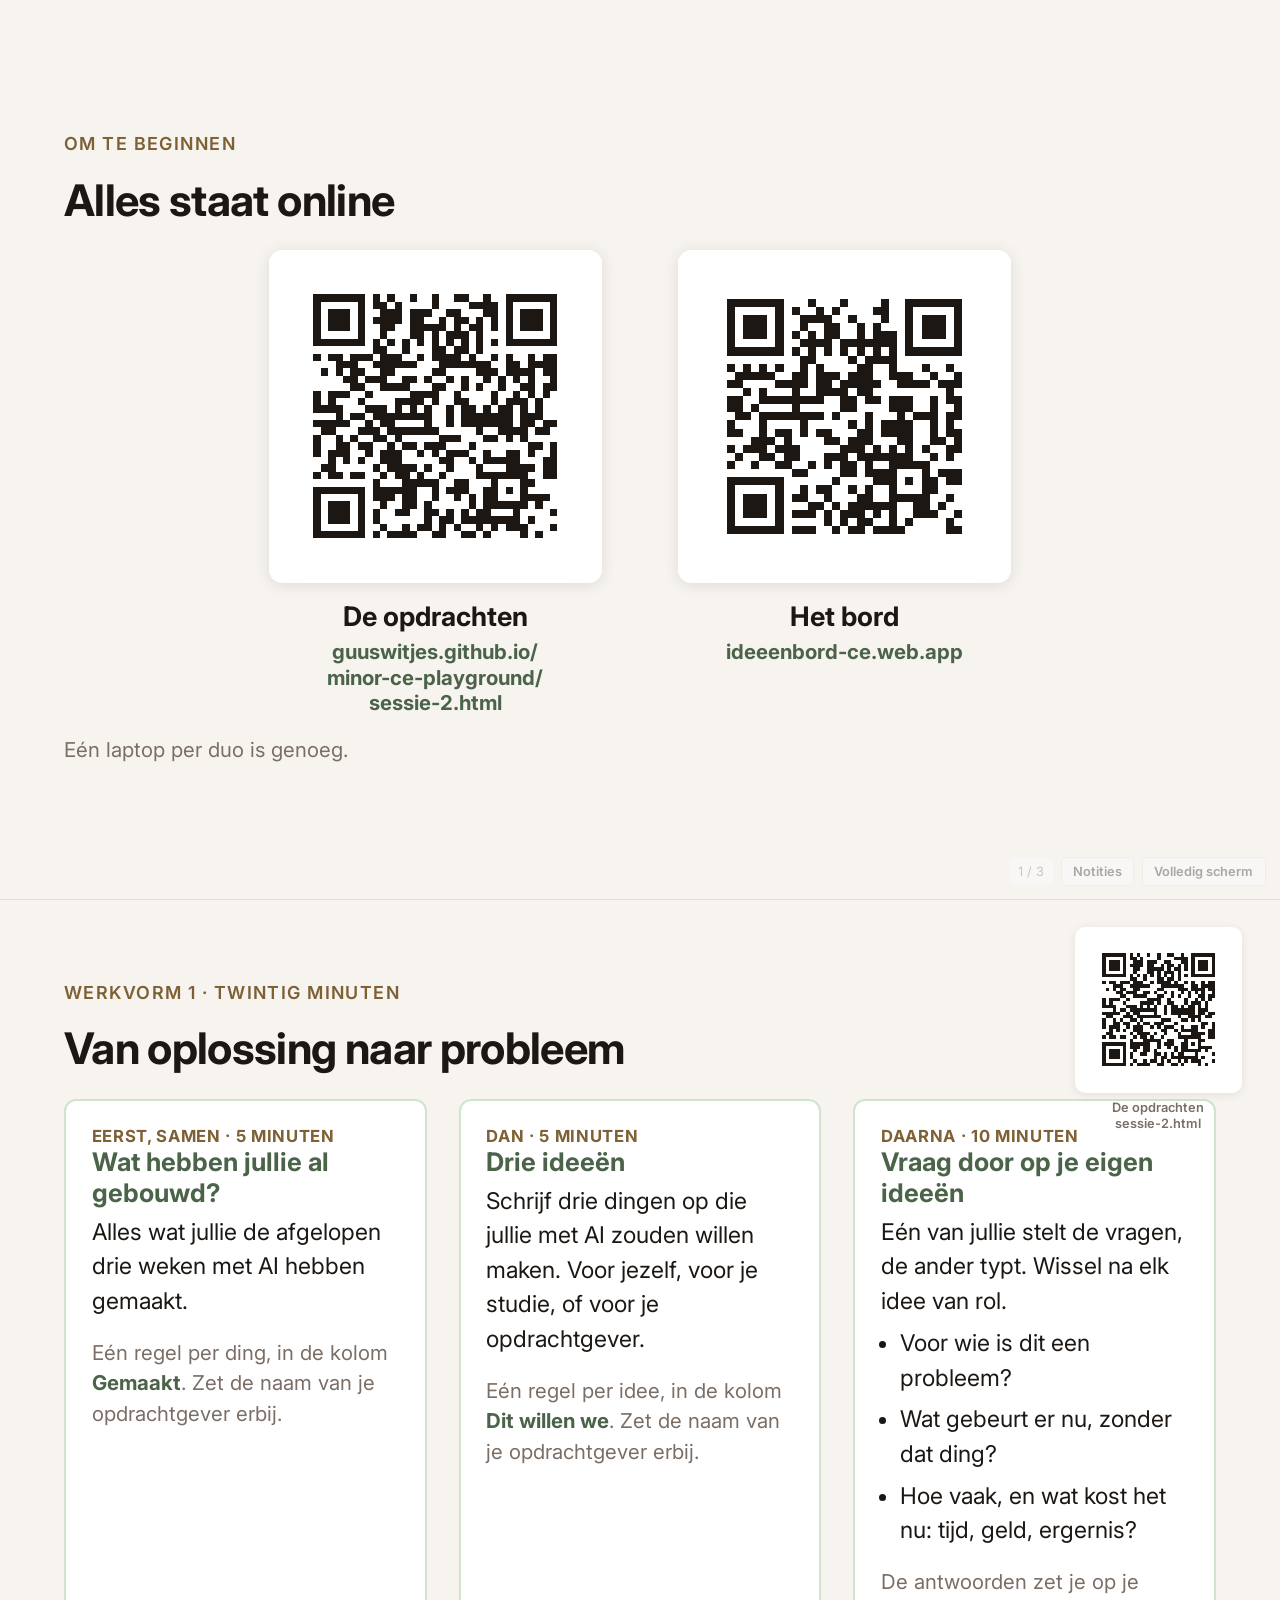
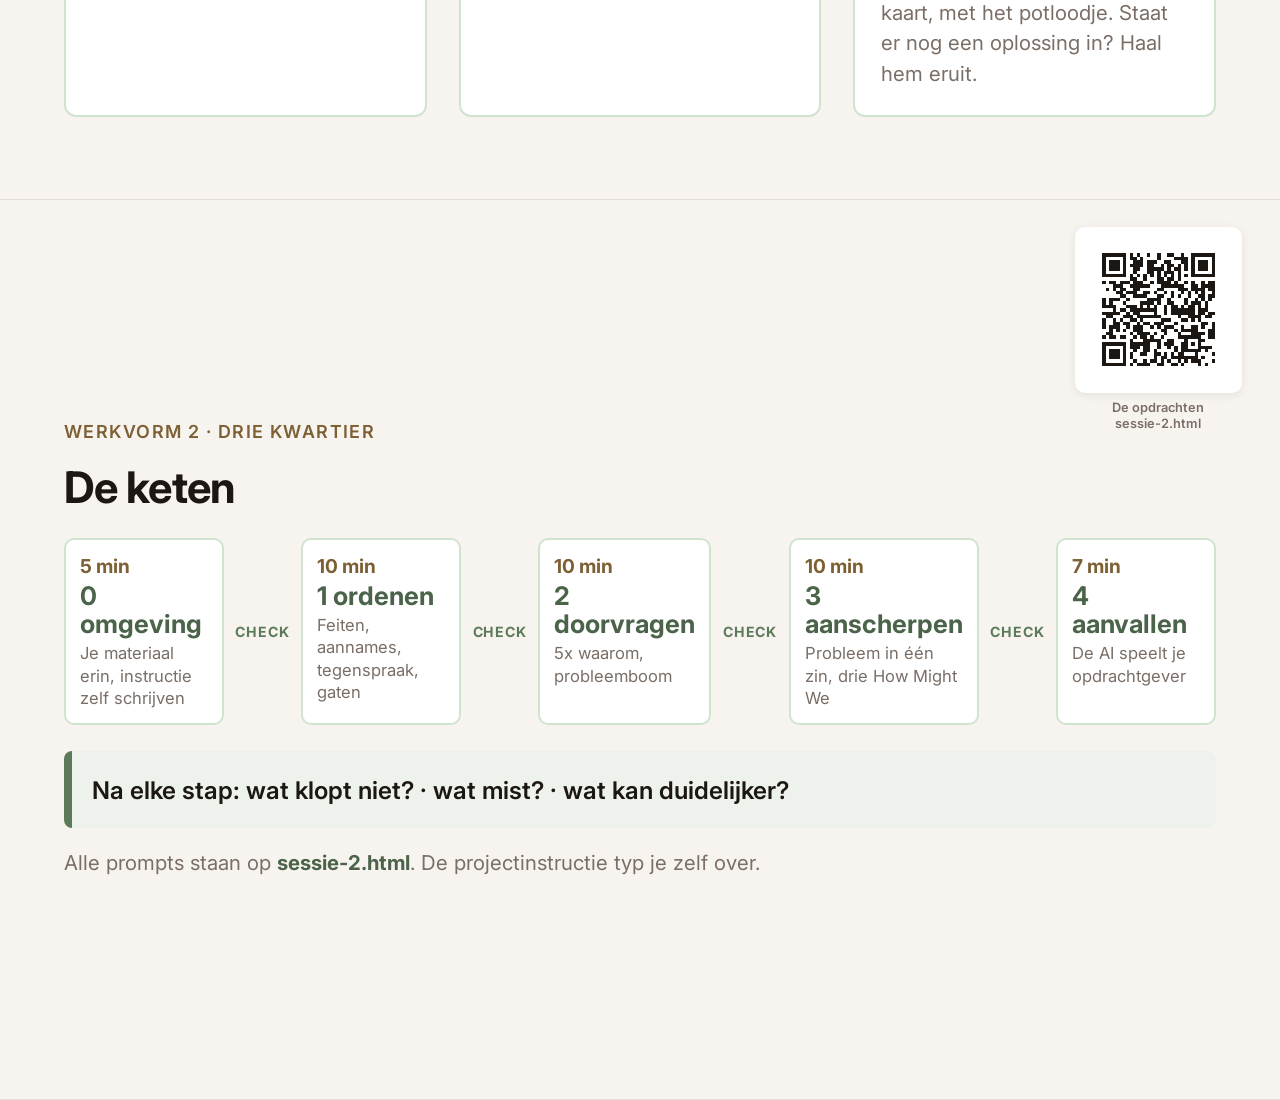
==== commit df8cf3a2: "Zet 'wat hebben jullie al gebouwd' aan het begin van werkvorm 1 Klassikaal de kolom Gemaakt vullen, " ====
--- a/beamer-2.html
+++ b/beamer-2.html
@@ -117,46 +117,6 @@
       line-height: 1.25;
     }
 
-    /* De rode draad van de minor */
-    .fasen {
-      display: flex;
-      gap: clamp(0.4rem, 0.9vw, 1rem);
-      flex-wrap: wrap;
-      margin-bottom: clamp(1rem, 2vw, 2rem);
-    }
-    .fase {
-      flex: 1 1 150px;
-      background: #fff;
-      border: 2px solid var(--accent-medium);
-      border-radius: 10px;
-      padding: clamp(0.7rem, 1.2vw, 1.2rem);
-      display: flex;
-      flex-direction: column;
-      gap: 0.3em;
-    }
-    .fase .wanneer {
-      font-size: clamp(0.8rem, 1.3vw, 1.2rem);
-      font-weight: 700;
-      color: var(--warm);
-    }
-    .fase .naam {
-      font-size: clamp(1.1rem, 2.1vw, 1.9rem);
-      font-weight: 700;
-      color: var(--accent-donker);
-      line-height: 1.1;
-    }
-    .fase .wat {
-      font-size: clamp(0.85rem, 1.4vw, 1.3rem);
-      color: var(--text-muted);
-      line-height: 1.35;
-    }
-    .fase.nu {
-      background: var(--accent-licht);
-      border-color: var(--accent);
-      border-width: 3px;
-    }
-    .fase.nu .wanneer { color: var(--accent-donker); }
-
     /* De twee opdrachtblokken van werkvorm 1, naast elkaar */
     .opdrachten {
       display: flex;
@@ -251,7 +211,7 @@
 </head>
 <body>
 
-  <section data-notes="DIT SCHERM BLIJFT STAAN TOT 14:33.&#10;&#10;14:30. Geen introductie van jezelf. Zeg alleen: open de site en het bord, een laptop per duo. Drie minuten. Het bord vullen ze pas bij werkvorm 1.&#10;&#10;Klik door zodra de meesten binnen zijn. De kleine QR blijft rechtsboven staan op de volgende schermen.">
+  <section data-notes="DIT SCHERM BLIJFT STAAN TOT 14:42.&#10;&#10;14:30. Geen introductie van jezelf. Zeg alleen: open de site en het bord, een laptop per duo. Drie minuten. Het bord vullen ze pas bij werkvorm 1.&#10;&#10;14:33. Twee vragen aan de groep. Een: wat kun je nu maken dat je eind augustus nog niet kon? Twee: wie heeft op 14 september in een keer om een complete site gevraagd, wat kwam eruit? Dan de draai in je eigen woorden: het bouwen lukt dus, wat nog niet vanzelf gaat is weten wat je bouwt en voor wie. Citeer hulpmiddel 11: een goed antwoord op de verkeerde vraag is nog steeds fout. LET OP: gebruik Fabians zin over een tool zonder scherp probleem NIET, die is van zijn training op 12 oktober.&#10;&#10;DE BELOFTE, drie dingen, zeg ze hardop. Een: een probleemdefinitie in een zin met een How Might We, voor je paper van 1 oktober. Twee: een omgeving die je opdrachtgever kent, en die bouw je vanmiddag. Drie: een idee op de lijst van de groep. Zeg erbij dat punt twee het ding is dat ze maken, anders voelt dit als een middag praten. En de keuze: waar stop je de 45 minuten in, je opdracht scherp krijgen of een tool briefen?&#10;&#10;14:40. Twee minuten je eigen verhaal: eerst welk probleem je had, pas daarna wat je maakte. Loop met een lege of demo-wereld, of deze site. Geen echte gegevens op de beamer.">
     <div class="tijd">Om te beginnen</div>
     <h2>Alles staat online</h2>
     <div class="openrij">
@@ -269,24 +229,7 @@
     <p class="sub">E&eacute;n laptop per duo is genoeg.</p>
   </section>
 
-  <section data-notes="DIT SCHERM BLIJFT STAAN VAN 14:33 TOT 14:42.&#10;&#10;14:33, DE RODE DRAAD. Het uitgangspunt van de minor: aan het eind heeft je opdrachtgever iets waar hij zonder jou mee verder kan. Daar loopt alles naartoe. Discover, sessie 1: verkennen en checken of het klopt. Define, vandaag: wat is het echte probleem? Ideate, oktober: richtingen verzinnen, sessie 3 op 8 oktober en de Battle op 15 oktober. Develop, november en december: bouwen, laten falen, bijschaven. Deliver, na de kerst: workshop bij je opdrachtgever en het assessment. Vandaag is het scharnier. Tot nu toe verzamelden jullie, vanaf vandaag kies je.&#10;&#10;DE DRAAI. Twee vragen aan de groep. Een: wat kun je nu maken dat je eind augustus nog niet kon? Twee: wie heeft op 14 september in een keer om een complete site gevraagd, wat kwam eruit? Dan de draai in je eigen woorden: het bouwen lukt dus, wat nog niet vanzelf gaat is weten wat je bouwt en voor wie. Citeer hulpmiddel 11: een goed antwoord op de verkeerde vraag is nog steeds fout. LET OP: gebruik Fabians zin over een tool zonder scherp probleem NIET, die is van zijn training op 12 oktober.&#10;&#10;DE BELOFTE, drie dingen, zeg ze hardop. Een: een probleemdefinitie in een zin met een How Might We, voor je paper van 1 oktober. Twee: een omgeving die je opdrachtgever kent, en die bouw je vanmiddag. Drie: een idee op de lijst van de groep. Zeg erbij dat punt twee het ding is dat ze maken, anders voelt dit als een middag praten. En de keuze: waar stop je de 45 minuten in, je opdracht scherp krijgen of een tool briefen?&#10;&#10;14:40. Twee minuten je eigen verhaal: eerst welk probleem je had, pas daarna wat je maakte. Loop met een lege of demo-wereld, of deze site. Geen echte gegevens op de beamer.&#10;&#10;AFSLUITEN VAN DIT SCHERM, de zin onderaan: jullie kunnen nu bijna alles bouwen. Vanmiddag zorgen we dat je weet wat, voor wie, en dat je AI-omgeving je opdracht net zo goed kent als jij.">
-    <div class="qr-hoek"><div class="kader"><svg viewBox="0 0 45 45" xmlns="http://www.w3.org/2000/svg" shape-rendering="crispEdges" role="img" aria-label="QR-code naar guuswitjes.github.io/minor-ce-playground/sessie-2.html"><rect width="45" height="45" fill="#ffffff"/><path d="M6 6h1v1h-1zM7 6h1v1h-1zM8 6h1v1h-1zM9 6h1v1h-1zM10 6h1v1h-1zM11 6h1v1h-1zM12 6h1v1h-1zM14 6h1v1h-1zM16 6h1v1h-1zM19 6h1v1h-1zM22 6h1v1h-1zM25 6h1v1h-1zM26 6h1v1h-1zM29 6h1v1h-1zM32 6h1v1h-1zM33 6h1v1h-1zM34 6h1v1h-1zM35 6h1v1h-1zM36 6h1v1h-1zM37 6h1v1h-1zM38 6h1v1h-1zM6 7h1v1h-1zM12 7h1v1h-1zM14 7h1v1h-1zM15 7h1v1h-1zM17 7h1v1h-1zM22 7h1v1h-1zM27 7h1v1h-1zM28 7h1v1h-1zM29 7h1v1h-1zM30 7h1v1h-1zM32 7h1v1h-1zM38 7h1v1h-1zM6 8h1v1h-1zM8 8h1v1h-1zM9 8h1v1h-1zM10 8h1v1h-1zM12 8h1v1h-1zM15 8h1v1h-1zM16 8h1v1h-1zM17 8h1v1h-1zM19 8h1v1h-1zM20 8h1v1h-1zM21 8h1v1h-1zM24 8h1v1h-1zM25 8h1v1h-1zM29 8h1v1h-1zM30 8h1v1h-1zM32 8h1v1h-1zM34 8h1v1h-1zM35 8h1v1h-1zM36 8h1v1h-1zM38 8h1v1h-1zM6 9h1v1h-1zM8 9h1v1h-1zM9 9h1v1h-1zM10 9h1v1h-1zM12 9h1v1h-1zM14 9h1v1h-1zM15 9h1v1h-1zM16 9h1v1h-1zM17 9h1v1h-1zM19 9h1v1h-1zM20 9h1v1h-1zM23 9h1v1h-1zM25 9h1v1h-1zM26 9h1v1h-1zM28 9h1v1h-1zM30 9h1v1h-1zM32 9h1v1h-1zM34 9h1v1h-1zM35 9h1v1h-1zM36 9h1v1h-1zM38 9h1v1h-1zM6 10h1v1h-1zM8 10h1v1h-1zM9 10h1v1h-1zM10 10h1v1h-1zM12 10h1v1h-1zM15 10h1v1h-1zM16 10h1v1h-1zM19 10h1v1h-1zM20 10h1v1h-1zM21 10h1v1h-1zM22 10h1v1h-1zM23 10h1v1h-1zM25 10h1v1h-1zM27 10h1v1h-1zM28 10h1v1h-1zM30 10h1v1h-1zM32 10h1v1h-1zM34 10h1v1h-1zM35 10h1v1h-1zM36 10h1v1h-1zM38 10h1v1h-1zM6 11h1v1h-1zM12 11h1v1h-1zM15 11h1v1h-1zM19 11h1v1h-1zM20 11h1v1h-1zM22 11h1v1h-1zM24 11h1v1h-1zM25 11h1v1h-1zM26 11h1v1h-1zM28 11h1v1h-1zM32 11h1v1h-1zM38 11h1v1h-1zM6 12h1v1h-1zM7 12h1v1h-1zM8 12h1v1h-1zM9 12h1v1h-1zM10 12h1v1h-1zM11 12h1v1h-1zM12 12h1v1h-1zM14 12h1v1h-1zM16 12h1v1h-1zM18 12h1v1h-1zM20 12h1v1h-1zM22 12h1v1h-1zM24 12h1v1h-1zM26 12h1v1h-1zM28 12h1v1h-1zM30 12h1v1h-1zM32 12h1v1h-1zM33 12h1v1h-1zM34 12h1v1h-1zM35 12h1v1h-1zM36 12h1v1h-1zM37 12h1v1h-1zM38 12h1v1h-1zM14 13h1v1h-1zM15 13h1v1h-1zM18 13h1v1h-1zM22 13h1v1h-1zM23 13h1v1h-1zM25 13h1v1h-1zM26 13h1v1h-1zM28 13h1v1h-1zM6 14h1v1h-1zM8 14h1v1h-1zM9 14h1v1h-1zM11 14h1v1h-1zM12 14h1v1h-1zM13 14h1v1h-1zM15 14h1v1h-1zM16 14h1v1h-1zM17 14h1v1h-1zM20 14h1v1h-1zM22 14h1v1h-1zM23 14h1v1h-1zM24 14h1v1h-1zM25 14h1v1h-1zM27 14h1v1h-1zM30 14h1v1h-1zM32 14h1v1h-1zM35 14h1v1h-1zM37 14h1v1h-1zM38 14h1v1h-1zM9 15h1v1h-1zM10 15h1v1h-1zM11 15h1v1h-1zM14 15h1v1h-1zM15 15h1v1h-1zM16 15h1v1h-1zM17 15h1v1h-1zM18 15h1v1h-1zM19 15h1v1h-1zM23 15h1v1h-1zM24 15h1v1h-1zM25 15h1v1h-1zM26 15h1v1h-1zM27 15h1v1h-1zM28 15h1v1h-1zM29 15h1v1h-1zM32 15h1v1h-1zM33 15h1v1h-1zM35 15h1v1h-1zM36 15h1v1h-1zM37 15h1v1h-1zM38 15h1v1h-1zM7 16h1v1h-1zM9 16h1v1h-1zM11 16h1v1h-1zM12 16h1v1h-1zM15 16h1v1h-1zM16 16h1v1h-1zM22 16h1v1h-1zM23 16h1v1h-1zM28 16h1v1h-1zM29 16h1v1h-1zM30 16h1v1h-1zM32 16h1v1h-1zM33 16h1v1h-1zM34 16h1v1h-1zM35 16h1v1h-1zM37 16h1v1h-1zM38 16h1v1h-1zM10 17h1v1h-1zM11 17h1v1h-1zM13 17h1v1h-1zM14 17h1v1h-1zM15 17h1v1h-1zM18 17h1v1h-1zM19 17h1v1h-1zM21 17h1v1h-1zM24 17h1v1h-1zM26 17h1v1h-1zM29 17h1v1h-1zM31 17h1v1h-1zM33 17h1v1h-1zM35 17h1v1h-1zM38 17h1v1h-1zM11 18h1v1h-1zM12 18h1v1h-1zM15 18h1v1h-1zM16 18h1v1h-1zM17 18h1v1h-1zM18 18h1v1h-1zM22 18h1v1h-1zM23 18h1v1h-1zM26 18h1v1h-1zM28 18h1v1h-1zM31 18h1v1h-1zM34 18h1v1h-1zM35 18h1v1h-1zM37 18h1v1h-1zM38 18h1v1h-1zM6 19h1v1h-1zM8 19h1v1h-1zM9 19h1v1h-1zM10 19h1v1h-1zM13 19h1v1h-1zM19 19h1v1h-1zM20 19h1v1h-1zM21 19h1v1h-1zM22 19h1v1h-1zM25 19h1v1h-1zM30 19h1v1h-1zM33 19h1v1h-1zM35 19h1v1h-1zM37 19h1v1h-1zM6 20h1v1h-1zM8 20h1v1h-1zM12 20h1v1h-1zM17 20h1v1h-1zM18 20h1v1h-1zM19 20h1v1h-1zM20 20h1v1h-1zM22 20h1v1h-1zM25 20h1v1h-1zM26 20h1v1h-1zM30 20h1v1h-1zM32 20h1v1h-1zM33 20h1v1h-1zM34 20h1v1h-1zM36 20h1v1h-1zM6 21h1v1h-1zM7 21h1v1h-1zM8 21h1v1h-1zM9 21h1v1h-1zM13 21h1v1h-1zM14 21h1v1h-1zM15 21h1v1h-1zM17 21h1v1h-1zM19 21h1v1h-1zM21 21h1v1h-1zM24 21h1v1h-1zM26 21h1v1h-1zM27 21h1v1h-1zM29 21h1v1h-1zM31 21h1v1h-1zM32 21h1v1h-1zM34 21h1v1h-1zM36 21h1v1h-1zM9 22h1v1h-1zM11 22h1v1h-1zM12 22h1v1h-1zM14 22h1v1h-1zM15 22h1v1h-1zM16 22h1v1h-1zM17 22h1v1h-1zM18 22h1v1h-1zM19 22h1v1h-1zM20 22h1v1h-1zM21 22h1v1h-1zM24 22h1v1h-1zM26 22h1v1h-1zM27 22h1v1h-1zM28 22h1v1h-1zM29 22h1v1h-1zM30 22h1v1h-1zM31 22h1v1h-1zM32 22h1v1h-1zM34 22h1v1h-1zM35 22h1v1h-1zM36 22h1v1h-1zM6 23h1v1h-1zM7 23h1v1h-1zM8 23h1v1h-1zM9 23h1v1h-1zM10 23h1v1h-1zM13 23h1v1h-1zM15 23h1v1h-1zM16 23h1v1h-1zM21 23h1v1h-1zM24 23h1v1h-1zM26 23h1v1h-1zM27 23h1v1h-1zM28 23h1v1h-1zM29 23h1v1h-1zM30 23h1v1h-1zM31 23h1v1h-1zM32 23h1v1h-1zM34 23h1v1h-1zM35 23h1v1h-1zM37 23h1v1h-1zM38 23h1v1h-1zM7 24h1v1h-1zM8 24h1v1h-1zM12 24h1v1h-1zM13 24h1v1h-1zM14 24h1v1h-1zM16 24h1v1h-1zM17 24h1v1h-1zM18 24h1v1h-1zM19 24h1v1h-1zM20 24h1v1h-1zM21 24h1v1h-1zM22 24h1v1h-1zM28 24h1v1h-1zM31 24h1v1h-1zM32 24h1v1h-1zM33 24h1v1h-1zM34 24h1v1h-1zM36 24h1v1h-1zM37 24h1v1h-1zM6 25h1v1h-1zM9 25h1v1h-1zM11 25h1v1h-1zM14 25h1v1h-1zM15 25h1v1h-1zM17 25h1v1h-1zM23 25h1v1h-1zM24 25h1v1h-1zM25 25h1v1h-1zM29 25h1v1h-1zM30 25h1v1h-1zM32 25h1v1h-1zM34 25h1v1h-1zM6 26h1v1h-1zM9 26h1v1h-1zM10 26h1v1h-1zM12 26h1v1h-1zM13 26h1v1h-1zM16 26h1v1h-1zM18 26h1v1h-1zM19 26h1v1h-1zM21 26h1v1h-1zM22 26h1v1h-1zM23 26h1v1h-1zM27 26h1v1h-1zM35 26h1v1h-1zM36 26h1v1h-1zM38 26h1v1h-1zM6 27h1v1h-1zM8 27h1v1h-1zM9 27h1v1h-1zM10 27h1v1h-1zM13 27h1v1h-1zM15 27h1v1h-1zM16 27h1v1h-1zM17 27h1v1h-1zM20 27h1v1h-1zM22 27h1v1h-1zM24 27h1v1h-1zM25 27h1v1h-1zM26 27h1v1h-1zM29 27h1v1h-1zM32 27h1v1h-1zM33 27h1v1h-1zM35 27h1v1h-1zM38 27h1v1h-1zM8 28h1v1h-1zM10 28h1v1h-1zM12 28h1v1h-1zM15 28h1v1h-1zM16 28h1v1h-1zM17 28h1v1h-1zM23 28h1v1h-1zM24 28h1v1h-1zM27 28h1v1h-1zM29 28h1v1h-1zM30 28h1v1h-1zM31 28h1v1h-1zM32 28h1v1h-1zM33 28h1v1h-1zM37 28h1v1h-1zM38 28h1v1h-1zM7 29h1v1h-1zM8 29h1v1h-1zM14 29h1v1h-1zM16 29h1v1h-1zM17 29h1v1h-1zM18 29h1v1h-1zM19 29h1v1h-1zM21 29h1v1h-1zM24 29h1v1h-1zM28 29h1v1h-1zM32 29h1v1h-1zM33 29h1v1h-1zM34 29h1v1h-1zM35 29h1v1h-1zM37 29h1v1h-1zM38 29h1v1h-1zM6 30h1v1h-1zM8 30h1v1h-1zM9 30h1v1h-1zM11 30h1v1h-1zM12 30h1v1h-1zM15 30h1v1h-1zM17 30h1v1h-1zM18 30h1v1h-1zM20 30h1v1h-1zM23 30h1v1h-1zM28 30h1v1h-1zM29 30h1v1h-1zM30 30h1v1h-1zM31 30h1v1h-1zM32 30h1v1h-1zM33 30h1v1h-1zM34 30h1v1h-1zM37 30h1v1h-1zM38 30h1v1h-1zM14 31h1v1h-1zM18 31h1v1h-1zM19 31h1v1h-1zM20 31h1v1h-1zM21 31h1v1h-1zM22 31h1v1h-1zM25 31h1v1h-1zM26 31h1v1h-1zM30 31h1v1h-1zM34 31h1v1h-1zM35 31h1v1h-1zM6 32h1v1h-1zM7 32h1v1h-1zM8 32h1v1h-1zM9 32h1v1h-1zM10 32h1v1h-1zM11 32h1v1h-1zM12 32h1v1h-1zM14 32h1v1h-1zM15 32h1v1h-1zM16 32h1v1h-1zM17 32h1v1h-1zM18 32h1v1h-1zM19 32h1v1h-1zM22 32h1v1h-1zM24 32h1v1h-1zM25 32h1v1h-1zM26 32h1v1h-1zM29 32h1v1h-1zM30 32h1v1h-1zM32 32h1v1h-1zM34 32h1v1h-1zM6 33h1v1h-1zM12 33h1v1h-1zM14 33h1v1h-1zM15 33h1v1h-1zM16 33h1v1h-1zM18 33h1v1h-1zM19 33h1v1h-1zM22 33h1v1h-1zM25 33h1v1h-1zM27 33h1v1h-1zM29 33h1v1h-1zM30 33h1v1h-1zM34 33h1v1h-1zM35 33h1v1h-1zM36 33h1v1h-1zM37 33h1v1h-1zM6 34h1v1h-1zM8 34h1v1h-1zM9 34h1v1h-1zM10 34h1v1h-1zM12 34h1v1h-1zM15 34h1v1h-1zM18 34h1v1h-1zM19 34h1v1h-1zM21 34h1v1h-1zM27 34h1v1h-1zM29 34h1v1h-1zM30 34h1v1h-1zM31 34h1v1h-1zM32 34h1v1h-1zM33 34h1v1h-1zM34 34h1v1h-1zM36 34h1v1h-1zM6 35h1v1h-1zM8 35h1v1h-1zM9 35h1v1h-1zM10 35h1v1h-1zM12 35h1v1h-1zM14 35h1v1h-1zM17 35h1v1h-1zM18 35h1v1h-1zM21 35h1v1h-1zM22 35h1v1h-1zM24 35h1v1h-1zM26 35h1v1h-1zM28 35h1v1h-1zM29 35h1v1h-1zM33 35h1v1h-1zM38 35h1v1h-1zM6 36h1v1h-1zM8 36h1v1h-1zM9 36h1v1h-1zM10 36h1v1h-1zM12 36h1v1h-1zM14 36h1v1h-1zM21 36h1v1h-1zM23 36h1v1h-1zM24 36h1v1h-1zM26 36h1v1h-1zM27 36h1v1h-1zM28 36h1v1h-1zM29 36h1v1h-1zM30 36h1v1h-1zM31 36h1v1h-1zM32 36h1v1h-1zM33 36h1v1h-1zM35 36h1v1h-1zM6 37h1v1h-1zM12 37h1v1h-1zM15 37h1v1h-1zM18 37h1v1h-1zM20 37h1v1h-1zM21 37h1v1h-1zM23 37h1v1h-1zM25 37h1v1h-1zM28 37h1v1h-1zM30 37h1v1h-1zM32 37h1v1h-1zM33 37h1v1h-1zM34 37h1v1h-1zM38 37h1v1h-1zM6 38h1v1h-1zM7 38h1v1h-1zM8 38h1v1h-1zM9 38h1v1h-1zM10 38h1v1h-1zM11 38h1v1h-1zM12 38h1v1h-1zM14 38h1v1h-1zM16 38h1v1h-1zM17 38h1v1h-1zM18 38h1v1h-1zM19 38h1v1h-1zM22 38h1v1h-1zM23 38h1v1h-1zM26 38h1v1h-1zM27 38h1v1h-1zM29 38h1v1h-1zM34 38h1v1h-1zM36 38h1v1h-1z" fill="#1C1713"/></svg></div><p>De opdrachten<br>sessie-2.html</p></div>
-    <div class="tijd">De rode draad</div>
-    <h2>Waar staan we in de minor?</h2>
-    <div class="fasen">
-      <div class="fase"><span class="wanneer">Sessie 1</span><span class="naam">Discover</span><span class="wat">Verkennen en checken of het klopt</span></div>
-      <div class="fase nu"><span class="wanneer">Vandaag</span><span class="naam">Define</span><span class="wat">Wat is het echte probleem?</span></div>
-      <div class="fase"><span class="wanneer">Oktober &middot; Battle</span><span class="naam">Ideate</span><span class="wat">Richtingen verzinnen</span></div>
-      <div class="fase"><span class="wanneer">November en december</span><span class="naam">Develop</span><span class="wat">Bouwen, laten falen, bijschaven</span></div>
-      <div class="fase"><span class="wanneer">Na de kerst</span><span class="naam">Deliver</span><span class="wat">Workshop bij je opdrachtgever en het assessment</span></div>
-    </div>
-    <div class="drievragen">
-      <p>Aan het eind kan je opdrachtgever zonder jou verder.</p>
-    </div>
-    <p class="sub">Jullie kunnen nu bijna alles bouwen. Vanmiddag: <strong>wat</strong>, <strong>voor wie</strong>, en een AI-omgeving die je opdracht kent.</p>
-  </section>
-
-  <section data-notes="DIT SCHERM BLIJFT STAAN VAN 14:42 TOT 15:10.&#10;&#10;WAAROM DEZE WERKVORM, vertel dit voor je begint. Twee dingen tegelijk: zien waar je staat, en bedenken wat je wilt.&#10;&#10;Kolom Gemaakt: een maand geleden konden de meesten geen website bouwen. Nu staan er een GPT, een deep research, een website, een portfolio-app. Sta daar even bij stil. De vraag of je iets kunt bouwen is beantwoord. De vraag wordt: wat bouw je, en voor wie?&#10;&#10;Kolom Dit willen we: nieuwe ideeën. Voor jezelf mag, maar liefst voor je opdracht, want er liggen drie haakjes. 12 oktober Fabians challenge Tool voor je opdrachtgever. 15 oktober kortcyclisch project 2 en de Battle. En in november moet je prototype een werkend proces worden. Wie vandaag een scherp idee op het bord zet, heeft daar straks een begin.&#10;&#10;Het doorvragen laat zien dat bijna elk idee een oplossing is. De drie vragen maken er een probleem van. Dat is met de hand, op een regel, wat werkvorm 2 straks met AI doet op al je materiaal.&#10;&#10;14:42, EERST SAMEN. Vraag klassikaal: wat hebben jullie de afgelopen drie weken met AI gebouwd? Elk duo zet het op het bord in de linkerkolom, Gemaakt, een regel per ding. Vijf minuten. Lees er vier of vijf hardop voor, van verschillende duo&#x27;s. Dat laat zien hoeveel ze al kunnen, en om 15:55 kom je op deze kolom terug.&#10;&#10;14:47, DRIE IDEE&Euml;N. Laat ze bij dit blok vrij. Wat er komt zijn bijna allemaal oplossingen: een app die, een chatbot voor, een dashboard met. Dat is precies de bedoeling, dat is het materiaal voor het derde blok. Duo&#x27;s die niets verzinnen stuur je naar de startlijst onderaan sessie-2.html.&#10;&#10;Bij het derde blok: zeg dat de vrager zich strikt aan de drie vragen houdt en niets invult voor de ander, en dat ze per idee wisselen. Het potloodje staat rechtsboven op hun eigen kaart.&#10;&#10;DIT IS ZWAKKER DAN RUILEN MET EEN ANDER DUO, want twee mensen die aan hetzelfde idee hangen zien dezelfde oplossing. Jouw rondlopen is hier dus het belangrijkst. Spiekbriefje. Bij &quot;een app die&quot;: voor wie is dat een probleem en wat doen ze nu? Bij &quot;een chatbot voor de opdrachtgever&quot;: welke vragen blijven daar nu liggen, en hoe vaak? Bij &quot;meer bewustwording van&quot;: bij wie, en wat doen ze daarna anders? Een idee met &quot;en&quot; erin: dat zijn er twee, laat ze kiezen. Te groot: wat kun je in twee weken laten zien?&#10;&#10;15:02. Ronde met drie duo&#x27;s, twee vragen: welk idee sneuvelde toen het een probleem moest worden, en welk werd scherper? Het eerste is het interessantst. Daarna de brug: dit deden jullie met de hand op een regel, nu doen we het met AI op alles wat je verzameld hebt.">
+  <section data-notes="DIT SCHERM BLIJFT STAAN VAN 14:42 TOT 15:10.&#10;&#10;14:42, EERST SAMEN. Vraag klassikaal: wat hebben jullie de afgelopen drie weken met AI gebouwd? Elk duo zet het op het bord in de linkerkolom, Gemaakt, een regel per ding. Vijf minuten. Lees er vier of vijf hardop voor, van verschillende duo&#x27;s. Dat laat zien hoeveel ze al kunnen, en om 15:55 kom je op deze kolom terug.&#10;&#10;14:47, DRIE IDEE&Euml;N. Laat ze bij dit blok vrij. Wat er komt zijn bijna allemaal oplossingen: een app die, een chatbot voor, een dashboard met. Dat is precies de bedoeling, dat is het materiaal voor het derde blok. Duo&#x27;s die niets verzinnen stuur je naar de startlijst onderaan sessie-2.html.&#10;&#10;Bij het derde blok: zeg dat de vrager zich strikt aan de drie vragen houdt en niets invult voor de ander, en dat ze per idee wisselen. Het potloodje staat rechtsboven op hun eigen kaart.&#10;&#10;DIT IS ZWAKKER DAN RUILEN MET EEN ANDER DUO, want twee mensen die aan hetzelfde idee hangen zien dezelfde oplossing. Jouw rondlopen is hier dus het belangrijkst. Spiekbriefje. Bij &quot;een app die&quot;: voor wie is dat een probleem en wat doen ze nu? Bij &quot;een chatbot voor de opdrachtgever&quot;: welke vragen blijven daar nu liggen, en hoe vaak? Bij &quot;meer bewustwording van&quot;: bij wie, en wat doen ze daarna anders? Een idee met &quot;en&quot; erin: dat zijn er twee, laat ze kiezen. Te groot: wat kun je in twee weken laten zien?&#10;&#10;15:02. Ronde met drie duo&#x27;s, twee vragen: welk idee sneuvelde toen het een probleem moest worden, en welk werd scherper? Het eerste is het interessantst. Daarna de brug: dit deden jullie met de hand op een regel, nu doen we het met AI op alles wat je verzameld hebt.">
     <div class="qr-hoek"><div class="kader"><svg viewBox="0 0 45 45" xmlns="http://www.w3.org/2000/svg" shape-rendering="crispEdges" role="img" aria-label="QR-code naar guuswitjes.github.io/minor-ce-playground/sessie-2.html"><rect width="45" height="45" fill="#ffffff"/><path d="M6 6h1v1h-1zM7 6h1v1h-1zM8 6h1v1h-1zM9 6h1v1h-1zM10 6h1v1h-1zM11 6h1v1h-1zM12 6h1v1h-1zM14 6h1v1h-1zM16 6h1v1h-1zM19 6h1v1h-1zM22 6h1v1h-1zM25 6h1v1h-1zM26 6h1v1h-1zM29 6h1v1h-1zM32 6h1v1h-1zM33 6h1v1h-1zM34 6h1v1h-1zM35 6h1v1h-1zM36 6h1v1h-1zM37 6h1v1h-1zM38 6h1v1h-1zM6 7h1v1h-1zM12 7h1v1h-1zM14 7h1v1h-1zM15 7h1v1h-1zM17 7h1v1h-1zM22 7h1v1h-1zM27 7h1v1h-1zM28 7h1v1h-1zM29 7h1v1h-1zM30 7h1v1h-1zM32 7h1v1h-1zM38 7h1v1h-1zM6 8h1v1h-1zM8 8h1v1h-1zM9 8h1v1h-1zM10 8h1v1h-1zM12 8h1v1h-1zM15 8h1v1h-1zM16 8h1v1h-1zM17 8h1v1h-1zM19 8h1v1h-1zM20 8h1v1h-1zM21 8h1v1h-1zM24 8h1v1h-1zM25 8h1v1h-1zM29 8h1v1h-1zM30 8h1v1h-1zM32 8h1v1h-1zM34 8h1v1h-1zM35 8h1v1h-1zM36 8h1v1h-1zM38 8h1v1h-1zM6 9h1v1h-1zM8 9h1v1h-1zM9 9h1v1h-1zM10 9h1v1h-1zM12 9h1v1h-1zM14 9h1v1h-1zM15 9h1v1h-1zM16 9h1v1h-1zM17 9h1v1h-1zM19 9h1v1h-1zM20 9h1v1h-1zM23 9h1v1h-1zM25 9h1v1h-1zM26 9h1v1h-1zM28 9h1v1h-1zM30 9h1v1h-1zM32 9h1v1h-1zM34 9h1v1h-1zM35 9h1v1h-1zM36 9h1v1h-1zM38 9h1v1h-1zM6 10h1v1h-1zM8 10h1v1h-1zM9 10h1v1h-1zM10 10h1v1h-1zM12 10h1v1h-1zM15 10h1v1h-1zM16 10h1v1h-1zM19 10h1v1h-1zM20 10h1v1h-1zM21 10h1v1h-1zM22 10h1v1h-1zM23 10h1v1h-1zM25 10h1v1h-1zM27 10h1v1h-1zM28 10h1v1h-1zM30 10h1v1h-1zM32 10h1v1h-1zM34 10h1v1h-1zM35 10h1v1h-1zM36 10h1v1h-1zM38 10h1v1h-1zM6 11h1v1h-1zM12 11h1v1h-1zM15 11h1v1h-1zM19 11h1v1h-1zM20 11h1v1h-1zM22 11h1v1h-1zM24 11h1v1h-1zM25 11h1v1h-1zM26 11h1v1h-1zM28 11h1v1h-1zM32 11h1v1h-1zM38 11h1v1h-1zM6 12h1v1h-1zM7 12h1v1h-1zM8 12h1v1h-1zM9 12h1v1h-1zM10 12h1v1h-1zM11 12h1v1h-1zM12 12h1v1h-1zM14 12h1v1h-1zM16 12h1v1h-1zM18 12h1v1h-1zM20 12h1v1h-1zM22 12h1v1h-1zM24 12h1v1h-1zM26 12h1v1h-1zM28 12h1v1h-1zM30 12h1v1h-1zM32 12h1v1h-1zM33 12h1v1h-1zM34 12h1v1h-1zM35 12h1v1h-1zM36 12h1v1h-1zM37 12h1v1h-1zM38 12h1v1h-1zM14 13h1v1h-1zM15 13h1v1h-1zM18 13h1v1h-1zM22 13h1v1h-1zM23 13h1v1h-1zM25 13h1v1h-1zM26 13h1v1h-1zM28 13h1v1h-1zM6 14h1v1h-1zM8 14h1v1h-1zM9 14h1v1h-1zM11 14h1v1h-1zM12 14h1v1h-1zM13 14h1v1h-1zM15 14h1v1h-1zM16 14h1v1h-1zM17 14h1v1h-1zM20 14h1v1h-1zM22 14h1v1h-1zM23 14h1v1h-1zM24 14h1v1h-1zM25 14h1v1h-1zM27 14h1v1h-1zM30 14h1v1h-1zM32 14h1v1h-1zM35 14h1v1h-1zM37 14h1v1h-1zM38 14h1v1h-1zM9 15h1v1h-1zM10 15h1v1h-1zM11 15h1v1h-1zM14 15h1v1h-1zM15 15h1v1h-1zM16 15h1v1h-1zM17 15h1v1h-1zM18 15h1v1h-1zM19 15h1v1h-1zM23 15h1v1h-1zM24 15h1v1h-1zM25 15h1v1h-1zM26 15h1v1h-1zM27 15h1v1h-1zM28 15h1v1h-1zM29 15h1v1h-1zM32 15h1v1h-1zM33 15h1v1h-1zM35 15h1v1h-1zM36 15h1v1h-1zM37 15h1v1h-1zM38 15h1v1h-1zM7 16h1v1h-1zM9 16h1v1h-1zM11 16h1v1h-1zM12 16h1v1h-1zM15 16h1v1h-1zM16 16h1v1h-1zM22 16h1v1h-1zM23 16h1v1h-1zM28 16h1v1h-1zM29 16h1v1h-1zM30 16h1v1h-1zM32 16h1v1h-1zM33 16h1v1h-1zM34 16h1v1h-1zM35 16h1v1h-1zM37 16h1v1h-1zM38 16h1v1h-1zM10 17h1v1h-1zM11 17h1v1h-1zM13 17h1v1h-1zM14 17h1v1h-1zM15 17h1v1h-1zM18 17h1v1h-1zM19 17h1v1h-1zM21 17h1v1h-1zM24 17h1v1h-1zM26 17h1v1h-1zM29 17h1v1h-1zM31 17h1v1h-1zM33 17h1v1h-1zM35 17h1v1h-1zM38 17h1v1h-1zM11 18h1v1h-1zM12 18h1v1h-1zM15 18h1v1h-1zM16 18h1v1h-1zM17 18h1v1h-1zM18 18h1v1h-1zM22 18h1v1h-1zM23 18h1v1h-1zM26 18h1v1h-1zM28 18h1v1h-1zM31 18h1v1h-1zM34 18h1v1h-1zM35 18h1v1h-1zM37 18h1v1h-1zM38 18h1v1h-1zM6 19h1v1h-1zM8 19h1v1h-1zM9 19h1v1h-1zM10 19h1v1h-1zM13 19h1v1h-1zM19 19h1v1h-1zM20 19h1v1h-1zM21 19h1v1h-1zM22 19h1v1h-1zM25 19h1v1h-1zM30 19h1v1h-1zM33 19h1v1h-1zM35 19h1v1h-1zM37 19h1v1h-1zM6 20h1v1h-1zM8 20h1v1h-1zM12 20h1v1h-1zM17 20h1v1h-1zM18 20h1v1h-1zM19 20h1v1h-1zM20 20h1v1h-1zM22 20h1v1h-1zM25 20h1v1h-1zM26 20h1v1h-1zM30 20h1v1h-1zM32 20h1v1h-1zM33 20h1v1h-1zM34 20h1v1h-1zM36 20h1v1h-1zM6 21h1v1h-1zM7 21h1v1h-1zM8 21h1v1h-1zM9 21h1v1h-1zM13 21h1v1h-1zM14 21h1v1h-1zM15 21h1v1h-1zM17 21h1v1h-1zM19 21h1v1h-1zM21 21h1v1h-1zM24 21h1v1h-1zM26 21h1v1h-1zM27 21h1v1h-1zM29 21h1v1h-1zM31 21h1v1h-1zM32 21h1v1h-1zM34 21h1v1h-1zM36 21h1v1h-1zM9 22h1v1h-1zM11 22h1v1h-1zM12 22h1v1h-1zM14 22h1v1h-1zM15 22h1v1h-1zM16 22h1v1h-1zM17 22h1v1h-1zM18 22h1v1h-1zM19 22h1v1h-1zM20 22h1v1h-1zM21 22h1v1h-1zM24 22h1v1h-1zM26 22h1v1h-1zM27 22h1v1h-1zM28 22h1v1h-1zM29 22h1v1h-1zM30 22h1v1h-1zM31 22h1v1h-1zM32 22h1v1h-1zM34 22h1v1h-1zM35 22h1v1h-1zM36 22h1v1h-1zM6 23h1v1h-1zM7 23h1v1h-1zM8 23h1v1h-1zM9 23h1v1h-1zM10 23h1v1h-1zM13 23h1v1h-1zM15 23h1v1h-1zM16 23h1v1h-1zM21 23h1v1h-1zM24 23h1v1h-1zM26 23h1v1h-1zM27 23h1v1h-1zM28 23h1v1h-1zM29 23h1v1h-1zM30 23h1v1h-1zM31 23h1v1h-1zM32 23h1v1h-1zM34 23h1v1h-1zM35 23h1v1h-1zM37 23h1v1h-1zM38 23h1v1h-1zM7 24h1v1h-1zM8 24h1v1h-1zM12 24h1v1h-1zM13 24h1v1h-1zM14 24h1v1h-1zM16 24h1v1h-1zM17 24h1v1h-1zM18 24h1v1h-1zM19 24h1v1h-1zM20 24h1v1h-1zM21 24h1v1h-1zM22 24h1v1h-1zM28 24h1v1h-1zM31 24h1v1h-1zM32 24h1v1h-1zM33 24h1v1h-1zM34 24h1v1h-1zM36 24h1v1h-1zM37 24h1v1h-1zM6 25h1v1h-1zM9 25h1v1h-1zM11 25h1v1h-1zM14 25h1v1h-1zM15 25h1v1h-1zM17 25h1v1h-1zM23 25h1v1h-1zM24 25h1v1h-1zM25 25h1v1h-1zM29 25h1v1h-1zM30 25h1v1h-1zM32 25h1v1h-1zM34 25h1v1h-1zM6 26h1v1h-1zM9 26h1v1h-1zM10 26h1v1h-1zM12 26h1v1h-1zM13 26h1v1h-1zM16 26h1v1h-1zM18 26h1v1h-1zM19 26h1v1h-1zM21 26h1v1h-1zM22 26h1v1h-1zM23 26h1v1h-1zM27 26h1v1h-1zM35 26h1v1h-1zM36 26h1v1h-1zM38 26h1v1h-1zM6 27h1v1h-1zM8 27h1v1h-1zM9 27h1v1h-1zM10 27h1v1h-1zM13 27h1v1h-1zM15 27h1v1h-1zM16 27h1v1h-1zM17 27h1v1h-1zM20 27h1v1h-1zM22 27h1v1h-1zM24 27h1v1h-1zM25 27h1v1h-1zM26 27h1v1h-1zM29 27h1v1h-1zM32 27h1v1h-1zM33 27h1v1h-1zM35 27h1v1h-1zM38 27h1v1h-1zM8 28h1v1h-1zM10 28h1v1h-1zM12 28h1v1h-1zM15 28h1v1h-1zM16 28h1v1h-1zM17 28h1v1h-1zM23 28h1v1h-1zM24 28h1v1h-1zM27 28h1v1h-1zM29 28h1v1h-1zM30 28h1v1h-1zM31 28h1v1h-1zM32 28h1v1h-1zM33 28h1v1h-1zM37 28h1v1h-1zM38 28h1v1h-1zM7 29h1v1h-1zM8 29h1v1h-1zM14 29h1v1h-1zM16 29h1v1h-1zM17 29h1v1h-1zM18 29h1v1h-1zM19 29h1v1h-1zM21 29h1v1h-1zM24 29h1v1h-1zM28 29h1v1h-1zM32 29h1v1h-1zM33 29h1v1h-1zM34 29h1v1h-1zM35 29h1v1h-1zM37 29h1v1h-1zM38 29h1v1h-1zM6 30h1v1h-1zM8 30h1v1h-1zM9 30h1v1h-1zM11 30h1v1h-1zM12 30h1v1h-1zM15 30h1v1h-1zM17 30h1v1h-1zM18 30h1v1h-1zM20 30h1v1h-1zM23 30h1v1h-1zM28 30h1v1h-1zM29 30h1v1h-1zM30 30h1v1h-1zM31 30h1v1h-1zM32 30h1v1h-1zM33 30h1v1h-1zM34 30h1v1h-1zM37 30h1v1h-1zM38 30h1v1h-1zM14 31h1v1h-1zM18 31h1v1h-1zM19 31h1v1h-1zM20 31h1v1h-1zM21 31h1v1h-1zM22 31h1v1h-1zM25 31h1v1h-1zM26 31h1v1h-1zM30 31h1v1h-1zM34 31h1v1h-1zM35 31h1v1h-1zM6 32h1v1h-1zM7 32h1v1h-1zM8 32h1v1h-1zM9 32h1v1h-1zM10 32h1v1h-1zM11 32h1v1h-1zM12 32h1v1h-1zM14 32h1v1h-1zM15 32h1v1h-1zM16 32h1v1h-1zM17 32h1v1h-1zM18 32h1v1h-1zM19 32h1v1h-1zM22 32h1v1h-1zM24 32h1v1h-1zM25 32h1v1h-1zM26 32h1v1h-1zM29 32h1v1h-1zM30 32h1v1h-1zM32 32h1v1h-1zM34 32h1v1h-1zM6 33h1v1h-1zM12 33h1v1h-1zM14 33h1v1h-1zM15 33h1v1h-1zM16 33h1v1h-1zM18 33h1v1h-1zM19 33h1v1h-1zM22 33h1v1h-1zM25 33h1v1h-1zM27 33h1v1h-1zM29 33h1v1h-1zM30 33h1v1h-1zM34 33h1v1h-1zM35 33h1v1h-1zM36 33h1v1h-1zM37 33h1v1h-1zM6 34h1v1h-1zM8 34h1v1h-1zM9 34h1v1h-1zM10 34h1v1h-1zM12 34h1v1h-1zM15 34h1v1h-1zM18 34h1v1h-1zM19 34h1v1h-1zM21 34h1v1h-1zM27 34h1v1h-1zM29 34h1v1h-1zM30 34h1v1h-1zM31 34h1v1h-1zM32 34h1v1h-1zM33 34h1v1h-1zM34 34h1v1h-1zM36 34h1v1h-1zM6 35h1v1h-1zM8 35h1v1h-1zM9 35h1v1h-1zM10 35h1v1h-1zM12 35h1v1h-1zM14 35h1v1h-1zM17 35h1v1h-1zM18 35h1v1h-1zM21 35h1v1h-1zM22 35h1v1h-1zM24 35h1v1h-1zM26 35h1v1h-1zM28 35h1v1h-1zM29 35h1v1h-1zM33 35h1v1h-1zM38 35h1v1h-1zM6 36h1v1h-1zM8 36h1v1h-1zM9 36h1v1h-1zM10 36h1v1h-1zM12 36h1v1h-1zM14 36h1v1h-1zM21 36h1v1h-1zM23 36h1v1h-1zM24 36h1v1h-1zM26 36h1v1h-1zM27 36h1v1h-1zM28 36h1v1h-1zM29 36h1v1h-1zM30 36h1v1h-1zM31 36h1v1h-1zM32 36h1v1h-1zM33 36h1v1h-1zM35 36h1v1h-1zM6 37h1v1h-1zM12 37h1v1h-1zM15 37h1v1h-1zM18 37h1v1h-1zM20 37h1v1h-1zM21 37h1v1h-1zM23 37h1v1h-1zM25 37h1v1h-1zM28 37h1v1h-1zM30 37h1v1h-1zM32 37h1v1h-1zM33 37h1v1h-1zM34 37h1v1h-1zM38 37h1v1h-1zM6 38h1v1h-1zM7 38h1v1h-1zM8 38h1v1h-1zM9 38h1v1h-1zM10 38h1v1h-1zM11 38h1v1h-1zM12 38h1v1h-1zM14 38h1v1h-1zM16 38h1v1h-1zM17 38h1v1h-1zM18 38h1v1h-1zM19 38h1v1h-1zM22 38h1v1h-1zM23 38h1v1h-1zM26 38h1v1h-1zM27 38h1v1h-1zM29 38h1v1h-1zM34 38h1v1h-1zM36 38h1v1h-1z" fill="#1C1713"/></svg></div><p>De opdrachten<br>sessie-2.html</p></div>
     <div class="tijd">Werkvorm 1 &middot; twintig minuten</div>
     <h2>Van oplossing naar probleem</h2>
@@ -321,7 +264,7 @@
     </div>
   </section>
 
-  <section data-notes="DIT SCHERM BLIJFT STAAN VAN 15:10 TOT 15:55. De tijden erop sturen de duo&#x27;s, jij loopt rond.&#10;&#10;15:10. Drie minuten uitleg, niet meer. Je doet het in vier stappen, na elke stap kijk je zelf en pas je aan voor je verdergaat, de output van de ene stap is de input van de volgende. De drie vragen kennen ze van training 1.&#10;&#10;WAAROM DEZE WERKVORM. Je bouwt een omgeving in ChatGPT of Claude die je opdracht kent: al je relevante documentatie erin, je data op orde, en een instructie die je zelf schrijft. Daar blijf je de hele minor vragen aan stellen. In sessie 4 onderbouw je er je ideekeuze mee, in sessie 5 bouw je er een werkende keten omheen. Zonder die omgeving begint elk gesprek met AI weer bij nul. Een omgeving vol rommel geeft rommel terug, dus die maak je vandaag meteen scherp. Dat doen de vier stappen.&#10;&#10;WAAROM ELKE STAP.&#10;Stap 1, ordenen: alles bij elkaar, en checken waar het op rust. Aannames mogen, als ze er maar niet als feit in staan. Het is de bronnencheck van sessie 1, nu op je eigen materiaal.&#10;Stap 2, doorvragen: je opdrachtgever levert meestal een symptoom of een oplossing aan. 5x waarom en de probleemboom brengen je van wat je ziet naar waar het vandaan komt. Bij elke oorzaak zie je of je opdrachtgever er invloed op heeft, en dat bepaalt waar jouw project iets kan doen. Elke trede die op een aanname rust, is een vraag voor je opdrachtgever. De oorzaak kies je zelf.&#10;Stap 3, aanscherpen: de opdracht als probleem in een zin, plus een How Might We. Dat is bouwsteen 1 van je project paper voor 1 oktober.&#10;Stap 4, aanvallen: geen verdere verbetering maar een toets. De AI speelt je opdrachtgever en zoekt de zwakste plek. Je houdt drie vragen over voor het volgende gesprek, want de echte toets doet je opdrachtgever zelf.&#10;&#10;ZEG DE AVG-REGEL VOOR STAP 0: openbare informatie, eigen deskresearch en je eigen samenvatting mogen erin, namen van personen en interne stukken niet.&#10;&#10;SPOOR KIEZEN, als keuze en niet als uitzondering: waar stop je de 45 minuten in, je opdracht scherp krijgen of een tool briefen? Spoor A blijft wel de standaard vanwege het paper van 1 oktober. Wie naar B wil, laat eerst zijn probleemdefinitie in een zin zien: geen oplossing erin en geen &quot;en&quot;. Dertig seconden per duo.&#10;&#10;STAP 1 IS DE BELANGRIJKSTE CHECK. Vraag bij elk duo actief of ze twee feiten hebben teruggezocht in hun eigen bestand. Let verder op: duo&#x27;s die na stap 1 niets aanpassen, een ladder zonder AANNAME erin, &quot;gebrek aan bewustwording&quot; als grondoorzaak, een probleem met &quot;en&quot; erin, een How Might We met de oplossing erin, en duo&#x27;s die alles plakken zonder het zelf te kunnen zeggen.&#10;&#10;15:55 OOGST. Zet het bord op de beamer: ideeenbord-ce.web.app/beamer.html. Drie duo&#x27;s uit spoor A, twee minuten per duo, een vraag: bij welke stap moest je iets overdoen? Als er tijd is een duo uit spoor B de briefing laten voorlezen.&#10;&#10;16:08 AFSLUITEN. Check met drie vingers: probleem in een zin met How Might We, staat je omgeving, staat je idee op de lijst. Dan de lijst: wie een idee ziet dat groter is kan het als kortcyclisch project 2 oppakken, oplevering 15 oktober, kom langs. Aanbieden, niet opleggen. Sessie 3 is 8 oktober: twee modellen op dezelfde vraag. Exporteer of fotografeer het bord voor je weggaat.">
+  <section data-notes="DIT SCHERM BLIJFT STAAN VAN 15:10 TOT 15:55. De tijden erop sturen de duo&#x27;s, jij loopt rond.&#10;&#10;15:10. Drie minuten uitleg, niet meer. Je doet het in vier stappen, na elke stap kijk je zelf en pas je aan voor je verdergaat, de output van de ene stap is de input van de volgende. De drie vragen kennen ze van training 1.&#10;&#10;ZEG DE AVG-REGEL VOOR STAP 0: openbare informatie, eigen deskresearch en je eigen samenvatting mogen erin, namen van personen en interne stukken niet.&#10;&#10;SPOOR KIEZEN, als keuze en niet als uitzondering: waar stop je de 45 minuten in, je opdracht scherp krijgen of een tool briefen? Spoor A blijft wel de standaard vanwege het paper van 1 oktober. Wie naar B wil, laat eerst zijn probleemdefinitie in een zin zien: geen oplossing erin en geen &quot;en&quot;. Dertig seconden per duo.&#10;&#10;STAP 1 IS DE BELANGRIJKSTE CHECK. Vraag bij elk duo actief of ze twee feiten hebben teruggezocht in hun eigen bestand. Let verder op: duo&#x27;s die na stap 1 niets aanpassen, een ladder zonder AANNAME erin, &quot;gebrek aan bewustwording&quot; als grondoorzaak, een probleem met &quot;en&quot; erin, een How Might We met de oplossing erin, en duo&#x27;s die alles plakken zonder het zelf te kunnen zeggen.&#10;&#10;15:55 OOGST. Zet het bord op de beamer: ideeenbord-ce.web.app/beamer.html. Drie duo&#x27;s uit spoor A, twee minuten per duo, een vraag: bij welke stap moest je iets overdoen? Als er tijd is een duo uit spoor B de briefing laten voorlezen.&#10;&#10;16:08 AFSLUITEN. Check met drie vingers: probleem in een zin met How Might We, staat je omgeving, staat je idee op de lijst. Dan de lijst: wie een idee ziet dat groter is kan het als kortcyclisch project 2 oppakken, oplevering 15 oktober, kom langs. Aanbieden, niet opleggen. Sessie 3 is 8 oktober: twee modellen op dezelfde vraag. Exporteer of fotografeer het bord voor je weggaat.">
     <div class="qr-hoek"><div class="kader"><svg viewBox="0 0 45 45" xmlns="http://www.w3.org/2000/svg" shape-rendering="crispEdges" role="img" aria-label="QR-code naar guuswitjes.github.io/minor-ce-playground/sessie-2.html"><rect width="45" height="45" fill="#ffffff"/><path d="M6 6h1v1h-1zM7 6h1v1h-1zM8 6h1v1h-1zM9 6h1v1h-1zM10 6h1v1h-1zM11 6h1v1h-1zM12 6h1v1h-1zM14 6h1v1h-1zM16 6h1v1h-1zM19 6h1v1h-1zM22 6h1v1h-1zM25 6h1v1h-1zM26 6h1v1h-1zM29 6h1v1h-1zM32 6h1v1h-1zM33 6h1v1h-1zM34 6h1v1h-1zM35 6h1v1h-1zM36 6h1v1h-1zM37 6h1v1h-1zM38 6h1v1h-1zM6 7h1v1h-1zM12 7h1v1h-1zM14 7h1v1h-1zM15 7h1v1h-1zM17 7h1v1h-1zM22 7h1v1h-1zM27 7h1v1h-1zM28 7h1v1h-1zM29 7h1v1h-1zM30 7h1v1h-1zM32 7h1v1h-1zM38 7h1v1h-1zM6 8h1v1h-1zM8 8h1v1h-1zM9 8h1v1h-1zM10 8h1v1h-1zM12 8h1v1h-1zM15 8h1v1h-1zM16 8h1v1h-1zM17 8h1v1h-1zM19 8h1v1h-1zM20 8h1v1h-1zM21 8h1v1h-1zM24 8h1v1h-1zM25 8h1v1h-1zM29 8h1v1h-1zM30 8h1v1h-1zM32 8h1v1h-1zM34 8h1v1h-1zM35 8h1v1h-1zM36 8h1v1h-1zM38 8h1v1h-1zM6 9h1v1h-1zM8 9h1v1h-1zM9 9h1v1h-1zM10 9h1v1h-1zM12 9h1v1h-1zM14 9h1v1h-1zM15 9h1v1h-1zM16 9h1v1h-1zM17 9h1v1h-1zM19 9h1v1h-1zM20 9h1v1h-1zM23 9h1v1h-1zM25 9h1v1h-1zM26 9h1v1h-1zM28 9h1v1h-1zM30 9h1v1h-1zM32 9h1v1h-1zM34 9h1v1h-1zM35 9h1v1h-1zM36 9h1v1h-1zM38 9h1v1h-1zM6 10h1v1h-1zM8 10h1v1h-1zM9 10h1v1h-1zM10 10h1v1h-1zM12 10h1v1h-1zM15 10h1v1h-1zM16 10h1v1h-1zM19 10h1v1h-1zM20 10h1v1h-1zM21 10h1v1h-1zM22 10h1v1h-1zM23 10h1v1h-1zM25 10h1v1h-1zM27 10h1v1h-1zM28 10h1v1h-1zM30 10h1v1h-1zM32 10h1v1h-1zM34 10h1v1h-1zM35 10h1v1h-1zM36 10h1v1h-1zM38 10h1v1h-1zM6 11h1v1h-1zM12 11h1v1h-1zM15 11h1v1h-1zM19 11h1v1h-1zM20 11h1v1h-1zM22 11h1v1h-1zM24 11h1v1h-1zM25 11h1v1h-1zM26 11h1v1h-1zM28 11h1v1h-1zM32 11h1v1h-1zM38 11h1v1h-1zM6 12h1v1h-1zM7 12h1v1h-1zM8 12h1v1h-1zM9 12h1v1h-1zM10 12h1v1h-1zM11 12h1v1h-1zM12 12h1v1h-1zM14 12h1v1h-1zM16 12h1v1h-1zM18 12h1v1h-1zM20 12h1v1h-1zM22 12h1v1h-1zM24 12h1v1h-1zM26 12h1v1h-1zM28 12h1v1h-1zM30 12h1v1h-1zM32 12h1v1h-1zM33 12h1v1h-1zM34 12h1v1h-1zM35 12h1v1h-1zM36 12h1v1h-1zM37 12h1v1h-1zM38 12h1v1h-1zM14 13h1v1h-1zM15 13h1v1h-1zM18 13h1v1h-1zM22 13h1v1h-1zM23 13h1v1h-1zM25 13h1v1h-1zM26 13h1v1h-1zM28 13h1v1h-1zM6 14h1v1h-1zM8 14h1v1h-1zM9 14h1v1h-1zM11 14h1v1h-1zM12 14h1v1h-1zM13 14h1v1h-1zM15 14h1v1h-1zM16 14h1v1h-1zM17 14h1v1h-1zM20 14h1v1h-1zM22 14h1v1h-1zM23 14h1v1h-1zM24 14h1v1h-1zM25 14h1v1h-1zM27 14h1v1h-1zM30 14h1v1h-1zM32 14h1v1h-1zM35 14h1v1h-1zM37 14h1v1h-1zM38 14h1v1h-1zM9 15h1v1h-1zM10 15h1v1h-1zM11 15h1v1h-1zM14 15h1v1h-1zM15 15h1v1h-1zM16 15h1v1h-1zM17 15h1v1h-1zM18 15h1v1h-1zM19 15h1v1h-1zM23 15h1v1h-1zM24 15h1v1h-1zM25 15h1v1h-1zM26 15h1v1h-1zM27 15h1v1h-1zM28 15h1v1h-1zM29 15h1v1h-1zM32 15h1v1h-1zM33 15h1v1h-1zM35 15h1v1h-1zM36 15h1v1h-1zM37 15h1v1h-1zM38 15h1v1h-1zM7 16h1v1h-1zM9 16h1v1h-1zM11 16h1v1h-1zM12 16h1v1h-1zM15 16h1v1h-1zM16 16h1v1h-1zM22 16h1v1h-1zM23 16h1v1h-1zM28 16h1v1h-1zM29 16h1v1h-1zM30 16h1v1h-1zM32 16h1v1h-1zM33 16h1v1h-1zM34 16h1v1h-1zM35 16h1v1h-1zM37 16h1v1h-1zM38 16h1v1h-1zM10 17h1v1h-1zM11 17h1v1h-1zM13 17h1v1h-1zM14 17h1v1h-1zM15 17h1v1h-1zM18 17h1v1h-1zM19 17h1v1h-1zM21 17h1v1h-1zM24 17h1v1h-1zM26 17h1v1h-1zM29 17h1v1h-1zM31 17h1v1h-1zM33 17h1v1h-1zM35 17h1v1h-1zM38 17h1v1h-1zM11 18h1v1h-1zM12 18h1v1h-1zM15 18h1v1h-1zM16 18h1v1h-1zM17 18h1v1h-1zM18 18h1v1h-1zM22 18h1v1h-1zM23 18h1v1h-1zM26 18h1v1h-1zM28 18h1v1h-1zM31 18h1v1h-1zM34 18h1v1h-1zM35 18h1v1h-1zM37 18h1v1h-1zM38 18h1v1h-1zM6 19h1v1h-1zM8 19h1v1h-1zM9 19h1v1h-1zM10 19h1v1h-1zM13 19h1v1h-1zM19 19h1v1h-1zM20 19h1v1h-1zM21 19h1v1h-1zM22 19h1v1h-1zM25 19h1v1h-1zM30 19h1v1h-1zM33 19h1v1h-1zM35 19h1v1h-1zM37 19h1v1h-1zM6 20h1v1h-1zM8 20h1v1h-1zM12 20h1v1h-1zM17 20h1v1h-1zM18 20h1v1h-1zM19 20h1v1h-1zM20 20h1v1h-1zM22 20h1v1h-1zM25 20h1v1h-1zM26 20h1v1h-1zM30 20h1v1h-1zM32 20h1v1h-1zM33 20h1v1h-1zM34 20h1v1h-1zM36 20h1v1h-1zM6 21h1v1h-1zM7 21h1v1h-1zM8 21h1v1h-1zM9 21h1v1h-1zM13 21h1v1h-1zM14 21h1v1h-1zM15 21h1v1h-1zM17 21h1v1h-1zM19 21h1v1h-1zM21 21h1v1h-1zM24 21h1v1h-1zM26 21h1v1h-1zM27 21h1v1h-1zM29 21h1v1h-1zM31 21h1v1h-1zM32 21h1v1h-1zM34 21h1v1h-1zM36 21h1v1h-1zM9 22h1v1h-1zM11 22h1v1h-1zM12 22h1v1h-1zM14 22h1v1h-1zM15 22h1v1h-1zM16 22h1v1h-1zM17 22h1v1h-1zM18 22h1v1h-1zM19 22h1v1h-1zM20 22h1v1h-1zM21 22h1v1h-1zM24 22h1v1h-1zM26 22h1v1h-1zM27 22h1v1h-1zM28 22h1v1h-1zM29 22h1v1h-1zM30 22h1v1h-1zM31 22h1v1h-1zM32 22h1v1h-1zM34 22h1v1h-1zM35 22h1v1h-1zM36 22h1v1h-1zM6 23h1v1h-1zM7 23h1v1h-1zM8 23h1v1h-1zM9 23h1v1h-1zM10 23h1v1h-1zM13 23h1v1h-1zM15 23h1v1h-1zM16 23h1v1h-1zM21 23h1v1h-1zM24 23h1v1h-1zM26 23h1v1h-1zM27 23h1v1h-1zM28 23h1v1h-1zM29 23h1v1h-1zM30 23h1v1h-1zM31 23h1v1h-1zM32 23h1v1h-1zM34 23h1v1h-1zM35 23h1v1h-1zM37 23h1v1h-1zM38 23h1v1h-1zM7 24h1v1h-1zM8 24h1v1h-1zM12 24h1v1h-1zM13 24h1v1h-1zM14 24h1v1h-1zM16 24h1v1h-1zM17 24h1v1h-1zM18 24h1v1h-1zM19 24h1v1h-1zM20 24h1v1h-1zM21 24h1v1h-1zM22 24h1v1h-1zM28 24h1v1h-1zM31 24h1v1h-1zM32 24h1v1h-1zM33 24h1v1h-1zM34 24h1v1h-1zM36 24h1v1h-1zM37 24h1v1h-1zM6 25h1v1h-1zM9 25h1v1h-1zM11 25h1v1h-1zM14 25h1v1h-1zM15 25h1v1h-1zM17 25h1v1h-1zM23 25h1v1h-1zM24 25h1v1h-1zM25 25h1v1h-1zM29 25h1v1h-1zM30 25h1v1h-1zM32 25h1v1h-1zM34 25h1v1h-1zM6 26h1v1h-1zM9 26h1v1h-1zM10 26h1v1h-1zM12 26h1v1h-1zM13 26h1v1h-1zM16 26h1v1h-1zM18 26h1v1h-1zM19 26h1v1h-1zM21 26h1v1h-1zM22 26h1v1h-1zM23 26h1v1h-1zM27 26h1v1h-1zM35 26h1v1h-1zM36 26h1v1h-1zM38 26h1v1h-1zM6 27h1v1h-1zM8 27h1v1h-1zM9 27h1v1h-1zM10 27h1v1h-1zM13 27h1v1h-1zM15 27h1v1h-1zM16 27h1v1h-1zM17 27h1v1h-1zM20 27h1v1h-1zM22 27h1v1h-1zM24 27h1v1h-1zM25 27h1v1h-1zM26 27h1v1h-1zM29 27h1v1h-1zM32 27h1v1h-1zM33 27h1v1h-1zM35 27h1v1h-1zM38 27h1v1h-1zM8 28h1v1h-1zM10 28h1v1h-1zM12 28h1v1h-1zM15 28h1v1h-1zM16 28h1v1h-1zM17 28h1v1h-1zM23 28h1v1h-1zM24 28h1v1h-1zM27 28h1v1h-1zM29 28h1v1h-1zM30 28h1v1h-1zM31 28h1v1h-1zM32 28h1v1h-1zM33 28h1v1h-1zM37 28h1v1h-1zM38 28h1v1h-1zM7 29h1v1h-1zM8 29h1v1h-1zM14 29h1v1h-1zM16 29h1v1h-1zM17 29h1v1h-1zM18 29h1v1h-1zM19 29h1v1h-1zM21 29h1v1h-1zM24 29h1v1h-1zM28 29h1v1h-1zM32 29h1v1h-1zM33 29h1v1h-1zM34 29h1v1h-1zM35 29h1v1h-1zM37 29h1v1h-1zM38 29h1v1h-1zM6 30h1v1h-1zM8 30h1v1h-1zM9 30h1v1h-1zM11 30h1v1h-1zM12 30h1v1h-1zM15 30h1v1h-1zM17 30h1v1h-1zM18 30h1v1h-1zM20 30h1v1h-1zM23 30h1v1h-1zM28 30h1v1h-1zM29 30h1v1h-1zM30 30h1v1h-1zM31 30h1v1h-1zM32 30h1v1h-1zM33 30h1v1h-1zM34 30h1v1h-1zM37 30h1v1h-1zM38 30h1v1h-1zM14 31h1v1h-1zM18 31h1v1h-1zM19 31h1v1h-1zM20 31h1v1h-1zM21 31h1v1h-1zM22 31h1v1h-1zM25 31h1v1h-1zM26 31h1v1h-1zM30 31h1v1h-1zM34 31h1v1h-1zM35 31h1v1h-1zM6 32h1v1h-1zM7 32h1v1h-1zM8 32h1v1h-1zM9 32h1v1h-1zM10 32h1v1h-1zM11 32h1v1h-1zM12 32h1v1h-1zM14 32h1v1h-1zM15 32h1v1h-1zM16 32h1v1h-1zM17 32h1v1h-1zM18 32h1v1h-1zM19 32h1v1h-1zM22 32h1v1h-1zM24 32h1v1h-1zM25 32h1v1h-1zM26 32h1v1h-1zM29 32h1v1h-1zM30 32h1v1h-1zM32 32h1v1h-1zM34 32h1v1h-1zM6 33h1v1h-1zM12 33h1v1h-1zM14 33h1v1h-1zM15 33h1v1h-1zM16 33h1v1h-1zM18 33h1v1h-1zM19 33h1v1h-1zM22 33h1v1h-1zM25 33h1v1h-1zM27 33h1v1h-1zM29 33h1v1h-1zM30 33h1v1h-1zM34 33h1v1h-1zM35 33h1v1h-1zM36 33h1v1h-1zM37 33h1v1h-1zM6 34h1v1h-1zM8 34h1v1h-1zM9 34h1v1h-1zM10 34h1v1h-1zM12 34h1v1h-1zM15 34h1v1h-1zM18 34h1v1h-1zM19 34h1v1h-1zM21 34h1v1h-1zM27 34h1v1h-1zM29 34h1v1h-1zM30 34h1v1h-1zM31 34h1v1h-1zM32 34h1v1h-1zM33 34h1v1h-1zM34 34h1v1h-1zM36 34h1v1h-1zM6 35h1v1h-1zM8 35h1v1h-1zM9 35h1v1h-1zM10 35h1v1h-1zM12 35h1v1h-1zM14 35h1v1h-1zM17 35h1v1h-1zM18 35h1v1h-1zM21 35h1v1h-1zM22 35h1v1h-1zM24 35h1v1h-1zM26 35h1v1h-1zM28 35h1v1h-1zM29 35h1v1h-1zM33 35h1v1h-1zM38 35h1v1h-1zM6 36h1v1h-1zM8 36h1v1h-1zM9 36h1v1h-1zM10 36h1v1h-1zM12 36h1v1h-1zM14 36h1v1h-1zM21 36h1v1h-1zM23 36h1v1h-1zM24 36h1v1h-1zM26 36h1v1h-1zM27 36h1v1h-1zM28 36h1v1h-1zM29 36h1v1h-1zM30 36h1v1h-1zM31 36h1v1h-1zM32 36h1v1h-1zM33 36h1v1h-1zM35 36h1v1h-1zM6 37h1v1h-1zM12 37h1v1h-1zM15 37h1v1h-1zM18 37h1v1h-1zM20 37h1v1h-1zM21 37h1v1h-1zM23 37h1v1h-1zM25 37h1v1h-1zM28 37h1v1h-1zM30 37h1v1h-1zM32 37h1v1h-1zM33 37h1v1h-1zM34 37h1v1h-1zM38 37h1v1h-1zM6 38h1v1h-1zM7 38h1v1h-1zM8 38h1v1h-1zM9 38h1v1h-1zM10 38h1v1h-1zM11 38h1v1h-1zM12 38h1v1h-1zM14 38h1v1h-1zM16 38h1v1h-1zM17 38h1v1h-1zM18 38h1v1h-1zM19 38h1v1h-1zM22 38h1v1h-1zM23 38h1v1h-1zM26 38h1v1h-1zM27 38h1v1h-1zM29 38h1v1h-1zM34 38h1v1h-1zM36 38h1v1h-1z" fill="#1C1713"/></svg></div><p>De opdrachten<br>sessie-2.html</p></div>
     <div class="tijd">Werkvorm 2 &middot; drie kwartier</div>
     <h2>De keten</h2>
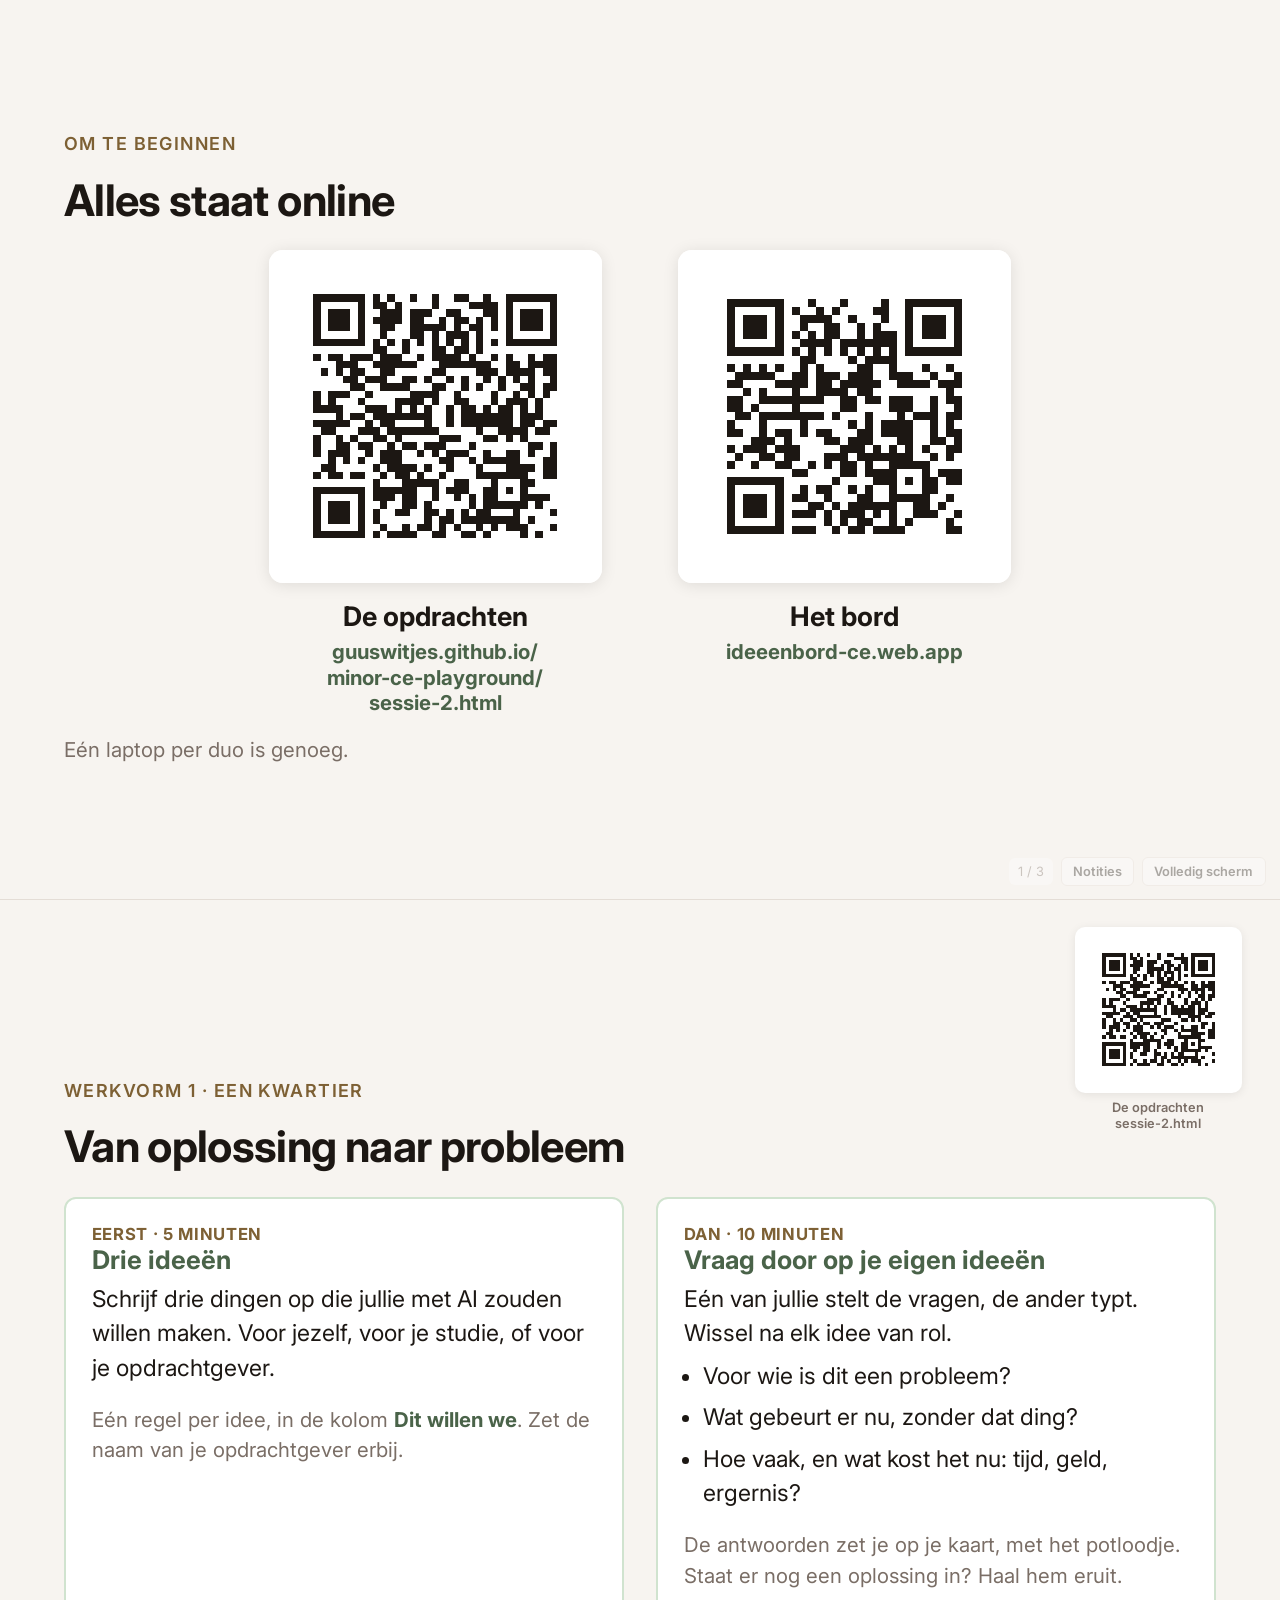
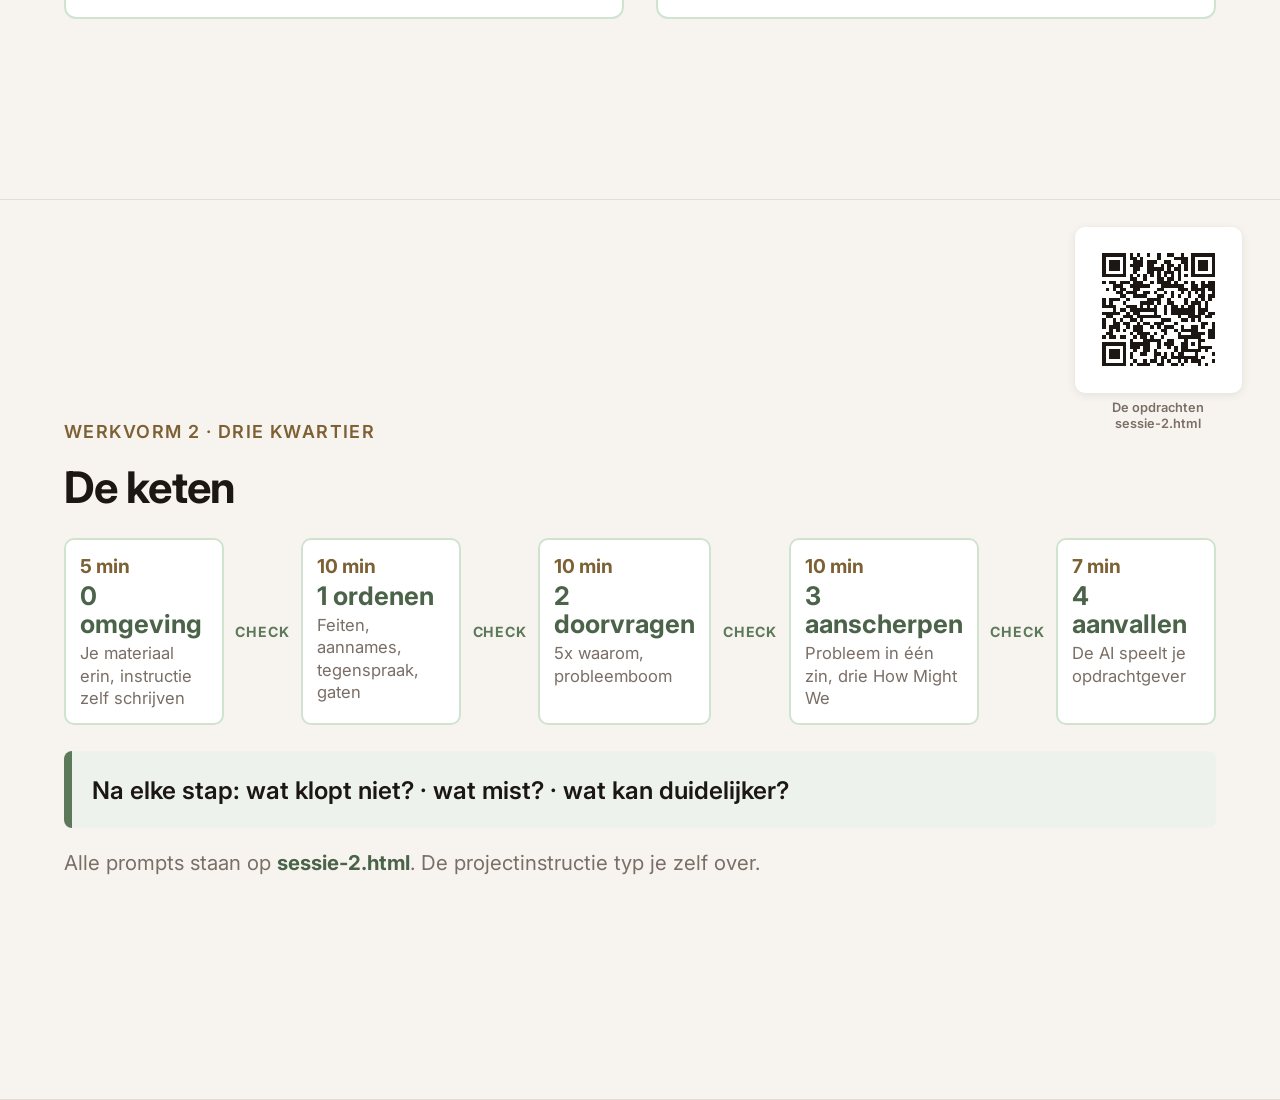
==== commit cfd7ded1: "Haal de kloktijden van de schermen af Op de beamer staat nu alleen hoeveel tijd een stap kost, niet " ====
--- a/beamer-2.html
+++ b/beamer-2.html
@@ -211,7 +211,7 @@
 </head>
 <body>
 
-  <section data-notes="DIT SCHERM BLIJFT STAAN TOT 14:42.&#10;&#10;14:30. Geen introductie van jezelf. Zeg alleen: open de site en het bord, een laptop per duo. Drie minuten. Het bord vullen ze pas bij werkvorm 1.&#10;&#10;14:33. Twee vragen aan de groep. Een: wat kun je nu maken dat je eind augustus nog niet kon? Twee: wie heeft op 14 september in een keer om een complete site gevraagd, wat kwam eruit? Dan de draai in je eigen woorden: het bouwen lukt dus, wat nog niet vanzelf gaat is weten wat je bouwt en voor wie. Citeer hulpmiddel 11: een goed antwoord op de verkeerde vraag is nog steeds fout. LET OP: gebruik Fabians zin over een tool zonder scherp probleem NIET, die is van zijn training op 12 oktober.&#10;&#10;DE BELOFTE, drie dingen, zeg ze hardop. Een: een probleemdefinitie in een zin met een How Might We, voor je paper van 1 oktober. Twee: een omgeving die je opdrachtgever kent, en die bouw je vanmiddag. Drie: een idee op de lijst van de groep. Zeg erbij dat punt twee het ding is dat ze maken, anders voelt dit als een middag praten. En de keuze: waar stop je de 45 minuten in, je opdracht scherp krijgen of een tool briefen?&#10;&#10;14:40. Twee minuten je eigen verhaal: eerst welk probleem je had, pas daarna wat je maakte. Loop met een lege of demo-wereld, of deze site. Geen echte gegevens op de beamer.">
+  <section data-notes="DIT SCHERM BLIJFT STAAN TOT 14:47.&#10;&#10;14:30. Geen introductie van jezelf. Zeg alleen: open de site, en zet op het bord wat jullie in drie weken met AI hebben gemaakt. Een regel per ding, in de kolom Gemaakt, met de naam van je opdrachtgever erbij. Vier minuten. Lees er daarna vier of vijf hardop voor, van verschillende duo&#x27;s.&#10;&#10;14:38. Twee vragen aan de groep. Een: wat kun je nu maken dat je eind augustus nog niet kon? Twee: wie heeft op 14 september in een keer om een complete site gevraagd, wat kwam eruit? Dan de draai in je eigen woorden: het bouwen lukt dus, wat nog niet vanzelf gaat is weten wat je bouwt en voor wie. Citeer hulpmiddel 11: een goed antwoord op de verkeerde vraag is nog steeds fout. LET OP: gebruik Fabians zin over een tool zonder scherp probleem NIET, die is van zijn training op 12 oktober.&#10;&#10;DE BELOFTE, drie dingen, zeg ze hardop. Een: een probleemdefinitie in een zin met een How Might We, voor je paper van 1 oktober. Twee: een omgeving die je opdrachtgever kent, en die bouw je vanmiddag. Drie: een idee op de lijst van de groep. Zeg erbij dat punt twee het ding is dat ze maken, anders voelt dit als een middag praten. En de keuze: waar stop je de 45 minuten in, je opdracht scherp krijgen of een tool briefen?&#10;&#10;14:45. Twee minuten je eigen verhaal: eerst welk probleem je had, pas daarna wat je maakte. Loop met een lege of demo-wereld, of deze site. Geen echte gegevens op de beamer.">
     <div class="tijd">Om te beginnen</div>
     <h2>Alles staat online</h2>
     <div class="openrij">
@@ -229,20 +229,13 @@
     <p class="sub">E&eacute;n laptop per duo is genoeg.</p>
   </section>
 
-  <section data-notes="DIT SCHERM BLIJFT STAAN VAN 14:42 TOT 15:10.&#10;&#10;14:42, EERST SAMEN. Vraag klassikaal: wat hebben jullie de afgelopen drie weken met AI gebouwd? Elk duo zet het op het bord in de linkerkolom, Gemaakt, een regel per ding. Vijf minuten. Lees er vier of vijf hardop voor, van verschillende duo&#x27;s. Dat laat zien hoeveel ze al kunnen, en om 15:55 kom je op deze kolom terug.&#10;&#10;14:47, DRIE IDEE&Euml;N. Laat ze bij dit blok vrij. Wat er komt zijn bijna allemaal oplossingen: een app die, een chatbot voor, een dashboard met. Dat is precies de bedoeling, dat is het materiaal voor het derde blok. Duo&#x27;s die niets verzinnen stuur je naar de startlijst onderaan sessie-2.html.&#10;&#10;Bij het derde blok: zeg dat de vrager zich strikt aan de drie vragen houdt en niets invult voor de ander, en dat ze per idee wisselen. Het potloodje staat rechtsboven op hun eigen kaart.&#10;&#10;DIT IS ZWAKKER DAN RUILEN MET EEN ANDER DUO, want twee mensen die aan hetzelfde idee hangen zien dezelfde oplossing. Jouw rondlopen is hier dus het belangrijkst. Spiekbriefje. Bij &quot;een app die&quot;: voor wie is dat een probleem en wat doen ze nu? Bij &quot;een chatbot voor de opdrachtgever&quot;: welke vragen blijven daar nu liggen, en hoe vaak? Bij &quot;meer bewustwording van&quot;: bij wie, en wat doen ze daarna anders? Een idee met &quot;en&quot; erin: dat zijn er twee, laat ze kiezen. Te groot: wat kun je in twee weken laten zien?&#10;&#10;15:02. Ronde met drie duo&#x27;s, twee vragen: welk idee sneuvelde toen het een probleem moest worden, en welk werd scherper? Het eerste is het interessantst. Daarna de brug: dit deden jullie met de hand op een regel, nu doen we het met AI op alles wat je verzameld hebt.">
+  <section data-notes="DIT SCHERM BLIJFT STAAN VAN 14:47 TOT 15:10.&#10;&#10;Laat ze bij het eerste blok vrij. Wat er komt zijn bijna allemaal oplossingen: een app die, een chatbot voor, een dashboard met. Dat is precies de bedoeling, dat is het materiaal voor het tweede blok. Duo&#x27;s die niets verzinnen stuur je naar de startlijst onderaan sessie-2.html.&#10;&#10;Bij het tweede blok: zeg dat de vrager zich strikt aan de drie vragen houdt en niets invult voor de ander, en dat ze per idee wisselen. Het potloodje staat rechtsboven op hun eigen kaart.&#10;&#10;DIT IS ZWAKKER DAN RUILEN MET EEN ANDER DUO, want twee mensen die aan hetzelfde idee hangen zien dezelfde oplossing. Jouw rondlopen is hier dus het belangrijkst. Spiekbriefje. Bij &quot;een app die&quot;: voor wie is dat een probleem en wat doen ze nu? Bij &quot;een chatbot voor de opdrachtgever&quot;: welke vragen blijven daar nu liggen, en hoe vaak? Bij &quot;meer bewustwording van&quot;: bij wie, en wat doen ze daarna anders? Een idee met &quot;en&quot; erin: dat zijn er twee, laat ze kiezen. Te groot: wat kun je in twee weken laten zien?&#10;&#10;15:02. Ronde met drie duo&#x27;s, twee vragen: welk idee sneuvelde toen het een probleem moest worden, en welk werd scherper? Het eerste is het interessantst. Daarna de brug: dit deden jullie met de hand op een regel, nu doen we het met AI op alles wat je verzameld hebt.">
     <div class="qr-hoek"><div class="kader"><svg viewBox="0 0 45 45" xmlns="http://www.w3.org/2000/svg" shape-rendering="crispEdges" role="img" aria-label="QR-code naar guuswitjes.github.io/minor-ce-playground/sessie-2.html"><rect width="45" height="45" fill="#ffffff"/><path d="M6 6h1v1h-1zM7 6h1v1h-1zM8 6h1v1h-1zM9 6h1v1h-1zM10 6h1v1h-1zM11 6h1v1h-1zM12 6h1v1h-1zM14 6h1v1h-1zM16 6h1v1h-1zM19 6h1v1h-1zM22 6h1v1h-1zM25 6h1v1h-1zM26 6h1v1h-1zM29 6h1v1h-1zM32 6h1v1h-1zM33 6h1v1h-1zM34 6h1v1h-1zM35 6h1v1h-1zM36 6h1v1h-1zM37 6h1v1h-1zM38 6h1v1h-1zM6 7h1v1h-1zM12 7h1v1h-1zM14 7h1v1h-1zM15 7h1v1h-1zM17 7h1v1h-1zM22 7h1v1h-1zM27 7h1v1h-1zM28 7h1v1h-1zM29 7h1v1h-1zM30 7h1v1h-1zM32 7h1v1h-1zM38 7h1v1h-1zM6 8h1v1h-1zM8 8h1v1h-1zM9 8h1v1h-1zM10 8h1v1h-1zM12 8h1v1h-1zM15 8h1v1h-1zM16 8h1v1h-1zM17 8h1v1h-1zM19 8h1v1h-1zM20 8h1v1h-1zM21 8h1v1h-1zM24 8h1v1h-1zM25 8h1v1h-1zM29 8h1v1h-1zM30 8h1v1h-1zM32 8h1v1h-1zM34 8h1v1h-1zM35 8h1v1h-1zM36 8h1v1h-1zM38 8h1v1h-1zM6 9h1v1h-1zM8 9h1v1h-1zM9 9h1v1h-1zM10 9h1v1h-1zM12 9h1v1h-1zM14 9h1v1h-1zM15 9h1v1h-1zM16 9h1v1h-1zM17 9h1v1h-1zM19 9h1v1h-1zM20 9h1v1h-1zM23 9h1v1h-1zM25 9h1v1h-1zM26 9h1v1h-1zM28 9h1v1h-1zM30 9h1v1h-1zM32 9h1v1h-1zM34 9h1v1h-1zM35 9h1v1h-1zM36 9h1v1h-1zM38 9h1v1h-1zM6 10h1v1h-1zM8 10h1v1h-1zM9 10h1v1h-1zM10 10h1v1h-1zM12 10h1v1h-1zM15 10h1v1h-1zM16 10h1v1h-1zM19 10h1v1h-1zM20 10h1v1h-1zM21 10h1v1h-1zM22 10h1v1h-1zM23 10h1v1h-1zM25 10h1v1h-1zM27 10h1v1h-1zM28 10h1v1h-1zM30 10h1v1h-1zM32 10h1v1h-1zM34 10h1v1h-1zM35 10h1v1h-1zM36 10h1v1h-1zM38 10h1v1h-1zM6 11h1v1h-1zM12 11h1v1h-1zM15 11h1v1h-1zM19 11h1v1h-1zM20 11h1v1h-1zM22 11h1v1h-1zM24 11h1v1h-1zM25 11h1v1h-1zM26 11h1v1h-1zM28 11h1v1h-1zM32 11h1v1h-1zM38 11h1v1h-1zM6 12h1v1h-1zM7 12h1v1h-1zM8 12h1v1h-1zM9 12h1v1h-1zM10 12h1v1h-1zM11 12h1v1h-1zM12 12h1v1h-1zM14 12h1v1h-1zM16 12h1v1h-1zM18 12h1v1h-1zM20 12h1v1h-1zM22 12h1v1h-1zM24 12h1v1h-1zM26 12h1v1h-1zM28 12h1v1h-1zM30 12h1v1h-1zM32 12h1v1h-1zM33 12h1v1h-1zM34 12h1v1h-1zM35 12h1v1h-1zM36 12h1v1h-1zM37 12h1v1h-1zM38 12h1v1h-1zM14 13h1v1h-1zM15 13h1v1h-1zM18 13h1v1h-1zM22 13h1v1h-1zM23 13h1v1h-1zM25 13h1v1h-1zM26 13h1v1h-1zM28 13h1v1h-1zM6 14h1v1h-1zM8 14h1v1h-1zM9 14h1v1h-1zM11 14h1v1h-1zM12 14h1v1h-1zM13 14h1v1h-1zM15 14h1v1h-1zM16 14h1v1h-1zM17 14h1v1h-1zM20 14h1v1h-1zM22 14h1v1h-1zM23 14h1v1h-1zM24 14h1v1h-1zM25 14h1v1h-1zM27 14h1v1h-1zM30 14h1v1h-1zM32 14h1v1h-1zM35 14h1v1h-1zM37 14h1v1h-1zM38 14h1v1h-1zM9 15h1v1h-1zM10 15h1v1h-1zM11 15h1v1h-1zM14 15h1v1h-1zM15 15h1v1h-1zM16 15h1v1h-1zM17 15h1v1h-1zM18 15h1v1h-1zM19 15h1v1h-1zM23 15h1v1h-1zM24 15h1v1h-1zM25 15h1v1h-1zM26 15h1v1h-1zM27 15h1v1h-1zM28 15h1v1h-1zM29 15h1v1h-1zM32 15h1v1h-1zM33 15h1v1h-1zM35 15h1v1h-1zM36 15h1v1h-1zM37 15h1v1h-1zM38 15h1v1h-1zM7 16h1v1h-1zM9 16h1v1h-1zM11 16h1v1h-1zM12 16h1v1h-1zM15 16h1v1h-1zM16 16h1v1h-1zM22 16h1v1h-1zM23 16h1v1h-1zM28 16h1v1h-1zM29 16h1v1h-1zM30 16h1v1h-1zM32 16h1v1h-1zM33 16h1v1h-1zM34 16h1v1h-1zM35 16h1v1h-1zM37 16h1v1h-1zM38 16h1v1h-1zM10 17h1v1h-1zM11 17h1v1h-1zM13 17h1v1h-1zM14 17h1v1h-1zM15 17h1v1h-1zM18 17h1v1h-1zM19 17h1v1h-1zM21 17h1v1h-1zM24 17h1v1h-1zM26 17h1v1h-1zM29 17h1v1h-1zM31 17h1v1h-1zM33 17h1v1h-1zM35 17h1v1h-1zM38 17h1v1h-1zM11 18h1v1h-1zM12 18h1v1h-1zM15 18h1v1h-1zM16 18h1v1h-1zM17 18h1v1h-1zM18 18h1v1h-1zM22 18h1v1h-1zM23 18h1v1h-1zM26 18h1v1h-1zM28 18h1v1h-1zM31 18h1v1h-1zM34 18h1v1h-1zM35 18h1v1h-1zM37 18h1v1h-1zM38 18h1v1h-1zM6 19h1v1h-1zM8 19h1v1h-1zM9 19h1v1h-1zM10 19h1v1h-1zM13 19h1v1h-1zM19 19h1v1h-1zM20 19h1v1h-1zM21 19h1v1h-1zM22 19h1v1h-1zM25 19h1v1h-1zM30 19h1v1h-1zM33 19h1v1h-1zM35 19h1v1h-1zM37 19h1v1h-1zM6 20h1v1h-1zM8 20h1v1h-1zM12 20h1v1h-1zM17 20h1v1h-1zM18 20h1v1h-1zM19 20h1v1h-1zM20 20h1v1h-1zM22 20h1v1h-1zM25 20h1v1h-1zM26 20h1v1h-1zM30 20h1v1h-1zM32 20h1v1h-1zM33 20h1v1h-1zM34 20h1v1h-1zM36 20h1v1h-1zM6 21h1v1h-1zM7 21h1v1h-1zM8 21h1v1h-1zM9 21h1v1h-1zM13 21h1v1h-1zM14 21h1v1h-1zM15 21h1v1h-1zM17 21h1v1h-1zM19 21h1v1h-1zM21 21h1v1h-1zM24 21h1v1h-1zM26 21h1v1h-1zM27 21h1v1h-1zM29 21h1v1h-1zM31 21h1v1h-1zM32 21h1v1h-1zM34 21h1v1h-1zM36 21h1v1h-1zM9 22h1v1h-1zM11 22h1v1h-1zM12 22h1v1h-1zM14 22h1v1h-1zM15 22h1v1h-1zM16 22h1v1h-1zM17 22h1v1h-1zM18 22h1v1h-1zM19 22h1v1h-1zM20 22h1v1h-1zM21 22h1v1h-1zM24 22h1v1h-1zM26 22h1v1h-1zM27 22h1v1h-1zM28 22h1v1h-1zM29 22h1v1h-1zM30 22h1v1h-1zM31 22h1v1h-1zM32 22h1v1h-1zM34 22h1v1h-1zM35 22h1v1h-1zM36 22h1v1h-1zM6 23h1v1h-1zM7 23h1v1h-1zM8 23h1v1h-1zM9 23h1v1h-1zM10 23h1v1h-1zM13 23h1v1h-1zM15 23h1v1h-1zM16 23h1v1h-1zM21 23h1v1h-1zM24 23h1v1h-1zM26 23h1v1h-1zM27 23h1v1h-1zM28 23h1v1h-1zM29 23h1v1h-1zM30 23h1v1h-1zM31 23h1v1h-1zM32 23h1v1h-1zM34 23h1v1h-1zM35 23h1v1h-1zM37 23h1v1h-1zM38 23h1v1h-1zM7 24h1v1h-1zM8 24h1v1h-1zM12 24h1v1h-1zM13 24h1v1h-1zM14 24h1v1h-1zM16 24h1v1h-1zM17 24h1v1h-1zM18 24h1v1h-1zM19 24h1v1h-1zM20 24h1v1h-1zM21 24h1v1h-1zM22 24h1v1h-1zM28 24h1v1h-1zM31 24h1v1h-1zM32 24h1v1h-1zM33 24h1v1h-1zM34 24h1v1h-1zM36 24h1v1h-1zM37 24h1v1h-1zM6 25h1v1h-1zM9 25h1v1h-1zM11 25h1v1h-1zM14 25h1v1h-1zM15 25h1v1h-1zM17 25h1v1h-1zM23 25h1v1h-1zM24 25h1v1h-1zM25 25h1v1h-1zM29 25h1v1h-1zM30 25h1v1h-1zM32 25h1v1h-1zM34 25h1v1h-1zM6 26h1v1h-1zM9 26h1v1h-1zM10 26h1v1h-1zM12 26h1v1h-1zM13 26h1v1h-1zM16 26h1v1h-1zM18 26h1v1h-1zM19 26h1v1h-1zM21 26h1v1h-1zM22 26h1v1h-1zM23 26h1v1h-1zM27 26h1v1h-1zM35 26h1v1h-1zM36 26h1v1h-1zM38 26h1v1h-1zM6 27h1v1h-1zM8 27h1v1h-1zM9 27h1v1h-1zM10 27h1v1h-1zM13 27h1v1h-1zM15 27h1v1h-1zM16 27h1v1h-1zM17 27h1v1h-1zM20 27h1v1h-1zM22 27h1v1h-1zM24 27h1v1h-1zM25 27h1v1h-1zM26 27h1v1h-1zM29 27h1v1h-1zM32 27h1v1h-1zM33 27h1v1h-1zM35 27h1v1h-1zM38 27h1v1h-1zM8 28h1v1h-1zM10 28h1v1h-1zM12 28h1v1h-1zM15 28h1v1h-1zM16 28h1v1h-1zM17 28h1v1h-1zM23 28h1v1h-1zM24 28h1v1h-1zM27 28h1v1h-1zM29 28h1v1h-1zM30 28h1v1h-1zM31 28h1v1h-1zM32 28h1v1h-1zM33 28h1v1h-1zM37 28h1v1h-1zM38 28h1v1h-1zM7 29h1v1h-1zM8 29h1v1h-1zM14 29h1v1h-1zM16 29h1v1h-1zM17 29h1v1h-1zM18 29h1v1h-1zM19 29h1v1h-1zM21 29h1v1h-1zM24 29h1v1h-1zM28 29h1v1h-1zM32 29h1v1h-1zM33 29h1v1h-1zM34 29h1v1h-1zM35 29h1v1h-1zM37 29h1v1h-1zM38 29h1v1h-1zM6 30h1v1h-1zM8 30h1v1h-1zM9 30h1v1h-1zM11 30h1v1h-1zM12 30h1v1h-1zM15 30h1v1h-1zM17 30h1v1h-1zM18 30h1v1h-1zM20 30h1v1h-1zM23 30h1v1h-1zM28 30h1v1h-1zM29 30h1v1h-1zM30 30h1v1h-1zM31 30h1v1h-1zM32 30h1v1h-1zM33 30h1v1h-1zM34 30h1v1h-1zM37 30h1v1h-1zM38 30h1v1h-1zM14 31h1v1h-1zM18 31h1v1h-1zM19 31h1v1h-1zM20 31h1v1h-1zM21 31h1v1h-1zM22 31h1v1h-1zM25 31h1v1h-1zM26 31h1v1h-1zM30 31h1v1h-1zM34 31h1v1h-1zM35 31h1v1h-1zM6 32h1v1h-1zM7 32h1v1h-1zM8 32h1v1h-1zM9 32h1v1h-1zM10 32h1v1h-1zM11 32h1v1h-1zM12 32h1v1h-1zM14 32h1v1h-1zM15 32h1v1h-1zM16 32h1v1h-1zM17 32h1v1h-1zM18 32h1v1h-1zM19 32h1v1h-1zM22 32h1v1h-1zM24 32h1v1h-1zM25 32h1v1h-1zM26 32h1v1h-1zM29 32h1v1h-1zM30 32h1v1h-1zM32 32h1v1h-1zM34 32h1v1h-1zM6 33h1v1h-1zM12 33h1v1h-1zM14 33h1v1h-1zM15 33h1v1h-1zM16 33h1v1h-1zM18 33h1v1h-1zM19 33h1v1h-1zM22 33h1v1h-1zM25 33h1v1h-1zM27 33h1v1h-1zM29 33h1v1h-1zM30 33h1v1h-1zM34 33h1v1h-1zM35 33h1v1h-1zM36 33h1v1h-1zM37 33h1v1h-1zM6 34h1v1h-1zM8 34h1v1h-1zM9 34h1v1h-1zM10 34h1v1h-1zM12 34h1v1h-1zM15 34h1v1h-1zM18 34h1v1h-1zM19 34h1v1h-1zM21 34h1v1h-1zM27 34h1v1h-1zM29 34h1v1h-1zM30 34h1v1h-1zM31 34h1v1h-1zM32 34h1v1h-1zM33 34h1v1h-1zM34 34h1v1h-1zM36 34h1v1h-1zM6 35h1v1h-1zM8 35h1v1h-1zM9 35h1v1h-1zM10 35h1v1h-1zM12 35h1v1h-1zM14 35h1v1h-1zM17 35h1v1h-1zM18 35h1v1h-1zM21 35h1v1h-1zM22 35h1v1h-1zM24 35h1v1h-1zM26 35h1v1h-1zM28 35h1v1h-1zM29 35h1v1h-1zM33 35h1v1h-1zM38 35h1v1h-1zM6 36h1v1h-1zM8 36h1v1h-1zM9 36h1v1h-1zM10 36h1v1h-1zM12 36h1v1h-1zM14 36h1v1h-1zM21 36h1v1h-1zM23 36h1v1h-1zM24 36h1v1h-1zM26 36h1v1h-1zM27 36h1v1h-1zM28 36h1v1h-1zM29 36h1v1h-1zM30 36h1v1h-1zM31 36h1v1h-1zM32 36h1v1h-1zM33 36h1v1h-1zM35 36h1v1h-1zM6 37h1v1h-1zM12 37h1v1h-1zM15 37h1v1h-1zM18 37h1v1h-1zM20 37h1v1h-1zM21 37h1v1h-1zM23 37h1v1h-1zM25 37h1v1h-1zM28 37h1v1h-1zM30 37h1v1h-1zM32 37h1v1h-1zM33 37h1v1h-1zM34 37h1v1h-1zM38 37h1v1h-1zM6 38h1v1h-1zM7 38h1v1h-1zM8 38h1v1h-1zM9 38h1v1h-1zM10 38h1v1h-1zM11 38h1v1h-1zM12 38h1v1h-1zM14 38h1v1h-1zM16 38h1v1h-1zM17 38h1v1h-1zM18 38h1v1h-1zM19 38h1v1h-1zM22 38h1v1h-1zM23 38h1v1h-1zM26 38h1v1h-1zM27 38h1v1h-1zM29 38h1v1h-1zM34 38h1v1h-1zM36 38h1v1h-1z" fill="#1C1713"/></svg></div><p>De opdrachten<br>sessie-2.html</p></div>
-    <div class="tijd">Werkvorm 1 &middot; twintig minuten</div>
+    <div class="tijd">Werkvorm 1 &middot; een kwartier</div>
     <h2>Van oplossing naar probleem</h2>
     <div class="opdrachten">
       <div class="opdracht">
-        <span class="duur">Eerst, samen &middot; 5 minuten</span>
-        <h3>Wat hebben jullie al gebouwd?</h3>
-        <p>Alles wat jullie de afgelopen drie weken met AI hebben gemaakt.</p>
-        <p class="sub">E&eacute;n regel per ding, in de kolom <strong>Gemaakt</strong>.
-          Zet de naam van je opdrachtgever erbij.</p>
-      </div>
-      <div class="opdracht">
-        <span class="duur">Dan &middot; 5 minuten</span>
+        <span class="duur">Eerst &middot; 5 minuten</span>
         <h3>Drie idee&euml;n</h3>
         <p>Schrijf drie dingen op die jullie met AI zouden willen maken. Voor jezelf,
           voor je studie, of voor je opdrachtgever.</p>
@@ -250,7 +243,7 @@
           Zet de naam van je opdrachtgever erbij.</p>
       </div>
       <div class="opdracht">
-        <span class="duur">Daarna &middot; 10 minuten</span>
+        <span class="duur">Dan &middot; 10 minuten</span>
         <h3>Vraag door op je eigen idee&euml;n</h3>
         <p>E&eacute;n van jullie stelt de vragen, de ander typt. Wissel na elk idee van rol.</p>
         <ul>
